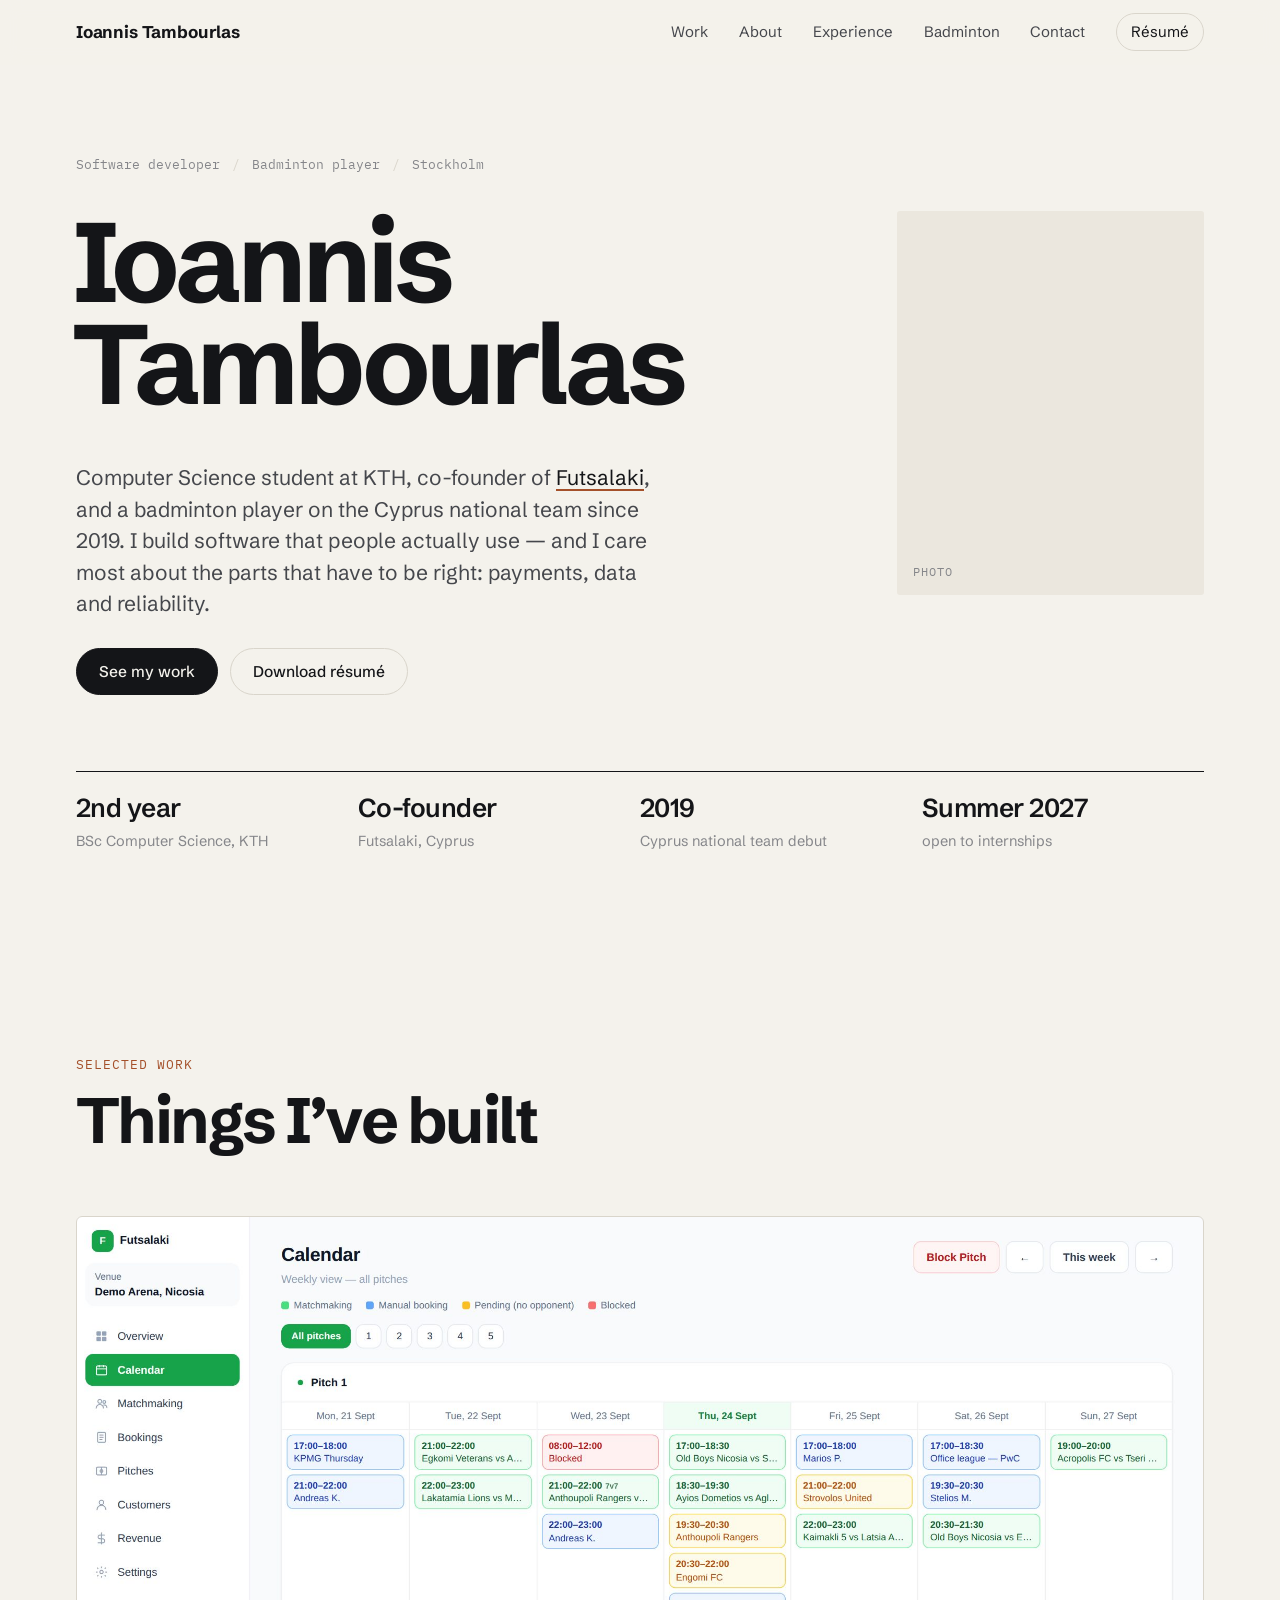
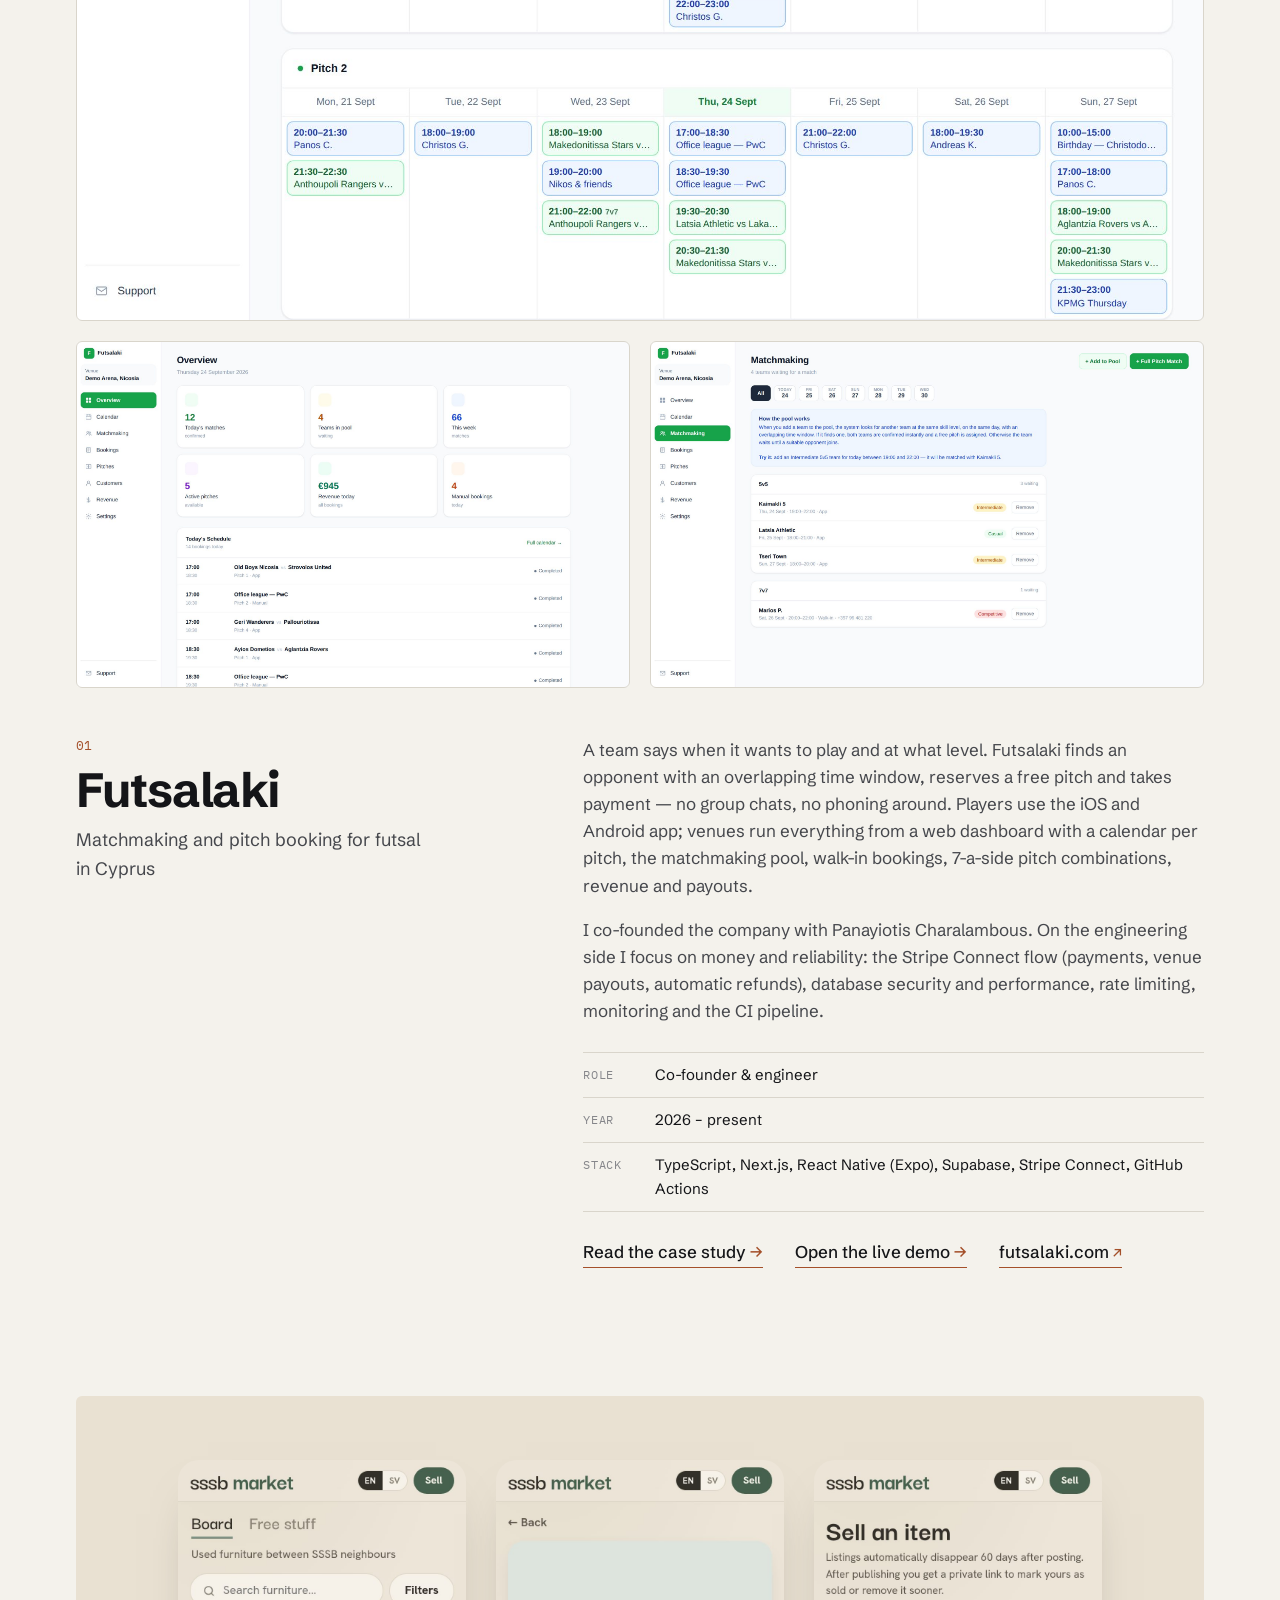
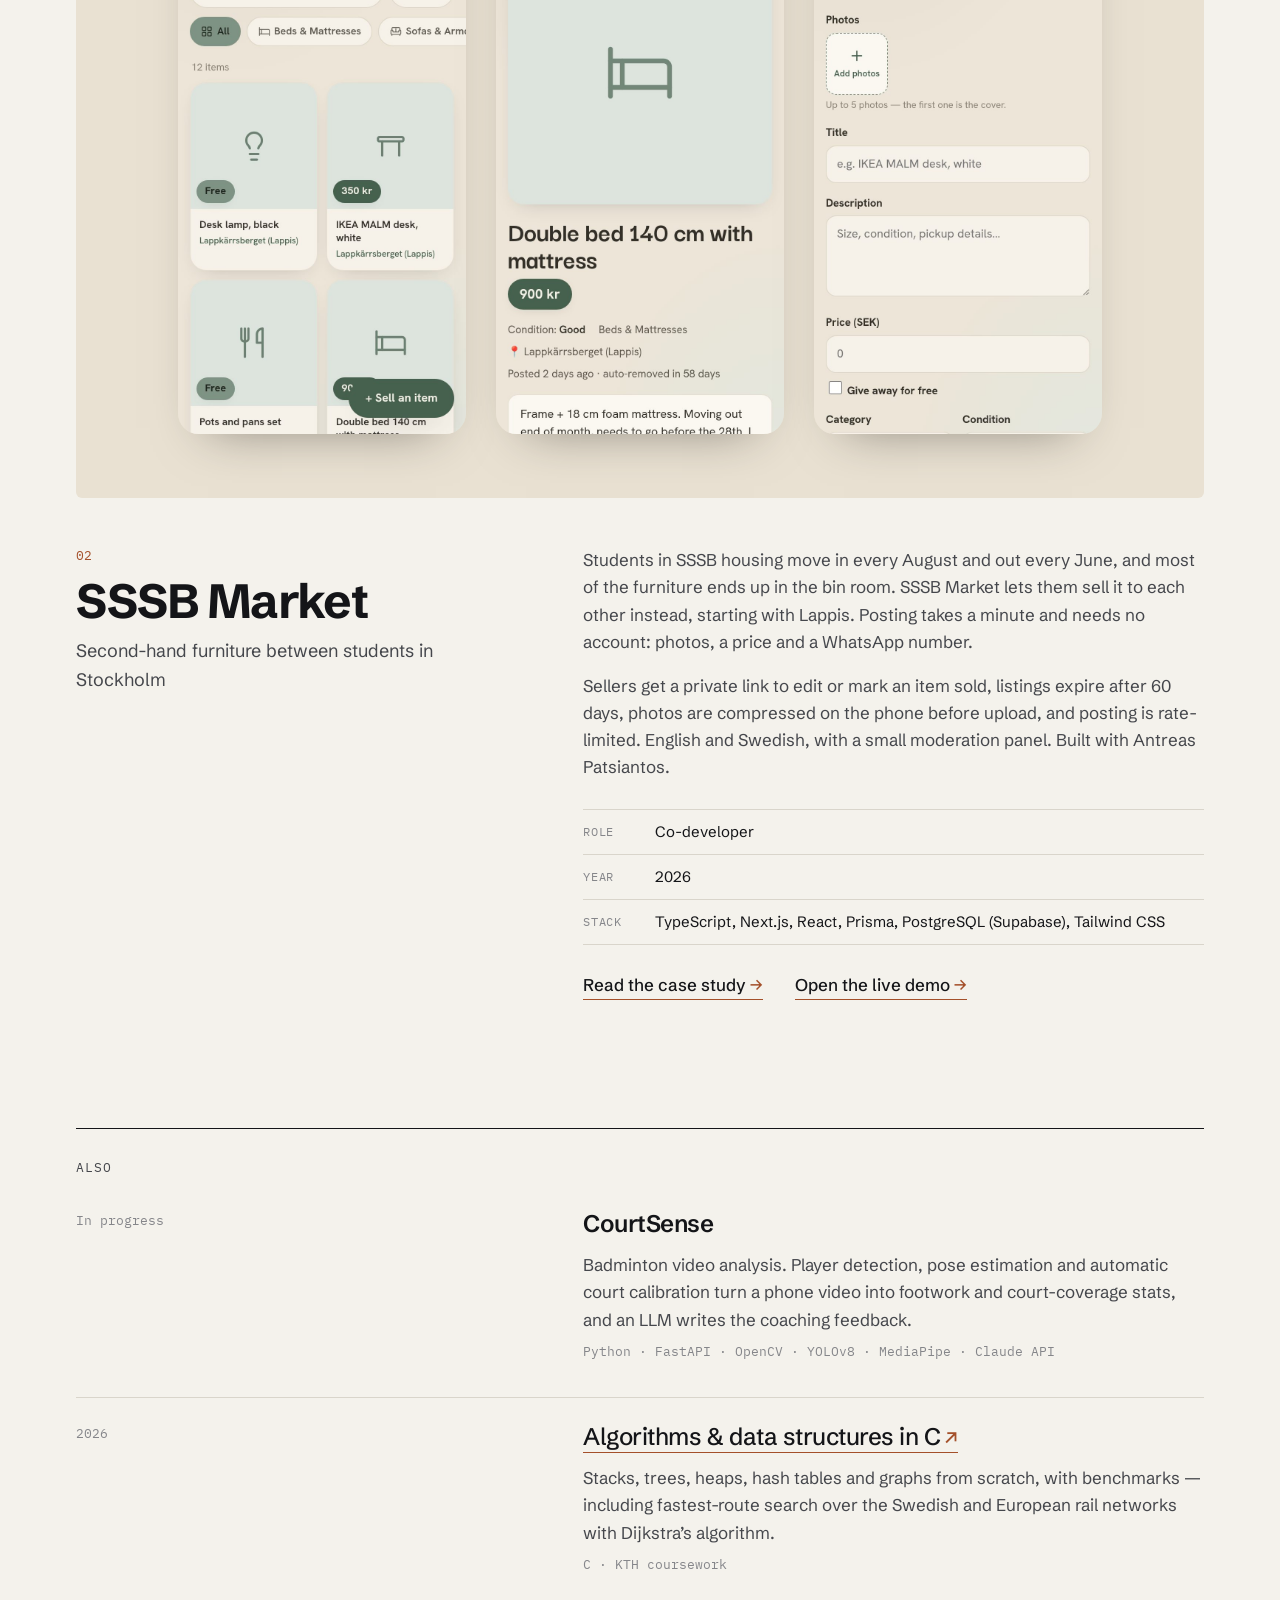
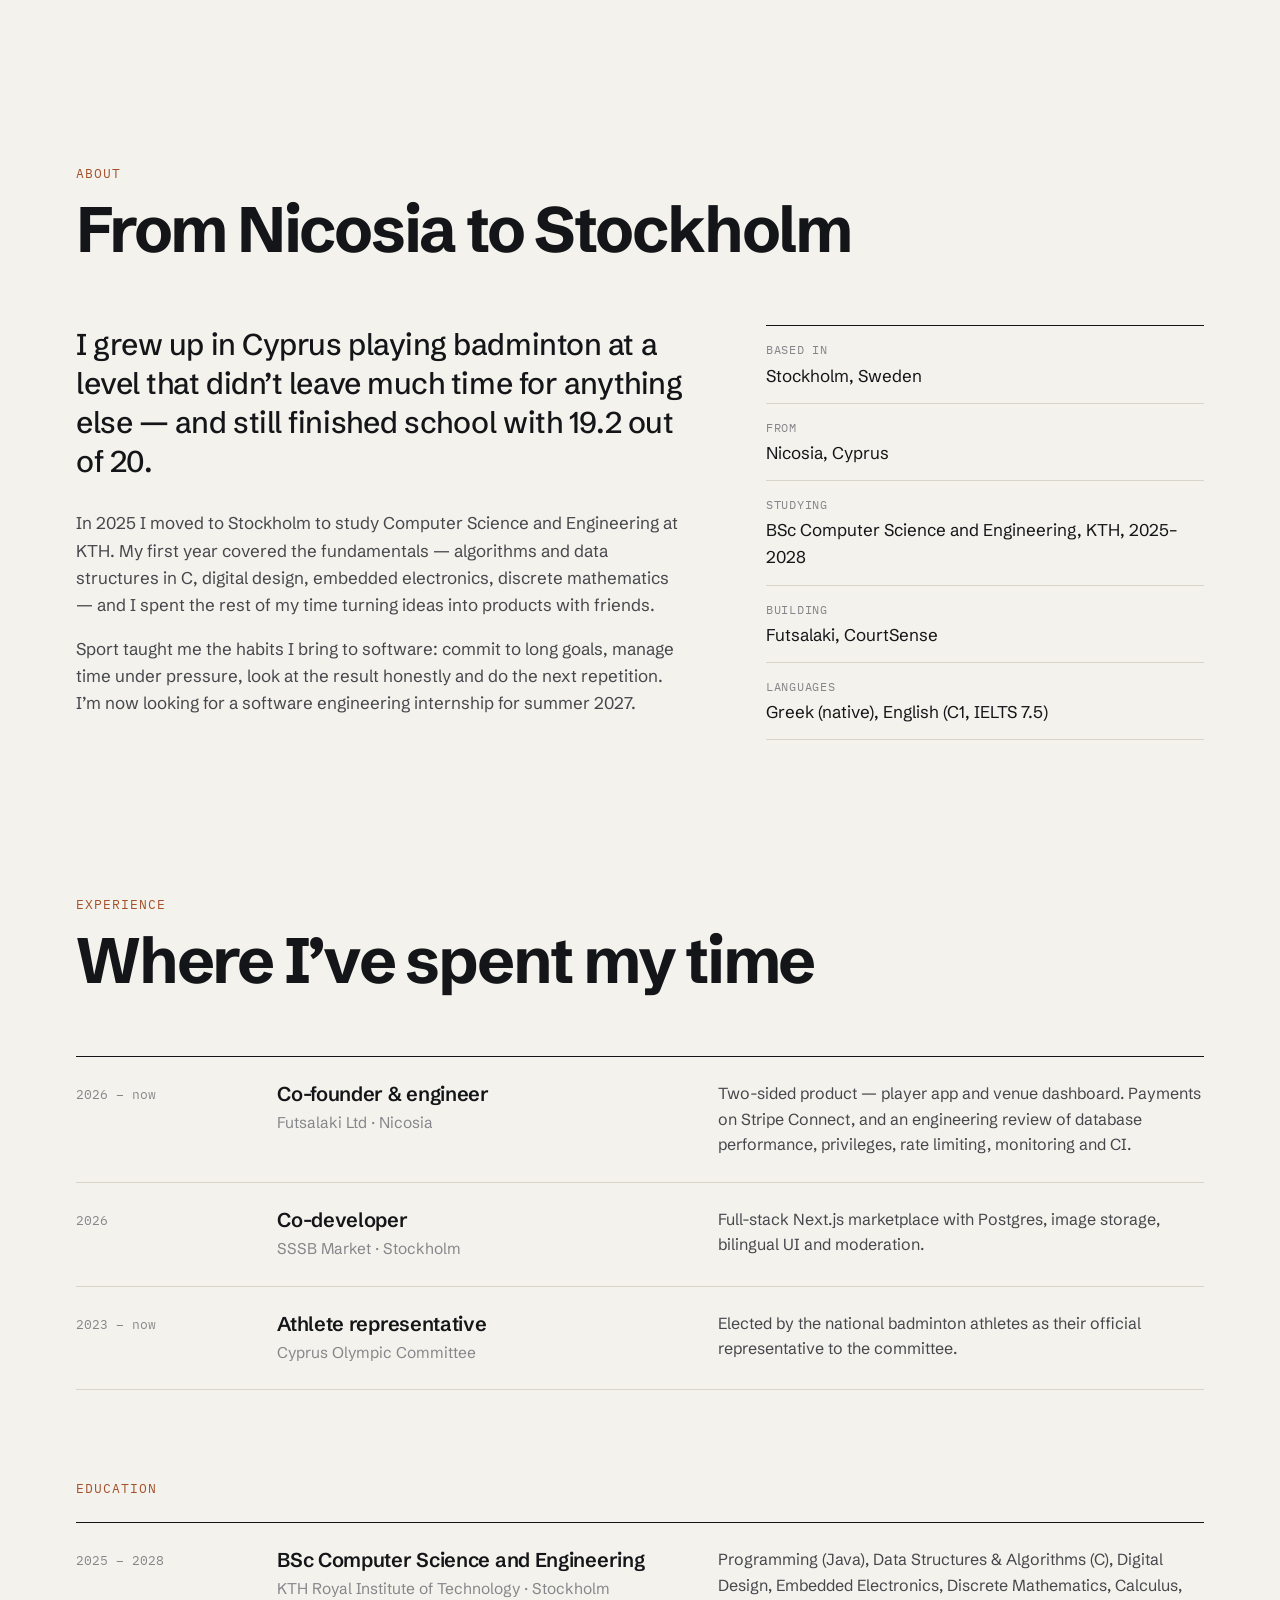
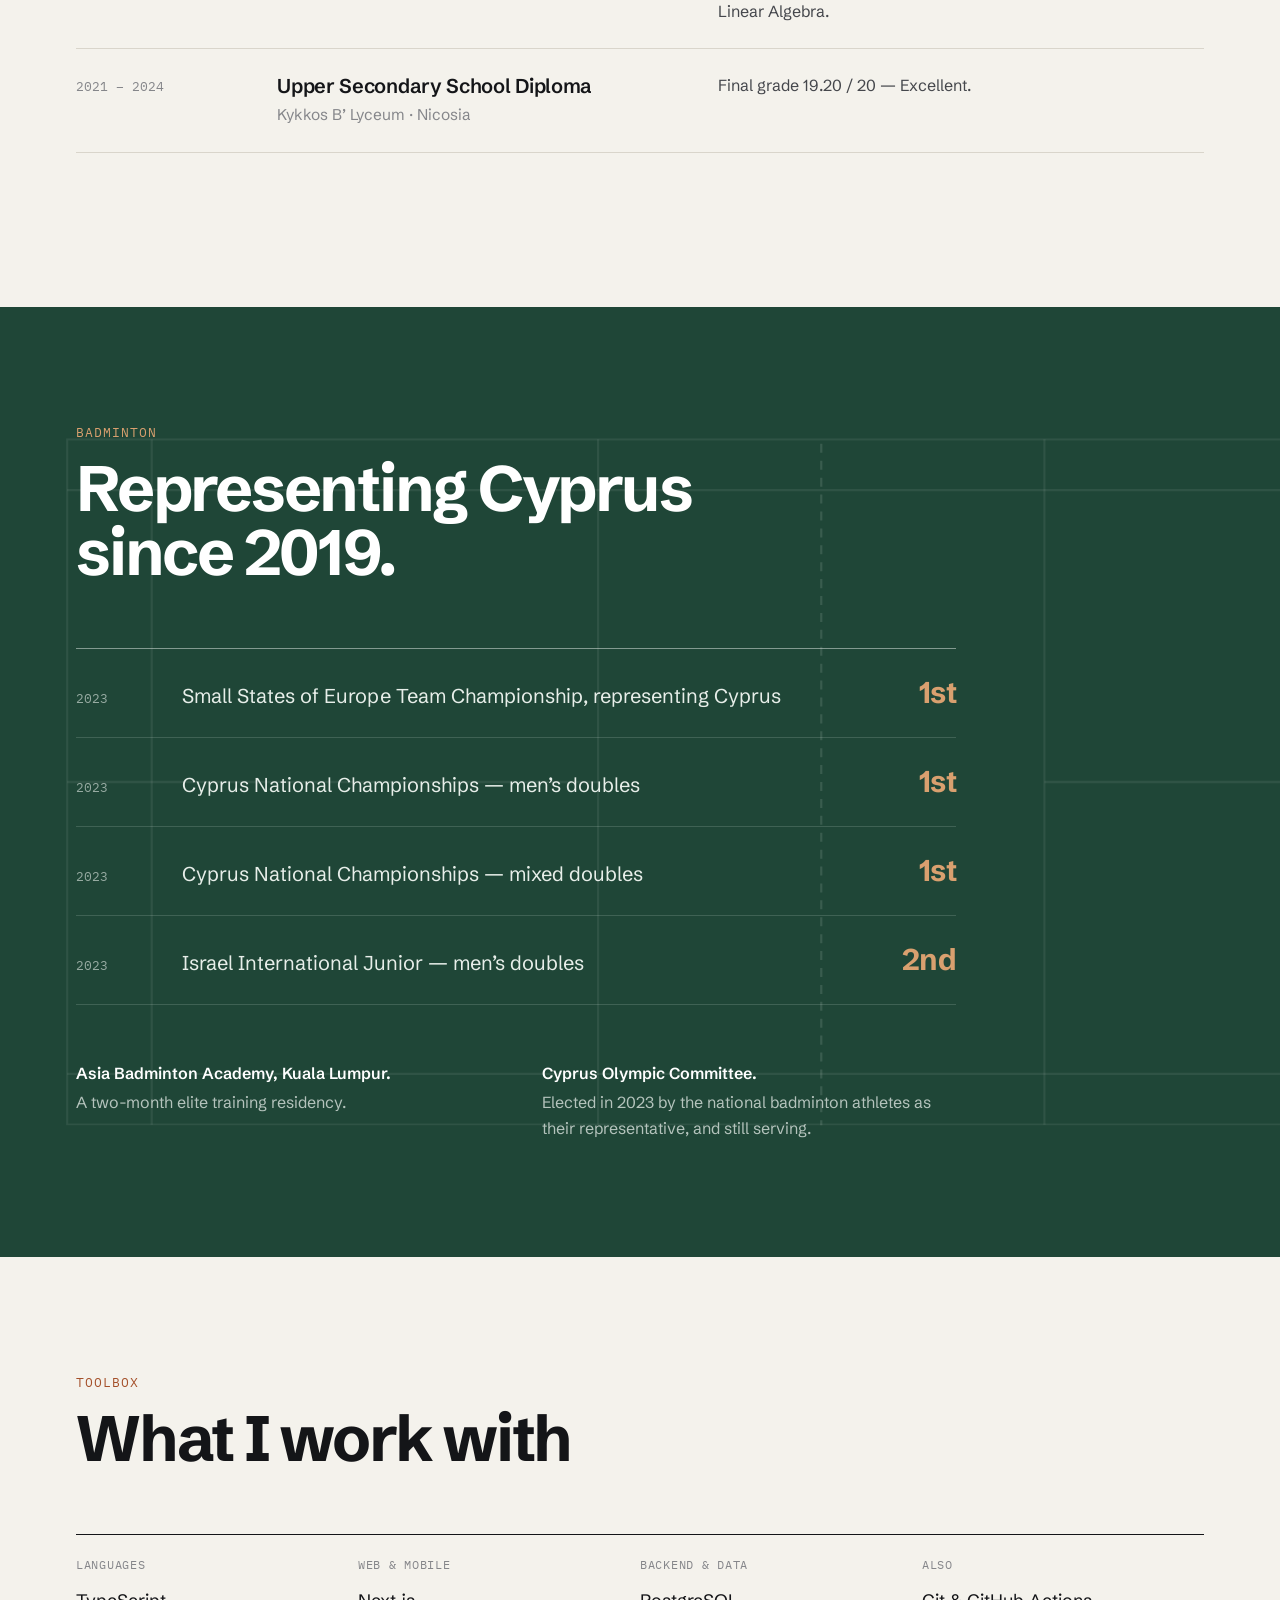
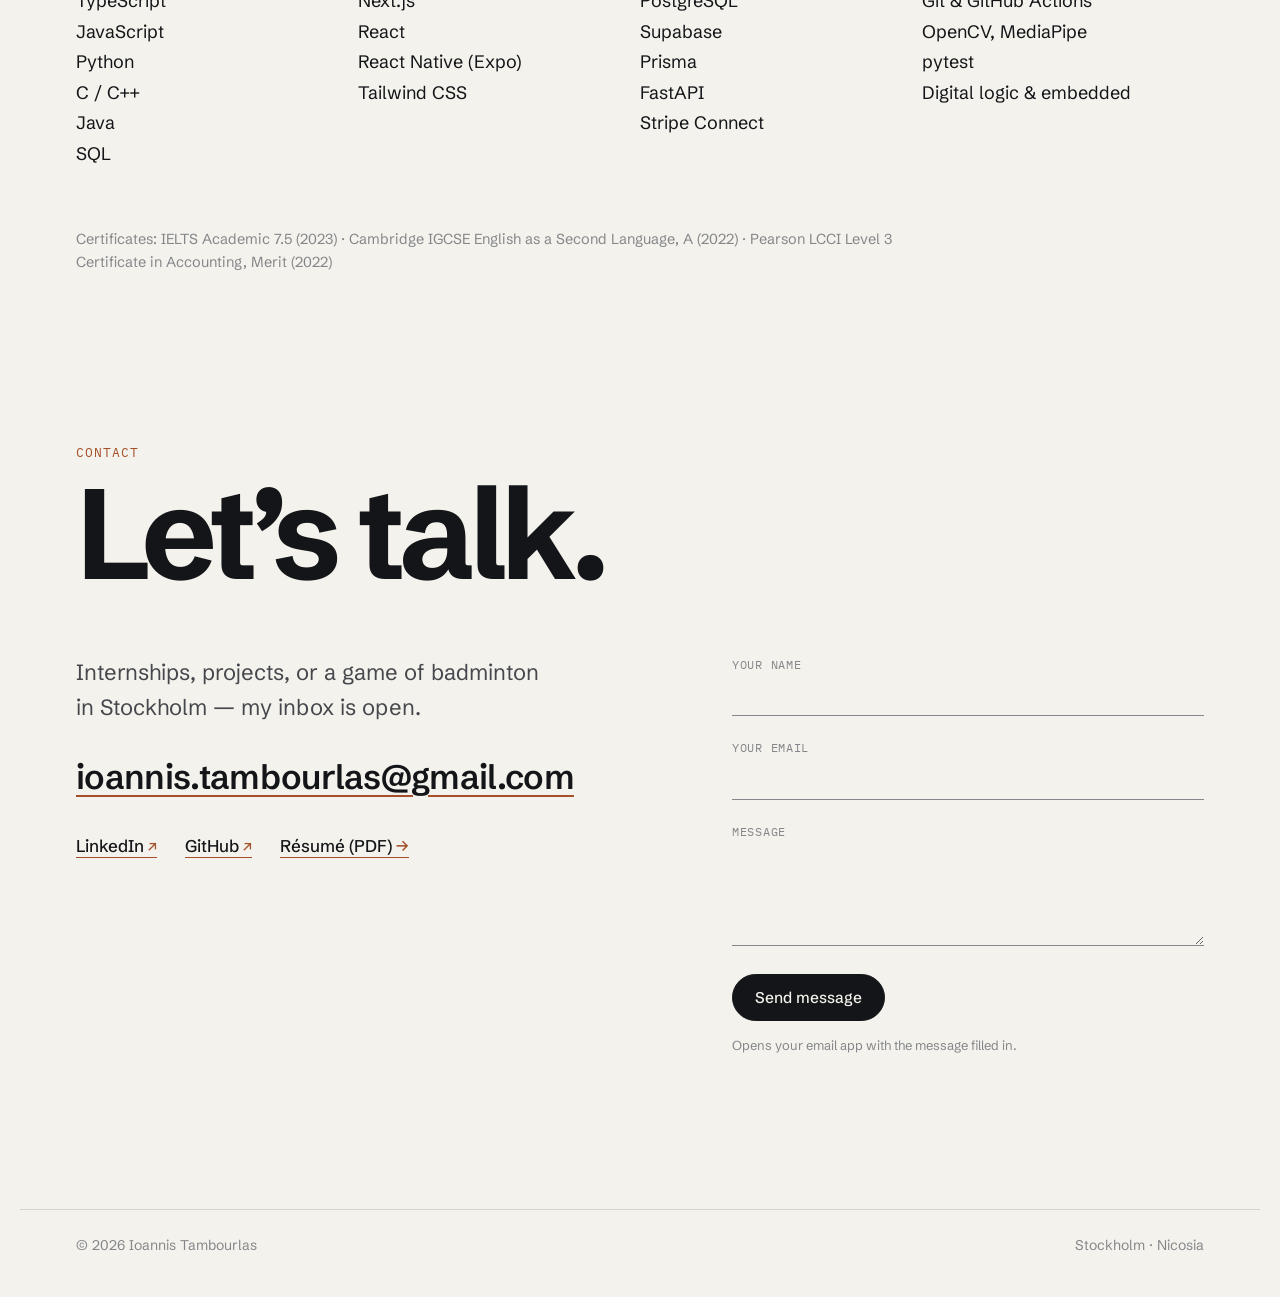
==== docs/index.html @ 412684e0 "Add case study pages for Futsalaki and SSSB Market Each project now has its own page: the problem, t" ====
<!doctype html>
<html lang="en">
<head>
  <meta charset="utf-8">
  <meta name="viewport" content="width=device-width, initial-scale=1">
  <title>Ioannis Tambourlas</title>
  <meta name="description" content="Ioannis Tambourlas — software developer, Computer Science student at KTH, co-founder of Futsalaki and badminton player for Cyprus.">
  <meta property="og:title" content="Ioannis Tambourlas">
  <meta property="og:description" content="Software developer at KTH, co-founder of Futsalaki, badminton player for Cyprus.">
  <meta property="og:type" content="profile">
  <meta property="og:image" content="assets/shots/futsalaki-calendar.jpg">
  <meta name="theme-color" content="#f4f2ec">
  <link rel="icon" href="assets/favicon.svg" type="image/svg+xml">
  <link rel="preconnect" href="https://fonts.googleapis.com">
  <link rel="preconnect" href="https://fonts.gstatic.com" crossorigin>
  <link href="https://fonts.googleapis.com/css2?family=Schibsted+Grotesk:ital,wght@0,400;0,500;0,600;0,700;0,800;1,400&family=IBM+Plex+Mono:wght@400;500&display=swap" rel="stylesheet">
  <link rel="stylesheet" href="styles.css">
</head>
<body>

<header class="nav">
  <div class="wrap nav__inner">
    <a class="nav__name" href="#top">Ioannis Tambourlas</a>
    <button class="nav__toggle" type="button" aria-expanded="false" aria-controls="menu">Menu</button>
    <nav class="nav__links" id="menu" aria-label="Main">
      <a href="#work">Work</a>
      <a href="#about">About</a>
      <a href="#experience">Experience</a>
      <a href="#badminton">Badminton</a>
      <a href="#contact">Contact</a>
      <a class="nav__cv" href="Ioannis-Tambourlas-CV.pdf" download>Résumé</a>
    </nav>
  </div>
</header>

<main id="top">

  <!-- ================= HERO ================= -->
  <section class="hero wrap">
    <p class="hero__kicker"><span>Software developer</span><span>Badminton player</span><span>Stockholm</span></p>

    <div class="hero__grid">
      <h1 class="hero__name">Ioannis<br>Tambourlas</h1>

      <!-- Photo: save your LinkedIn/CV headshot as docs/assets/portrait.jpg (4:5, ~900×1125). -->
      <figure class="portrait">
        <img src="assets/portrait.jpg" alt="Portrait of Ioannis Tambourlas" width="900" height="1125"
             onerror="this.parentNode.classList.add('portrait--empty'); this.remove();">
        <span class="portrait__empty" aria-hidden="true">Photo</span>
      </figure>

      <div class="hero__intro">
        <p>
          Computer Science student at KTH, co-founder of <a href="#futsalaki">Futsalaki</a>,
          and a badminton player on the Cyprus national team since 2019.
          I build software that people actually use &mdash; and I care most about the parts that have to be right:
          payments, data and reliability.
        </p>
        <p class="hero__cta">
          <a class="btn" href="#work">See my work</a>
          <a class="btn btn--ghost" href="Ioannis-Tambourlas-CV.pdf" download>Download résumé</a>
        </p>
      </div>
    </div>

    <ul class="hero__facts">
      <li><b>2nd year</b>BSc Computer Science, KTH</li>
      <li><b>Co-founder</b>Futsalaki, Cyprus</li>
      <li><b>2019</b>Cyprus national team debut</li>
      <li><b>Summer 2027</b>open to internships</li>
    </ul>
  </section>

  <!-- ================= WORK ================= -->
  <section class="section wrap" id="work">
    <div class="section__head">
      <p class="label">Selected work</p>
      <h2>Things I&rsquo;ve built</h2>
    </div>

    <!-- Futsalaki -->
    <article class="work" id="futsalaki">
      <a class="work__media" href="work/futsalaki/" aria-label="Read the Futsalaki case study">
        <img src="assets/shots/futsalaki-calendar.jpg" alt="Futsalaki venue dashboard — weekly calendar per pitch" width="2160" height="1350" loading="lazy">
      </a>
      <div class="work__strip">
        <a href="demos/futsalaki/#overview"><img src="assets/shots/futsalaki-overview.jpg" alt="Dashboard overview with today's schedule" width="2160" height="1350" loading="lazy"></a>
        <a href="demos/futsalaki/#matchmaking"><img src="assets/shots/futsalaki-matchmaking.jpg" alt="Matchmaking pool of teams waiting for an opponent" width="2160" height="1350" loading="lazy"></a>
      </div>

      <div class="work__body">
        <div class="work__title">
          <span class="work__num">01</span>
          <h3><a href="work/futsalaki/">Futsalaki</a></h3>
          <p class="work__sub">Matchmaking and pitch booking for futsal in Cyprus</p>
        </div>
        <div class="work__text">
          <p>
            A team says when it wants to play and at what level. Futsalaki finds an opponent with an overlapping time
            window, reserves a free pitch and takes payment &mdash; no group chats, no phoning around. Players use the
            iOS and Android app; venues run everything from a web dashboard with a calendar per pitch, the matchmaking
            pool, walk-in bookings, 7-a-side pitch combinations, revenue and payouts.
          </p>
          <p>
            I co-founded the company with Panayiotis Charalambous. On the engineering side I focus on money and
            reliability: the Stripe Connect flow (payments, venue payouts, automatic refunds), database security and
            performance, rate limiting, monitoring and the CI pipeline.
          </p>
          <dl class="work__meta">
            <dt>Role</dt><dd>Co-founder &amp; engineer</dd>
            <dt>Year</dt><dd>2026 &ndash; present</dd>
            <dt>Stack</dt><dd>TypeScript, Next.js, React Native (Expo), Supabase, Stripe Connect, GitHub Actions</dd>
          </dl>
          <p class="work__links">
            <a class="arrow" href="work/futsalaki/">Read the case study</a>
            <a class="arrow" href="demos/futsalaki/">Open the live demo</a>
            <a class="ext" href="https://futsalaki.com" rel="noopener">futsalaki.com</a>
          </p>
        </div>
      </div>
    </article>

    <!-- SSSB Market -->
    <article class="work" id="sssb-market">
      <a class="work__media work__media--phones" href="work/sssb-market/" aria-label="Read the SSSB Market case study">
        <img src="assets/shots/market-board.jpg" alt="SSSB Market board with categories and listings" width="780" height="1560" loading="lazy">
        <img src="assets/shots/market-listing.jpg" alt="A listing with price, condition and WhatsApp contact" width="780" height="1560" loading="lazy">
        <img src="assets/shots/market-sell.jpg" alt="The sell form" width="780" height="1560" loading="lazy">
      </a>

      <div class="work__body">
        <div class="work__title">
          <span class="work__num">02</span>
          <h3><a href="work/sssb-market/">SSSB Market</a></h3>
          <p class="work__sub">Second-hand furniture between students in Stockholm</p>
        </div>
        <div class="work__text">
          <p>
            Students in SSSB housing move in every August and out every June, and most of the furniture ends up in the
            bin room. SSSB Market lets them sell it to each other instead, starting with Lappis. Posting takes a minute
            and needs no account: photos, a price and a WhatsApp number.
          </p>
          <p>
            Sellers get a private link to edit or mark an item sold, listings expire after 60 days, photos are
            compressed on the phone before upload, and posting is rate-limited. English and Swedish, with a small
            moderation panel. Built with Antreas Patsiantos.
          </p>
          <dl class="work__meta">
            <dt>Role</dt><dd>Co-developer</dd>
            <dt>Year</dt><dd>2026</dd>
            <dt>Stack</dt><dd>TypeScript, Next.js, React, Prisma, PostgreSQL (Supabase), Tailwind CSS</dd>
          </dl>
          <p class="work__links">
            <a class="arrow" href="work/sssb-market/">Read the case study</a>
            <a class="arrow" href="demos/student-market/">Open the live demo</a>
          </p>
        </div>
      </div>
    </article>

    <!-- Other work -->
    <div class="more">
      <p class="label">Also</p>
      <ul class="more__list">
        <li>
          <span class="more__year">In progress</span>
          <div>
            <h3>CourtSense</h3>
            <p>Badminton video analysis. Player detection, pose estimation and automatic court calibration turn a phone
              video into footwork and court-coverage stats, and an LLM writes the coaching feedback.</p>
            <p class="more__stack">Python &middot; FastAPI &middot; OpenCV &middot; YOLOv8 &middot; MediaPipe &middot; Claude API</p>
          </div>
        </li>
        <li>
          <span class="more__year">2026</span>
          <div>
            <h3><a class="ext" href="https://github.com/ioannistambourlas/KTH-Data-Structure-and-Algorithms" rel="noopener">Algorithms &amp; data structures in C</a></h3>
            <p>Stacks, trees, heaps, hash tables and graphs from scratch, with benchmarks &mdash; including fastest-route
              search over the Swedish and European rail networks with Dijkstra&rsquo;s algorithm.</p>
            <p class="more__stack">C &middot; KTH coursework</p>
          </div>
        </li>
      </ul>
    </div>
  </section>

  <!-- ================= ABOUT ================= -->
  <section class="section wrap about" id="about">
    <div class="section__head">
      <p class="label">About</p>
      <h2>From Nicosia to Stockholm</h2>
    </div>
    <div class="about__grid">
      <div class="about__text">
        <p class="big">
          I grew up in Cyprus playing badminton at a level that didn&rsquo;t leave much time for anything else &mdash;
          and still finished school with 19.2 out of 20.
        </p>
        <p>
          In 2025 I moved to Stockholm to study Computer Science and Engineering at KTH. My first year covered the
          fundamentals &mdash; algorithms and data structures in C, digital design, embedded electronics, discrete
          mathematics &mdash; and I spent the rest of my time turning ideas into products with friends.
        </p>
        <p>
          Sport taught me the habits I bring to software: commit to long goals, manage time under pressure, look at
          the result honestly and do the next repetition. I&rsquo;m now looking for a software engineering internship
          for summer 2027.
        </p>
      </div>
      <dl class="about__facts">
        <dt>Based in</dt><dd>Stockholm, Sweden</dd>
        <dt>From</dt><dd>Nicosia, Cyprus</dd>
        <dt>Studying</dt><dd>BSc Computer Science and Engineering, KTH, 2025&ndash;2028</dd>
        <dt>Building</dt><dd>Futsalaki, CourtSense</dd>
        <dt>Languages</dt><dd>Greek (native), English (C1, IELTS 7.5)</dd>
      </dl>
    </div>
  </section>

  <!-- ================= EXPERIENCE ================= -->
  <section class="section wrap" id="experience">
    <div class="section__head">
      <p class="label">Experience</p>
      <h2>Where I&rsquo;ve spent my time</h2>
    </div>
    <ol class="rows">
      <li>
        <span class="rows__when">2026 &ndash; now</span>
        <div class="rows__what"><h3>Co-founder &amp; engineer</h3><p class="rows__org">Futsalaki Ltd &middot; Nicosia</p></div>
        <p class="rows__desc">Two-sided product &mdash; player app and venue dashboard. Payments on Stripe Connect, and an engineering review of database performance, privileges, rate limiting, monitoring and CI.</p>
      </li>
      <li>
        <span class="rows__when">2026</span>
        <div class="rows__what"><h3>Co-developer</h3><p class="rows__org">SSSB Market &middot; Stockholm</p></div>
        <p class="rows__desc">Full-stack Next.js marketplace with Postgres, image storage, bilingual UI and moderation.</p>
      </li>
      <li>
        <span class="rows__when">2023 &ndash; now</span>
        <div class="rows__what"><h3>Athlete representative</h3><p class="rows__org">Cyprus Olympic Committee</p></div>
        <p class="rows__desc">Elected by the national badminton athletes as their official representative to the committee.</p>
      </li>
    </ol>

    <div class="section__head section__head--sub">
      <p class="label">Education</p>
    </div>
    <ol class="rows">
      <li>
        <span class="rows__when">2025 &ndash; 2028</span>
        <div class="rows__what"><h3>BSc Computer Science and Engineering</h3><p class="rows__org">KTH Royal Institute of Technology &middot; Stockholm</p></div>
        <p class="rows__desc">Programming (Java), Data Structures &amp; Algorithms (C), Digital Design, Embedded Electronics, Discrete Mathematics, Calculus, Linear Algebra.</p>
      </li>
      <li>
        <span class="rows__when">2021 &ndash; 2024</span>
        <div class="rows__what"><h3>Upper Secondary School Diploma</h3><p class="rows__org">Kykkos B&rsquo; Lyceum &middot; Nicosia</p></div>
        <p class="rows__desc">Final grade 19.20 / 20 &mdash; Excellent.</p>
      </li>
    </ol>
  </section>

  <!-- ================= BADMINTON ================= -->
  <section class="court" id="badminton">
    <svg class="court__lines" viewBox="0 0 1340 610" aria-hidden="true">
      <rect x="1" y="1" width="1338" height="608"/>
      <line x1="1" y1="46" x2="1339" y2="46"/><line x1="1" y1="564" x2="1339" y2="564"/>
      <line x1="76" y1="1" x2="76" y2="609"/><line x1="1264" y1="1" x2="1264" y2="609"/>
      <line x1="472" y1="1" x2="472" y2="609"/><line x1="868" y1="1" x2="868" y2="609"/>
      <line x1="1" y1="305" x2="472" y2="305"/><line x1="868" y1="305" x2="1339" y2="305"/>
      <line class="net" x1="670" y1="-40" x2="670" y2="650"/>
    </svg>
    <div class="wrap court__inner">
      <div class="section__head">
        <p class="label">Badminton</p>
        <h2>Representing Cyprus<br>since 2019.</h2>
      </div>
      <ol class="results">
        <li><span>2023</span><p>Small States of Europe Team Championship, representing Cyprus</p><b>1st</b></li>
        <li><span>2023</span><p>Cyprus National Championships &mdash; men&rsquo;s doubles</p><b>1st</b></li>
        <li><span>2023</span><p>Cyprus National Championships &mdash; mixed doubles</p><b>1st</b></li>
        <li><span>2023</span><p>Israel International Junior &mdash; men&rsquo;s doubles</p><b>2nd</b></li>
      </ol>
      <div class="court__notes">
        <p><b>Asia Badminton Academy, Kuala Lumpur.</b> A two-month elite training residency.</p>
        <p><b>Cyprus Olympic Committee.</b> Elected in 2023 by the national badminton athletes as their representative, and still serving.</p>
      </div>
    </div>
  </section>

  <!-- ================= SKILLS ================= -->
  <section class="section wrap" id="skills">
    <div class="section__head">
      <p class="label">Toolbox</p>
      <h2>What I work with</h2>
    </div>
    <div class="tools">
      <div><h3>Languages</h3><p>TypeScript<br>JavaScript<br>Python<br>C / C++<br>Java<br>SQL</p></div>
      <div><h3>Web &amp; mobile</h3><p>Next.js<br>React<br>React Native (Expo)<br>Tailwind CSS</p></div>
      <div><h3>Backend &amp; data</h3><p>PostgreSQL<br>Supabase<br>Prisma<br>FastAPI<br>Stripe Connect</p></div>
      <div><h3>Also</h3><p>Git &amp; GitHub Actions<br>OpenCV, MediaPipe<br>pytest<br>Digital logic &amp; embedded</p></div>
    </div>
    <p class="certs">Certificates: IELTS Academic 7.5 (2023) &middot; Cambridge IGCSE English as a Second Language, A (2022) &middot; Pearson LCCI Level 3 Certificate in Accounting, Merit (2022)</p>
  </section>

  <!-- ================= CONTACT ================= -->
  <section class="section wrap contact" id="contact">
    <div class="section__head">
      <p class="label">Contact</p>
      <h2>Let&rsquo;s talk.</h2>
    </div>
    <div class="contact__grid">
      <div>
        <p class="contact__lead">Internships, projects, or a game of badminton in Stockholm &mdash; my inbox is open.</p>
        <p class="contact__mail"><a href="mailto:ioannis.tambourlas@gmail.com">ioannis.tambourlas@gmail.com</a></p>
        <ul class="contact__links">
          <li><a class="ext" href="https://www.linkedin.com/in/ioannis-tambourlas-84197b3ab/" rel="noopener">LinkedIn</a></li>
          <li><a class="ext" href="https://github.com/ioannistambourlas" rel="noopener">GitHub</a></li>
          <li><a class="arrow" href="Ioannis-Tambourlas-CV.pdf" download>Résumé (PDF)</a></li>
        </ul>
      </div>
      <form class="form" id="form" action="mailto:ioannis.tambourlas@gmail.com" method="get">
        <label>Your name<input name="name" autocomplete="name" required></label>
        <label>Your email<input name="email" type="email" autocomplete="email" required></label>
        <label>Message<textarea name="message" rows="4" required></textarea></label>
        <button class="btn" type="submit">Send message</button>
        <p class="form__note">Opens your email app with the message filled in.</p>
      </form>
    </div>
  </section>

</main>

<footer class="foot wrap">
  <span>&copy; <span id="y">2026</span> Ioannis Tambourlas</span>
  <span>Stockholm &middot; Nicosia</span>
</footer>

<script src="assets/site.js"></script>
<script>
  // Contact form → prefilled email
  document.getElementById('form').addEventListener('submit', function (e) {
    e.preventDefault();
    var f = e.target, name = f.elements.name.value.trim(), from = f.elements.email.value.trim(), msg = f.elements.message.value.trim();
    var subject = 'Hello from ' + (name || 'your website');
    var body = msg + '\n\n— ' + name + (from ? ' (' + from + ')' : '');
    location.href = 'mailto:ioannis.tambourlas@gmail.com?subject=' + encodeURIComponent(subject) + '&body=' + encodeURIComponent(body);
  });
</script>
</body>
</html>
---- docs/styles.css ----
/* Ioannis Tambourlas — portfolio
   Warm paper, graphite ink, Cypriot copper; badminton-court green for the sport. */

:root {
  --bg: #f4f2ec;
  --bg-2: #ebe7de;
  --ink: #141518;
  --ink-2: #45474c;
  --ink-3: #85868a;
  --rule: #d9d5cb;
  --copper: #a4502a;
  --court: #1f4637;
  --court-ink: #e7eee9;
  --court-line: rgb(231 238 233 / .075);
  --court-accent: #d9a06f;

  --sans: "Schibsted Grotesk", -apple-system, "Segoe UI", Helvetica, Arial, sans-serif;
  --mono: "IBM Plex Mono", ui-monospace, Menlo, monospace;

  --wrap: 1240px;
  --pad: clamp(16px, 4.5vw, 56px);
}

*, *::before, *::after { box-sizing: border-box; }
html { scroll-behavior: smooth; scroll-padding-top: 72px; -webkit-text-size-adjust: 100%; }
@media (prefers-reduced-motion: reduce) { html { scroll-behavior: auto; } }

body {
  margin: 0;
  background: var(--bg);
  color: var(--ink);
  font: 400 17px/1.6 var(--sans);
  -webkit-font-smoothing: antialiased;
  text-rendering: optimizeLegibility;
}
img { max-width: 100%; display: block; }
a { color: inherit; }
a:focus-visible, button:focus-visible, input:focus-visible, textarea:focus-visible { outline: 2px solid var(--copper); outline-offset: 3px; }
p { margin: 0 0 1em; }
h1, h2, h3 { margin: 0; }

.wrap { max-width: var(--wrap); margin: 0 auto; padding-left: var(--pad); padding-right: var(--pad); }

/* shared bits */
.label { font-family: var(--mono); font-size: 12.5px; letter-spacing: .08em; text-transform: uppercase; color: var(--copper); margin: 0 0 14px; }
.btn {
  display: inline-flex; align-items: center; gap: 10px;
  font: 500 15.5px var(--sans); text-decoration: none; cursor: pointer;
  background: var(--ink); color: var(--bg); border: 1px solid var(--ink);
  padding: 13px 22px; border-radius: 999px;
  transition: background .2s, color .2s, border-color .2s;
}
.btn:hover { background: var(--copper); border-color: var(--copper); color: #fff; }
.btn--ghost { background: transparent; color: var(--ink); border-color: var(--rule); }
.btn--ghost:hover { background: transparent; color: var(--copper); border-color: var(--copper); }
.arrow, .ext { font-weight: 500; text-decoration: none; background: linear-gradient(var(--copper), var(--copper)) 0 100% / 100% 1px no-repeat; padding-bottom: 2px; transition: background-size .25s, color .2s; }
.arrow::after { content: " \2192"; color: var(--copper); }
.ext::after { content: " \2197"; color: var(--copper); font-size: .88em; }
.arrow:hover, .ext:hover { color: var(--copper); }

/* ---------- nav ---------- */
.nav { position: sticky; top: 0; z-index: 20; background: color-mix(in srgb, var(--bg) 90%, transparent); backdrop-filter: blur(10px); -webkit-backdrop-filter: blur(10px); border-bottom: 1px solid transparent; transition: border-color .25s; }
.nav.is-scrolled { border-bottom-color: var(--rule); }
.nav__inner { display: flex; align-items: center; justify-content: space-between; height: 64px; }
.nav__name { font-weight: 700; font-size: 17px; letter-spacing: -0.01em; text-decoration: none; }
.nav__links { display: flex; align-items: center; gap: clamp(18px, 2.4vw, 34px); font-size: 15px; }
.nav__links a { text-decoration: none; color: var(--ink-2); transition: color .15s; }
.nav__links a:hover { color: var(--ink); }
.nav__cv { color: var(--ink) !important; border: 1px solid var(--rule); border-radius: 999px; padding: 6px 14px; transition: border-color .2s, color .2s !important; }
.nav__cv:hover { border-color: var(--copper); color: var(--copper) !important; }
.nav__toggle { display: none; background: none; border: 1px solid var(--rule); border-radius: 999px; padding: 6px 14px; font: 500 14px var(--sans); color: var(--ink); cursor: pointer; }

/* ---------- hero ---------- */
.hero { padding-top: clamp(40px, 7vw, 96px); padding-bottom: clamp(48px, 7vw, 88px); }
.hero__kicker { display: flex; flex-wrap: wrap; gap: 6px 0; font-family: var(--mono); font-size: 13px; color: var(--ink-3); margin-bottom: clamp(20px, 3vw, 36px); }
.hero__kicker span:not(:last-child)::after { content: "/"; margin: 0 12px; color: var(--rule); }
.hero__grid {
  display: grid;
  grid-template-columns: minmax(0, 1fr) clamp(220px, 24vw, 320px);
  grid-template-areas: "name photo" "intro photo";
  column-gap: clamp(24px, 5vw, 72px);
  align-items: start;
}
.hero__name {
  grid-area: name;
  font-weight: 700;
  font-size: clamp(54px, 8.8vw, 132px);
  line-height: .9;
  letter-spacing: -0.045em;
  margin-left: -0.04em;
}
.hero__intro { grid-area: intro; align-self: end; max-width: 34em; margin-top: clamp(28px, 4vw, 48px); }
.hero__intro > p:first-child { font-size: clamp(18px, 1.7vw, 21px); line-height: 1.5; color: var(--ink-2); }
.hero__intro a:not(.btn) { color: var(--ink); text-decoration-color: var(--copper); text-underline-offset: .2em; }
.hero__cta { display: flex; flex-wrap: wrap; gap: 12px; margin: 28px 0 0; }

.portrait { grid-area: photo; position: relative; margin: 0; aspect-ratio: 4 / 5; background: var(--bg-2); border-radius: 3px; overflow: hidden; }
.portrait img { position: absolute; inset: 0; width: 100%; height: 100%; object-fit: cover; }
.portrait__empty { position: absolute; inset: 0; display: none; align-items: flex-end; padding: 14px 16px; font-family: var(--mono); font-size: 12px; letter-spacing: .08em; text-transform: uppercase; color: var(--ink-3); }
.portrait--empty .portrait__empty { display: flex; }

.hero__facts { list-style: none; padding: 0; margin: clamp(48px, 6vw, 80px) 0 0; display: grid; grid-template-columns: repeat(4, minmax(0, 1fr)); border-top: 1px solid var(--ink); }
.hero__facts li { padding: 18px 20px 0 0; font-size: 14.5px; color: var(--ink-3); line-height: 1.4; }
.hero__facts b { display: block; font-size: clamp(20px, 2.1vw, 26px); font-weight: 600; letter-spacing: -0.02em; color: var(--ink); margin-bottom: 4px; }

/* ---------- sections ---------- */
.section { padding-top: clamp(72px, 9vw, 128px); padding-bottom: clamp(24px, 3vw, 40px); }
.section__head { margin-bottom: clamp(36px, 5vw, 64px); }
.section__head h2 { font-size: clamp(34px, 5vw, 64px); font-weight: 700; line-height: 1; letter-spacing: -0.035em; }
.section__head--sub { margin: clamp(56px, 7vw, 88px) 0 24px; }

/* ---------- work ---------- */
.work { margin-bottom: clamp(80px, 10vw, 136px); scroll-margin-top: 80px; }
.work__media { display: block; border-radius: 6px; overflow: hidden; background: var(--bg-2); outline: 1px solid var(--rule); outline-offset: -1px; }
.work__media img { width: 100%; height: auto; transition: transform .6s cubic-bezier(.2,.7,.2,1); }
.work__media:hover img { transform: scale(1.012); }
.work__strip { display: grid; grid-template-columns: 1fr 1fr; gap: clamp(10px, 1.6vw, 20px); margin-top: clamp(10px, 1.6vw, 20px); }
.work__strip a { display: block; border-radius: 6px; overflow: hidden; outline: 1px solid var(--rule); outline-offset: -1px; }
.work__strip img { width: 100%; height: auto; transition: transform .6s cubic-bezier(.2,.7,.2,1); }
.work__strip a:hover img { transform: scale(1.02); }

.work__media--phones { display: grid; grid-template-columns: repeat(3, minmax(0, 1fr)); gap: clamp(12px, 2.4vw, 36px); padding: clamp(20px, 5vw, 72px) clamp(20px, 8vw, 136px); background: #e9e1d2; outline: 0; text-decoration: none; }
.work__media--phones img { border-radius: clamp(10px, 1.6vw, 22px); box-shadow: 0 24px 48px -30px rgb(51 48 42 / .55); }
.work__media--phones:hover img { transform: translateY(-4px); }
.work__media--phones img:nth-child(2) { transition-delay: .05s; }
.work__media--phones img:nth-child(3) { transition-delay: .1s; }

.work__body { display: grid; grid-template-columns: minmax(0, 5fr) minmax(0, 7fr); gap: clamp(24px, 5vw, 80px); margin-top: clamp(28px, 4vw, 48px); }
.work__num { font-family: var(--mono); font-size: 13px; color: var(--copper); display: block; margin-bottom: 10px; }
.work__title h3 { font-size: clamp(32px, 4vw, 48px); font-weight: 700; letter-spacing: -0.03em; line-height: 1; }
.work__sub { font-size: 18px; color: var(--ink-2); margin: 12px 0 0; max-width: 20em; }
.work__text > p:not(.work__links) { color: var(--ink-2); }
.work__meta { display: grid; grid-template-columns: 72px minmax(0, 1fr); margin: 28px 0 0; border-top: 1px solid var(--rule); font-size: 15px; }
.work__meta dt, .work__meta dd { margin: 0; padding: 10px 0; border-bottom: 1px solid var(--rule); }
.work__meta dt { font-family: var(--mono); font-size: 12px; color: var(--ink-3); padding-top: 12px; text-transform: uppercase; letter-spacing: .06em; }
.work__meta dd { color: var(--ink); }
.work__links { display: flex; flex-wrap: wrap; gap: 10px 32px; margin: 26px 0 0; }

.more { border-top: 1px solid var(--ink); padding-top: 28px; }
.more__list { list-style: none; margin: 0; padding: 0; }
.more__list li { display: grid; grid-template-columns: minmax(0, 5fr) minmax(0, 7fr); gap: clamp(24px, 5vw, 80px); padding: 20px 0 28px; border-bottom: 1px solid var(--rule); }
.more__list li:last-child { border-bottom: 0; }
.more__year { font-family: var(--mono); font-size: 13px; color: var(--ink-3); padding-top: 6px; }
.more h3 { font-size: 24px; font-weight: 600; letter-spacing: -0.02em; margin-bottom: 8px; }
.more p { color: var(--ink-2); margin-bottom: 8px; }
.more__stack { font-family: var(--mono); font-size: 12.5px; color: var(--ink-3) !important; }

/* ---------- about ---------- */
.about__grid { display: grid; grid-template-columns: minmax(0, 7fr) minmax(0, 5fr); gap: clamp(32px, 6vw, 96px); }
.about__text .big { font-size: clamp(22px, 2.4vw, 30px); line-height: 1.3; letter-spacing: -0.015em; font-weight: 500; color: var(--ink); margin-bottom: 28px; }
.about__text p { color: var(--ink-2); max-width: 36em; }
.about__facts { margin: 0; align-self: start; border-top: 1px solid var(--ink); }
.about__facts dt { font-family: var(--mono); font-size: 12px; letter-spacing: .06em; text-transform: uppercase; color: var(--ink-3); padding-top: 14px; }
.about__facts dd { margin: 2px 0 0; padding-bottom: 14px; border-bottom: 1px solid var(--rule); }

/* ---------- experience / education rows ---------- */
.rows { list-style: none; margin: 0; padding: 0; border-top: 1px solid var(--ink); }
.rows li { display: grid; grid-template-columns: 150px minmax(0, 4fr) minmax(0, 5fr); gap: 12px clamp(20px, 4vw, 56px); padding: 24px 0; border-bottom: 1px solid var(--rule); transition: background .2s; }
.rows__when { font-family: var(--mono); font-size: 13px; color: var(--ink-3); padding-top: 4px; }
.rows h3 { font-size: 20px; font-weight: 600; letter-spacing: -0.015em; line-height: 1.3; }
.rows__org { color: var(--ink-3); font-size: 15.5px; margin: 4px 0 0; }
.rows__desc { color: var(--ink-2); margin: 0; font-size: 16px; }

/* ---------- badminton ---------- */
.court { position: relative; background: var(--court); color: var(--court-ink); overflow: hidden; margin-top: clamp(72px, 9vw, 128px); padding: clamp(72px, 9vw, 128px) 0; }
.court__lines { position: absolute; left: 50%; top: 50%; width: max(1400px, 118%); height: auto; transform: translate(-38%, -50%); fill: none; stroke: var(--court-line); stroke-width: 2; pointer-events: none; }
.court__lines .net { stroke: rgb(231 238 233 / .13); stroke-dasharray: 8 7; }
.court__inner { position: relative; }
.court .label { color: var(--court-accent); }
.court .section__head h2 { color: #fff; }
.results { list-style: none; margin: 0; padding: 0; border-top: 1px solid rgb(231 238 233 / .5); max-width: 880px; }
.results li { display: grid; grid-template-columns: 90px minmax(0, 1fr) auto; gap: 16px; align-items: baseline; padding: 20px 0; border-bottom: 1px solid rgb(231 238 233 / .16); }
.results span { font-family: var(--mono); font-size: 13px; color: rgb(231 238 233 / .6); }
.results p { margin: 0; font-size: clamp(17px, 1.6vw, 20px); }
.results b { font-size: clamp(22px, 2.4vw, 30px); font-weight: 700; letter-spacing: -0.02em; color: var(--court-accent); }
.court__notes { display: grid; grid-template-columns: 1fr 1fr; gap: clamp(20px, 4vw, 56px); margin-top: clamp(36px, 5vw, 56px); max-width: 880px; }
.court__notes p { margin: 0; color: rgb(231 238 233 / .75); font-size: 16px; }
.court__notes b { color: #fff; font-weight: 600; display: block; margin-bottom: 4px; }

/* ---------- toolbox ---------- */
.tools { display: grid; grid-template-columns: repeat(4, minmax(0, 1fr)); border-top: 1px solid var(--ink); }
.tools > div { padding: 20px 20px 8px 0; }
.tools h3 { font-family: var(--mono); font-weight: 400; font-size: 12px; letter-spacing: .06em; text-transform: uppercase; color: var(--ink-3); margin-bottom: 12px; }
.tools p { font-size: 18px; line-height: 1.7; }
.certs { margin-top: 32px; font-size: 14.5px; color: var(--ink-3); max-width: 60em; }

/* ---------- contact ---------- */
.contact .section__head h2 { font-size: clamp(56px, 10vw, 140px); line-height: .9; letter-spacing: -0.05em; }
.contact__grid { display: grid; grid-template-columns: minmax(0, 6fr) minmax(0, 5fr); gap: clamp(40px, 7vw, 112px); }
.contact__lead { font-size: clamp(19px, 1.8vw, 22px); color: var(--ink-2); max-width: 22em; }
.contact__mail { font-size: clamp(22px, 2.8vw, 34px); font-weight: 600; letter-spacing: -0.02em; margin: 24px 0 28px; overflow-wrap: anywhere; }
.contact__mail a { text-decoration: underline; text-decoration-color: var(--copper); text-decoration-thickness: 2px; text-underline-offset: .18em; }
.contact__mail a:hover { color: var(--copper); }
.contact__links { list-style: none; padding: 0; margin: 0; display: flex; flex-wrap: wrap; gap: 10px 28px; }

.form { display: grid; gap: 22px; }
.form label { display: grid; gap: 4px; font-family: var(--mono); font-size: 12px; letter-spacing: .06em; text-transform: uppercase; color: var(--ink-3); }
.form input, .form textarea {
  font: 400 17px var(--sans); color: var(--ink); background: transparent;
  border: 0; border-bottom: 1px solid var(--ink-3); border-radius: 0; padding: 8px 0; resize: vertical;
  transition: border-color .2s;
}
.form input:focus, .form textarea:focus { outline: 0; border-bottom-color: var(--copper); }
.form .btn { justify-self: start; margin-top: 6px; }
.form__note { font-size: 13px; color: var(--ink-3); margin: -8px 0 0; }

/* ---------- footer ---------- */
.foot { display: flex; justify-content: space-between; gap: 12px; flex-wrap: wrap; margin-top: clamp(72px, 9vw, 120px); padding-top: 24px; padding-bottom: 40px; font-size: 14px; color: var(--ink-3); border-top: 1px solid var(--rule); background-clip: content-box; }

/* ---------- reveal ---------- */
.reveal { opacity: 0; transform: translateY(18px); transition: opacity .7s ease, transform .7s cubic-bezier(.2,.7,.2,1); }
.reveal.is-in { opacity: 1; transform: none; }

/* ---------- responsive ---------- */
@media (max-width: 960px) {
  .hero__facts { grid-template-columns: repeat(2, minmax(0, 1fr)); row-gap: 20px; }
  .rows li { grid-template-columns: 120px minmax(0, 1fr); }
  .rows__desc { grid-column: 2; }
  .tools { grid-template-columns: repeat(2, minmax(0, 1fr)); }
}
@media (max-width: 760px) {
  body { font-size: 16px; }
  .nav__toggle { display: inline-block; }
  .nav__links { display: none; position: absolute; top: 64px; left: 0; right: 0; flex-direction: column; align-items: stretch; gap: 0; background: var(--bg); border-bottom: 1px solid var(--rule); padding: 8px var(--pad) 16px; }
  .nav__links.is-open { display: flex; }
  .nav__links a { padding: 12px 0; border-bottom: 1px solid var(--rule); font-size: 17px; }
  .nav__cv { border: 0 !important; border-radius: 0 !important; padding: 12px 0 !important; }
  .hero__grid { grid-template-columns: minmax(0, 1fr) 34%; grid-template-areas: "name name" "intro photo"; column-gap: 20px; }
  .hero__intro { margin-top: 28px; }
  .portrait { margin-top: 28px; align-self: start; }
  .work__body, .more__list li, .about__grid, .contact__grid { grid-template-columns: 1fr; }
  .work__media--phones { padding: 20px 16px; gap: 10px; }
  .court__notes { grid-template-columns: 1fr; }
  .results li { grid-template-columns: 56px minmax(0, 1fr) auto; }
}
@media (max-width: 520px) {
  .hero__grid { grid-template-areas: "name name" "photo photo" "intro intro"; grid-template-columns: 1fr; }
  .portrait { width: 56%; max-width: 220px; }
  .rows li { grid-template-columns: 1fr; gap: 6px; }
  .rows__desc { grid-column: 1; }
  .tools { grid-template-columns: 1fr 1fr; }
  .tools p { font-size: 16px; }
}

/* =================================================================
   Case-study pages (work/<project>/)
   ================================================================= */
.case-hero { padding-top: clamp(32px, 5vw, 64px); padding-bottom: clamp(32px, 4vw, 48px); }
.case-back { display: inline-block; font-size: 15px; color: var(--ink-3); text-decoration: none; margin-bottom: clamp(32px, 5vw, 56px); transition: color .15s; }
.case-back:hover { color: var(--copper); }
.case-hero h1 { font-weight: 700; font-size: clamp(52px, 9vw, 128px); line-height: .92; letter-spacing: -0.045em; margin-left: -0.03em; }
.case-hero__sub { font-size: clamp(20px, 2.2vw, 28px); line-height: 1.3; letter-spacing: -0.015em; color: var(--ink-2); max-width: 26em; margin: clamp(18px, 2.4vw, 28px) 0 0; }
.case-meta { display: grid; grid-template-columns: repeat(4, minmax(0, 1fr)); margin: clamp(40px, 5vw, 64px) 0 0; border-top: 1px solid var(--ink); }
.case-meta > div { padding: 16px 20px 0 0; }
.case-meta dt { font-family: var(--mono); font-size: 12px; letter-spacing: .06em; text-transform: uppercase; color: var(--ink-3); margin-bottom: 6px; }
.case-meta dd { margin: 0; font-size: 15.5px; line-height: 1.5; }
.case-meta a { text-decoration-color: var(--copper); text-underline-offset: .2em; }

.case-img { display: block; border-radius: 6px; overflow: hidden; outline: 1px solid var(--rule); outline-offset: -1px; background: var(--bg-2); }
.case-img img { width: 100%; height: auto; }
.case-cap { font-size: 14px; color: var(--ink-3); margin: 12px 0 0; }

.case-sec { display: grid; grid-template-columns: minmax(0, 4fr) minmax(0, 8fr); gap: clamp(20px, 5vw, 80px); padding-top: clamp(64px, 8vw, 112px); }
.case-sec > h2 { font-size: clamp(26px, 2.8vw, 36px); font-weight: 700; letter-spacing: -0.025em; line-height: 1.1; }
.case-sec > h2 .label { display: block; margin-bottom: 12px; font-weight: 400; letter-spacing: .08em; }
.case-sec__body > p { color: var(--ink-2); max-width: 38em; }
.case-sec__body > p.big { font-size: clamp(20px, 2vw, 25px); line-height: 1.4; color: var(--ink); letter-spacing: -0.01em; }

.split { display: grid; grid-template-columns: 1fr 1fr; gap: clamp(20px, 4vw, 48px); border-top: 1px solid var(--rule); margin-top: 12px; }
.split > div { padding-top: 20px; }
.split h3 { font-size: 19px; font-weight: 600; letter-spacing: -0.01em; margin-bottom: 8px; }
.split p, .split li { color: var(--ink-2); font-size: 16px; }
.split ul { margin: 0; padding: 0; list-style: none; }
.split li { padding: 6px 0 6px 18px; position: relative; border-bottom: 1px solid var(--rule); }
.split li:last-child { border-bottom: 0; }
.split li::before { content: ""; position: absolute; left: 0; top: 1.05em; width: 8px; height: 1px; background: var(--copper); }

.steps { list-style: none; margin: 0; padding: 0; counter-reset: step; border-top: 1px solid var(--ink); }
.steps li { counter-increment: step; display: grid; grid-template-columns: 64px minmax(0, 1fr); gap: 16px; padding: 20px 0; border-bottom: 1px solid var(--rule); }
.steps li::before { content: counter(step, decimal-leading-zero); font-family: var(--mono); font-size: 13px; color: var(--copper); padding-top: 3px; }
.steps b { display: block; font-weight: 600; font-size: 18px; letter-spacing: -0.01em; margin-bottom: 4px; }
.steps p { margin: 0; color: var(--ink-2); }

.tech { margin: 0; display: grid; grid-template-columns: minmax(0, 3fr) minmax(0, 7fr); border-top: 1px solid var(--ink); }
.tech dt, .tech dd { margin: 0; padding: 16px 0; border-bottom: 1px solid var(--rule); }
.tech dt { font-weight: 600; padding-right: 20px; }
.tech dd { color: var(--ink-2); }
.tech code { font-family: var(--mono); font-size: .88em; background: var(--bg-2); padding: 1px 5px; border-radius: 3px; color: var(--ink); }

.gallery { display: grid; grid-template-columns: 1fr 1fr; gap: clamp(12px, 2vw, 24px); margin-top: clamp(64px, 8vw, 112px); }
.gallery figure { margin: 0; }
.gallery--phones { grid-template-columns: repeat(4, minmax(0, 1fr)); padding: clamp(20px, 4vw, 56px); background: #e9e1d2; border-radius: 6px; }
.gallery--phones .case-img { outline: 0; border-radius: clamp(10px, 1.4vw, 20px); box-shadow: 0 24px 48px -30px rgb(51 48 42 / .55); background: transparent; }
.gallery--phones .case-cap { color: #7b7466; font-size: 13px; }

.case-cta { margin-top: clamp(72px, 9vw, 128px); padding: clamp(40px, 6vw, 72px) 0; border-top: 1px solid var(--ink); border-bottom: 1px solid var(--ink); display: flex; justify-content: space-between; align-items: center; gap: 24px; flex-wrap: wrap; }
.case-cta p { margin: 0; font-size: clamp(26px, 3.4vw, 44px); font-weight: 700; letter-spacing: -0.03em; line-height: 1.05; max-width: 16em; }
.case-cta p span { display: block; font-size: 17px; font-weight: 400; letter-spacing: 0; color: var(--ink-2); margin-top: 10px; line-height: 1.5; }
.case-cta__links { display: flex; flex-wrap: wrap; gap: 12px; }

.next { display: block; text-decoration: none; padding: clamp(48px, 7vw, 96px) 0 0; }
.next .label { color: var(--ink-3); }
.next strong { display: inline-block; font-size: clamp(44px, 7vw, 96px); font-weight: 700; letter-spacing: -0.045em; line-height: .95; transition: color .2s; }
.next strong::after { content: " \2192"; color: var(--copper); font-weight: 400; }
.next:hover strong { color: var(--copper); }

/* homepage: case-study link next to the demo link */
.work__title h3 a { text-decoration: none; }
.work__title h3 a:hover { color: var(--copper); }

@media (max-width: 860px) {
  .case-meta { grid-template-columns: 1fr 1fr; row-gap: 12px; }
  .case-sec { grid-template-columns: 1fr; }
  .gallery--phones { grid-template-columns: 1fr 1fr; }
}
@media (max-width: 560px) {
  .split, .gallery { grid-template-columns: 1fr; }
  .gallery--phones { grid-template-columns: 1fr 1fr; padding: 16px; }
  .tech { grid-template-columns: 1fr; }
  .tech dt { border-bottom: 0; padding-bottom: 2px; }
  .tech dd { padding-top: 0; }
  .steps li { grid-template-columns: 40px minmax(0, 1fr); }
}
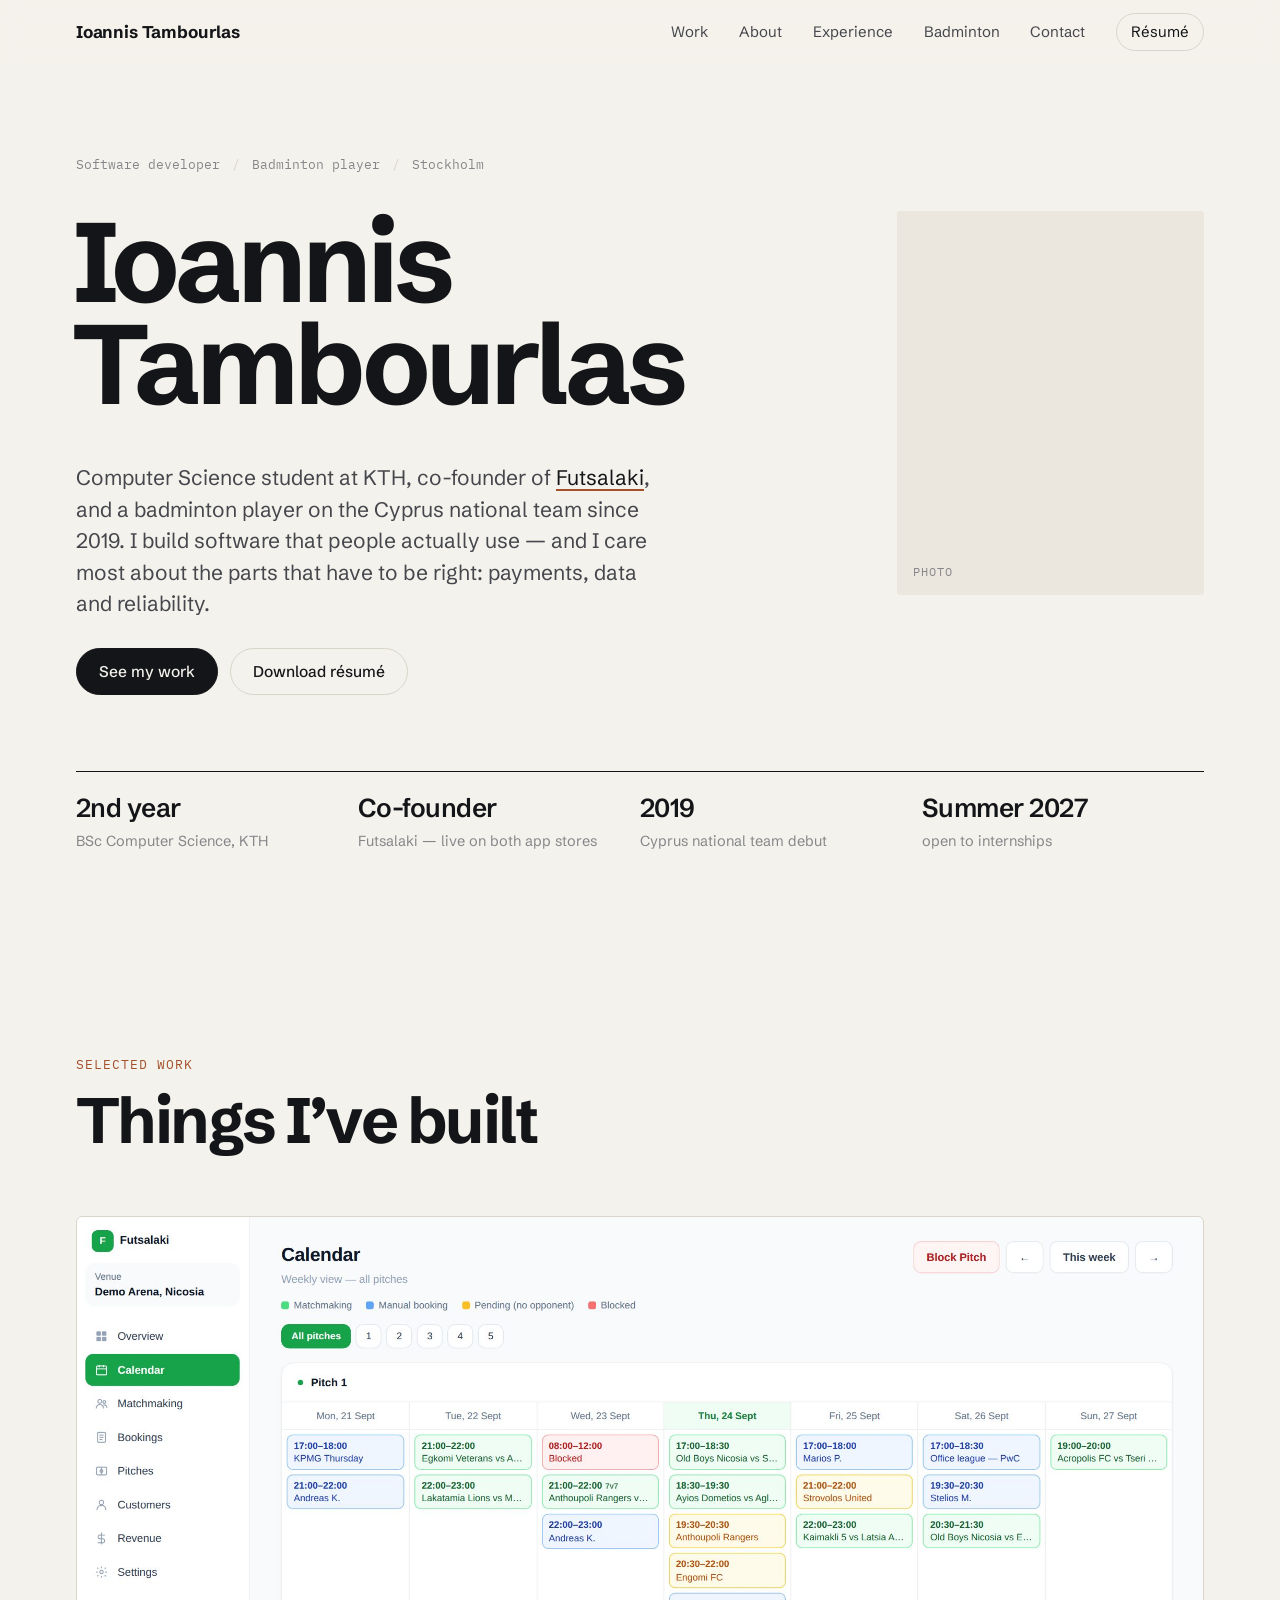
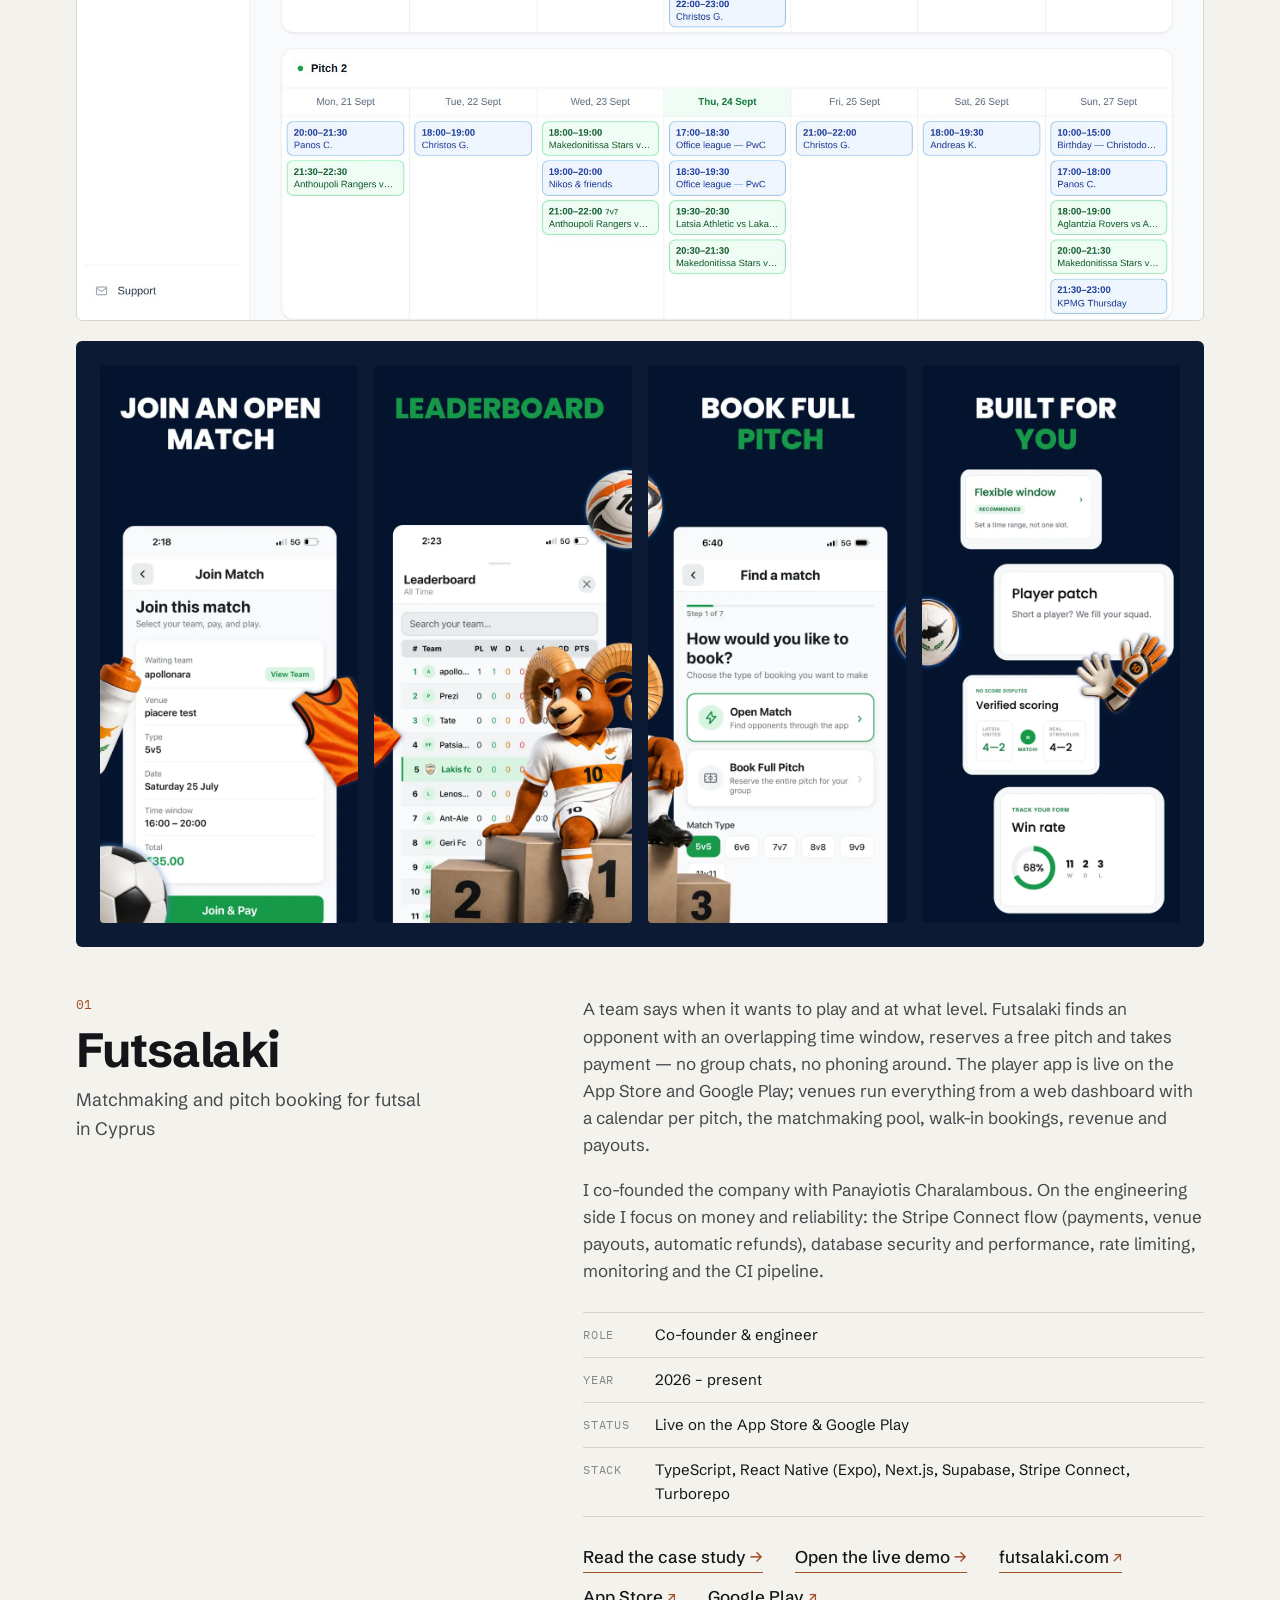
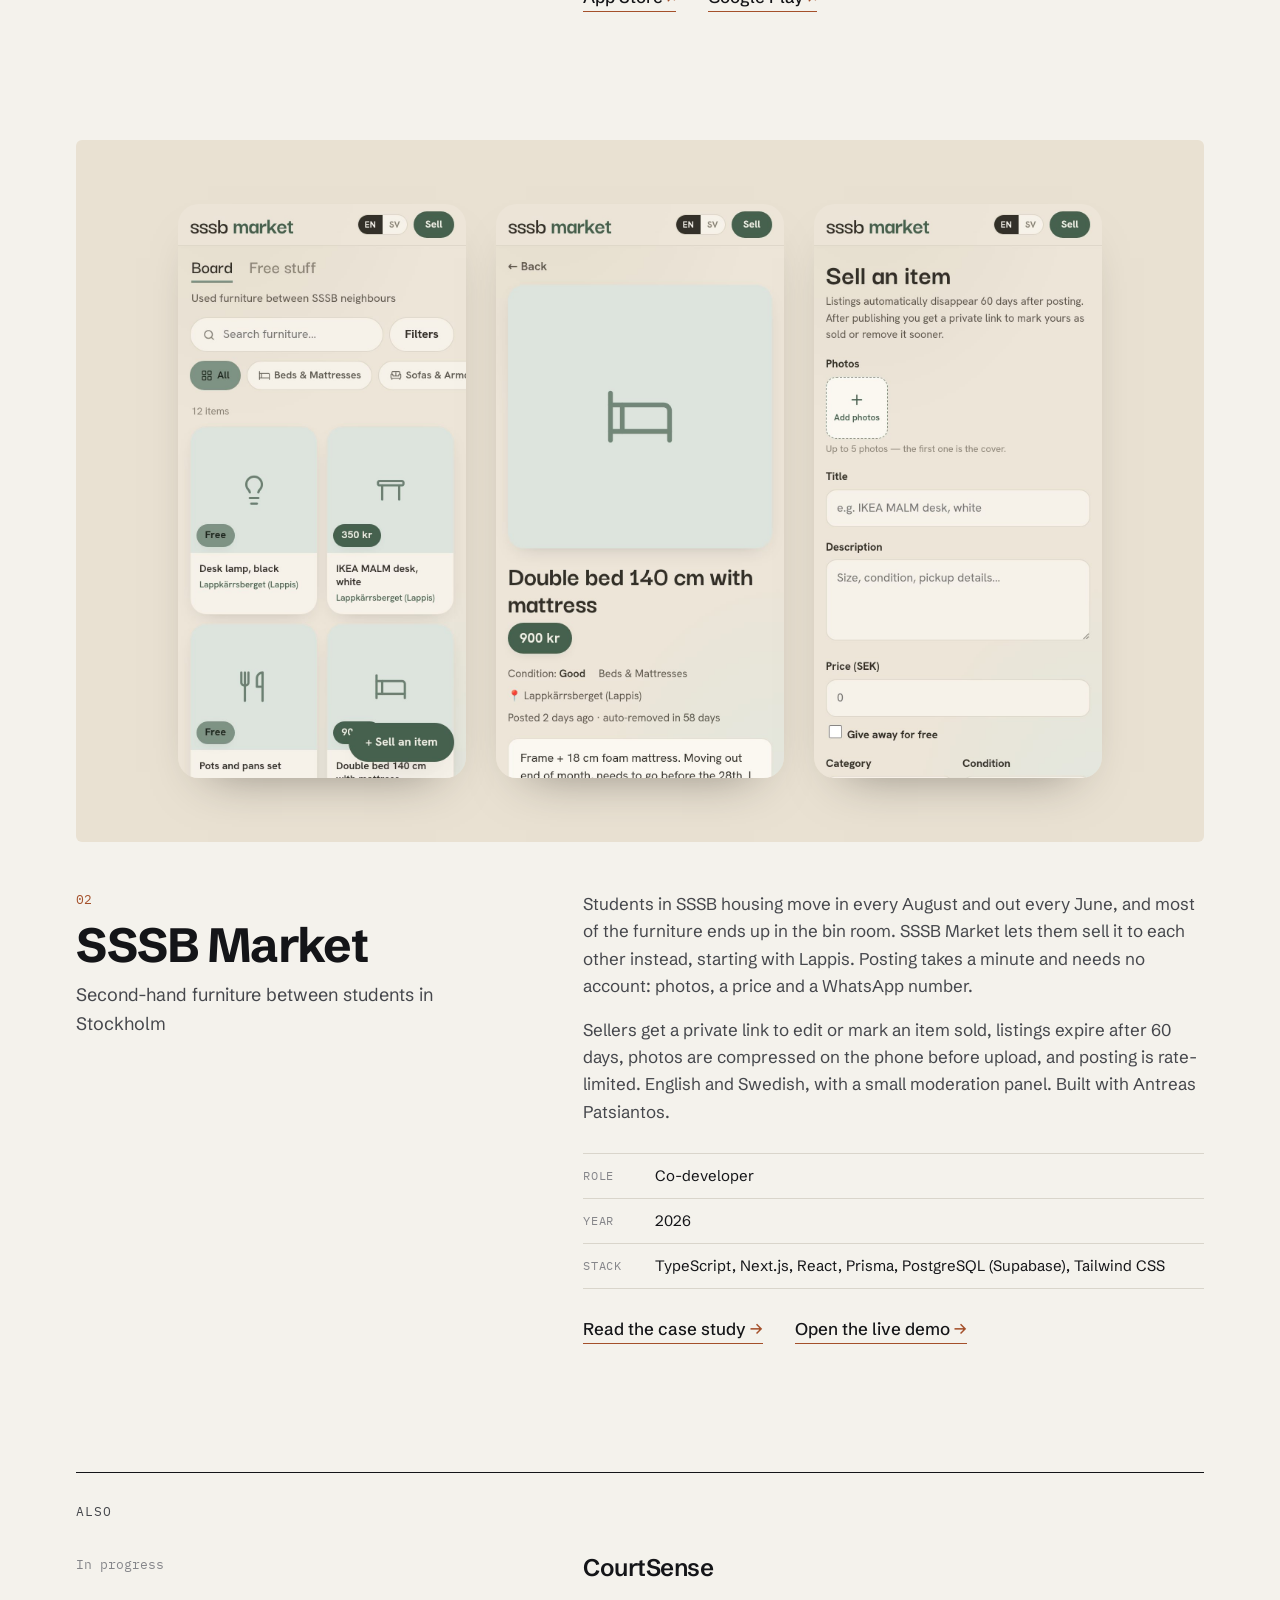
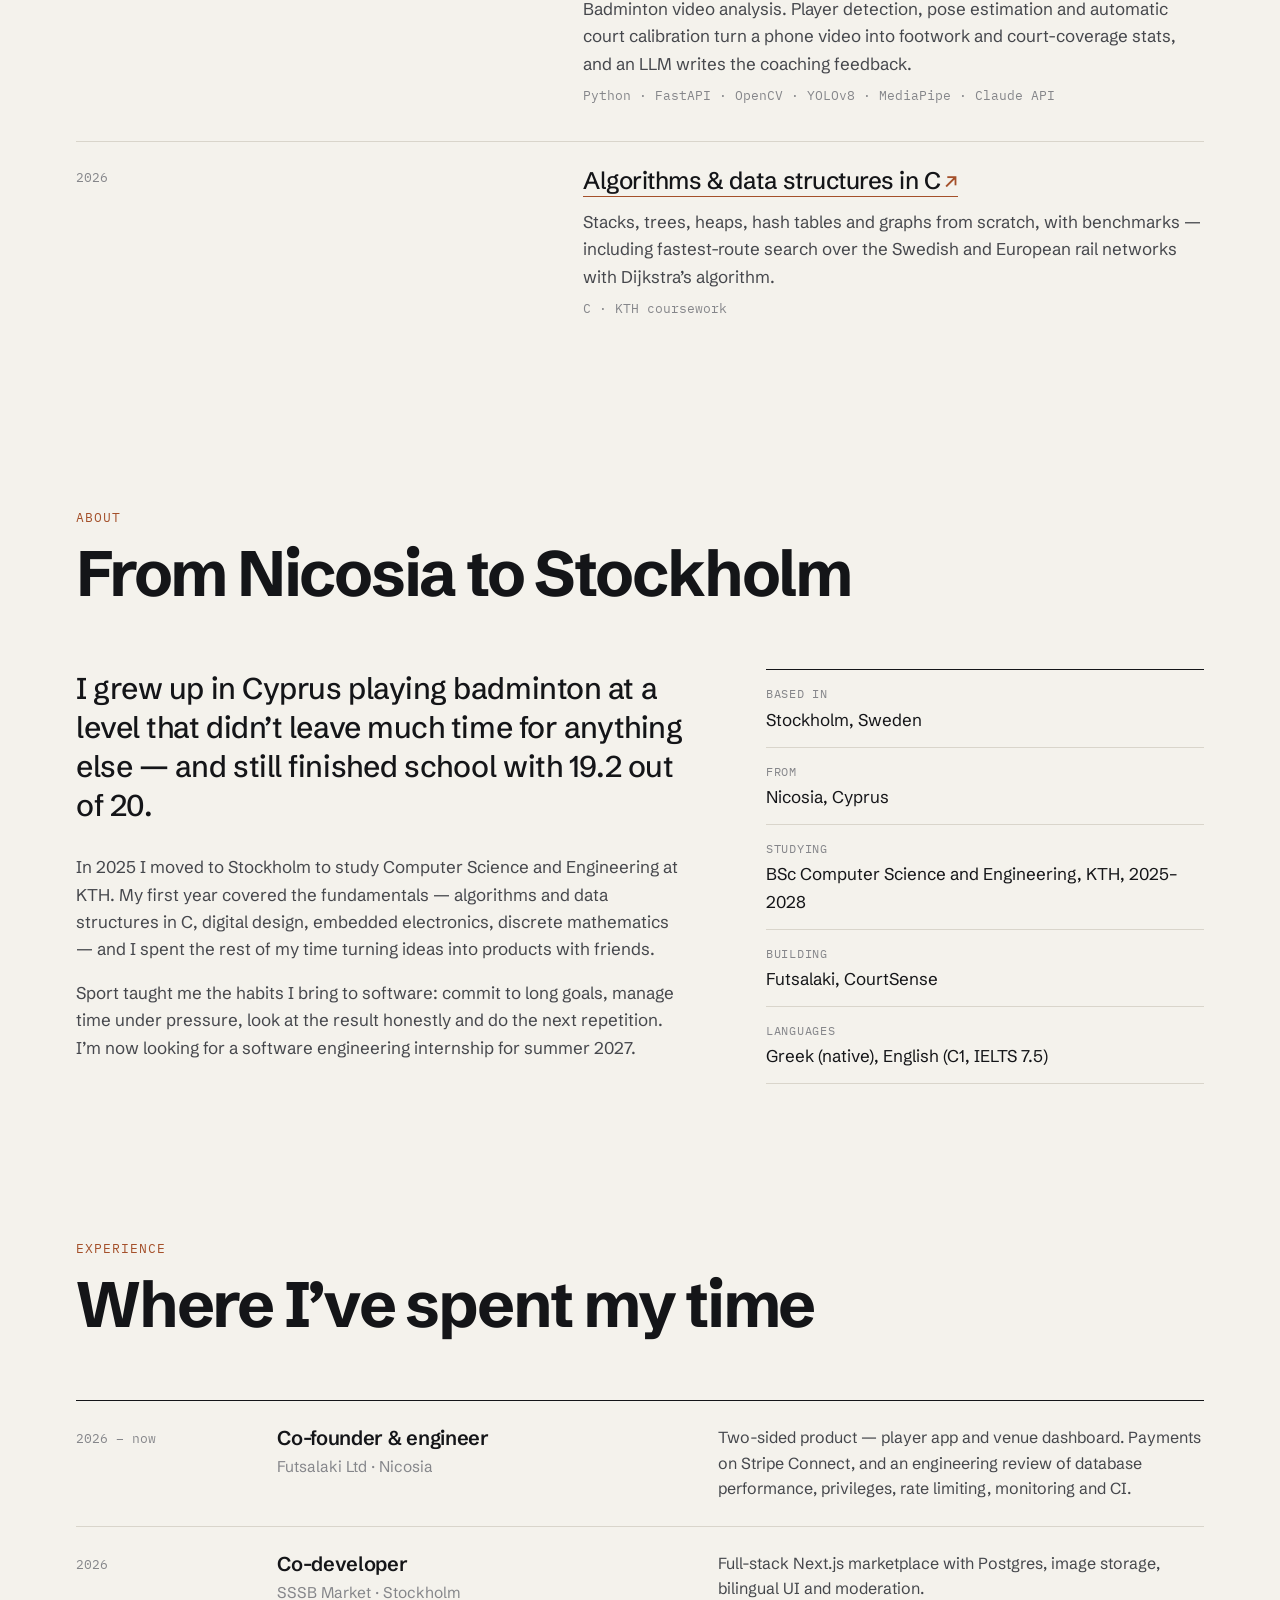
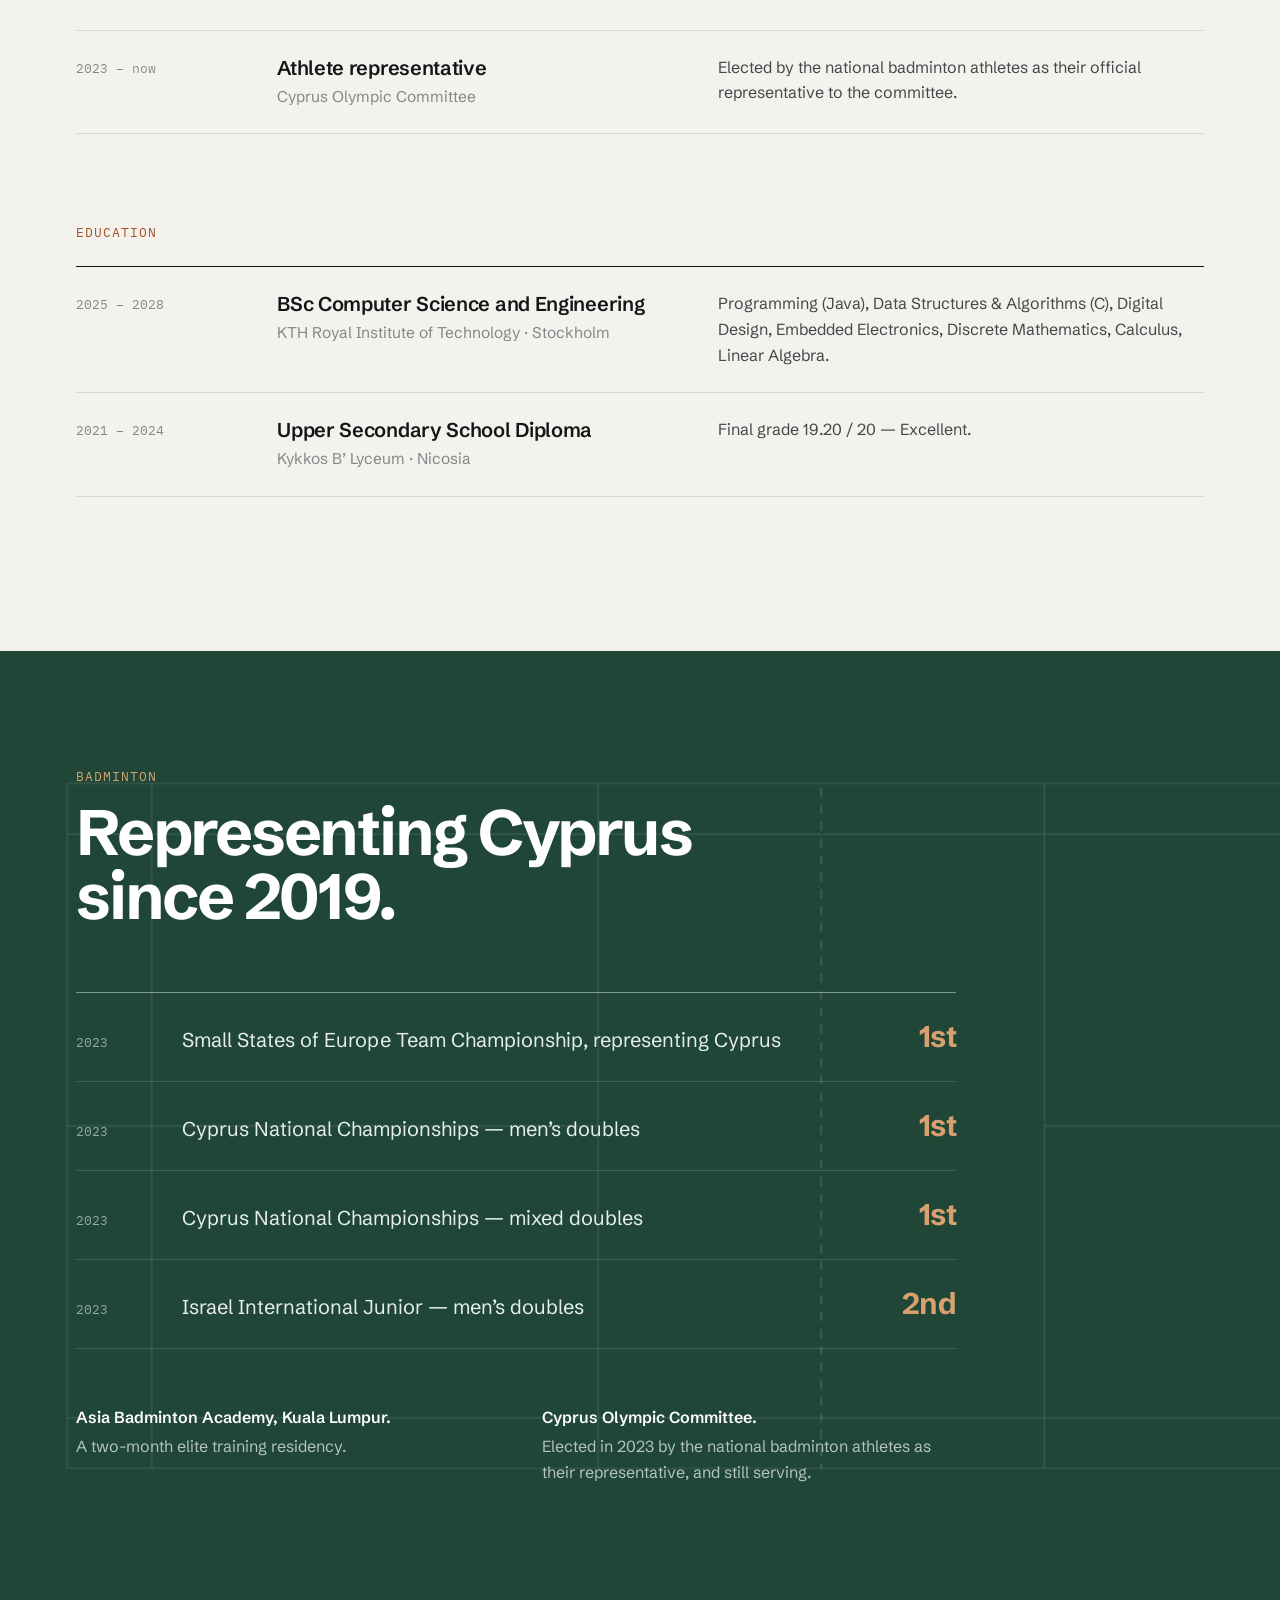
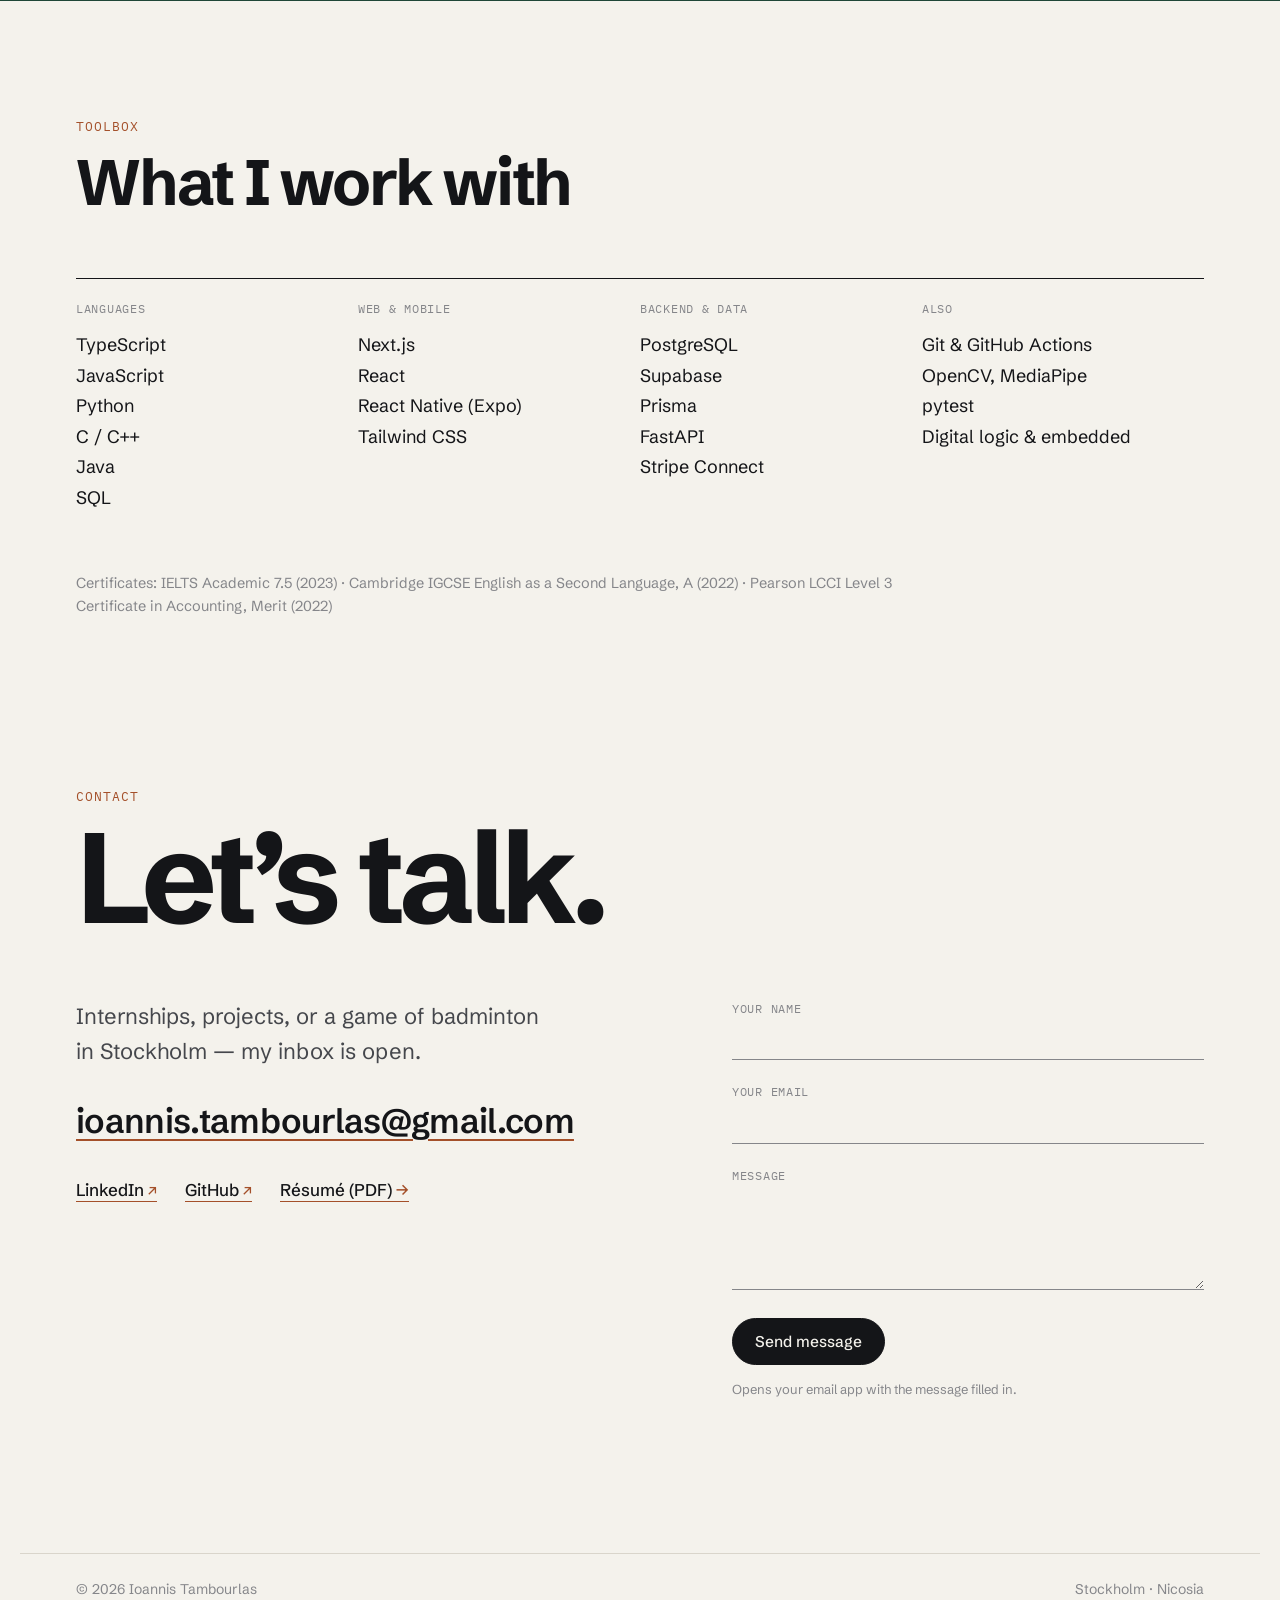
==== commit f696e852: "Show the Futsalaki player app and store availability Add the four App Store screens of the player ap" ====
--- a/docs/index.html
+++ b/docs/index.html
@@ -65,7 +65,7 @@
 
     <ul class="hero__facts">
       <li><b>2nd year</b>BSc Computer Science, KTH</li>
-      <li><b>Co-founder</b>Futsalaki, Cyprus</li>
+      <li><b>Co-founder</b>Futsalaki &mdash; live on both app stores</li>
       <li><b>2019</b>Cyprus national team debut</li>
       <li><b>Summer 2027</b>open to internships</li>
     </ul>
@@ -83,9 +83,11 @@
       <a class="work__media" href="work/futsalaki/" aria-label="Read the Futsalaki case study">
         <img src="assets/shots/futsalaki-calendar.jpg" alt="Futsalaki venue dashboard — weekly calendar per pitch" width="2160" height="1350" loading="lazy">
       </a>
-      <div class="work__strip">
-        <a href="demos/futsalaki/#overview"><img src="assets/shots/futsalaki-overview.jpg" alt="Dashboard overview with today's schedule" width="2160" height="1350" loading="lazy"></a>
-        <a href="demos/futsalaki/#matchmaking"><img src="assets/shots/futsalaki-matchmaking.jpg" alt="Matchmaking pool of teams waiting for an opponent" width="2160" height="1350" loading="lazy"></a>
+      <div class="appshots">
+        <img src="assets/shots/futsalaki-app-1.webp" alt="Futsalaki app: join an open match, pay and play" width="600" height="1298" loading="lazy">
+        <img src="assets/shots/futsalaki-app-2.webp" alt="Futsalaki app: league leaderboard" width="600" height="1298" loading="lazy">
+        <img src="assets/shots/futsalaki-app-3.webp" alt="Futsalaki app: book a full pitch or find a match, 5v5 to 11v11" width="600" height="1298" loading="lazy">
+        <img src="assets/shots/futsalaki-app-4.webp" alt="Futsalaki app: flexible time windows, player patch, verified scoring, win rate" width="600" height="1298" loading="lazy">
       </div>
 
       <div class="work__body">
@@ -97,9 +99,9 @@
         <div class="work__text">
           <p>
             A team says when it wants to play and at what level. Futsalaki finds an opponent with an overlapping time
-            window, reserves a free pitch and takes payment &mdash; no group chats, no phoning around. Players use the
-            iOS and Android app; venues run everything from a web dashboard with a calendar per pitch, the matchmaking
-            pool, walk-in bookings, 7-a-side pitch combinations, revenue and payouts.
+            window, reserves a free pitch and takes payment &mdash; no group chats, no phoning around. The player app is
+            live on the App Store and Google Play; venues run everything from a web dashboard with a calendar per pitch,
+            the matchmaking pool, walk-in bookings, revenue and payouts.
           </p>
           <p>
             I co-founded the company with Panayiotis Charalambous. On the engineering side I focus on money and
@@ -109,12 +111,15 @@
           <dl class="work__meta">
             <dt>Role</dt><dd>Co-founder &amp; engineer</dd>
             <dt>Year</dt><dd>2026 &ndash; present</dd>
-            <dt>Stack</dt><dd>TypeScript, Next.js, React Native (Expo), Supabase, Stripe Connect, GitHub Actions</dd>
+            <dt>Status</dt><dd>Live on the App Store &amp; Google Play</dd>
+            <dt>Stack</dt><dd>TypeScript, React Native (Expo), Next.js, Supabase, Stripe Connect, Turborepo</dd>
           </dl>
           <p class="work__links">
             <a class="arrow" href="work/futsalaki/">Read the case study</a>
             <a class="arrow" href="demos/futsalaki/">Open the live demo</a>
             <a class="ext" href="https://futsalaki.com" rel="noopener">futsalaki.com</a>
+            <a class="ext" href="https://apps.apple.com/us/app/futsalaki/id6781737625" rel="noopener">App Store</a>
+            <a class="ext" href="https://play.google.com/store/apps/details?id=com.futsalaki.app" rel="noopener">Google Play</a>
           </p>
         </div>
       </div>
--- a/docs/styles.css
+++ b/docs/styles.css
@@ -321,3 +321,10 @@
   .tech dd { padding-top: 0; }
   .steps li { grid-template-columns: 40px minmax(0, 1fr); }
 }
+
+/* Futsalaki player-app screens (App Store artwork) */
+.appshots { display: grid; grid-template-columns: repeat(4, minmax(0, 1fr)); gap: clamp(8px, 1.4vw, 16px); margin-top: clamp(10px, 1.6vw, 20px); padding: clamp(12px, 2vw, 24px); background: #0c1b33; border-radius: 6px; }
+.appshots img { width: 100%; height: auto; border-radius: 4px; }
+.gallery--app { display: block; margin-top: clamp(40px, 5vw, 64px); }
+.gallery--app .appshots { margin-top: 0; }
+@media (max-width: 560px) { .appshots { grid-template-columns: 1fr 1fr; } }
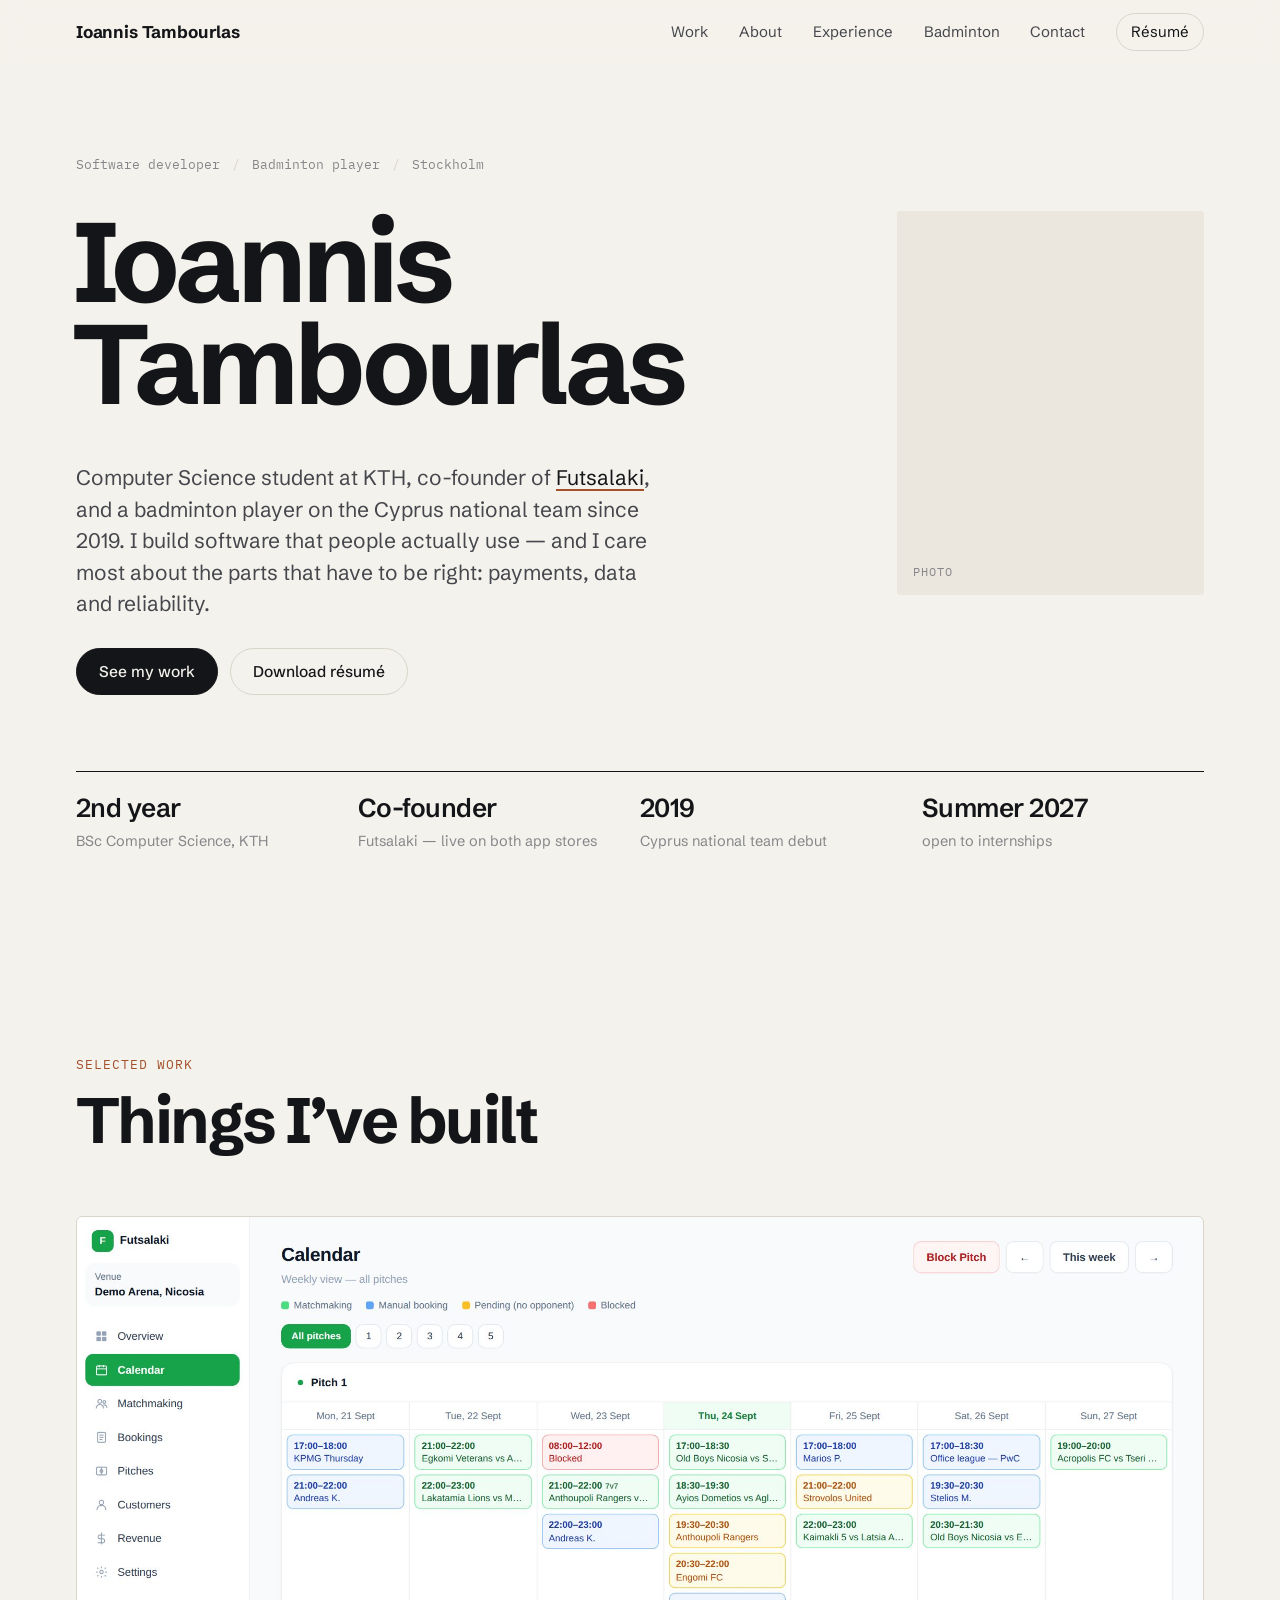
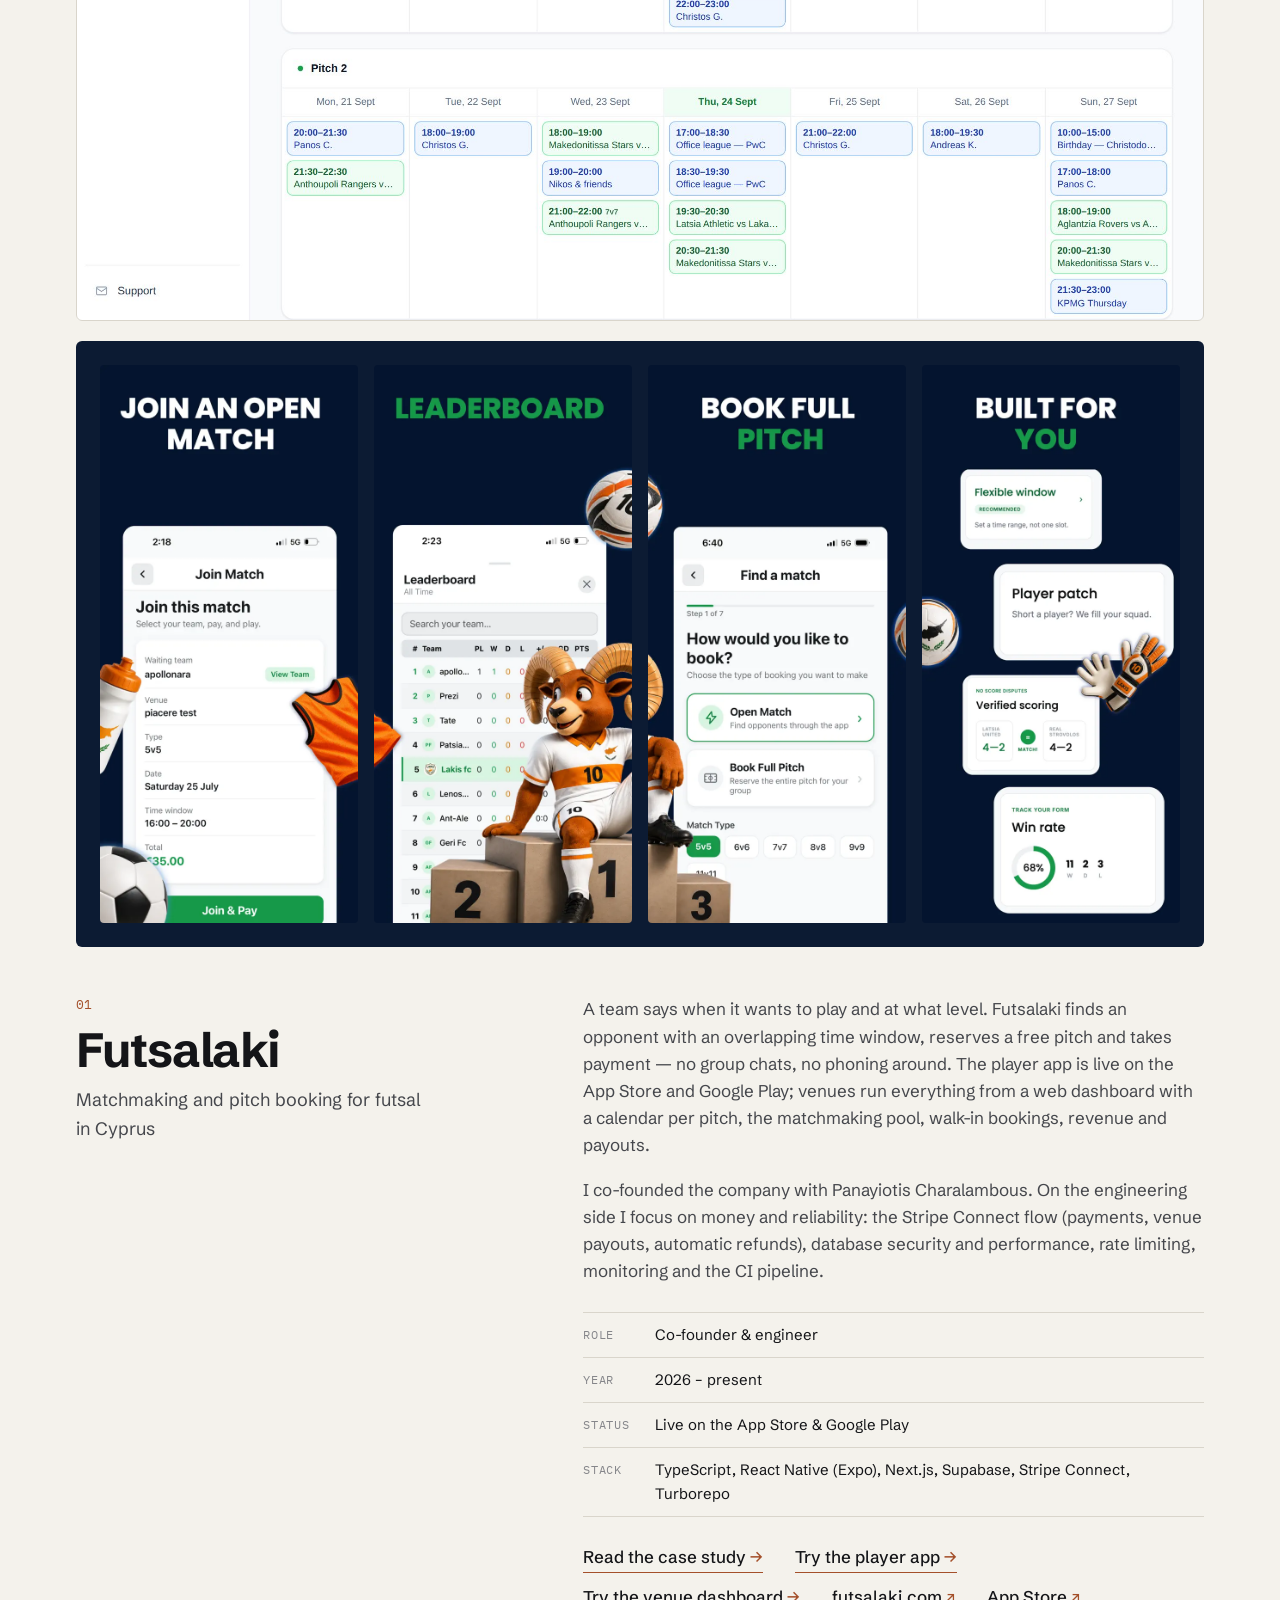
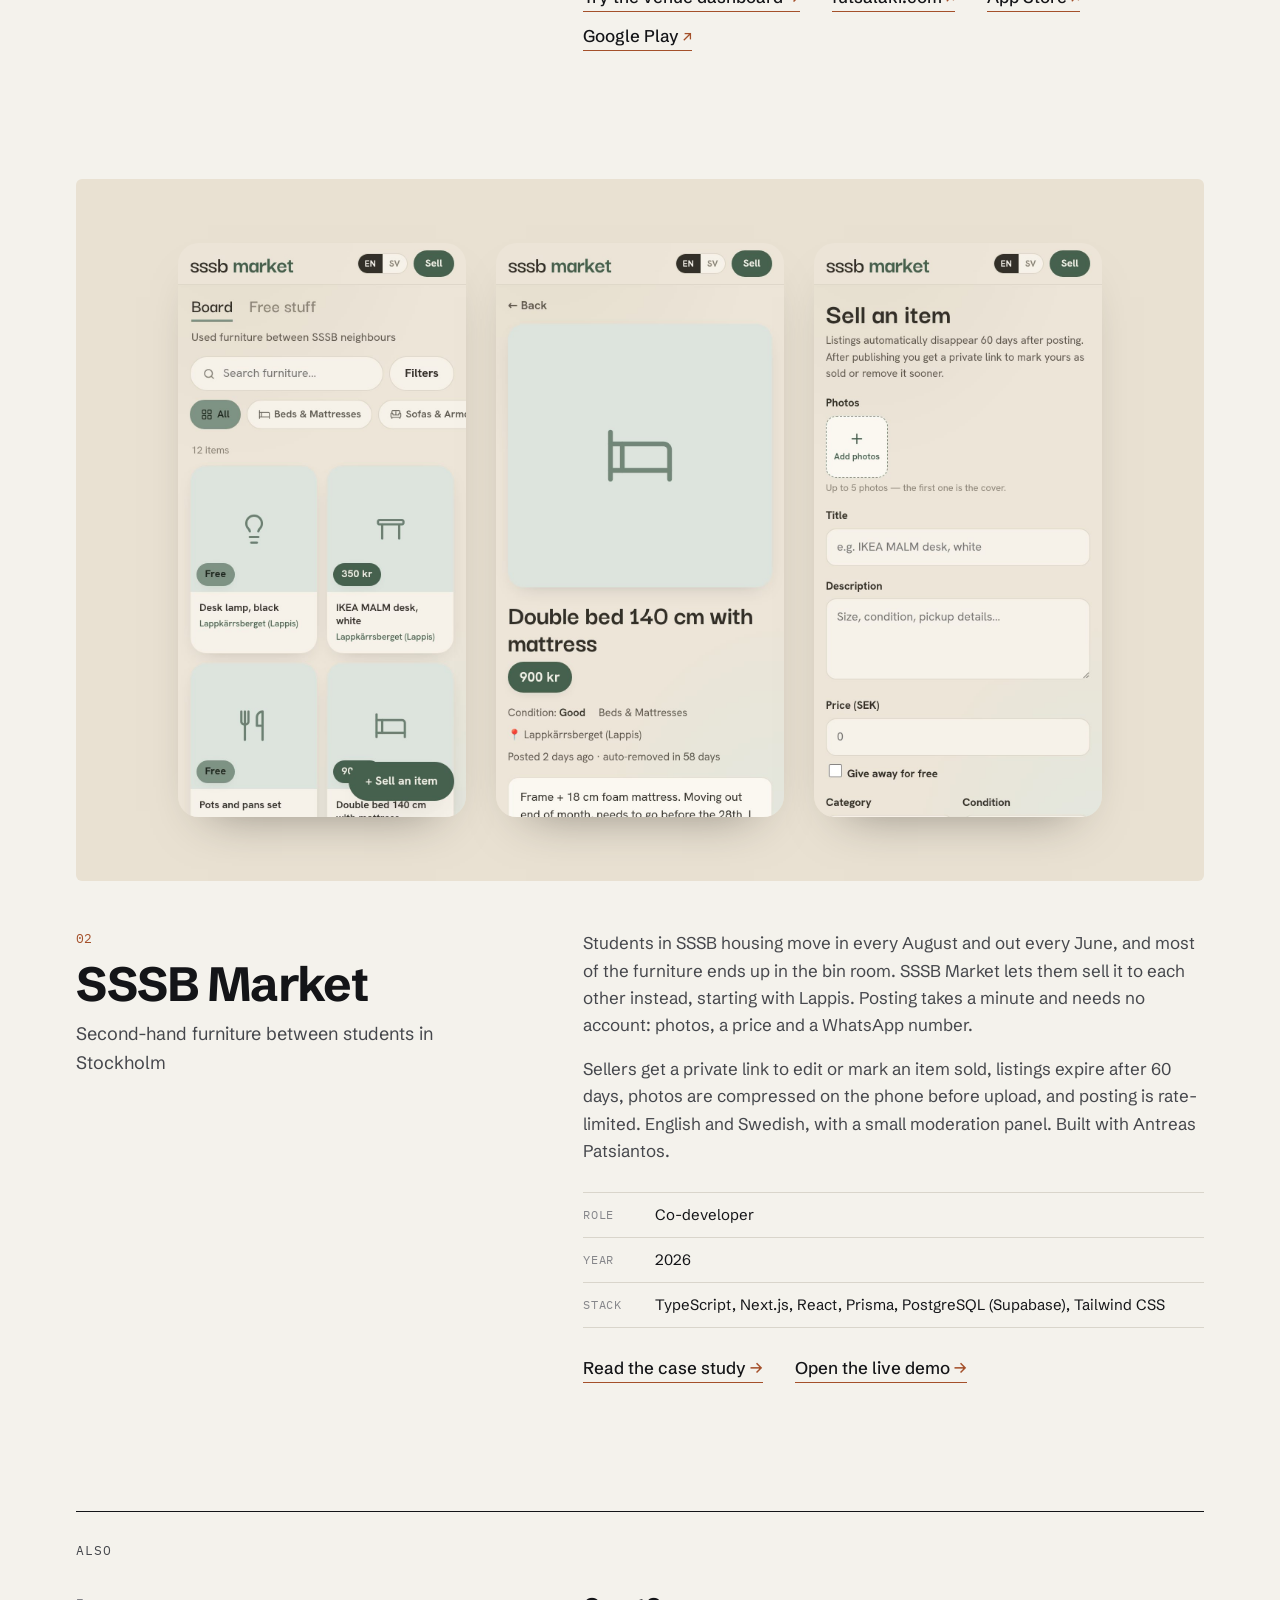
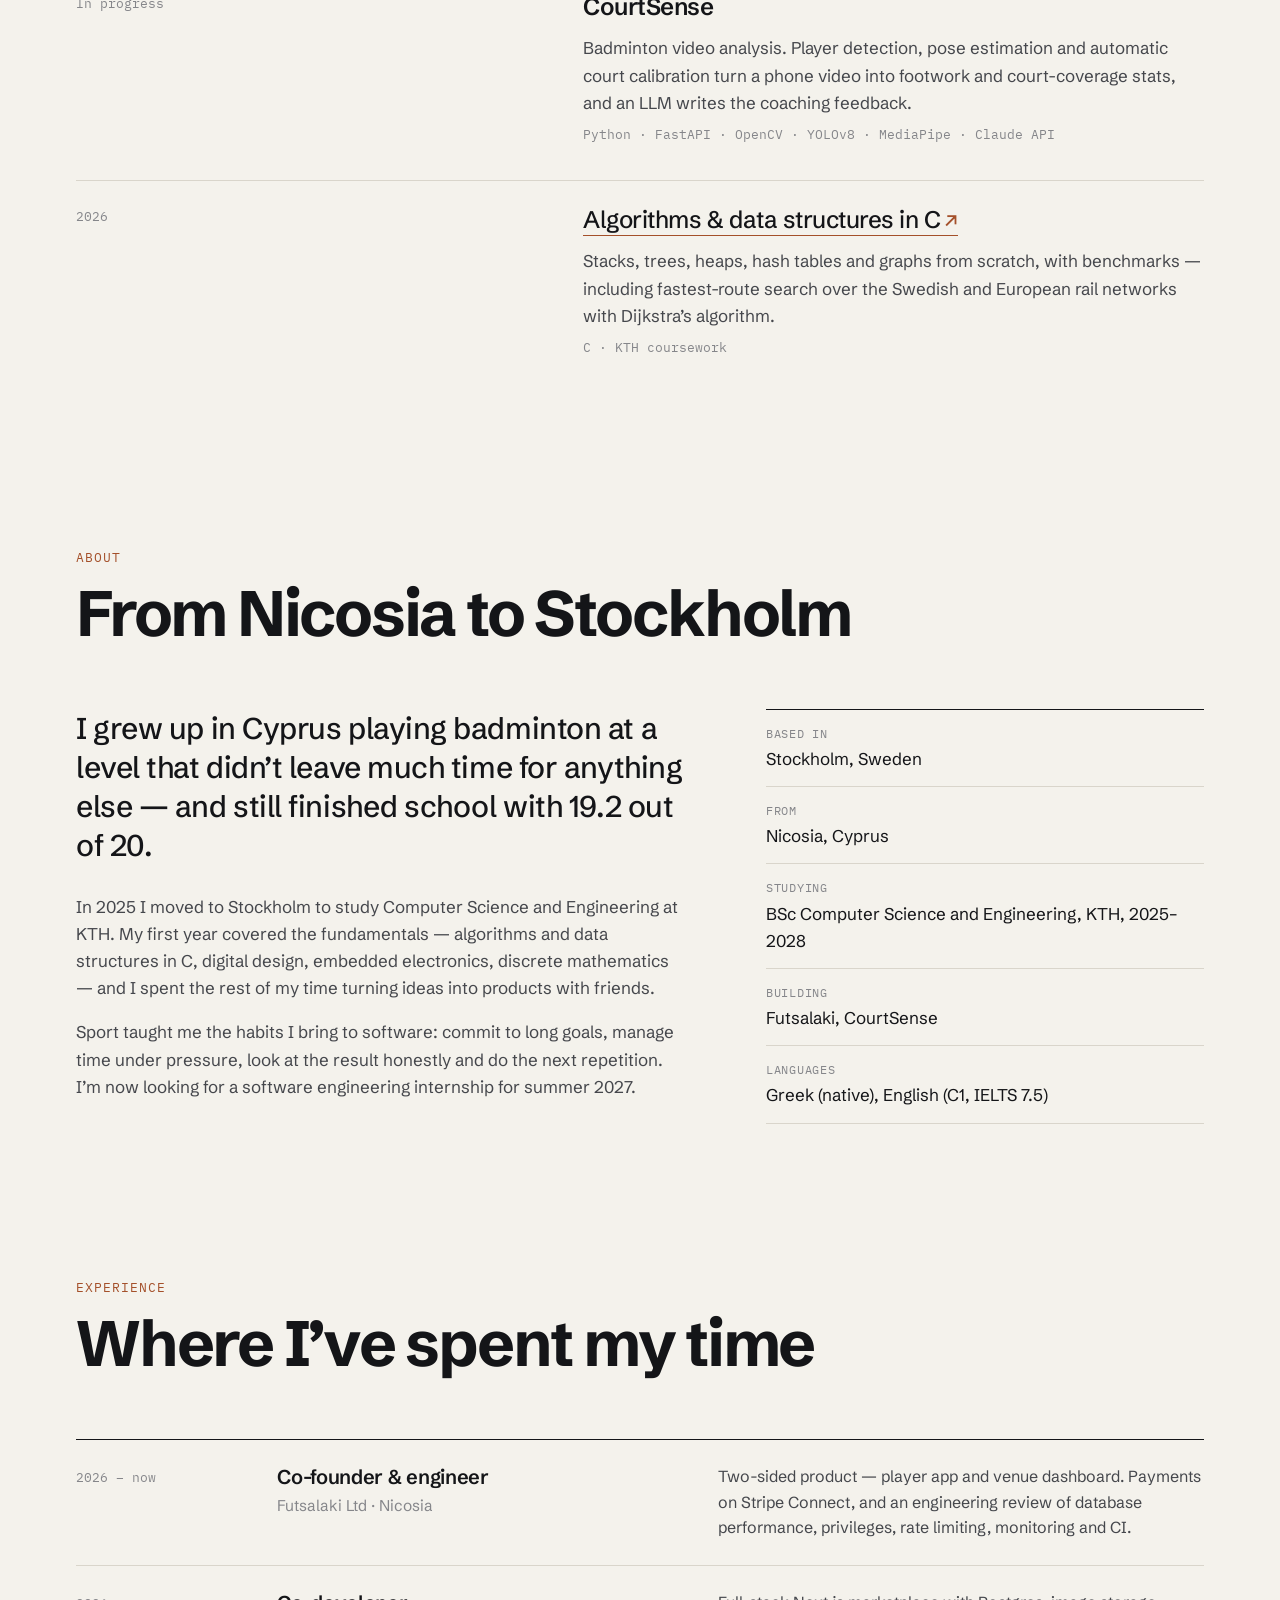
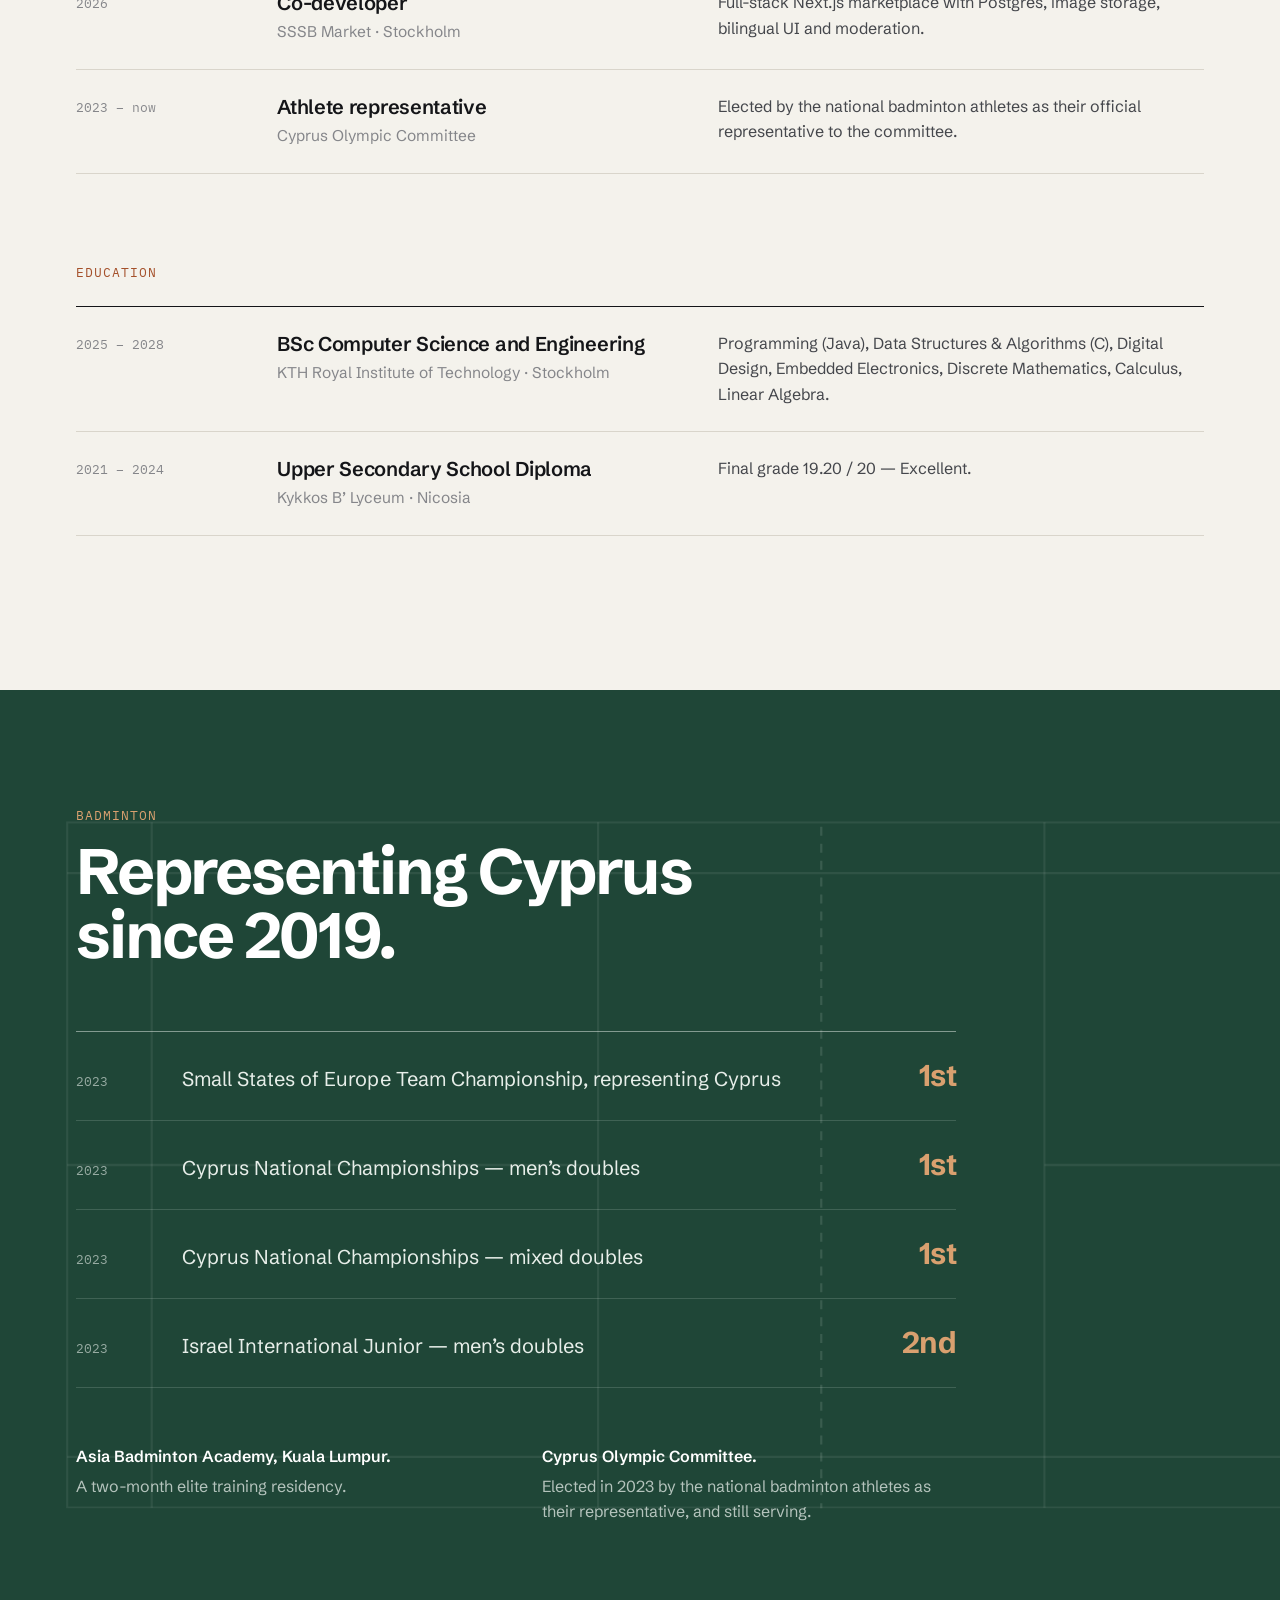
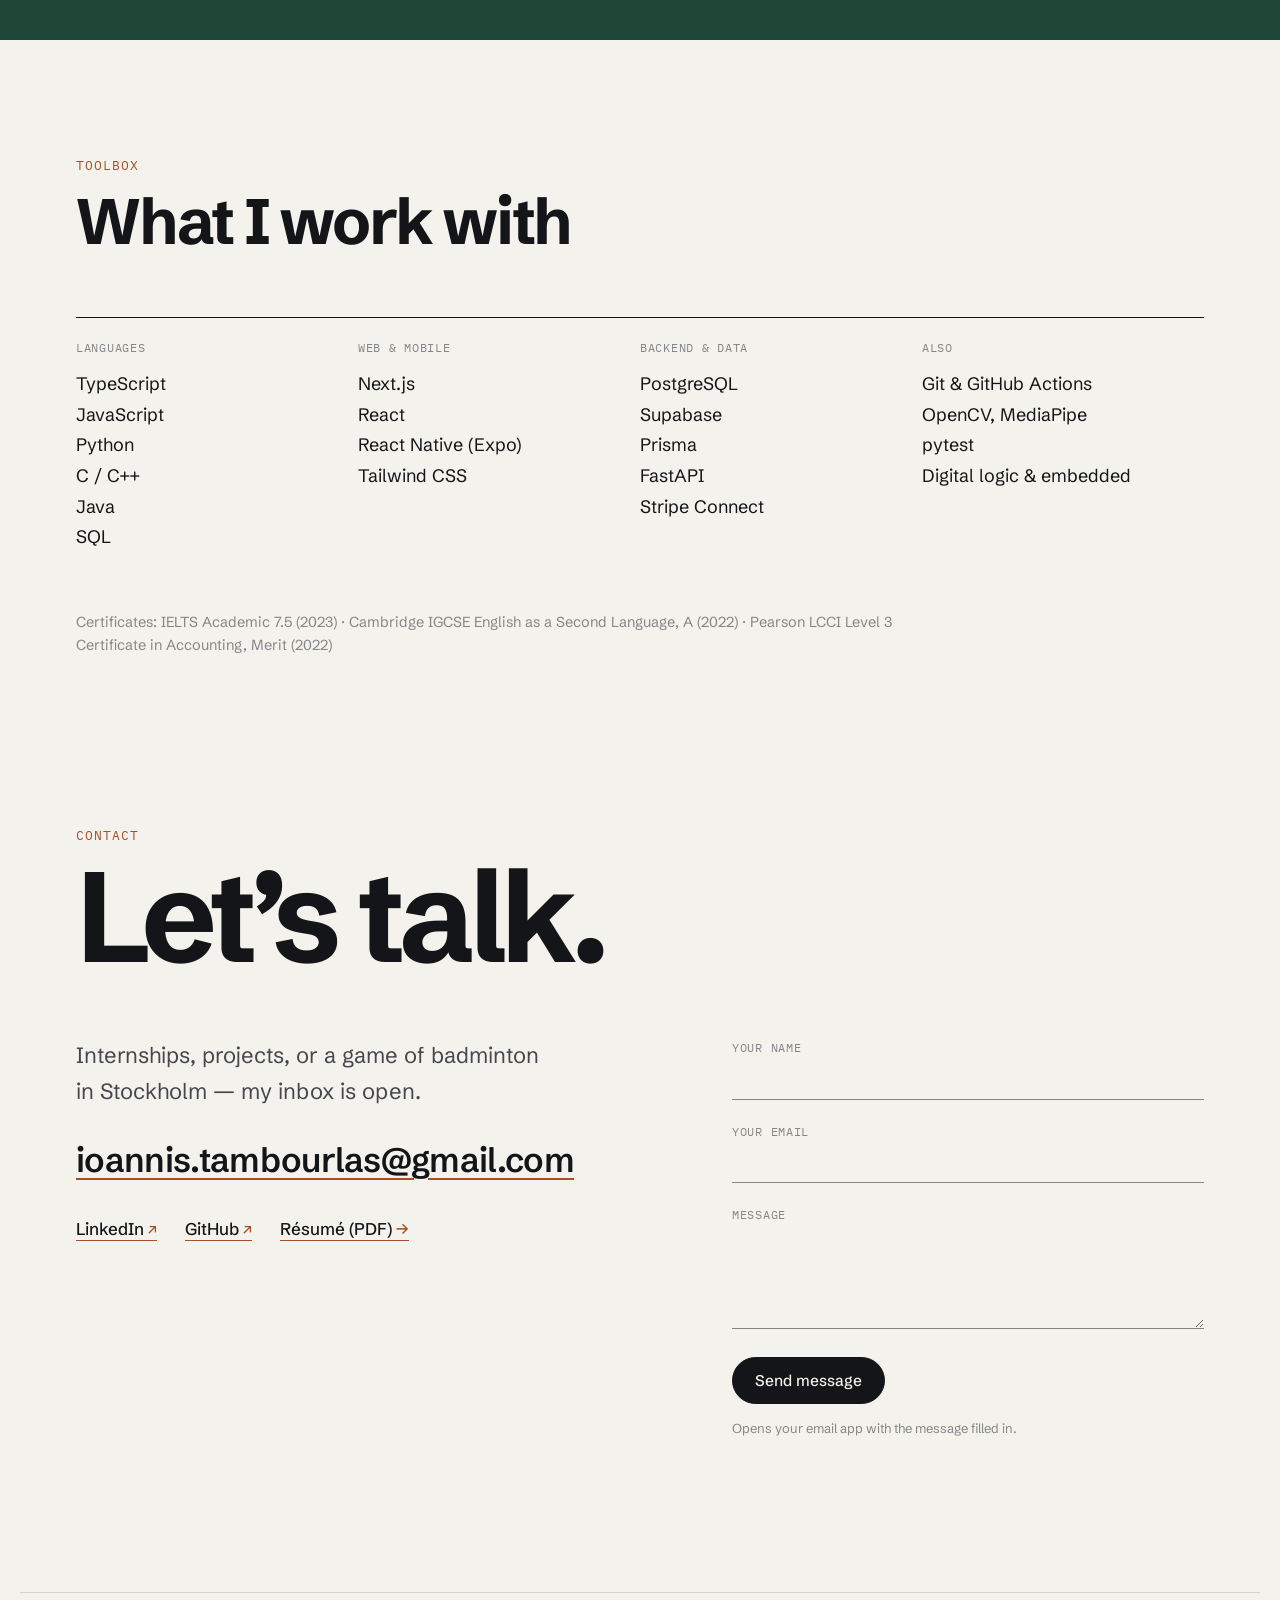
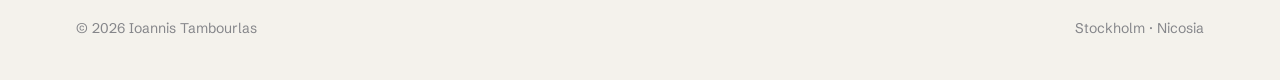
==== commit 09bf79ed: "Add an interactive demo of the Futsalaki player app Phone-framed demo recreated from the live app: o" ====
--- a/docs/index.html
+++ b/docs/index.html
@@ -83,12 +83,12 @@
       <a class="work__media" href="work/futsalaki/" aria-label="Read the Futsalaki case study">
         <img src="assets/shots/futsalaki-calendar.jpg" alt="Futsalaki venue dashboard — weekly calendar per pitch" width="2160" height="1350" loading="lazy">
       </a>
-      <div class="appshots">
+      <a class="appshots" href="demos/futsalaki-app/" aria-label="Try the Futsalaki player app demo">
         <img src="assets/shots/futsalaki-app-1.webp" alt="Futsalaki app: join an open match, pay and play" width="600" height="1298" loading="lazy">
         <img src="assets/shots/futsalaki-app-2.webp" alt="Futsalaki app: league leaderboard" width="600" height="1298" loading="lazy">
         <img src="assets/shots/futsalaki-app-3.webp" alt="Futsalaki app: book a full pitch or find a match, 5v5 to 11v11" width="600" height="1298" loading="lazy">
         <img src="assets/shots/futsalaki-app-4.webp" alt="Futsalaki app: flexible time windows, player patch, verified scoring, win rate" width="600" height="1298" loading="lazy">
-      </div>
+      </a>
 
       <div class="work__body">
         <div class="work__title">
@@ -116,7 +116,8 @@
           </dl>
           <p class="work__links">
             <a class="arrow" href="work/futsalaki/">Read the case study</a>
-            <a class="arrow" href="demos/futsalaki/">Open the live demo</a>
+            <a class="arrow" href="demos/futsalaki-app/">Try the player app</a>
+            <a class="arrow" href="demos/futsalaki/">Try the venue dashboard</a>
             <a class="ext" href="https://futsalaki.com" rel="noopener">futsalaki.com</a>
             <a class="ext" href="https://apps.apple.com/us/app/futsalaki/id6781737625" rel="noopener">App Store</a>
             <a class="ext" href="https://play.google.com/store/apps/details?id=com.futsalaki.app" rel="noopener">Google Play</a>
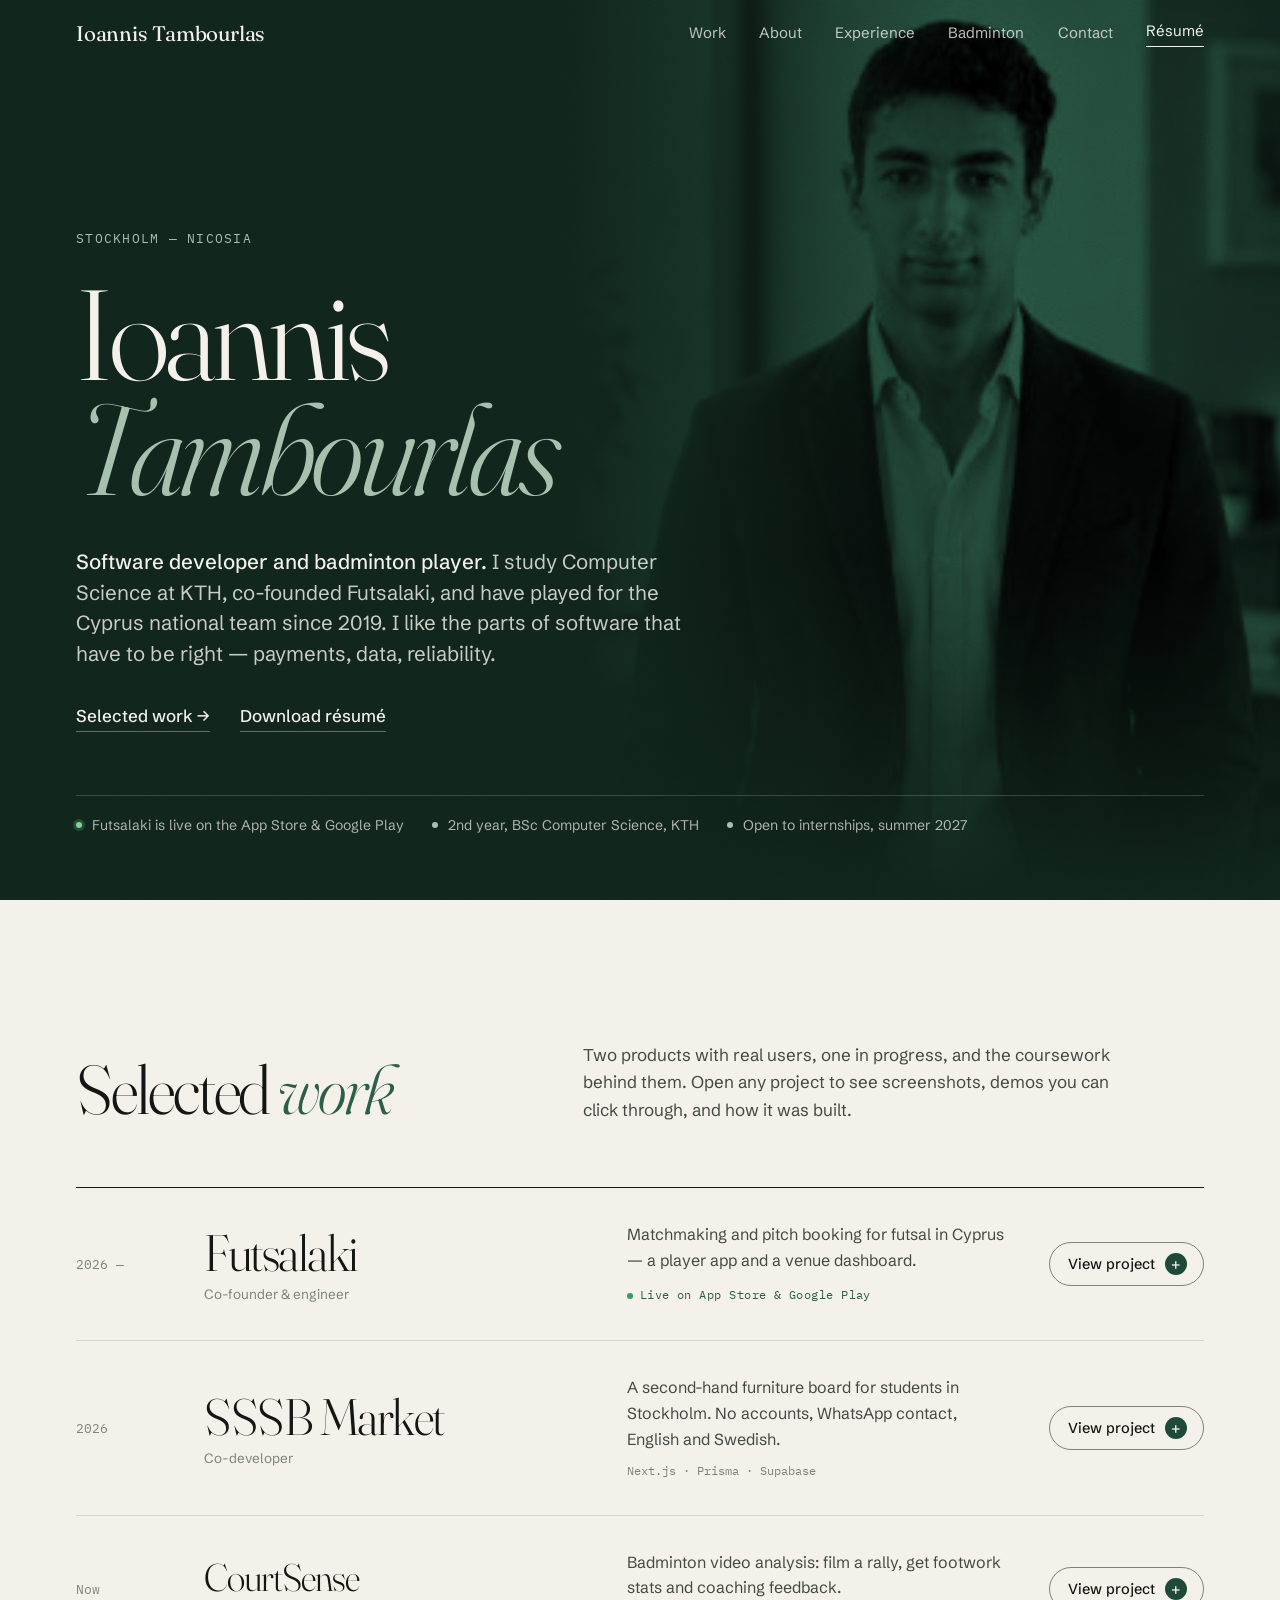
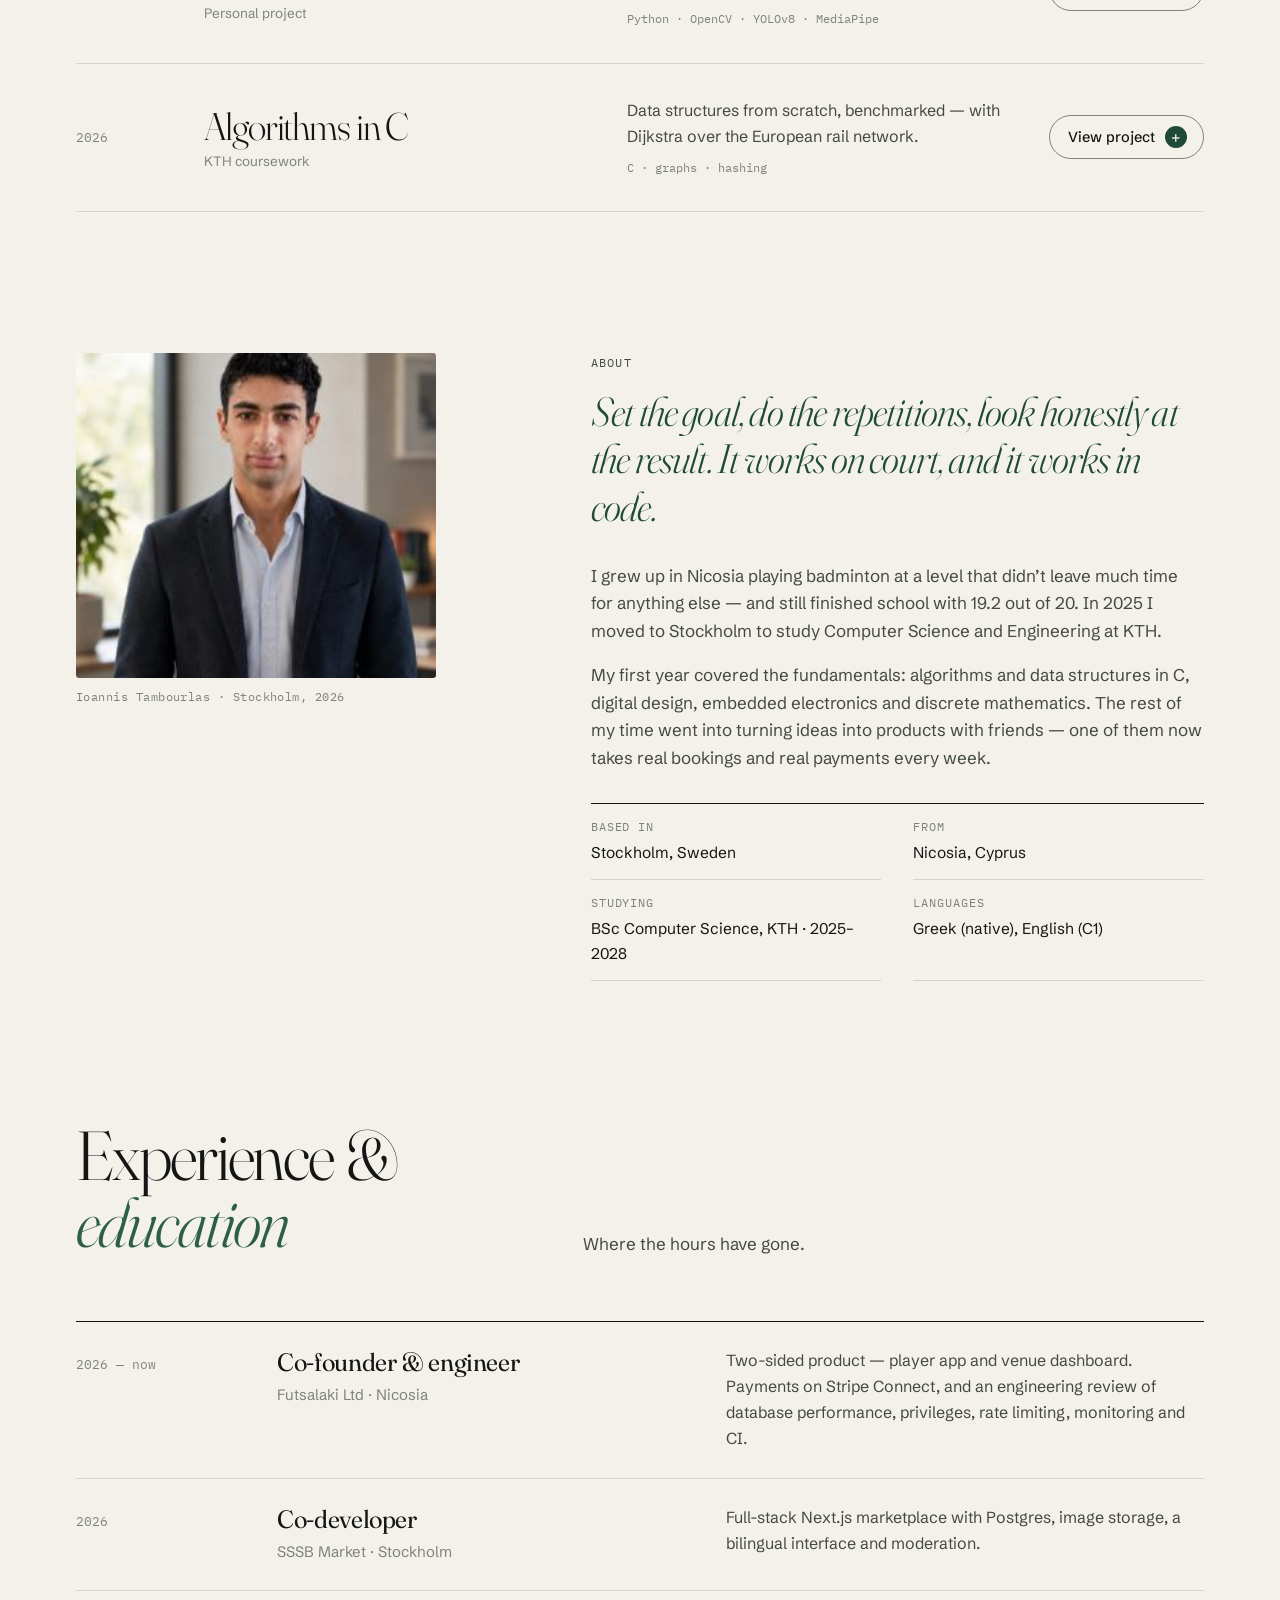
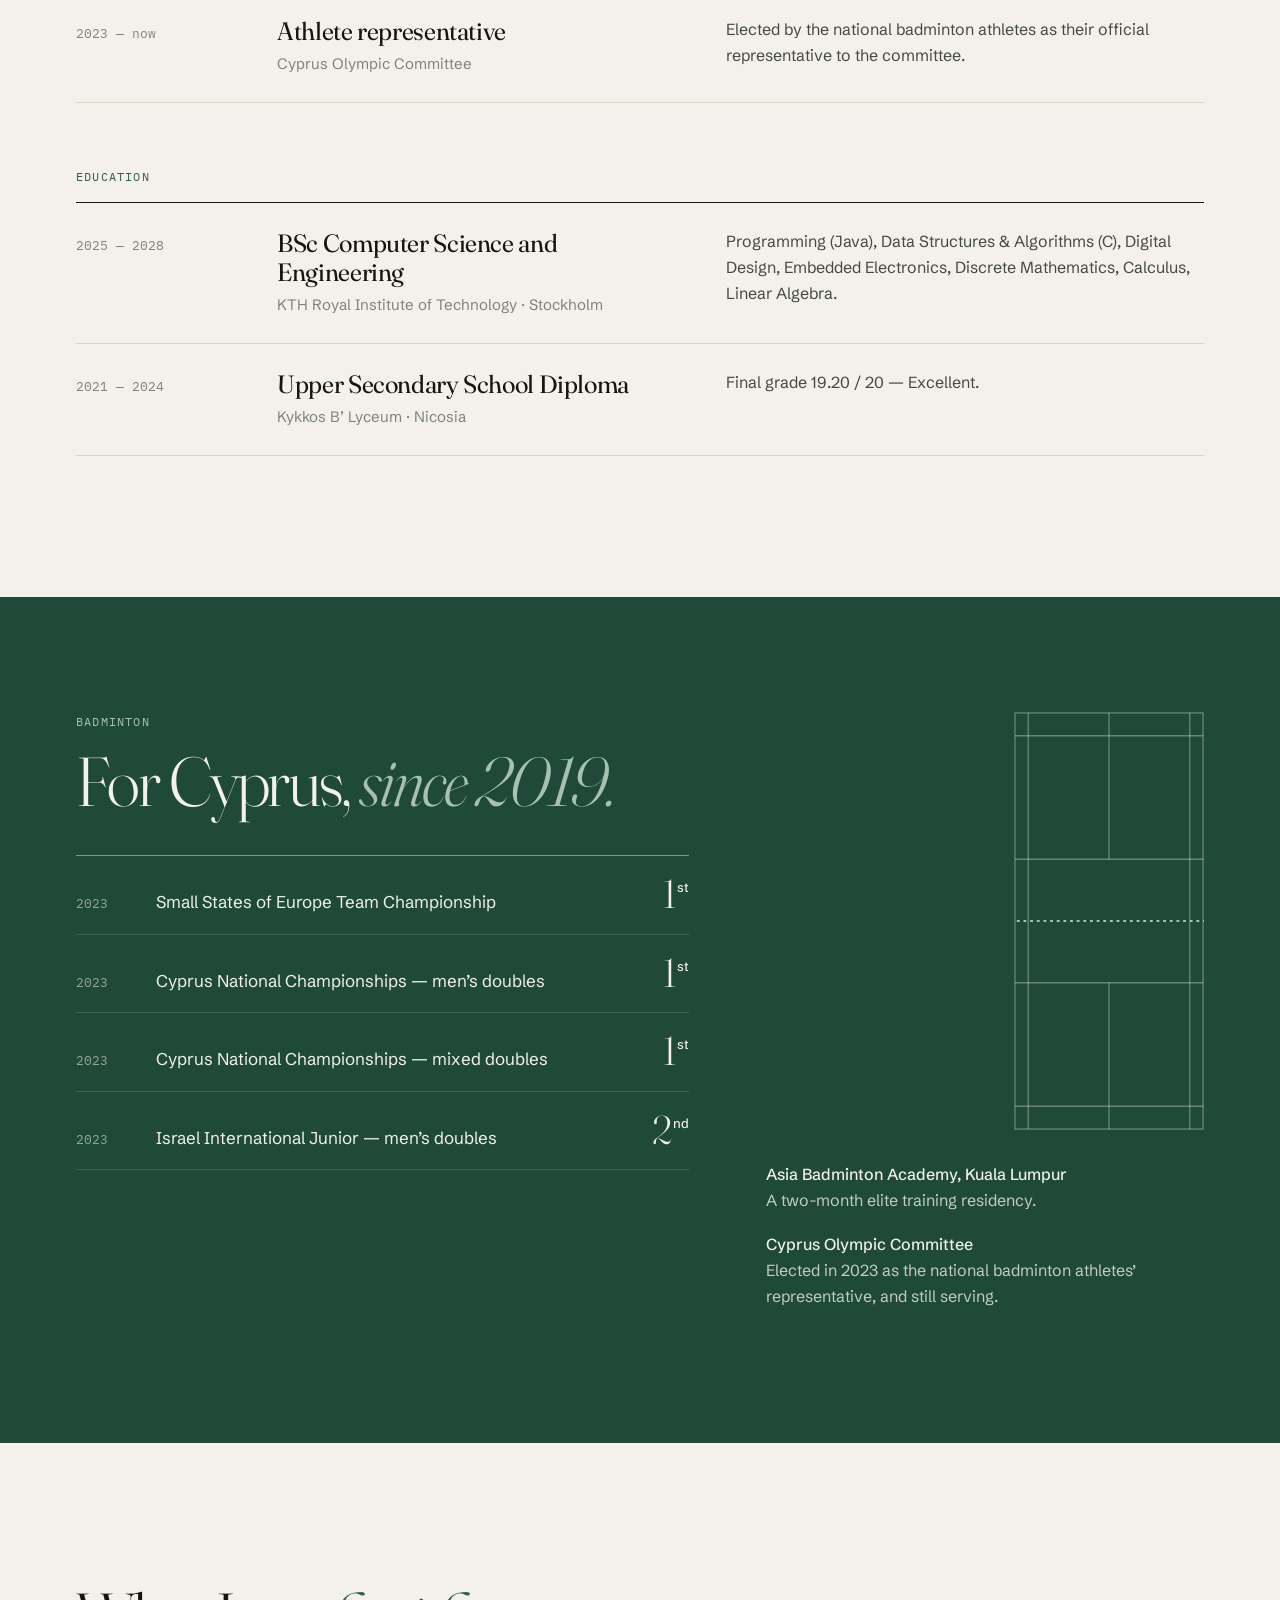
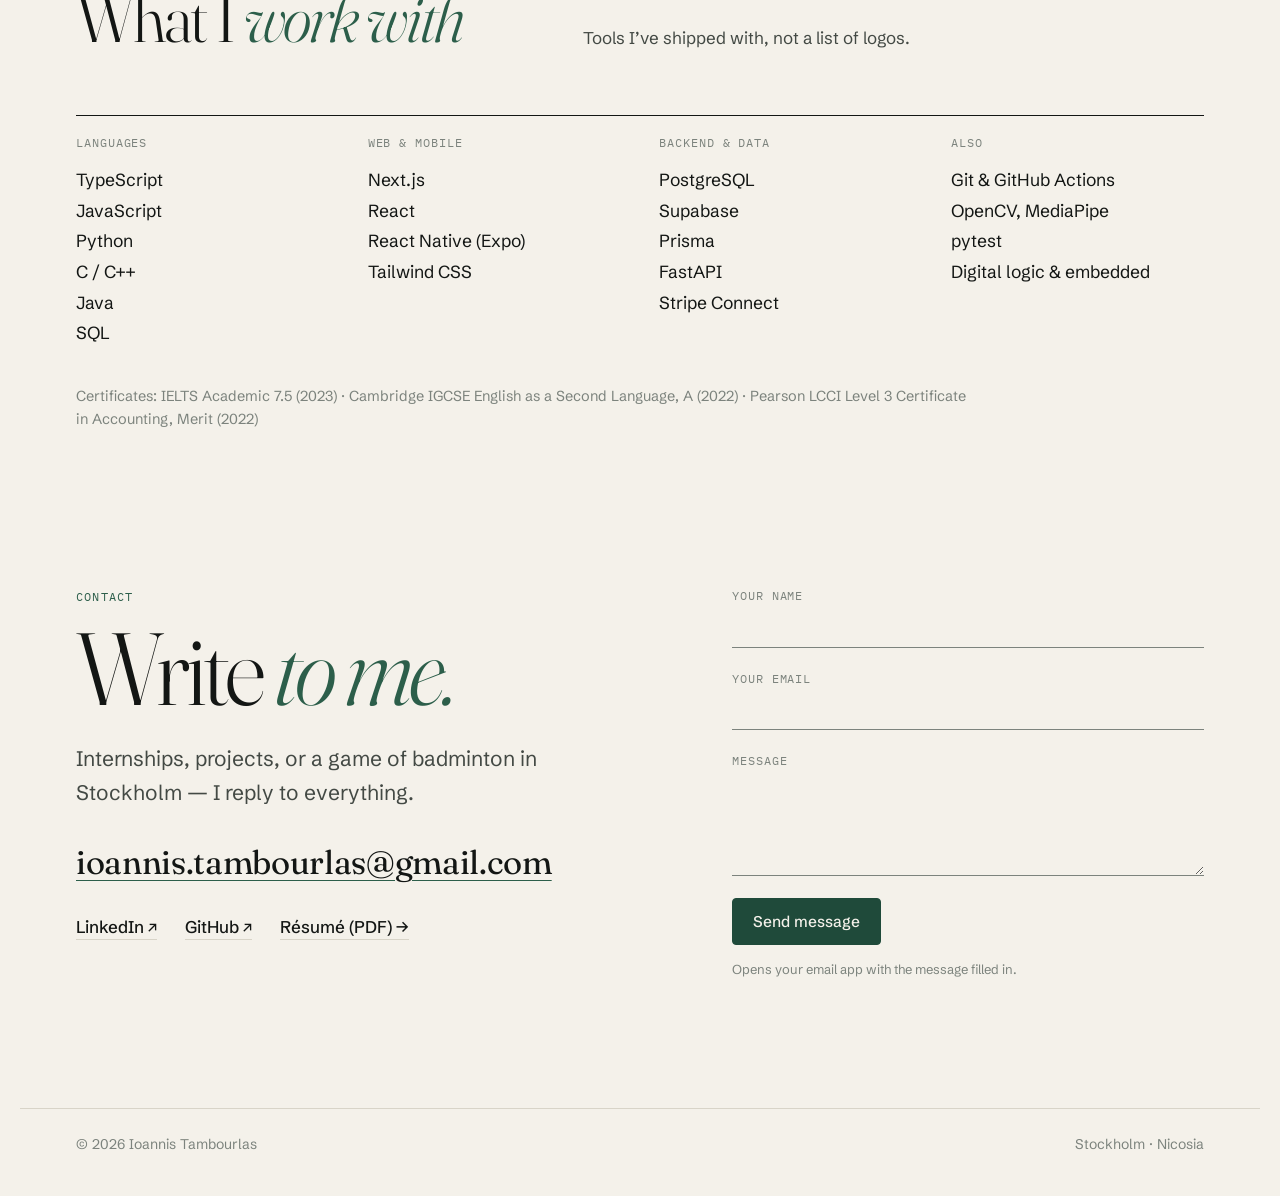
==== commit 388fd422: "Redesign the portfolio: green hero with photo, project drawer New look built around court green and " ====
--- a/docs/index.html
+++ b/docs/index.html
@@ -8,15 +8,15 @@
   <meta property="og:title" content="Ioannis Tambourlas">
   <meta property="og:description" content="Software developer at KTH, co-founder of Futsalaki, badminton player for Cyprus.">
   <meta property="og:type" content="profile">
-  <meta property="og:image" content="assets/shots/futsalaki-calendar.jpg">
-  <meta name="theme-color" content="#f4f2ec">
+  <meta property="og:image" content="assets/portrait.jpg">
+  <meta name="theme-color" content="#10241b">
   <link rel="icon" href="assets/favicon.svg" type="image/svg+xml">
   <link rel="preconnect" href="https://fonts.googleapis.com">
   <link rel="preconnect" href="https://fonts.gstatic.com" crossorigin>
-  <link href="https://fonts.googleapis.com/css2?family=Schibsted+Grotesk:ital,wght@0,400;0,500;0,600;0,700;0,800;1,400&family=IBM+Plex+Mono:wght@400;500&display=swap" rel="stylesheet">
+  <link href="https://fonts.googleapis.com/css2?family=Fraunces:ital,opsz,wght@0,9..144,300;0,9..144,400;1,9..144,300;1,9..144,400&family=Schibsted+Grotesk:wght@400;500;600&family=IBM+Plex+Mono:wght@400;500&display=swap" rel="stylesheet">
   <link rel="stylesheet" href="styles.css">
 </head>
-<body>
+<body class="home">
 
 <header class="nav">
   <div class="wrap nav__inner">
@@ -36,267 +36,179 @@
 <main id="top">
 
   <!-- ================= HERO ================= -->
-  <section class="hero wrap">
-    <p class="hero__kicker"><span>Software developer</span><span>Badminton player</span><span>Stockholm</span></p>
-
-    <div class="hero__grid">
-      <h1 class="hero__name">Ioannis<br>Tambourlas</h1>
-
-      <!-- Photo: save your LinkedIn/CV headshot as docs/assets/portrait.jpg (4:5, ~900×1125). -->
-      <figure class="portrait">
-        <img src="assets/portrait.jpg" alt="Portrait of Ioannis Tambourlas" width="900" height="1125"
-             onerror="this.parentNode.classList.add('portrait--empty'); this.remove();">
-        <span class="portrait__empty" aria-hidden="true">Photo</span>
-      </figure>
-
-      <div class="hero__intro">
-        <p>
-          Computer Science student at KTH, co-founder of <a href="#futsalaki">Futsalaki</a>,
-          and a badminton player on the Cyprus national team since 2019.
-          I build software that people actually use &mdash; and I care most about the parts that have to be right:
-          payments, data and reliability.
-        </p>
-        <p class="hero__cta">
-          <a class="btn" href="#work">See my work</a>
-          <a class="btn btn--ghost" href="Ioannis-Tambourlas-CV.pdf" download>Download résumé</a>
-        </p>
-      </div>
-    </div>
-
-    <ul class="hero__facts">
-      <li><b>2nd year</b>BSc Computer Science, KTH</li>
-      <li><b>Co-founder</b>Futsalaki &mdash; live on both app stores</li>
-      <li><b>2019</b>Cyprus national team debut</li>
-      <li><b>Summer 2027</b>open to internships</li>
-    </ul>
+  <section class="hero">
+    <div class="hero__photo" aria-hidden="true"><img src="assets/portrait.jpg" alt="" width="267" height="325"></div>
+    <div class="hero__grain" aria-hidden="true"></div>
+    <div class="wrap hero__inner">
+      <p class="hero__where">Stockholm &mdash; Nicosia</p>
+      <h1>Ioannis <em>Tambourlas</em></h1>
+      <p class="hero__lede">
+        <b>Software developer and badminton player.</b> I study Computer Science at KTH, co-founded
+        Futsalaki, and have played for the Cyprus national team since 2019. I like the parts of software
+        that have to be right &mdash; payments, data, reliability.
+      </p>
+      <p class="hero__actions">
+        <a class="arrow" href="#work">Selected work</a>
+        <a class="go" href="Ioannis-Tambourlas-CV.pdf" download>Download résumé</a>
+      </p>
+      <ul class="hero__now" aria-label="Right now">
+        <li>Futsalaki is live on the App Store &amp; Google Play</li>
+        <li>2nd year, BSc Computer Science, KTH</li>
+        <li>Open to internships, summer 2027</li>
+      </ul>
+    </div>
   </section>
 
   <!-- ================= WORK ================= -->
   <section class="section wrap" id="work">
-    <div class="section__head">
-      <p class="label">Selected work</p>
-      <h2>Things I&rsquo;ve built</h2>
-    </div>
-
-    <!-- Futsalaki -->
-    <article class="work" id="futsalaki">
-      <a class="work__media" href="work/futsalaki/" aria-label="Read the Futsalaki case study">
-        <img src="assets/shots/futsalaki-calendar.jpg" alt="Futsalaki venue dashboard — weekly calendar per pitch" width="2160" height="1350" loading="lazy">
-      </a>
-      <a class="appshots" href="demos/futsalaki-app/" aria-label="Try the Futsalaki player app demo">
-        <img src="assets/shots/futsalaki-app-1.webp" alt="Futsalaki app: join an open match, pay and play" width="600" height="1298" loading="lazy">
-        <img src="assets/shots/futsalaki-app-2.webp" alt="Futsalaki app: league leaderboard" width="600" height="1298" loading="lazy">
-        <img src="assets/shots/futsalaki-app-3.webp" alt="Futsalaki app: book a full pitch or find a match, 5v5 to 11v11" width="600" height="1298" loading="lazy">
-        <img src="assets/shots/futsalaki-app-4.webp" alt="Futsalaki app: flexible time windows, player patch, verified scoring, win rate" width="600" height="1298" loading="lazy">
-      </a>
-
-      <div class="work__body">
-        <div class="work__title">
-          <span class="work__num">01</span>
-          <h3><a href="work/futsalaki/">Futsalaki</a></h3>
-          <p class="work__sub">Matchmaking and pitch booking for futsal in Cyprus</p>
-        </div>
-        <div class="work__text">
-          <p>
-            A team says when it wants to play and at what level. Futsalaki finds an opponent with an overlapping time
-            window, reserves a free pitch and takes payment &mdash; no group chats, no phoning around. The player app is
-            live on the App Store and Google Play; venues run everything from a web dashboard with a calendar per pitch,
-            the matchmaking pool, walk-in bookings, revenue and payouts.
-          </p>
-          <p>
-            I co-founded the company with Panayiotis Charalambous. On the engineering side I focus on money and
-            reliability: the Stripe Connect flow (payments, venue payouts, automatic refunds), database security and
-            performance, rate limiting, monitoring and the CI pipeline.
-          </p>
-          <dl class="work__meta">
-            <dt>Role</dt><dd>Co-founder &amp; engineer</dd>
-            <dt>Year</dt><dd>2026 &ndash; present</dd>
-            <dt>Status</dt><dd>Live on the App Store &amp; Google Play</dd>
-            <dt>Stack</dt><dd>TypeScript, React Native (Expo), Next.js, Supabase, Stripe Connect, Turborepo</dd>
-          </dl>
-          <p class="work__links">
-            <a class="arrow" href="work/futsalaki/">Read the case study</a>
-            <a class="arrow" href="demos/futsalaki-app/">Try the player app</a>
-            <a class="arrow" href="demos/futsalaki/">Try the venue dashboard</a>
-            <a class="ext" href="https://futsalaki.com" rel="noopener">futsalaki.com</a>
-            <a class="ext" href="https://apps.apple.com/us/app/futsalaki/id6781737625" rel="noopener">App Store</a>
-            <a class="ext" href="https://play.google.com/store/apps/details?id=com.futsalaki.app" rel="noopener">Google Play</a>
-          </p>
-        </div>
-      </div>
-    </article>
-
-    <!-- SSSB Market -->
-    <article class="work" id="sssb-market">
-      <a class="work__media work__media--phones" href="work/sssb-market/" aria-label="Read the SSSB Market case study">
-        <img src="assets/shots/market-board.jpg" alt="SSSB Market board with categories and listings" width="780" height="1560" loading="lazy">
-        <img src="assets/shots/market-listing.jpg" alt="A listing with price, condition and WhatsApp contact" width="780" height="1560" loading="lazy">
-        <img src="assets/shots/market-sell.jpg" alt="The sell form" width="780" height="1560" loading="lazy">
-      </a>
-
-      <div class="work__body">
-        <div class="work__title">
-          <span class="work__num">02</span>
-          <h3><a href="work/sssb-market/">SSSB Market</a></h3>
-          <p class="work__sub">Second-hand furniture between students in Stockholm</p>
-        </div>
-        <div class="work__text">
-          <p>
-            Students in SSSB housing move in every August and out every June, and most of the furniture ends up in the
-            bin room. SSSB Market lets them sell it to each other instead, starting with Lappis. Posting takes a minute
-            and needs no account: photos, a price and a WhatsApp number.
-          </p>
-          <p>
-            Sellers get a private link to edit or mark an item sold, listings expire after 60 days, photos are
-            compressed on the phone before upload, and posting is rate-limited. English and Swedish, with a small
-            moderation panel. Built with Antreas Patsiantos.
-          </p>
-          <dl class="work__meta">
-            <dt>Role</dt><dd>Co-developer</dd>
-            <dt>Year</dt><dd>2026</dd>
-            <dt>Stack</dt><dd>TypeScript, Next.js, React, Prisma, PostgreSQL (Supabase), Tailwind CSS</dd>
-          </dl>
-          <p class="work__links">
-            <a class="arrow" href="work/sssb-market/">Read the case study</a>
-            <a class="arrow" href="demos/student-market/">Open the live demo</a>
-          </p>
-        </div>
-      </div>
-    </article>
-
-    <!-- Other work -->
-    <div class="more">
-      <p class="label">Also</p>
-      <ul class="more__list">
-        <li>
-          <span class="more__year">In progress</span>
-          <div>
-            <h3>CourtSense</h3>
-            <p>Badminton video analysis. Player detection, pose estimation and automatic court calibration turn a phone
-              video into footwork and court-coverage stats, and an LLM writes the coaching feedback.</p>
-            <p class="more__stack">Python &middot; FastAPI &middot; OpenCV &middot; YOLOv8 &middot; MediaPipe &middot; Claude API</p>
-          </div>
-        </li>
-        <li>
-          <span class="more__year">2026</span>
-          <div>
-            <h3><a class="ext" href="https://github.com/ioannistambourlas/KTH-Data-Structure-and-Algorithms" rel="noopener">Algorithms &amp; data structures in C</a></h3>
-            <p>Stacks, trees, heaps, hash tables and graphs from scratch, with benchmarks &mdash; including fastest-route
-              search over the Swedish and European rail networks with Dijkstra&rsquo;s algorithm.</p>
-            <p class="more__stack">C &middot; KTH coursework</p>
-          </div>
-        </li>
-      </ul>
-    </div>
+    <div class="head">
+      <h2>Selected <em>work</em></h2>
+      <p>Two products with real users, one in progress, and the coursework behind them. Open any project to see screenshots, demos you can click through, and how it was built.</p>
+    </div>
+
+    <ol class="index">
+      <li class="proj" data-project="futsalaki" data-peek="assets/shots/futsalaki-app-3.webp" data-peek-tall>
+        <div class="proj__row">
+          <span class="proj__year">2026 &mdash;</span>
+          <h3 class="proj__name">Futsalaki<small>Co-founder &amp; engineer</small></h3>
+          <p class="proj__what">Matchmaking and pitch booking for futsal in Cyprus &mdash; a player app and a venue dashboard.
+            <span class="proj__status">Live on App Store &amp; Google Play</span></p>
+          <a class="proj__open" href="work/futsalaki/" data-open="futsalaki"><span>View project</span><i aria-hidden="true">+</i></a>
+        </div>
+      </li>
+      <li class="proj" data-project="sssb" data-peek="assets/shots/market-board.jpg" data-peek-tall>
+        <div class="proj__row">
+          <span class="proj__year">2026</span>
+          <h3 class="proj__name">SSSB Market<small>Co-developer</small></h3>
+          <p class="proj__what">A second-hand furniture board for students in Stockholm. No accounts, WhatsApp contact, English and Swedish.
+            <span class="tags">Next.js &middot; Prisma &middot; Supabase</span></p>
+          <a class="proj__open" href="work/sssb-market/" data-open="sssb"><span>View project</span><i aria-hidden="true">+</i></a>
+        </div>
+      </li>
+      <li class="proj proj--quiet" data-project="courtsense">
+        <div class="proj__row">
+          <span class="proj__year">Now</span>
+          <h3 class="proj__name">CourtSense<small>Personal project</small></h3>
+          <p class="proj__what">Badminton video analysis: film a rally, get footwork stats and coaching feedback.
+            <span class="tags">Python &middot; OpenCV &middot; YOLOv8 &middot; MediaPipe</span></p>
+          <button class="proj__open" type="button" data-open="courtsense"><span>View project</span><i aria-hidden="true">+</i></button>
+        </div>
+      </li>
+      <li class="proj proj--quiet" data-project="algorithms">
+        <div class="proj__row">
+          <span class="proj__year">2026</span>
+          <h3 class="proj__name">Algorithms in C<small>KTH coursework</small></h3>
+          <p class="proj__what">Data structures from scratch, benchmarked &mdash; with Dijkstra over the European rail network.
+            <span class="tags">C &middot; graphs &middot; hashing</span></p>
+          <button class="proj__open" type="button" data-open="algorithms"><span>View project</span><i aria-hidden="true">+</i></button>
+        </div>
+      </li>
+    </ol>
   </section>
 
   <!-- ================= ABOUT ================= -->
-  <section class="section wrap about" id="about">
-    <div class="section__head">
-      <p class="label">About</p>
-      <h2>From Nicosia to Stockholm</h2>
-    </div>
-    <div class="about__grid">
+  <section class="section wrap" id="about">
+    <div class="about">
+      <figure class="about__photo">
+        <img src="assets/portrait.jpg" alt="Ioannis Tambourlas" width="267" height="325" loading="lazy">
+        <figcaption>Ioannis Tambourlas &middot; Stockholm, 2026</figcaption>
+      </figure>
       <div class="about__text">
-        <p class="big">
-          I grew up in Cyprus playing badminton at a level that didn&rsquo;t leave much time for anything else &mdash;
-          and still finished school with 19.2 out of 20.
+        <p class="label">About</p>
+        <blockquote>Set the goal, do the repetitions, look honestly at the result. It works on court, and it works in code.</blockquote>
+        <p>
+          I grew up in Nicosia playing badminton at a level that didn&rsquo;t leave much time for anything else &mdash;
+          and still finished school with 19.2 out of 20. In 2025 I moved to Stockholm to study Computer Science and
+          Engineering at KTH.
         </p>
         <p>
-          In 2025 I moved to Stockholm to study Computer Science and Engineering at KTH. My first year covered the
-          fundamentals &mdash; algorithms and data structures in C, digital design, embedded electronics, discrete
-          mathematics &mdash; and I spent the rest of my time turning ideas into products with friends.
+          My first year covered the fundamentals: algorithms and data structures in C, digital design, embedded
+          electronics and discrete mathematics. The rest of my time went into turning ideas into products with friends
+          &mdash; one of them now takes real bookings and real payments every week.
         </p>
-        <p>
-          Sport taught me the habits I bring to software: commit to long goals, manage time under pressure, look at
-          the result honestly and do the next repetition. I&rsquo;m now looking for a software engineering internship
-          for summer 2027.
-        </p>
+        <dl class="facts">
+          <div><dt>Based in</dt><dd>Stockholm, Sweden</dd></div>
+          <div><dt>From</dt><dd>Nicosia, Cyprus</dd></div>
+          <div><dt>Studying</dt><dd>BSc Computer Science, KTH &middot; 2025&ndash;2028</dd></div>
+          <div><dt>Languages</dt><dd>Greek (native), English (C1)</dd></div>
+        </dl>
       </div>
-      <dl class="about__facts">
-        <dt>Based in</dt><dd>Stockholm, Sweden</dd>
-        <dt>From</dt><dd>Nicosia, Cyprus</dd>
-        <dt>Studying</dt><dd>BSc Computer Science and Engineering, KTH, 2025&ndash;2028</dd>
-        <dt>Building</dt><dd>Futsalaki, CourtSense</dd>
-        <dt>Languages</dt><dd>Greek (native), English (C1, IELTS 7.5)</dd>
-      </dl>
     </div>
   </section>
 
   <!-- ================= EXPERIENCE ================= -->
   <section class="section wrap" id="experience">
-    <div class="section__head">
-      <p class="label">Experience</p>
-      <h2>Where I&rsquo;ve spent my time</h2>
-    </div>
-    <ol class="rows">
-      <li>
-        <span class="rows__when">2026 &ndash; now</span>
-        <div class="rows__what"><h3>Co-founder &amp; engineer</h3><p class="rows__org">Futsalaki Ltd &middot; Nicosia</p></div>
-        <p class="rows__desc">Two-sided product &mdash; player app and venue dashboard. Payments on Stripe Connect, and an engineering review of database performance, privileges, rate limiting, monitoring and CI.</p>
-      </li>
-      <li>
-        <span class="rows__when">2026</span>
-        <div class="rows__what"><h3>Co-developer</h3><p class="rows__org">SSSB Market &middot; Stockholm</p></div>
-        <p class="rows__desc">Full-stack Next.js marketplace with Postgres, image storage, bilingual UI and moderation.</p>
-      </li>
-      <li>
-        <span class="rows__when">2023 &ndash; now</span>
-        <div class="rows__what"><h3>Athlete representative</h3><p class="rows__org">Cyprus Olympic Committee</p></div>
-        <p class="rows__desc">Elected by the national badminton athletes as their official representative to the committee.</p>
+    <div class="head">
+      <h2>Experience &amp; <em>education</em></h2>
+      <p>Where the hours have gone.</p>
+    </div>
+    <ol class="tl">
+      <li>
+        <span class="tl__when">2026 &mdash; now</span>
+        <div><h3>Co-founder &amp; engineer</h3><p class="tl__org">Futsalaki Ltd &middot; Nicosia</p></div>
+        <p class="tl__desc">Two-sided product &mdash; player app and venue dashboard. Payments on Stripe Connect, and an engineering review of database performance, privileges, rate limiting, monitoring and CI.</p>
+      </li>
+      <li>
+        <span class="tl__when">2026</span>
+        <div><h3>Co-developer</h3><p class="tl__org">SSSB Market &middot; Stockholm</p></div>
+        <p class="tl__desc">Full-stack Next.js marketplace with Postgres, image storage, a bilingual interface and moderation.</p>
+      </li>
+      <li>
+        <span class="tl__when">2023 &mdash; now</span>
+        <div><h3>Athlete representative</h3><p class="tl__org">Cyprus Olympic Committee</p></div>
+        <p class="tl__desc">Elected by the national badminton athletes as their official representative to the committee.</p>
       </li>
     </ol>
-
-    <div class="section__head section__head--sub">
-      <p class="label">Education</p>
-    </div>
-    <ol class="rows">
-      <li>
-        <span class="rows__when">2025 &ndash; 2028</span>
-        <div class="rows__what"><h3>BSc Computer Science and Engineering</h3><p class="rows__org">KTH Royal Institute of Technology &middot; Stockholm</p></div>
-        <p class="rows__desc">Programming (Java), Data Structures &amp; Algorithms (C), Digital Design, Embedded Electronics, Discrete Mathematics, Calculus, Linear Algebra.</p>
-      </li>
-      <li>
-        <span class="rows__when">2021 &ndash; 2024</span>
-        <div class="rows__what"><h3>Upper Secondary School Diploma</h3><p class="rows__org">Kykkos B&rsquo; Lyceum &middot; Nicosia</p></div>
-        <p class="rows__desc">Final grade 19.20 / 20 &mdash; Excellent.</p>
+    <p class="sub-head">Education</p>
+    <ol class="tl">
+      <li>
+        <span class="tl__when">2025 &mdash; 2028</span>
+        <div><h3>BSc Computer Science and Engineering</h3><p class="tl__org">KTH Royal Institute of Technology &middot; Stockholm</p></div>
+        <p class="tl__desc">Programming (Java), Data Structures &amp; Algorithms (C), Digital Design, Embedded Electronics, Discrete Mathematics, Calculus, Linear Algebra.</p>
+      </li>
+      <li>
+        <span class="tl__when">2021 &mdash; 2024</span>
+        <div><h3>Upper Secondary School Diploma</h3><p class="tl__org">Kykkos B&rsquo; Lyceum &middot; Nicosia</p></div>
+        <p class="tl__desc">Final grade 19.20 / 20 &mdash; Excellent.</p>
       </li>
     </ol>
   </section>
 
   <!-- ================= BADMINTON ================= -->
   <section class="court" id="badminton">
-    <svg class="court__lines" viewBox="0 0 1340 610" aria-hidden="true">
-      <rect x="1" y="1" width="1338" height="608"/>
-      <line x1="1" y1="46" x2="1339" y2="46"/><line x1="1" y1="564" x2="1339" y2="564"/>
-      <line x1="76" y1="1" x2="76" y2="609"/><line x1="1264" y1="1" x2="1264" y2="609"/>
-      <line x1="472" y1="1" x2="472" y2="609"/><line x1="868" y1="1" x2="868" y2="609"/>
-      <line x1="1" y1="305" x2="472" y2="305"/><line x1="868" y1="305" x2="1339" y2="305"/>
-      <line class="net" x1="670" y1="-40" x2="670" y2="650"/>
-    </svg>
     <div class="wrap court__inner">
-      <div class="section__head">
+      <div>
         <p class="label">Badminton</p>
-        <h2>Representing Cyprus<br>since 2019.</h2>
+        <h2>For Cyprus, <em>since 2019.</em></h2>
+        <ol class="board">
+          <li><span>2023</span><p>Small States of Europe Team Championship</p><b>1<sup>st</sup></b></li>
+          <li><span>2023</span><p>Cyprus National Championships &mdash; men&rsquo;s doubles</p><b>1<sup>st</sup></b></li>
+          <li><span>2023</span><p>Cyprus National Championships &mdash; mixed doubles</p><b>1<sup>st</sup></b></li>
+          <li><span>2023</span><p>Israel International Junior &mdash; men&rsquo;s doubles</p><b>2<sup>nd</sup></b></li>
+        </ol>
       </div>
-      <ol class="results">
-        <li><span>2023</span><p>Small States of Europe Team Championship, representing Cyprus</p><b>1st</b></li>
-        <li><span>2023</span><p>Cyprus National Championships &mdash; men&rsquo;s doubles</p><b>1st</b></li>
-        <li><span>2023</span><p>Cyprus National Championships &mdash; mixed doubles</p><b>1st</b></li>
-        <li><span>2023</span><p>Israel International Junior &mdash; men&rsquo;s doubles</p><b>2nd</b></li>
-      </ol>
-      <div class="court__notes">
-        <p><b>Asia Badminton Academy, Kuala Lumpur.</b> A two-month elite training residency.</p>
-        <p><b>Cyprus Olympic Committee.</b> Elected in 2023 by the national badminton athletes as their representative, and still serving.</p>
+      <div class="court__side">
+        <svg class="court__svg" viewBox="0 0 200 440" aria-hidden="true">
+          <rect x="1" y="1" width="198" height="438"/>
+          <line x1="15" y1="1" x2="15" y2="439"/><line x1="185" y1="1" x2="185" y2="439"/>
+          <line x1="1" y1="25" x2="199" y2="25"/><line x1="1" y1="415" x2="199" y2="415"/>
+          <line x1="1" y1="155" x2="199" y2="155"/><line x1="1" y1="285" x2="199" y2="285"/>
+          <line x1="100" y1="1" x2="100" y2="155"/><line x1="100" y1="285" x2="100" y2="439"/>
+          <line class="net" x1="-4" y1="220" x2="204" y2="220"/>
+        </svg>
+        <div class="court__notes">
+          <p><b>Asia Badminton Academy, Kuala Lumpur</b>A two-month elite training residency.</p>
+          <p><b>Cyprus Olympic Committee</b>Elected in 2023 as the national badminton athletes&rsquo; representative, and still serving.</p>
+        </div>
       </div>
     </div>
   </section>
 
-  <!-- ================= SKILLS ================= -->
+  <!-- ================= TOOLBOX ================= -->
   <section class="section wrap" id="skills">
-    <div class="section__head">
-      <p class="label">Toolbox</p>
-      <h2>What I work with</h2>
+    <div class="head">
+      <h2>What I <em>work with</em></h2>
+      <p>Tools I&rsquo;ve shipped with, not a list of logos.</p>
     </div>
     <div class="tools">
       <div><h3>Languages</h3><p>TypeScript<br>JavaScript<br>Python<br>C / C++<br>Java<br>SQL</p></div>
@@ -308,14 +220,12 @@
   </section>
 
   <!-- ================= CONTACT ================= -->
-  <section class="section wrap contact" id="contact">
-    <div class="section__head">
-      <p class="label">Contact</p>
-      <h2>Let&rsquo;s talk.</h2>
-    </div>
-    <div class="contact__grid">
+  <section class="section wrap" id="contact">
+    <div class="contact">
       <div>
-        <p class="contact__lead">Internships, projects, or a game of badminton in Stockholm &mdash; my inbox is open.</p>
+        <p class="label">Contact</p>
+        <h2>Write <em>to me.</em></h2>
+        <p class="contact__lead">Internships, projects, or a game of badminton in Stockholm &mdash; I reply to everything.</p>
         <p class="contact__mail"><a href="mailto:ioannis.tambourlas@gmail.com">ioannis.tambourlas@gmail.com</a></p>
         <ul class="contact__links">
           <li><a class="ext" href="https://www.linkedin.com/in/ioannis-tambourlas-84197b3ab/" rel="noopener">LinkedIn</a></li>
@@ -340,15 +250,147 @@
   <span>Stockholm &middot; Nicosia</span>
 </footer>
 
+<!-- floating preview + project drawer -->
+<div class="peek" id="peek" aria-hidden="true"><img alt=""></div>
+<div class="drawer-bg" id="drawerBg"></div>
+<aside class="drawer" id="drawer" role="dialog" aria-modal="true" aria-labelledby="drawerTitle" hidden>
+  <div class="drawer__bar"><span id="drawerKicker">Project</span><button class="drawer__close" type="button" id="drawerClose">Close</button></div>
+  <div class="drawer__body" id="drawerBody"></div>
+</aside>
+
+<template id="tpl-futsalaki">
+  <h3 id="drawerTitle">Futsalaki</h3>
+  <p class="drawer__sub">Matchmaking and pitch booking for futsal in Cyprus &mdash; from &ldquo;anyone free on Thursday?&rdquo; to a confirmed, paid game.</p>
+  <dl class="drawer__meta"><div><dt>Role</dt><dd>Co-founder &amp; engineer</dd></div><div><dt>Year</dt><dd>2026 &mdash; present</dd></div><div><dt>Status</dt><dd>Live on both app stores</dd></div></dl>
+  <div class="drawer__actions">
+    <a class="btn" href="demos/futsalaki-app/">Try the player app</a>
+    <a class="btn btn--ghost" href="demos/futsalaki/">Try the venue dashboard</a>
+    <a class="btn btn--ghost" href="work/futsalaki/">Read the case study</a>
+  </div>
+  <div class="shots-row shots-row--navy">
+    <img src="assets/shots/futsalaki-app-1.webp" alt="Join an open match" loading="lazy">
+    <img src="assets/shots/futsalaki-app-2.webp" alt="Leaderboard" loading="lazy">
+    <img src="assets/shots/futsalaki-app-3.webp" alt="Book a full pitch" loading="lazy">
+    <img src="assets/shots/futsalaki-app-4.webp" alt="Flexible windows, player patch, verified scoring" loading="lazy">
+  </div>
+  <div class="shots-wide">
+    <img src="assets/shots/futsalaki-calendar.jpg" alt="Venue dashboard calendar" loading="lazy">
+    <img src="assets/shots/futsalaki-matchmaking.jpg" alt="Venue dashboard matchmaking pool" loading="lazy">
+  </div>
+  <div class="drawer__text">
+    <p>A team says when it wants to play and at what level. Futsalaki finds an opponent with an overlapping time window, reserves a free pitch and takes payment. Players use the iOS and Android app; venues run everything from a web dashboard &mdash; calendar per pitch, the matchmaking pool, walk-ins, revenue and payouts.</p>
+    <p>On the engineering side I focus on money and reliability: the Stripe Connect flow (payments, venue payouts, automatic refunds), database security and performance, rate limiting, monitoring and CI.</p>
+    <p class="tags" style="font-family:var(--mono);font-size:12.5px;color:var(--ink-3)">TypeScript &middot; React Native (Expo) &middot; Next.js &middot; Supabase &middot; Stripe Connect &middot; Turborepo</p>
+  </div>
+  <p class="drawer__links">
+    <a class="ext" href="https://futsalaki.com" rel="noopener">futsalaki.com</a>
+    <a class="ext" href="https://apps.apple.com/us/app/futsalaki/id6781737625" rel="noopener">App Store</a>
+    <a class="ext" href="https://play.google.com/store/apps/details?id=com.futsalaki.app" rel="noopener">Google Play</a>
+  </p>
+</template>
+
+<template id="tpl-sssb">
+  <h3 id="drawerTitle">SSSB Market</h3>
+  <p class="drawer__sub">A second-hand furniture board for students in Stockholm. Post in a minute, no account, and the buyer messages you on WhatsApp.</p>
+  <dl class="drawer__meta"><div><dt>Role</dt><dd>Co-developer</dd></div><div><dt>Year</dt><dd>2026</dd></div><div><dt>Team</dt><dd>With Antreas Patsiantos</dd></div></dl>
+  <div class="drawer__actions">
+    <a class="btn" href="demos/student-market/">Try the demo</a>
+    <a class="btn btn--ghost" href="work/sssb-market/">Read the case study</a>
+  </div>
+  <div class="shots-row shots-row--oat">
+    <img src="assets/shots/market-board.jpg" alt="The board" loading="lazy">
+    <img src="assets/shots/market-listing.jpg" alt="A listing" loading="lazy">
+    <img src="assets/shots/market-sell.jpg" alt="Selling" loading="lazy">
+    <img src="assets/shots/market-manage.jpg" alt="The private manage link" loading="lazy">
+  </div>
+  <div class="drawer__text">
+    <p>Every June students in SSSB housing move out and good furniture ends up in the bin room. SSSB Market lets them sell it to each other instead, starting with Lappis. Posting needs no sign-up: photos, a price and a WhatsApp number.</p>
+    <p>Each listing gets a secret manage link, photos are compressed in the browser before upload, posting is rate-limited per IP with a honeypot for bots, and listings expire after 60 days. English and Swedish throughout.</p>
+    <p style="font-family:var(--mono);font-size:12.5px;color:var(--ink-3)">TypeScript &middot; Next.js 16 &middot; React 19 &middot; Prisma &middot; Supabase &middot; Tailwind CSS</p>
+  </div>
+</template>
+
+<template id="tpl-courtsense">
+  <h3 id="drawerTitle">CourtSense</h3>
+  <p class="drawer__sub">Film a rally on your phone and get footwork and court-coverage statistics, plus written feedback in the voice of a coach. The tool I wanted as a player.</p>
+  <dl class="drawer__meta"><div><dt>Role</dt><dd>Solo</dd></div><div><dt>Status</dt><dd>In progress</dd></div><div><dt>Stack</dt><dd>Python, FastAPI</dd></div></dl>
+  <ol class="pipeline">
+    <li>Video in<small>phone, any angle</small></li>
+    <li>Player detection<small>YOLOv8</small></li>
+    <li>Pose estimation<small>MediaPipe</small></li>
+    <li>Court calibration<small>automatic</small></li>
+    <li>Rally &amp; footwork statistics<small>NumPy</small></li>
+    <li>Coaching feedback<small>Claude API</small></li>
+  </ol>
+  <div class="drawer__text">
+    <p>The court is detected and calibrated automatically, so player positions map onto real court coordinates whatever the camera angle; if calibration fails it falls back to technique-only analysis. Shuttlecock tracking and shot classification are next.</p>
+    <p>A demo will go here when it&rsquo;s ready.</p>
+  </div>
+</template>
+
+<template id="tpl-algorithms">
+  <h3 id="drawerTitle">Algorithms in C</h3>
+  <p class="drawer__sub">The KTH data structures and algorithms course, done properly: everything from scratch, everything measured.</p>
+  <dl class="drawer__meta"><div><dt>Where</dt><dd>KTH, Stockholm</dd></div><div><dt>Year</dt><dd>2026</dd></div><div><dt>Language</dt><dd>C</dd></div></dl>
+  <div class="drawer__text">
+    <p>Static and dynamic stacks, a reverse-Polish calculator, binary search trees with breadth-first traversal, priority queues as arrays, trees and heaps, hash tables with direct addressing, chaining and linear probing over every Swedish postcode, and graphs.</p>
+    <p>The graph work finds the fastest train route between stations in Sweden and across Europe with Dijkstra&rsquo;s algorithm, benchmarked against depth-first search with a fixed depth limit and with dynamic pruning.</p>
+  </div>
+  <p class="drawer__links"><a class="ext" href="https://github.com/ioannistambourlas/KTH-Data-Structure-and-Algorithms" rel="noopener">Source on GitHub</a></p>
+</template>
+
 <script src="assets/site.js"></script>
 <script>
+  // Floating preview on hover (desktop)
+  (function () {
+    var peek = document.getElementById('peek'), img = peek.querySelector('img');
+    if (window.matchMedia('(hover: none)').matches) return;
+    document.querySelectorAll('.proj[data-peek]').forEach(function (row) {
+      row.addEventListener('mouseenter', function () {
+        img.src = row.dataset.peek; peek.classList.toggle('peek--tall', row.hasAttribute('data-peek-tall')); peek.classList.add('is-on');
+      });
+      row.addEventListener('mouseleave', function () { peek.classList.remove('is-on'); });
+      row.addEventListener('mousemove', function (e) { peek.style.left = (e.clientX + 170) + 'px'; peek.style.top = e.clientY + 'px'; });
+    });
+  })();
+
+  // Project drawer
+  (function () {
+    var drawer = document.getElementById('drawer'), bg = document.getElementById('drawerBg'), body = document.getElementById('drawerBody'), kicker = document.getElementById('drawerKicker'), last;
+    var KICK = { futsalaki: 'Project 1 of 4', sssb: 'Project 2 of 4', courtsense: 'Project 3 of 4', algorithms: 'Project 4 of 4' };
+    function open(id, from) {
+      var tpl = document.getElementById('tpl-' + id); if (!tpl) return false;
+      last = from; body.innerHTML = ''; body.appendChild(tpl.content.cloneNode(true)); body.scrollTop = 0; kicker.textContent = KICK[id];
+      drawer.hidden = false; requestAnimationFrame(function () { drawer.classList.add('is-open'); bg.classList.add('is-open'); });
+      document.body.classList.add('is-locked'); document.getElementById('drawerClose').focus();
+      try { history.replaceState(null, '', '#' + id); } catch (e) {}
+      return true;
+    }
+    function close() {
+      drawer.classList.remove('is-open'); bg.classList.remove('is-open'); document.body.classList.remove('is-locked');
+      setTimeout(function () { drawer.hidden = true; }, 500);
+      try { history.replaceState(null, '', '#work'); } catch (e) {}
+      if (last) last.focus();
+    }
+    document.querySelectorAll('[data-open]').forEach(function (b) {
+      b.addEventListener('click', function (e) { if (open(b.dataset.open, b)) e.preventDefault(); });
+    });
+    document.querySelectorAll('.proj').forEach(function (row) {
+      row.addEventListener('click', function (e) { if (e.target.closest('a,button')) return; var b = row.querySelector('[data-open]'); if (b) b.click(); });
+      row.style.cursor = 'pointer';
+    });
+    document.getElementById('drawerClose').addEventListener('click', close);
+    bg.addEventListener('click', close);
+    document.addEventListener('keydown', function (e) { if (e.key === 'Escape' && drawer.classList.contains('is-open')) close(); });
+    var h = location.hash.slice(1); if (document.getElementById('tpl-' + h)) open(h);
+  })();
+
   // Contact form → prefilled email
   document.getElementById('form').addEventListener('submit', function (e) {
     e.preventDefault();
     var f = e.target, name = f.elements.name.value.trim(), from = f.elements.email.value.trim(), msg = f.elements.message.value.trim();
-    var subject = 'Hello from ' + (name || 'your website');
     var body = msg + '\n\n— ' + name + (from ? ' (' + from + ')' : '');
-    location.href = 'mailto:ioannis.tambourlas@gmail.com?subject=' + encodeURIComponent(subject) + '&body=' + encodeURIComponent(body);
+    location.href = 'mailto:ioannis.tambourlas@gmail.com?subject=' + encodeURIComponent('Hello from ' + (name || 'your website')) + '&body=' + encodeURIComponent(body);
   });
 </script>
 </body>
--- a/docs/styles.css
+++ b/docs/styles.css
@@ -1,330 +1,335 @@
 /* Ioannis Tambourlas — portfolio
-   Warm paper, graphite ink, Cypriot copper; badminton-court green for the sport. */
+   Court green and ivory. Serif display, grotesk text. */
 
 :root {
-  --bg: #f4f2ec;
-  --bg-2: #ebe7de;
-  --ink: #141518;
-  --ink-2: #45474c;
-  --ink-3: #85868a;
-  --rule: #d9d5cb;
-  --copper: #a4502a;
-  --court: #1f4637;
-  --court-ink: #e7eee9;
-  --court-line: rgb(231 238 233 / .075);
-  --court-accent: #d9a06f;
-
+  --ivory: #f4f1ea;
+  --ivory-2: #ebe7dc;
+  --ink: #131614;
+  --ink-2: #434944;
+  --ink-3: #7c837d;
+  --rule: #d8d4c8;
+  --green: #1f4a3a;
+  --green-deep: #10241b;
+  --green-mid: #2c5e4a;
+  --sage: #a8c1af;
+  --feather: #e8efe7;
+
+  --serif: "Fraunces", "Iowan Old Style", Georgia, serif;
   --sans: "Schibsted Grotesk", -apple-system, "Segoe UI", Helvetica, Arial, sans-serif;
   --mono: "IBM Plex Mono", ui-monospace, Menlo, monospace;
 
   --wrap: 1240px;
-  --pad: clamp(16px, 4.5vw, 56px);
+  --pad: clamp(18px, 4.5vw, 56px);
 }
 
 *, *::before, *::after { box-sizing: border-box; }
 html { scroll-behavior: smooth; scroll-padding-top: 72px; -webkit-text-size-adjust: 100%; }
 @media (prefers-reduced-motion: reduce) { html { scroll-behavior: auto; } }
-
-body {
-  margin: 0;
-  background: var(--bg);
-  color: var(--ink);
-  font: 400 17px/1.6 var(--sans);
-  -webkit-font-smoothing: antialiased;
-  text-rendering: optimizeLegibility;
-}
+body { margin: 0; background: var(--ivory); color: var(--ink); font: 400 17px/1.62 var(--sans); -webkit-font-smoothing: antialiased; text-rendering: optimizeLegibility; }
+body.is-locked { overflow: hidden; }
 img { max-width: 100%; display: block; }
 a { color: inherit; }
-a:focus-visible, button:focus-visible, input:focus-visible, textarea:focus-visible { outline: 2px solid var(--copper); outline-offset: 3px; }
+a:focus-visible, button:focus-visible, input:focus-visible, textarea:focus-visible { outline: 2px solid var(--green-mid); outline-offset: 3px; }
 p { margin: 0 0 1em; }
-h1, h2, h3 { margin: 0; }
-
+h1, h2, h3 { margin: 0; font-weight: 400; }
 .wrap { max-width: var(--wrap); margin: 0 auto; padding-left: var(--pad); padding-right: var(--pad); }
-
-/* shared bits */
-.label { font-family: var(--mono); font-size: 12.5px; letter-spacing: .08em; text-transform: uppercase; color: var(--copper); margin: 0 0 14px; }
+.muted { color: var(--ink-3); }
+
+/* ---------- small shared pieces ---------- */
+.label { font-family: var(--mono); font-size: 12px; letter-spacing: .1em; text-transform: uppercase; color: var(--green-mid); margin: 0 0 16px; }
+.arrow, .ext, .go {
+  font-weight: 500; text-decoration: none; color: inherit;
+  background: linear-gradient(currentColor, currentColor) 0 100% / 0 1px no-repeat, linear-gradient(var(--rule), var(--rule)) 0 100% / 100% 1px no-repeat;
+  padding-bottom: 3px; transition: background-size .35s cubic-bezier(.2,.7,.2,1);
+}
+.arrow:hover, .ext:hover, .go:hover { background-size: 100% 1px, 100% 1px; }
+.arrow::after { content: " \2192"; }
+.ext::after { content: " \2197"; font-size: .9em; }
 .btn {
-  display: inline-flex; align-items: center; gap: 10px;
-  font: 500 15.5px var(--sans); text-decoration: none; cursor: pointer;
-  background: var(--ink); color: var(--bg); border: 1px solid var(--ink);
-  padding: 13px 22px; border-radius: 999px;
+  display: inline-flex; align-items: center; gap: 10px; cursor: pointer;
+  font: 500 15.5px var(--sans); text-decoration: none; color: var(--ivory);
+  background: var(--green); border: 1px solid var(--green); border-radius: 4px; padding: 13px 20px;
   transition: background .2s, color .2s, border-color .2s;
 }
-.btn:hover { background: var(--copper); border-color: var(--copper); color: #fff; }
-.btn--ghost { background: transparent; color: var(--ink); border-color: var(--rule); }
-.btn--ghost:hover { background: transparent; color: var(--copper); border-color: var(--copper); }
-.arrow, .ext { font-weight: 500; text-decoration: none; background: linear-gradient(var(--copper), var(--copper)) 0 100% / 100% 1px no-repeat; padding-bottom: 2px; transition: background-size .25s, color .2s; }
-.arrow::after { content: " \2192"; color: var(--copper); }
-.ext::after { content: " \2197"; color: var(--copper); font-size: .88em; }
-.arrow:hover, .ext:hover { color: var(--copper); }
+.btn:hover { background: var(--green-deep); border-color: var(--green-deep); }
+.btn--ghost { background: transparent; color: var(--ink); border-color: var(--ink-3); }
+.btn--ghost:hover { background: var(--ink); color: var(--ivory); border-color: var(--ink); }
 
 /* ---------- nav ---------- */
-.nav { position: sticky; top: 0; z-index: 20; background: color-mix(in srgb, var(--bg) 90%, transparent); backdrop-filter: blur(10px); -webkit-backdrop-filter: blur(10px); border-bottom: 1px solid transparent; transition: border-color .25s; }
+.nav { position: sticky; top: 0; z-index: 30; background: color-mix(in srgb, var(--ivory) 92%, transparent); backdrop-filter: blur(12px); -webkit-backdrop-filter: blur(12px); border-bottom: 1px solid transparent; transition: background .3s, border-color .3s, color .3s; }
 .nav.is-scrolled { border-bottom-color: var(--rule); }
-.nav__inner { display: flex; align-items: center; justify-content: space-between; height: 64px; }
-.nav__name { font-weight: 700; font-size: 17px; letter-spacing: -0.01em; text-decoration: none; }
-.nav__links { display: flex; align-items: center; gap: clamp(18px, 2.4vw, 34px); font-size: 15px; }
-.nav__links a { text-decoration: none; color: var(--ink-2); transition: color .15s; }
-.nav__links a:hover { color: var(--ink); }
-.nav__cv { color: var(--ink) !important; border: 1px solid var(--rule); border-radius: 999px; padding: 6px 14px; transition: border-color .2s, color .2s !important; }
-.nav__cv:hover { border-color: var(--copper); color: var(--copper) !important; }
-.nav__toggle { display: none; background: none; border: 1px solid var(--rule); border-radius: 999px; padding: 6px 14px; font: 500 14px var(--sans); color: var(--ink); cursor: pointer; }
+.nav__inner { display: flex; align-items: center; justify-content: space-between; height: 66px; }
+.nav__name { font-family: var(--serif); font-size: 21px; letter-spacing: -.01em; text-decoration: none; font-variation-settings: "opsz" 40; }
+.nav__links { display: flex; align-items: center; gap: clamp(18px, 2.6vw, 36px); font-size: 15px; }
+.nav__links a { text-decoration: none; opacity: .78; transition: opacity .15s; }
+.nav__links a:hover { opacity: 1; }
+.nav__cv { opacity: 1 !important; border-bottom: 1px solid currentColor; padding-bottom: 2px; }
+.nav__toggle { display: none; background: none; border: 0; font: 500 15px var(--sans); color: inherit; cursor: pointer; padding: 8px 0; }
+
+/* homepage: nav floats over the green hero until you scroll */
+.home .nav { position: fixed; left: 0; right: 0; background: transparent; color: var(--ivory); backdrop-filter: none; -webkit-backdrop-filter: none; }
+.home .nav.is-scrolled { background: color-mix(in srgb, var(--ivory) 92%, transparent); color: var(--ink); backdrop-filter: blur(12px); -webkit-backdrop-filter: blur(12px); }
 
 /* ---------- hero ---------- */
-.hero { padding-top: clamp(40px, 7vw, 96px); padding-bottom: clamp(48px, 7vw, 88px); }
-.hero__kicker { display: flex; flex-wrap: wrap; gap: 6px 0; font-family: var(--mono); font-size: 13px; color: var(--ink-3); margin-bottom: clamp(20px, 3vw, 36px); }
-.hero__kicker span:not(:last-child)::after { content: "/"; margin: 0 12px; color: var(--rule); }
-.hero__grid {
-  display: grid;
-  grid-template-columns: minmax(0, 1fr) clamp(220px, 24vw, 320px);
-  grid-template-areas: "name photo" "intro photo";
-  column-gap: clamp(24px, 5vw, 72px);
-  align-items: start;
-}
-.hero__name {
-  grid-area: name;
-  font-weight: 700;
-  font-size: clamp(54px, 8.8vw, 132px);
-  line-height: .9;
-  letter-spacing: -0.045em;
-  margin-left: -0.04em;
-}
-.hero__intro { grid-area: intro; align-self: end; max-width: 34em; margin-top: clamp(28px, 4vw, 48px); }
-.hero__intro > p:first-child { font-size: clamp(18px, 1.7vw, 21px); line-height: 1.5; color: var(--ink-2); }
-.hero__intro a:not(.btn) { color: var(--ink); text-decoration-color: var(--copper); text-underline-offset: .2em; }
-.hero__cta { display: flex; flex-wrap: wrap; gap: 12px; margin: 28px 0 0; }
-
-.portrait { grid-area: photo; position: relative; margin: 0; aspect-ratio: 4 / 5; background: var(--bg-2); border-radius: 3px; overflow: hidden; }
-.portrait img { position: absolute; inset: 0; width: 100%; height: 100%; object-fit: cover; }
-.portrait__empty { position: absolute; inset: 0; display: none; align-items: flex-end; padding: 14px 16px; font-family: var(--mono); font-size: 12px; letter-spacing: .08em; text-transform: uppercase; color: var(--ink-3); }
-.portrait--empty .portrait__empty { display: flex; }
-
-.hero__facts { list-style: none; padding: 0; margin: clamp(48px, 6vw, 80px) 0 0; display: grid; grid-template-columns: repeat(4, minmax(0, 1fr)); border-top: 1px solid var(--ink); }
-.hero__facts li { padding: 18px 20px 0 0; font-size: 14.5px; color: var(--ink-3); line-height: 1.4; }
-.hero__facts b { display: block; font-size: clamp(20px, 2.1vw, 26px); font-weight: 600; letter-spacing: -0.02em; color: var(--ink); margin-bottom: 4px; }
+.hero { position: relative; min-height: 100svh; background: var(--green-deep); color: var(--ivory); overflow: hidden; display: flex; align-items: flex-end; }
+.hero__photo { position: absolute; top: 0; right: 0; bottom: 0; width: min(56%, 820px); }
+.hero__photo img { width: 100%; height: 100%; object-fit: cover; object-position: 50% 18%; filter: grayscale(1) contrast(1.08) brightness(1.02); }
+.hero__photo::before { content: ""; position: absolute; inset: 0; background: var(--green-mid); mix-blend-mode: multiply; z-index: 1; }
+.hero__photo::after { content: ""; position: absolute; inset: 0; z-index: 2;
+  background: linear-gradient(90deg, var(--green-deep) 0%, rgb(16 36 27 / .75) 22%, rgb(16 36 27 / 0) 55%), linear-gradient(0deg, var(--green-deep) 0%, rgb(16 36 27 / 0) 38%); }
+.hero__grain { position: absolute; inset: 0; z-index: 3; opacity: .22; pointer-events: none; mix-blend-mode: overlay;
+  background-image: url("data:image/svg+xml,%3Csvg xmlns='http://www.w3.org/2000/svg' width='160' height='160'%3E%3Cfilter id='n'%3E%3CfeTurbulence type='fractalNoise' baseFrequency='.9' numOctaves='2' stitchTiles='stitch'/%3E%3C/filter%3E%3Crect width='100%25' height='100%25' filter='url(%23n)'/%3E%3C/svg%3E"); }
+.hero__inner { position: relative; z-index: 4; width: 100%; padding-top: 130px; padding-bottom: clamp(40px, 7vh, 84px); }
+.hero__where { font-family: var(--mono); font-size: 12.5px; letter-spacing: .1em; text-transform: uppercase; color: var(--sage); margin-bottom: 28px; }
+.hero h1 { font-family: var(--serif); font-weight: 300; font-size: clamp(58px, 10vw, 150px); line-height: .9; letter-spacing: -.035em; font-variation-settings: "opsz" 144; max-width: 9ch; }
+.hero h1 em { font-style: italic; font-weight: 300; color: var(--sage); }
+.hero__lede { font-size: clamp(18px, 1.6vw, 21px); line-height: 1.5; color: rgb(244 241 234 / .82); max-width: 30em; margin: clamp(26px, 3.4vw, 40px) 0 0; }
+.hero__lede b { color: var(--ivory); font-weight: 500; }
+.hero__actions { display: flex; flex-wrap: wrap; gap: 14px 30px; margin-top: 32px; }
+.hero__actions a { color: var(--ivory); }
+.hero__actions .arrow, .hero__actions .go { background-image: linear-gradient(currentColor, currentColor), linear-gradient(rgb(244 241 234 / .35), rgb(244 241 234 / .35)); }
+.hero__now { display: flex; flex-wrap: wrap; gap: 8px 28px; margin: clamp(40px, 7vh, 72px) 0 0; padding: 18px 0 0; border-top: 1px solid rgb(244 241 234 / .18); list-style: none; font-size: 14px; color: rgb(244 241 234 / .7); }
+.hero__now li::before { content: ""; display: inline-block; width: 6px; height: 6px; border-radius: 50%; background: var(--sage); margin-right: 10px; vertical-align: 2px; }
+.hero__now li:first-child::before { background: #7fd39c; box-shadow: 0 0 0 3px rgb(127 211 156 / .2); }
 
 /* ---------- sections ---------- */
-.section { padding-top: clamp(72px, 9vw, 128px); padding-bottom: clamp(24px, 3vw, 40px); }
-.section__head { margin-bottom: clamp(36px, 5vw, 64px); }
-.section__head h2 { font-size: clamp(34px, 5vw, 64px); font-weight: 700; line-height: 1; letter-spacing: -0.035em; }
-.section__head--sub { margin: clamp(56px, 7vw, 88px) 0 24px; }
-
-/* ---------- work ---------- */
-.work { margin-bottom: clamp(80px, 10vw, 136px); scroll-margin-top: 80px; }
-.work__media { display: block; border-radius: 6px; overflow: hidden; background: var(--bg-2); outline: 1px solid var(--rule); outline-offset: -1px; }
-.work__media img { width: 100%; height: auto; transition: transform .6s cubic-bezier(.2,.7,.2,1); }
-.work__media:hover img { transform: scale(1.012); }
-.work__strip { display: grid; grid-template-columns: 1fr 1fr; gap: clamp(10px, 1.6vw, 20px); margin-top: clamp(10px, 1.6vw, 20px); }
-.work__strip a { display: block; border-radius: 6px; overflow: hidden; outline: 1px solid var(--rule); outline-offset: -1px; }
-.work__strip img { width: 100%; height: auto; transition: transform .6s cubic-bezier(.2,.7,.2,1); }
-.work__strip a:hover img { transform: scale(1.02); }
-
-.work__media--phones { display: grid; grid-template-columns: repeat(3, minmax(0, 1fr)); gap: clamp(12px, 2.4vw, 36px); padding: clamp(20px, 5vw, 72px) clamp(20px, 8vw, 136px); background: #e9e1d2; outline: 0; text-decoration: none; }
-.work__media--phones img { border-radius: clamp(10px, 1.6vw, 22px); box-shadow: 0 24px 48px -30px rgb(51 48 42 / .55); }
-.work__media--phones:hover img { transform: translateY(-4px); }
-.work__media--phones img:nth-child(2) { transition-delay: .05s; }
-.work__media--phones img:nth-child(3) { transition-delay: .1s; }
-
-.work__body { display: grid; grid-template-columns: minmax(0, 5fr) minmax(0, 7fr); gap: clamp(24px, 5vw, 80px); margin-top: clamp(28px, 4vw, 48px); }
-.work__num { font-family: var(--mono); font-size: 13px; color: var(--copper); display: block; margin-bottom: 10px; }
-.work__title h3 { font-size: clamp(32px, 4vw, 48px); font-weight: 700; letter-spacing: -0.03em; line-height: 1; }
-.work__sub { font-size: 18px; color: var(--ink-2); margin: 12px 0 0; max-width: 20em; }
-.work__text > p:not(.work__links) { color: var(--ink-2); }
-.work__meta { display: grid; grid-template-columns: 72px minmax(0, 1fr); margin: 28px 0 0; border-top: 1px solid var(--rule); font-size: 15px; }
-.work__meta dt, .work__meta dd { margin: 0; padding: 10px 0; border-bottom: 1px solid var(--rule); }
-.work__meta dt { font-family: var(--mono); font-size: 12px; color: var(--ink-3); padding-top: 12px; text-transform: uppercase; letter-spacing: .06em; }
-.work__meta dd { color: var(--ink); }
-.work__links { display: flex; flex-wrap: wrap; gap: 10px 32px; margin: 26px 0 0; }
-
-.more { border-top: 1px solid var(--ink); padding-top: 28px; }
-.more__list { list-style: none; margin: 0; padding: 0; }
-.more__list li { display: grid; grid-template-columns: minmax(0, 5fr) minmax(0, 7fr); gap: clamp(24px, 5vw, 80px); padding: 20px 0 28px; border-bottom: 1px solid var(--rule); }
-.more__list li:last-child { border-bottom: 0; }
-.more__year { font-family: var(--mono); font-size: 13px; color: var(--ink-3); padding-top: 6px; }
-.more h3 { font-size: 24px; font-weight: 600; letter-spacing: -0.02em; margin-bottom: 8px; }
-.more p { color: var(--ink-2); margin-bottom: 8px; }
-.more__stack { font-family: var(--mono); font-size: 12.5px; color: var(--ink-3) !important; }
+.section { padding-top: clamp(84px, 11vw, 150px); }
+.head { display: grid; grid-template-columns: minmax(0, 5fr) minmax(0, 7fr); gap: clamp(20px, 5vw, 80px); align-items: end; margin-bottom: clamp(36px, 5vw, 64px); }
+.head h2 { font-family: var(--serif); font-weight: 300; font-size: clamp(40px, 5.4vw, 76px); line-height: .98; letter-spacing: -.03em; font-variation-settings: "opsz" 144; }
+.head h2 em { font-style: italic; color: var(--green-mid); }
+.head p { color: var(--ink-2); max-width: 32em; margin: 0; }
+
+/* ---------- work index ---------- */
+.index { list-style: none; margin: 0; padding: 0; border-top: 1px solid var(--ink); }
+.proj { border-bottom: 1px solid var(--rule); }
+.proj__row { display: grid; grid-template-columns: 90px minmax(0, 5fr) minmax(0, 5fr) auto; gap: clamp(14px, 3vw, 40px); align-items: center; padding: clamp(22px, 3vw, 34px) 0; position: relative; }
+.proj__year { font-family: var(--mono); font-size: 12.5px; color: var(--ink-3); }
+.proj__name { font-family: var(--serif); font-weight: 300; font-size: clamp(32px, 4vw, 56px); line-height: 1; letter-spacing: -.03em; font-variation-settings: "opsz" 144; transition: transform .45s cubic-bezier(.2,.7,.2,1), color .3s; }
+.proj__name small { display: block; font-family: var(--sans); font-size: 13.5px; letter-spacing: 0; color: var(--ink-3); margin-top: 10px; font-weight: 400; }
+.proj__what { color: var(--ink-2); font-size: 16px; margin: 0; }
+.proj__what .tags { display: block; font-family: var(--mono); font-size: 12px; color: var(--ink-3); margin-top: 8px; }
+.proj__open {
+  justify-self: end; display: inline-flex; align-items: center; gap: 10px; white-space: nowrap; cursor: pointer;
+  font: 500 14.5px var(--sans); color: var(--ink); background: transparent; border: 1px solid var(--ink-3); border-radius: 999px; padding: 10px 16px 10px 18px; text-decoration: none;
+  transition: background .25s, color .25s, border-color .25s;
+}
+.proj__open i { width: 22px; height: 22px; border-radius: 50%; background: var(--green); color: var(--ivory); display: grid; place-items: center; font-style: normal; font-size: 15px; line-height: 1; transition: transform .35s cubic-bezier(.2,.7,.2,1); }
+.proj__open:hover, .proj:hover .proj__open { background: var(--green); color: var(--ivory); border-color: var(--green); }
+.proj__open:hover i, .proj:hover .proj__open i { background: var(--ivory); color: var(--green); transform: rotate(90deg); }
+.proj:hover .proj__name { transform: translateX(10px); color: var(--green); }
+.proj__status { display: inline-flex; align-items: center; gap: 7px; font-family: var(--mono); font-size: 11.5px; color: var(--green-mid); letter-spacing: .04em; margin-top: 12px; }
+.proj__status::before { content: ""; width: 6px; height: 6px; border-radius: 50%; background: #2f9e5e; }
+.proj--quiet .proj__name { font-size: clamp(26px, 3vw, 40px); }
+
+/* floating preview that follows the cursor (desktop only) */
+.peek { position: fixed; left: 0; top: 0; z-index: 25; width: 340px; pointer-events: none; opacity: 0; transform: translate(-50%, -50%) scale(.92) rotate(-2deg); transition: opacity .25s, transform .35s cubic-bezier(.2,.7,.2,1); border-radius: 6px; overflow: hidden; box-shadow: 0 30px 60px -30px rgb(16 36 27 / .55); background: var(--ivory-2); }
+.peek.is-on { opacity: 1; transform: translate(-50%, -50%) scale(1) rotate(-2deg); }
+.peek img { width: 100%; height: auto; }
+.peek--tall { width: 220px; }
+@media (hover: none), (max-width: 900px) { .peek { display: none; } }
+
+/* ---------- project drawer ---------- */
+.drawer-bg { position: fixed; inset: 0; z-index: 40; background: rgb(16 36 27 / .5); opacity: 0; pointer-events: none; transition: opacity .35s; }
+.drawer-bg.is-open { opacity: 1; pointer-events: auto; }
+.drawer { position: fixed; top: 0; right: 0; bottom: 0; z-index: 41; width: min(880px, 100%); background: var(--ivory); transform: translateX(100%); transition: transform .5s cubic-bezier(.2,.8,.2,1), box-shadow .5s; display: flex; flex-direction: column; }
+.drawer.is-open { transform: none; box-shadow: -30px 0 80px -40px rgb(0 0 0 / .5); }
+.drawer__bar { flex: none; display: flex; justify-content: space-between; align-items: center; padding: 16px clamp(20px, 4vw, 44px); border-bottom: 1px solid var(--rule); }
+.drawer__bar span { font-family: var(--mono); font-size: 12px; letter-spacing: .1em; text-transform: uppercase; color: var(--ink-3); }
+.drawer__close { background: none; border: 1px solid var(--ink-3); border-radius: 999px; padding: 7px 14px; font: 500 14px var(--sans); cursor: pointer; color: var(--ink); }
+.drawer__close:hover { background: var(--ink); color: var(--ivory); border-color: var(--ink); }
+.drawer__body { flex: 1; overflow-y: auto; padding: clamp(28px, 4vw, 48px) clamp(20px, 4vw, 44px) 56px; }
+.drawer h3 { font-family: var(--serif); font-weight: 300; font-size: clamp(44px, 6vw, 80px); line-height: .95; letter-spacing: -.035em; font-variation-settings: "opsz" 144; }
+.drawer__sub { font-size: 19px; color: var(--ink-2); margin: 14px 0 26px; max-width: 30em; }
+.drawer__meta { display: grid; grid-template-columns: repeat(3, minmax(0, 1fr)); gap: 16px; border-top: 1px solid var(--ink); padding-top: 14px; margin-bottom: 28px; }
+.drawer__meta dt { font-family: var(--mono); font-size: 11.5px; letter-spacing: .08em; text-transform: uppercase; color: var(--ink-3); }
+.drawer__meta dd { margin: 4px 0 0; font-size: 15px; }
+.drawer__actions { display: flex; flex-wrap: wrap; gap: 10px; margin-bottom: 36px; }
+.drawer__text p { color: var(--ink-2); max-width: 40em; }
+.drawer__links { display: flex; flex-wrap: wrap; gap: 10px 26px; margin: 22px 0 0; }
+.shots-wide { display: grid; gap: 12px; margin: 8px 0 32px; }
+.shots-wide img { border-radius: 6px; outline: 1px solid var(--rule); outline-offset: -1px; }
+.shots-row { display: grid; grid-template-columns: repeat(4, minmax(0, 1fr)); gap: 10px; padding: 14px; border-radius: 6px; margin: 0 0 12px; }
+.shots-row--navy { background: #0c1b33; }
+.shots-row--oat { background: #e9e1d2; }
+.shots-row img { border-radius: 8px; }
+.pipeline { list-style: none; padding: 0; margin: 8px 0 28px; border-top: 1px solid var(--ink); counter-reset: p; }
+.pipeline li { counter-increment: p; display: grid; grid-template-columns: 44px 1fr auto; gap: 12px; padding: 14px 0; border-bottom: 1px solid var(--rule); align-items: baseline; }
+.pipeline li::before { content: counter(p, decimal-leading-zero); font-family: var(--mono); font-size: 12px; color: var(--green-mid); }
+.pipeline small { font-family: var(--mono); font-size: 12px; color: var(--ink-3); }
 
 /* ---------- about ---------- */
-.about__grid { display: grid; grid-template-columns: minmax(0, 7fr) minmax(0, 5fr); gap: clamp(32px, 6vw, 96px); }
-.about__text .big { font-size: clamp(22px, 2.4vw, 30px); line-height: 1.3; letter-spacing: -0.015em; font-weight: 500; color: var(--ink); margin-bottom: 28px; }
+.about { display: grid; grid-template-columns: minmax(0, 5fr) minmax(0, 7fr); gap: clamp(32px, 6vw, 96px); }
+.about__photo { position: relative; margin: 0; align-self: start; }
+.about__photo img { width: 100%; max-width: 360px; aspect-ratio: 4 / 5; object-fit: cover; object-position: 50% 20%; border-radius: 3px; filter: saturate(.9); }
+.about__photo figcaption { font-family: var(--mono); font-size: 11.5px; color: var(--ink-3); margin-top: 10px; letter-spacing: .04em; }
+.about blockquote { margin: 0 0 32px; font-family: var(--serif); font-weight: 300; font-style: italic; font-size: clamp(28px, 3.2vw, 42px); line-height: 1.15; letter-spacing: -.02em; color: var(--green); font-variation-settings: "opsz" 144; }
 .about__text p { color: var(--ink-2); max-width: 36em; }
-.about__facts { margin: 0; align-self: start; border-top: 1px solid var(--ink); }
-.about__facts dt { font-family: var(--mono); font-size: 12px; letter-spacing: .06em; text-transform: uppercase; color: var(--ink-3); padding-top: 14px; }
-.about__facts dd { margin: 2px 0 0; padding-bottom: 14px; border-bottom: 1px solid var(--rule); }
-
-/* ---------- experience / education rows ---------- */
-.rows { list-style: none; margin: 0; padding: 0; border-top: 1px solid var(--ink); }
-.rows li { display: grid; grid-template-columns: 150px minmax(0, 4fr) minmax(0, 5fr); gap: 12px clamp(20px, 4vw, 56px); padding: 24px 0; border-bottom: 1px solid var(--rule); transition: background .2s; }
-.rows__when { font-family: var(--mono); font-size: 13px; color: var(--ink-3); padding-top: 4px; }
-.rows h3 { font-size: 20px; font-weight: 600; letter-spacing: -0.015em; line-height: 1.3; }
-.rows__org { color: var(--ink-3); font-size: 15.5px; margin: 4px 0 0; }
-.rows__desc { color: var(--ink-2); margin: 0; font-size: 16px; }
+.facts { display: grid; grid-template-columns: repeat(2, minmax(0, 1fr)); gap: 0 32px; margin: 32px 0 0; border-top: 1px solid var(--ink); }
+.facts div { padding: 14px 0; border-bottom: 1px solid var(--rule); }
+.facts dt { font-family: var(--mono); font-size: 11.5px; letter-spacing: .08em; text-transform: uppercase; color: var(--ink-3); }
+.facts dd { margin: 3px 0 0; font-size: 15.5px; }
+
+/* ---------- timeline ---------- */
+.tl { list-style: none; margin: 0; padding: 0; border-top: 1px solid var(--ink); }
+.tl li { display: grid; grid-template-columns: 150px minmax(0, 5fr) minmax(0, 6fr); gap: 10px clamp(18px, 4vw, 56px); padding: 26px 0; border-bottom: 1px solid var(--rule); }
+.tl__when { font-family: var(--mono); font-size: 12.5px; color: var(--ink-3); padding-top: 6px; }
+.tl h3 { font-family: var(--serif); font-weight: 400; font-size: 25px; line-height: 1.15; letter-spacing: -.015em; font-variation-settings: "opsz" 72; }
+.tl__org { color: var(--ink-3); font-size: 15px; margin: 6px 0 0; }
+.tl__desc { color: var(--ink-2); margin: 0; font-size: 16px; }
+.sub-head { font-family: var(--mono); font-size: 12px; letter-spacing: .1em; text-transform: uppercase; color: var(--green-mid); margin: 64px 0 16px; }
 
 /* ---------- badminton ---------- */
-.court { position: relative; background: var(--court); color: var(--court-ink); overflow: hidden; margin-top: clamp(72px, 9vw, 128px); padding: clamp(72px, 9vw, 128px) 0; }
-.court__lines { position: absolute; left: 50%; top: 50%; width: max(1400px, 118%); height: auto; transform: translate(-38%, -50%); fill: none; stroke: var(--court-line); stroke-width: 2; pointer-events: none; }
-.court__lines .net { stroke: rgb(231 238 233 / .13); stroke-dasharray: 8 7; }
-.court__inner { position: relative; }
-.court .label { color: var(--court-accent); }
-.court .section__head h2 { color: #fff; }
-.results { list-style: none; margin: 0; padding: 0; border-top: 1px solid rgb(231 238 233 / .5); max-width: 880px; }
-.results li { display: grid; grid-template-columns: 90px minmax(0, 1fr) auto; gap: 16px; align-items: baseline; padding: 20px 0; border-bottom: 1px solid rgb(231 238 233 / .16); }
-.results span { font-family: var(--mono); font-size: 13px; color: rgb(231 238 233 / .6); }
-.results p { margin: 0; font-size: clamp(17px, 1.6vw, 20px); }
-.results b { font-size: clamp(22px, 2.4vw, 30px); font-weight: 700; letter-spacing: -0.02em; color: var(--court-accent); }
-.court__notes { display: grid; grid-template-columns: 1fr 1fr; gap: clamp(20px, 4vw, 56px); margin-top: clamp(36px, 5vw, 56px); max-width: 880px; }
-.court__notes p { margin: 0; color: rgb(231 238 233 / .75); font-size: 16px; }
-.court__notes b { color: #fff; font-weight: 600; display: block; margin-bottom: 4px; }
+.court { margin-top: clamp(84px, 11vw, 150px); background: var(--green); color: var(--ivory); position: relative; overflow: hidden; }
+.court__inner { display: grid; grid-template-columns: minmax(0, 7fr) minmax(0, 5fr); gap: clamp(32px, 6vw, 96px); padding-top: clamp(72px, 9vw, 120px); padding-bottom: clamp(72px, 9vw, 120px); position: relative; }
+.court .label { color: var(--sage); }
+.court h2 { font-family: var(--serif); font-weight: 300; font-size: clamp(40px, 5.4vw, 76px); line-height: .98; letter-spacing: -.03em; font-variation-settings: "opsz" 144; margin-bottom: 40px; }
+.court h2 em { font-style: italic; color: var(--sage); }
+.board { list-style: none; margin: 0; padding: 0; border-top: 1px solid rgb(244 241 234 / .45); }
+.board li { display: grid; grid-template-columns: 64px minmax(0, 1fr) 80px; gap: 16px; align-items: baseline; padding: 18px 0; border-bottom: 1px solid rgb(244 241 234 / .14); }
+.board span { font-family: var(--mono); font-size: 12.5px; color: rgb(244 241 234 / .55); }
+.board p { margin: 0; font-size: 17px; }
+.board b { font-family: var(--serif); font-weight: 300; font-size: 40px; line-height: 1; text-align: right; font-variation-settings: "opsz" 144; }
+.board b sup { font-family: var(--sans); font-size: 13px; font-weight: 500; vertical-align: 16px; margin-left: 1px; }
+.court__side { align-self: end; }
+.court__svg { width: 100%; max-width: 190px; margin: 0 0 32px auto; display: block; fill: none; stroke: rgb(244 241 234 / .35); stroke-width: 1.4; }
+.court__svg .net { stroke: var(--sage); stroke-width: 2; stroke-dasharray: 3 4; }
+.court__svg .shuttle { fill: var(--ivory); stroke: none; }
+.court__notes p { color: rgb(244 241 234 / .78); font-size: 16px; margin-bottom: 18px; }
+.court__notes b { color: var(--ivory); font-weight: 500; display: block; }
 
 /* ---------- toolbox ---------- */
-.tools { display: grid; grid-template-columns: repeat(4, minmax(0, 1fr)); border-top: 1px solid var(--ink); }
-.tools > div { padding: 20px 20px 8px 0; }
-.tools h3 { font-family: var(--mono); font-weight: 400; font-size: 12px; letter-spacing: .06em; text-transform: uppercase; color: var(--ink-3); margin-bottom: 12px; }
-.tools p { font-size: 18px; line-height: 1.7; }
-.certs { margin-top: 32px; font-size: 14.5px; color: var(--ink-3); max-width: 60em; }
+.tools { display: grid; grid-template-columns: repeat(4, minmax(0, 1fr)); gap: 0 clamp(16px, 3vw, 40px); border-top: 1px solid var(--ink); }
+.tools > div { padding-top: 18px; }
+.tools h3 { font-family: var(--mono); font-size: 11.5px; letter-spacing: .08em; text-transform: uppercase; color: var(--ink-3); margin-bottom: 12px; }
+.tools p { font-size: 17.5px; line-height: 1.75; margin: 0; }
+.certs { margin-top: 36px; font-size: 14.5px; color: var(--ink-3); max-width: 62em; }
 
 /* ---------- contact ---------- */
-.contact .section__head h2 { font-size: clamp(56px, 10vw, 140px); line-height: .9; letter-spacing: -0.05em; }
-.contact__grid { display: grid; grid-template-columns: minmax(0, 6fr) minmax(0, 5fr); gap: clamp(40px, 7vw, 112px); }
-.contact__lead { font-size: clamp(19px, 1.8vw, 22px); color: var(--ink-2); max-width: 22em; }
-.contact__mail { font-size: clamp(22px, 2.8vw, 34px); font-weight: 600; letter-spacing: -0.02em; margin: 24px 0 28px; overflow-wrap: anywhere; }
-.contact__mail a { text-decoration: underline; text-decoration-color: var(--copper); text-decoration-thickness: 2px; text-underline-offset: .18em; }
-.contact__mail a:hover { color: var(--copper); }
+.contact { display: grid; grid-template-columns: minmax(0, 6fr) minmax(0, 5fr); gap: clamp(40px, 7vw, 112px); }
+.contact h2 { font-family: var(--serif); font-weight: 300; font-size: clamp(52px, 8vw, 120px); line-height: .9; letter-spacing: -.04em; font-variation-settings: "opsz" 144; }
+.contact h2 em { font-style: italic; color: var(--green-mid); }
+.contact__lead { font-size: clamp(18px, 1.7vw, 21px); color: var(--ink-2); max-width: 24em; margin: 26px 0 26px; }
+.contact__mail { font-family: var(--serif); font-size: clamp(22px, 2.6vw, 34px); letter-spacing: -.01em; margin-bottom: 24px; overflow-wrap: anywhere; }
+.contact__mail a { text-decoration: underline; text-decoration-thickness: 1px; text-underline-offset: .18em; text-decoration-color: var(--green-mid); }
 .contact__links { list-style: none; padding: 0; margin: 0; display: flex; flex-wrap: wrap; gap: 10px 28px; }
-
-.form { display: grid; gap: 22px; }
-.form label { display: grid; gap: 4px; font-family: var(--mono); font-size: 12px; letter-spacing: .06em; text-transform: uppercase; color: var(--ink-3); }
-.form input, .form textarea {
-  font: 400 17px var(--sans); color: var(--ink); background: transparent;
-  border: 0; border-bottom: 1px solid var(--ink-3); border-radius: 0; padding: 8px 0; resize: vertical;
-  transition: border-color .2s;
-}
-.form input:focus, .form textarea:focus { outline: 0; border-bottom-color: var(--copper); }
-.form .btn { justify-self: start; margin-top: 6px; }
+.form { display: grid; gap: 22px; align-self: end; }
+.form label { display: grid; gap: 4px; font-family: var(--mono); font-size: 11.5px; letter-spacing: .08em; text-transform: uppercase; color: var(--ink-3); }
+.form input, .form textarea { font: 400 17px var(--sans); color: var(--ink); background: transparent; border: 0; border-bottom: 1px solid var(--ink-3); border-radius: 0; padding: 8px 0; resize: vertical; }
+.form input:focus, .form textarea:focus { outline: 0; border-bottom-color: var(--green); }
+.form .btn { justify-self: start; }
 .form__note { font-size: 13px; color: var(--ink-3); margin: -8px 0 0; }
 
 /* ---------- footer ---------- */
-.foot { display: flex; justify-content: space-between; gap: 12px; flex-wrap: wrap; margin-top: clamp(72px, 9vw, 120px); padding-top: 24px; padding-bottom: 40px; font-size: 14px; color: var(--ink-3); border-top: 1px solid var(--rule); background-clip: content-box; }
+.foot { display: flex; justify-content: space-between; gap: 12px; flex-wrap: wrap; margin-top: clamp(84px, 10vw, 140px); padding-top: 24px; padding-bottom: 40px; font-size: 14px; color: var(--ink-3); border-top: 1px solid var(--rule); background-clip: content-box; }
 
 /* ---------- reveal ---------- */
-.reveal { opacity: 0; transform: translateY(18px); transition: opacity .7s ease, transform .7s cubic-bezier(.2,.7,.2,1); }
+.reveal { opacity: 0; transform: translateY(20px); transition: opacity .8s ease, transform .8s cubic-bezier(.2,.7,.2,1); }
 .reveal.is-in { opacity: 1; transform: none; }
-
-/* ---------- responsive ---------- */
-@media (max-width: 960px) {
-  .hero__facts { grid-template-columns: repeat(2, minmax(0, 1fr)); row-gap: 20px; }
-  .rows li { grid-template-columns: 120px minmax(0, 1fr); }
-  .rows__desc { grid-column: 2; }
-  .tools { grid-template-columns: repeat(2, minmax(0, 1fr)); }
-}
-@media (max-width: 760px) {
-  body { font-size: 16px; }
-  .nav__toggle { display: inline-block; }
-  .nav__links { display: none; position: absolute; top: 64px; left: 0; right: 0; flex-direction: column; align-items: stretch; gap: 0; background: var(--bg); border-bottom: 1px solid var(--rule); padding: 8px var(--pad) 16px; }
-  .nav__links.is-open { display: flex; }
-  .nav__links a { padding: 12px 0; border-bottom: 1px solid var(--rule); font-size: 17px; }
-  .nav__cv { border: 0 !important; border-radius: 0 !important; padding: 12px 0 !important; }
-  .hero__grid { grid-template-columns: minmax(0, 1fr) 34%; grid-template-areas: "name name" "intro photo"; column-gap: 20px; }
-  .hero__intro { margin-top: 28px; }
-  .portrait { margin-top: 28px; align-self: start; }
-  .work__body, .more__list li, .about__grid, .contact__grid { grid-template-columns: 1fr; }
-  .work__media--phones { padding: 20px 16px; gap: 10px; }
-  .court__notes { grid-template-columns: 1fr; }
-  .results li { grid-template-columns: 56px minmax(0, 1fr) auto; }
-}
-@media (max-width: 520px) {
-  .hero__grid { grid-template-areas: "name name" "photo photo" "intro intro"; grid-template-columns: 1fr; }
-  .portrait { width: 56%; max-width: 220px; }
-  .rows li { grid-template-columns: 1fr; gap: 6px; }
-  .rows__desc { grid-column: 1; }
-  .tools { grid-template-columns: 1fr 1fr; }
-  .tools p { font-size: 16px; }
-}
 
 /* =================================================================
    Case-study pages (work/<project>/)
    ================================================================= */
-.case-hero { padding-top: clamp(32px, 5vw, 64px); padding-bottom: clamp(32px, 4vw, 48px); }
-.case-back { display: inline-block; font-size: 15px; color: var(--ink-3); text-decoration: none; margin-bottom: clamp(32px, 5vw, 56px); transition: color .15s; }
-.case-back:hover { color: var(--copper); }
-.case-hero h1 { font-weight: 700; font-size: clamp(52px, 9vw, 128px); line-height: .92; letter-spacing: -0.045em; margin-left: -0.03em; }
-.case-hero__sub { font-size: clamp(20px, 2.2vw, 28px); line-height: 1.3; letter-spacing: -0.015em; color: var(--ink-2); max-width: 26em; margin: clamp(18px, 2.4vw, 28px) 0 0; }
+.case-hero { padding-top: clamp(28px, 5vw, 60px); padding-bottom: clamp(32px, 4vw, 48px); }
+.case-back { display: inline-block; font-size: 15px; color: var(--ink-3); text-decoration: none; margin-bottom: clamp(32px, 5vw, 56px); }
+.case-back:hover { color: var(--green); }
+.case-hero h1 { font-family: var(--serif); font-weight: 300; font-size: clamp(56px, 9.5vw, 136px); line-height: .9; letter-spacing: -.04em; font-variation-settings: "opsz" 144; }
+.case-hero__sub { font-size: clamp(19px, 2vw, 25px); line-height: 1.35; color: var(--ink-2); max-width: 28em; margin: clamp(18px, 2.4vw, 28px) 0 0; }
 .case-meta { display: grid; grid-template-columns: repeat(4, minmax(0, 1fr)); margin: clamp(40px, 5vw, 64px) 0 0; border-top: 1px solid var(--ink); }
 .case-meta > div { padding: 16px 20px 0 0; }
-.case-meta dt { font-family: var(--mono); font-size: 12px; letter-spacing: .06em; text-transform: uppercase; color: var(--ink-3); margin-bottom: 6px; }
+.case-meta dt { font-family: var(--mono); font-size: 11.5px; letter-spacing: .08em; text-transform: uppercase; color: var(--ink-3); margin-bottom: 6px; }
 .case-meta dd { margin: 0; font-size: 15.5px; line-height: 1.5; }
-.case-meta a { text-decoration-color: var(--copper); text-underline-offset: .2em; }
-
-.case-img { display: block; border-radius: 6px; overflow: hidden; outline: 1px solid var(--rule); outline-offset: -1px; background: var(--bg-2); }
+.case-meta a { text-decoration-color: var(--green-mid); text-underline-offset: .2em; }
+.case-img { display: block; border-radius: 6px; overflow: hidden; outline: 1px solid var(--rule); outline-offset: -1px; background: var(--ivory-2); }
 .case-img img { width: 100%; height: auto; }
 .case-cap { font-size: 14px; color: var(--ink-3); margin: 12px 0 0; }
-
+.case-cap a { color: var(--green); }
 .case-sec { display: grid; grid-template-columns: minmax(0, 4fr) minmax(0, 8fr); gap: clamp(20px, 5vw, 80px); padding-top: clamp(64px, 8vw, 112px); }
-.case-sec > h2 { font-size: clamp(26px, 2.8vw, 36px); font-weight: 700; letter-spacing: -0.025em; line-height: 1.1; }
-.case-sec > h2 .label { display: block; margin-bottom: 12px; font-weight: 400; letter-spacing: .08em; }
+.case-sec > h2 { font-family: var(--serif); font-weight: 300; font-size: clamp(30px, 3.2vw, 44px); letter-spacing: -.025em; line-height: 1.05; font-variation-settings: "opsz" 144; }
+.case-sec > h2 .label { display: block; margin-bottom: 14px; font-weight: 400; }
 .case-sec__body > p { color: var(--ink-2); max-width: 38em; }
-.case-sec__body > p.big { font-size: clamp(20px, 2vw, 25px); line-height: 1.4; color: var(--ink); letter-spacing: -0.01em; }
-
+.case-sec__body > p.big { font-family: var(--serif); font-weight: 300; font-size: clamp(22px, 2.2vw, 28px); line-height: 1.35; color: var(--ink); letter-spacing: -.01em; font-variation-settings: "opsz" 72; }
 .split { display: grid; grid-template-columns: 1fr 1fr; gap: clamp(20px, 4vw, 48px); border-top: 1px solid var(--rule); margin-top: 12px; }
 .split > div { padding-top: 20px; }
-.split h3 { font-size: 19px; font-weight: 600; letter-spacing: -0.01em; margin-bottom: 8px; }
+.split h3 { font-family: var(--serif); font-size: 22px; font-weight: 400; margin-bottom: 8px; }
 .split p, .split li { color: var(--ink-2); font-size: 16px; }
 .split ul { margin: 0; padding: 0; list-style: none; }
-.split li { padding: 6px 0 6px 18px; position: relative; border-bottom: 1px solid var(--rule); }
+.split li { padding: 7px 0 7px 18px; position: relative; border-bottom: 1px solid var(--rule); }
 .split li:last-child { border-bottom: 0; }
-.split li::before { content: ""; position: absolute; left: 0; top: 1.05em; width: 8px; height: 1px; background: var(--copper); }
-
+.split li::before { content: ""; position: absolute; left: 0; top: 1.1em; width: 8px; height: 1px; background: var(--green-mid); }
 .steps { list-style: none; margin: 0; padding: 0; counter-reset: step; border-top: 1px solid var(--ink); }
 .steps li { counter-increment: step; display: grid; grid-template-columns: 64px minmax(0, 1fr); gap: 16px; padding: 20px 0; border-bottom: 1px solid var(--rule); }
-.steps li::before { content: counter(step, decimal-leading-zero); font-family: var(--mono); font-size: 13px; color: var(--copper); padding-top: 3px; }
-.steps b { display: block; font-weight: 600; font-size: 18px; letter-spacing: -0.01em; margin-bottom: 4px; }
+.steps li::before { content: counter(step, decimal-leading-zero); font-family: var(--mono); font-size: 13px; color: var(--green-mid); padding-top: 4px; }
+.steps b { display: block; font-family: var(--serif); font-weight: 400; font-size: 21px; margin-bottom: 4px; }
 .steps p { margin: 0; color: var(--ink-2); }
-
 .tech { margin: 0; display: grid; grid-template-columns: minmax(0, 3fr) minmax(0, 7fr); border-top: 1px solid var(--ink); }
 .tech dt, .tech dd { margin: 0; padding: 16px 0; border-bottom: 1px solid var(--rule); }
 .tech dt { font-weight: 600; padding-right: 20px; }
 .tech dd { color: var(--ink-2); }
-.tech code { font-family: var(--mono); font-size: .88em; background: var(--bg-2); padding: 1px 5px; border-radius: 3px; color: var(--ink); }
-
+.tech code { font-family: var(--mono); font-size: .86em; background: var(--ivory-2); padding: 1px 5px; border-radius: 3px; color: var(--ink); }
 .gallery { display: grid; grid-template-columns: 1fr 1fr; gap: clamp(12px, 2vw, 24px); margin-top: clamp(64px, 8vw, 112px); }
 .gallery figure { margin: 0; }
 .gallery--phones { grid-template-columns: repeat(4, minmax(0, 1fr)); padding: clamp(20px, 4vw, 56px); background: #e9e1d2; border-radius: 6px; }
 .gallery--phones .case-img { outline: 0; border-radius: clamp(10px, 1.4vw, 20px); box-shadow: 0 24px 48px -30px rgb(51 48 42 / .55); background: transparent; }
 .gallery--phones .case-cap { color: #7b7466; font-size: 13px; }
-
+.gallery--app { display: block; margin-top: clamp(40px, 5vw, 64px); }
+.appshots { display: grid; grid-template-columns: repeat(4, minmax(0, 1fr)); gap: clamp(8px, 1.4vw, 16px); padding: clamp(12px, 2vw, 24px); background: #0c1b33; border-radius: 6px; }
+.appshots img { width: 100%; height: auto; border-radius: 4px; }
 .case-cta { margin-top: clamp(72px, 9vw, 128px); padding: clamp(40px, 6vw, 72px) 0; border-top: 1px solid var(--ink); border-bottom: 1px solid var(--ink); display: flex; justify-content: space-between; align-items: center; gap: 24px; flex-wrap: wrap; }
-.case-cta p { margin: 0; font-size: clamp(26px, 3.4vw, 44px); font-weight: 700; letter-spacing: -0.03em; line-height: 1.05; max-width: 16em; }
-.case-cta p span { display: block; font-size: 17px; font-weight: 400; letter-spacing: 0; color: var(--ink-2); margin-top: 10px; line-height: 1.5; }
+.case-cta p { margin: 0; font-family: var(--serif); font-weight: 300; font-size: clamp(30px, 3.8vw, 52px); letter-spacing: -.03em; line-height: 1.05; max-width: 14em; font-variation-settings: "opsz" 144; }
+.case-cta p span { display: block; font-family: var(--sans); font-size: 17px; letter-spacing: 0; color: var(--ink-2); margin-top: 12px; line-height: 1.5; }
 .case-cta__links { display: flex; flex-wrap: wrap; gap: 12px; }
-
 .next { display: block; text-decoration: none; padding: clamp(48px, 7vw, 96px) 0 0; }
 .next .label { color: var(--ink-3); }
-.next strong { display: inline-block; font-size: clamp(44px, 7vw, 96px); font-weight: 700; letter-spacing: -0.045em; line-height: .95; transition: color .2s; }
-.next strong::after { content: " \2192"; color: var(--copper); font-weight: 400; }
-.next:hover strong { color: var(--copper); }
-
-/* homepage: case-study link next to the demo link */
-.work__title h3 a { text-decoration: none; }
-.work__title h3 a:hover { color: var(--copper); }
-
-@media (max-width: 860px) {
+.next strong { display: inline-block; font-family: var(--serif); font-weight: 300; font-size: clamp(48px, 8vw, 112px); letter-spacing: -.04em; line-height: .95; transition: color .2s, transform .45s cubic-bezier(.2,.7,.2,1); font-variation-settings: "opsz" 144; }
+.next strong::after { content: " \2192"; color: var(--green-mid); }
+.next:hover strong { color: var(--green); transform: translateX(10px); }
+
+/* ---------- responsive ---------- */
+@media (max-width: 960px) {
+  .proj__row { grid-template-columns: 70px minmax(0, 1fr) auto; }
+  .proj__what { grid-column: 2 / -1; grid-row: 2; }
+  .tl li { grid-template-columns: 120px minmax(0, 1fr); }
+  .tl__desc { grid-column: 2; }
+  .tools { grid-template-columns: repeat(2, minmax(0, 1fr)); row-gap: 20px; }
+  .court__inner { grid-template-columns: 1fr; }
+  .court__svg { margin: 0 0 24px; max-width: 280px; }
+}
+@media (max-width: 760px) {
+  body { font-size: 16px; }
+  .nav__toggle { display: inline-block; }
+  .nav__links { display: none; position: absolute; top: 66px; left: 0; right: 0; flex-direction: column; align-items: stretch; gap: 0; background: var(--ivory); color: var(--ink); border-bottom: 1px solid var(--rule); padding: 8px var(--pad) 16px; }
+  .nav__links.is-open { display: flex; }
+  .nav__links a { padding: 13px 0; border-bottom: 1px solid var(--rule); font-size: 17px; opacity: 1; }
+  .nav__cv { border-bottom: 1px solid var(--rule) !important; padding-bottom: 13px !important; }
+  .hero { align-items: flex-end; }
+  .hero__photo { width: 100%; height: 72%; bottom: auto; }
+  .hero__photo::after { background: linear-gradient(0deg, var(--green-deep) 6%, rgb(16 36 27 / .6) 40%, rgb(16 36 27 / .1) 75%), linear-gradient(90deg, rgb(16 36 27 / .5), transparent 70%); }
+  .hero__inner { padding-top: 46svh; }
+  .head, .about, .contact { grid-template-columns: 1fr; }
+  .about__photo img { max-width: 260px; }
+  .facts { grid-template-columns: 1fr; }
+  .proj__row { grid-template-columns: minmax(0, 1fr) auto; row-gap: 12px; }
+  .proj__year { grid-column: 1 / -1; }
+  .proj__what { grid-column: 1 / -1; grid-row: auto; }
+  .proj__open { grid-row: 2; grid-column: 2; align-self: start; }
+  .proj__open span { display: none; }
+  .proj__open { padding: 8px; }
+  .drawer__meta { grid-template-columns: 1fr 1fr; }
+  .shots-row { grid-template-columns: 1fr 1fr; }
   .case-meta { grid-template-columns: 1fr 1fr; row-gap: 12px; }
   .case-sec { grid-template-columns: 1fr; }
   .gallery--phones { grid-template-columns: 1fr 1fr; }
 }
 @media (max-width: 560px) {
+  .tl li { grid-template-columns: 1fr; gap: 6px; }
+  .tl__desc { grid-column: 1; }
+  .board li { grid-template-columns: 48px minmax(0, 1fr) 60px; }
+  .board b { font-size: 32px; }
   .split, .gallery { grid-template-columns: 1fr; }
   .gallery--phones { grid-template-columns: 1fr 1fr; padding: 16px; }
+  .appshots { grid-template-columns: 1fr 1fr; }
   .tech { grid-template-columns: 1fr; }
   .tech dt { border-bottom: 0; padding-bottom: 2px; }
   .tech dd { padding-top: 0; }
   .steps li { grid-template-columns: 40px minmax(0, 1fr); }
 }
-
-/* Futsalaki player-app screens (App Store artwork) */
-.appshots { display: grid; grid-template-columns: repeat(4, minmax(0, 1fr)); gap: clamp(8px, 1.4vw, 16px); margin-top: clamp(10px, 1.6vw, 20px); padding: clamp(12px, 2vw, 24px); background: #0c1b33; border-radius: 6px; }
-.appshots img { width: 100%; height: auto; border-radius: 4px; }
-.gallery--app { display: block; margin-top: clamp(40px, 5vw, 64px); }
-.gallery--app .appshots { margin-top: 0; }
-@media (max-width: 560px) { .appshots { grid-template-columns: 1fr 1fr; } }
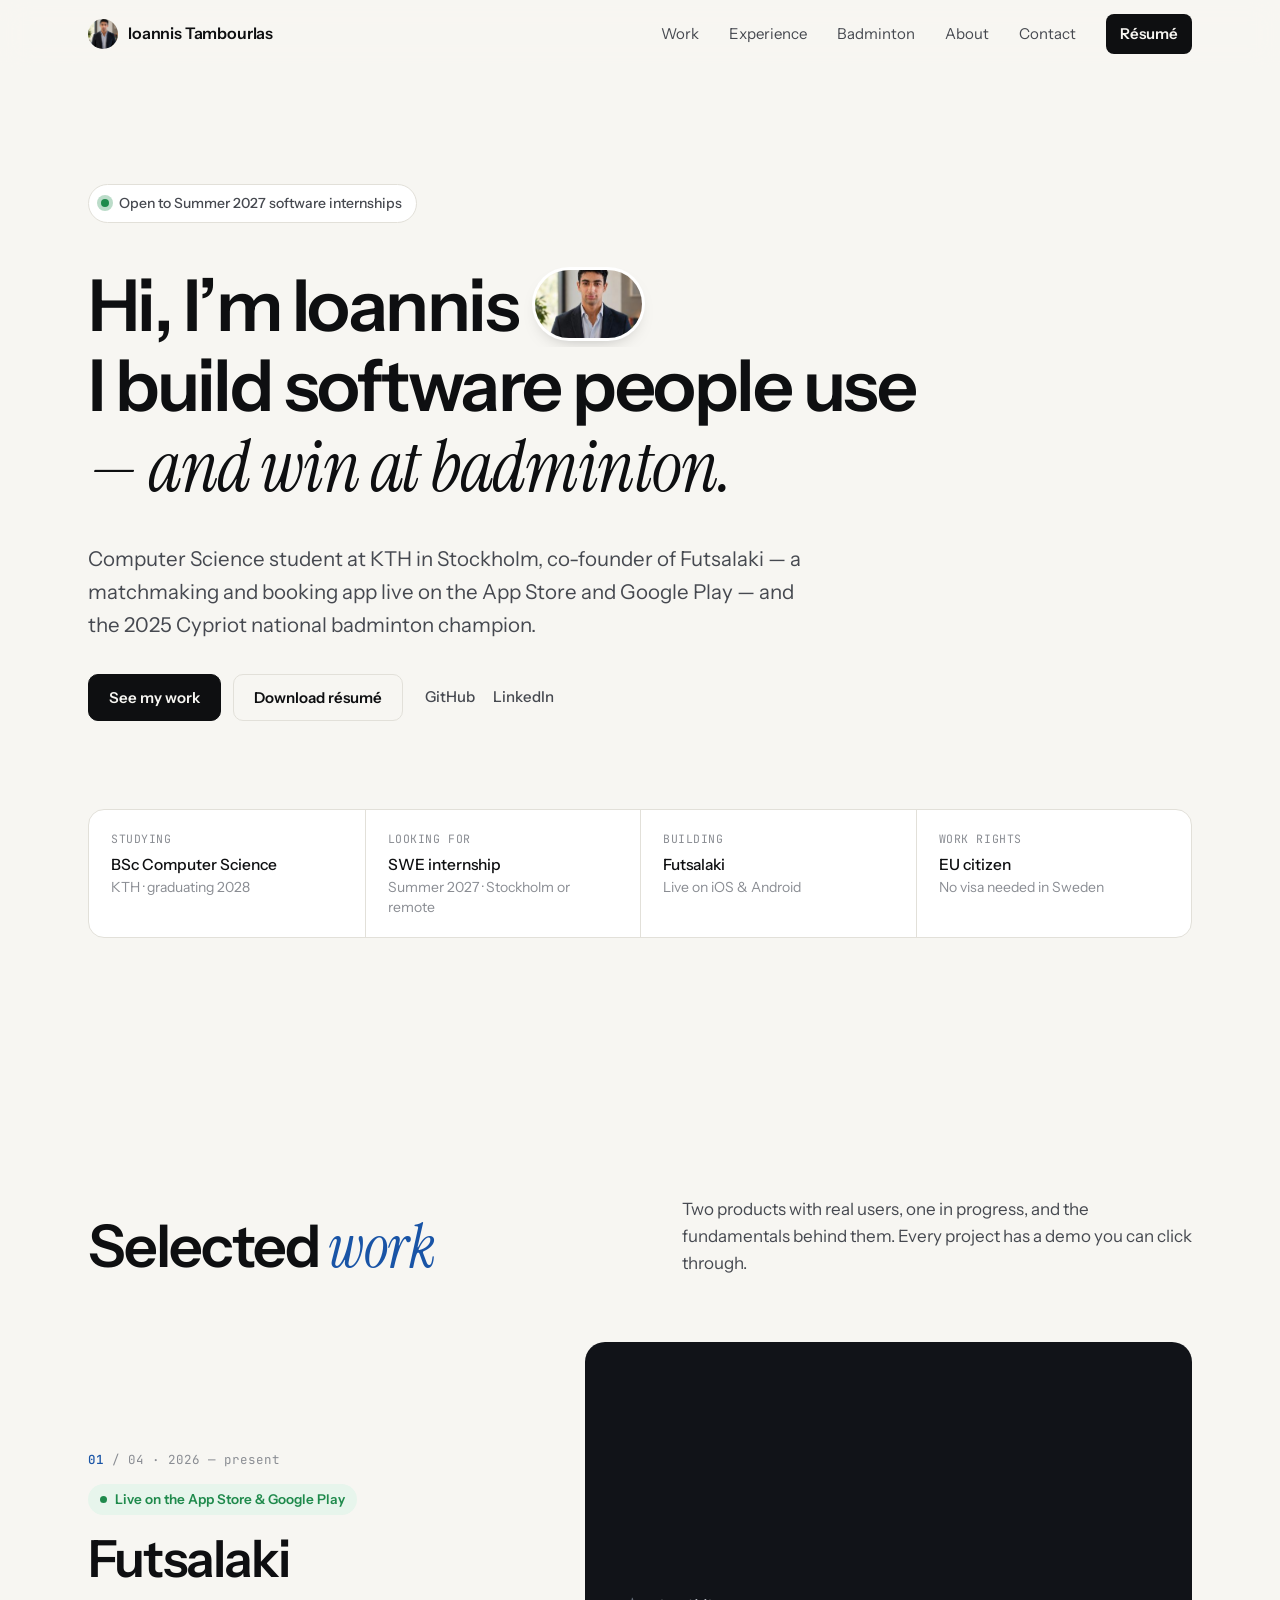
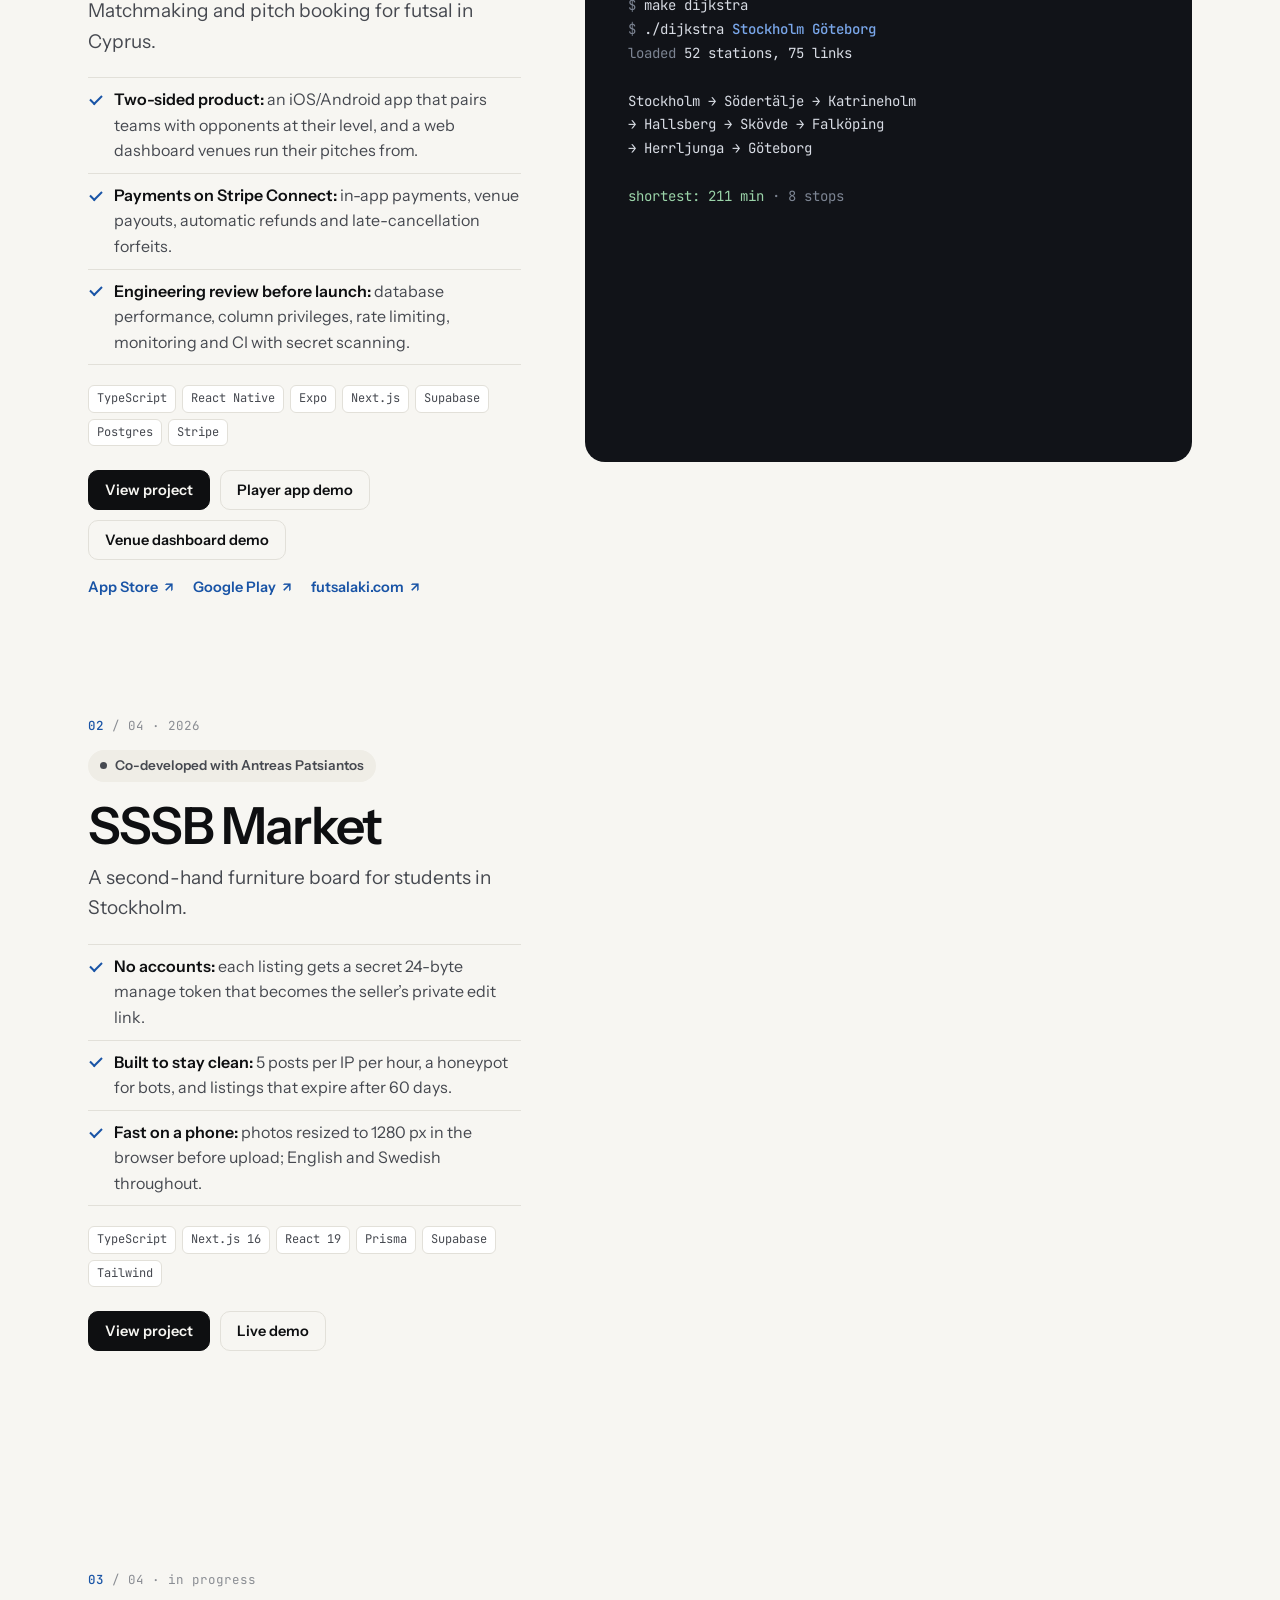
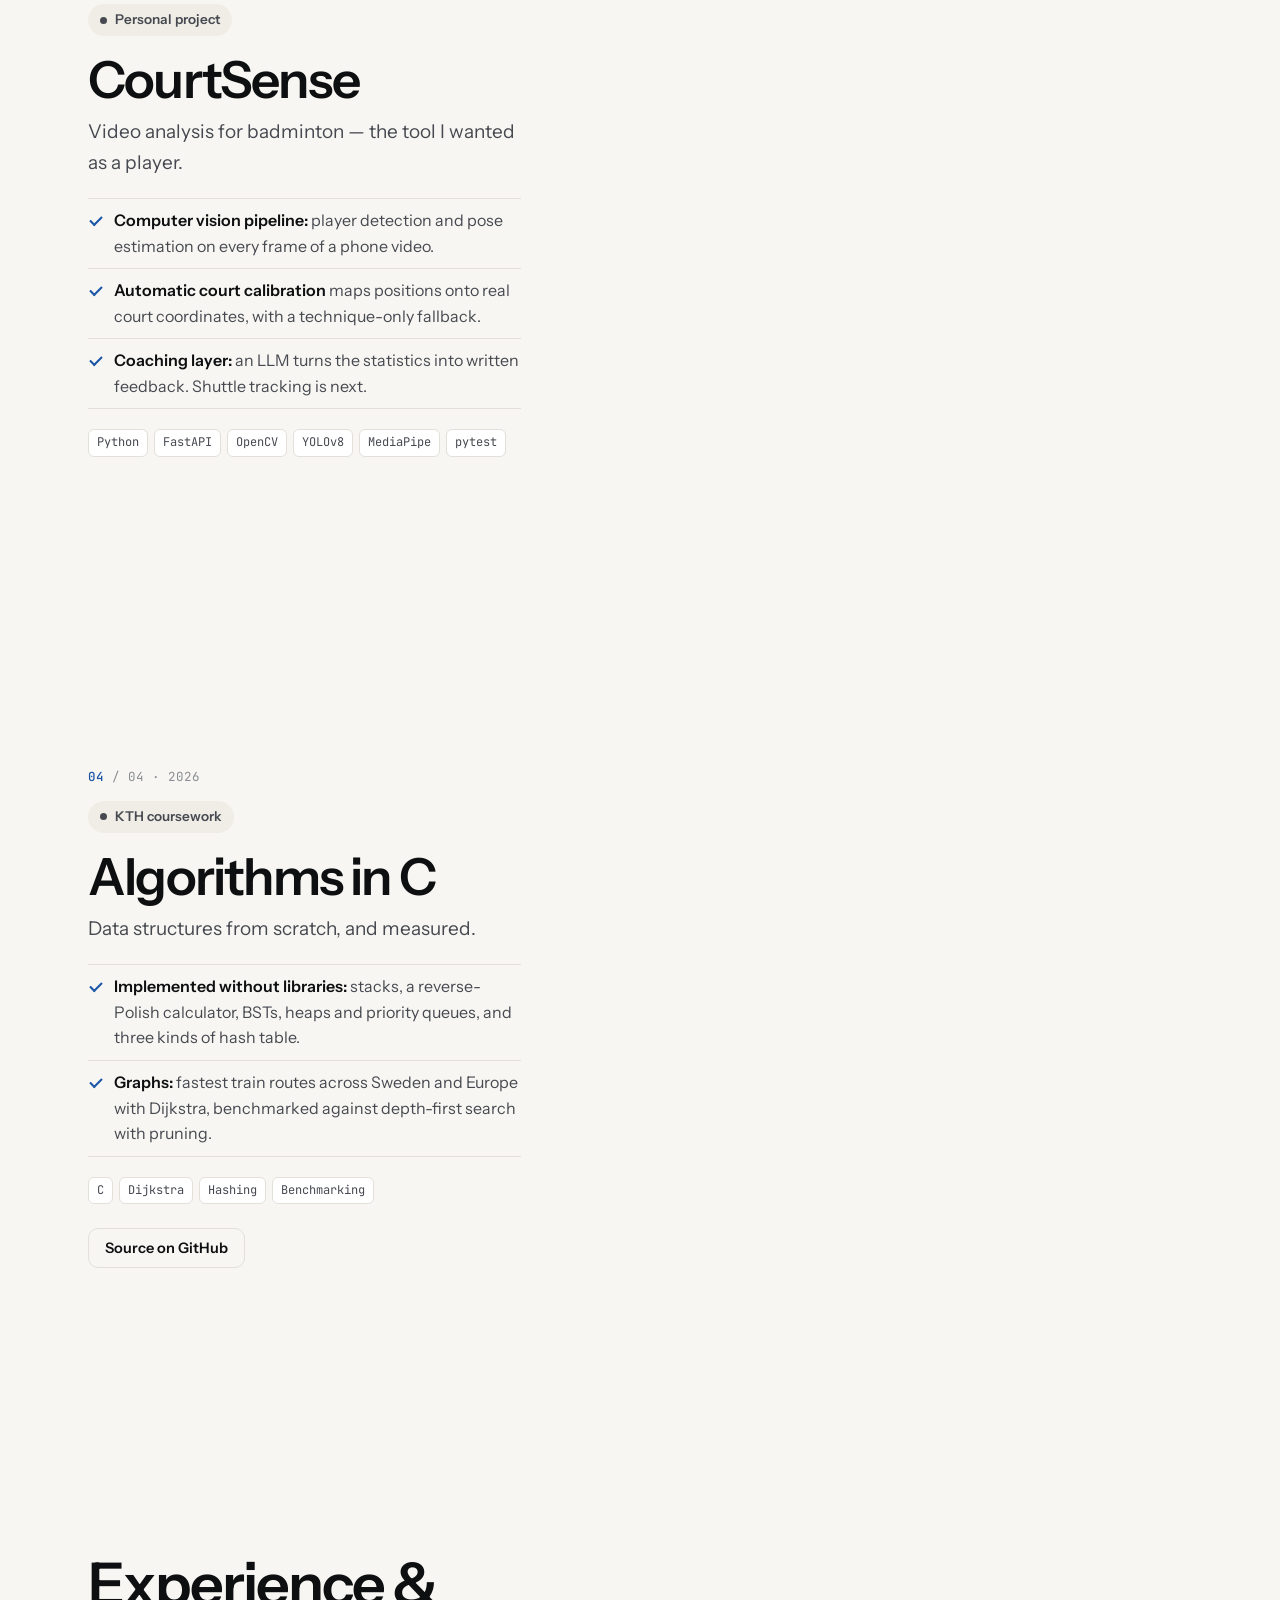
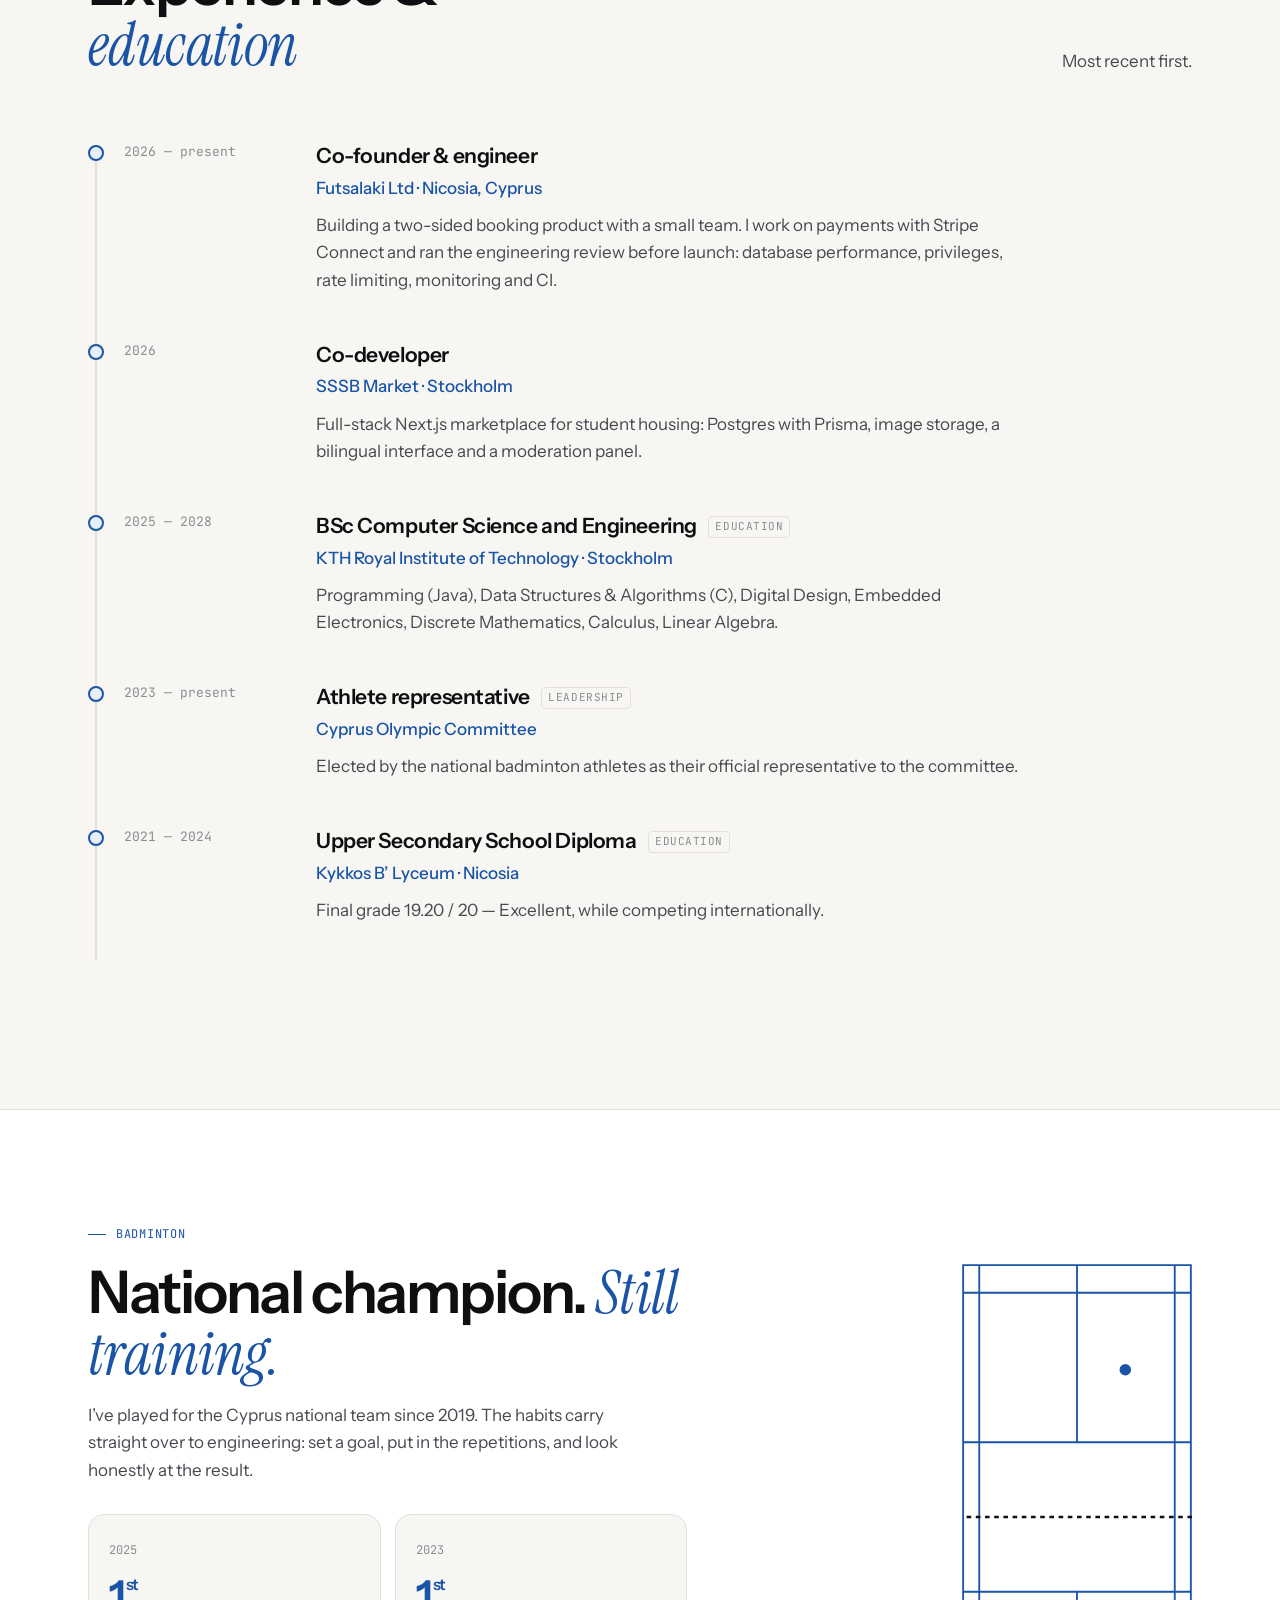
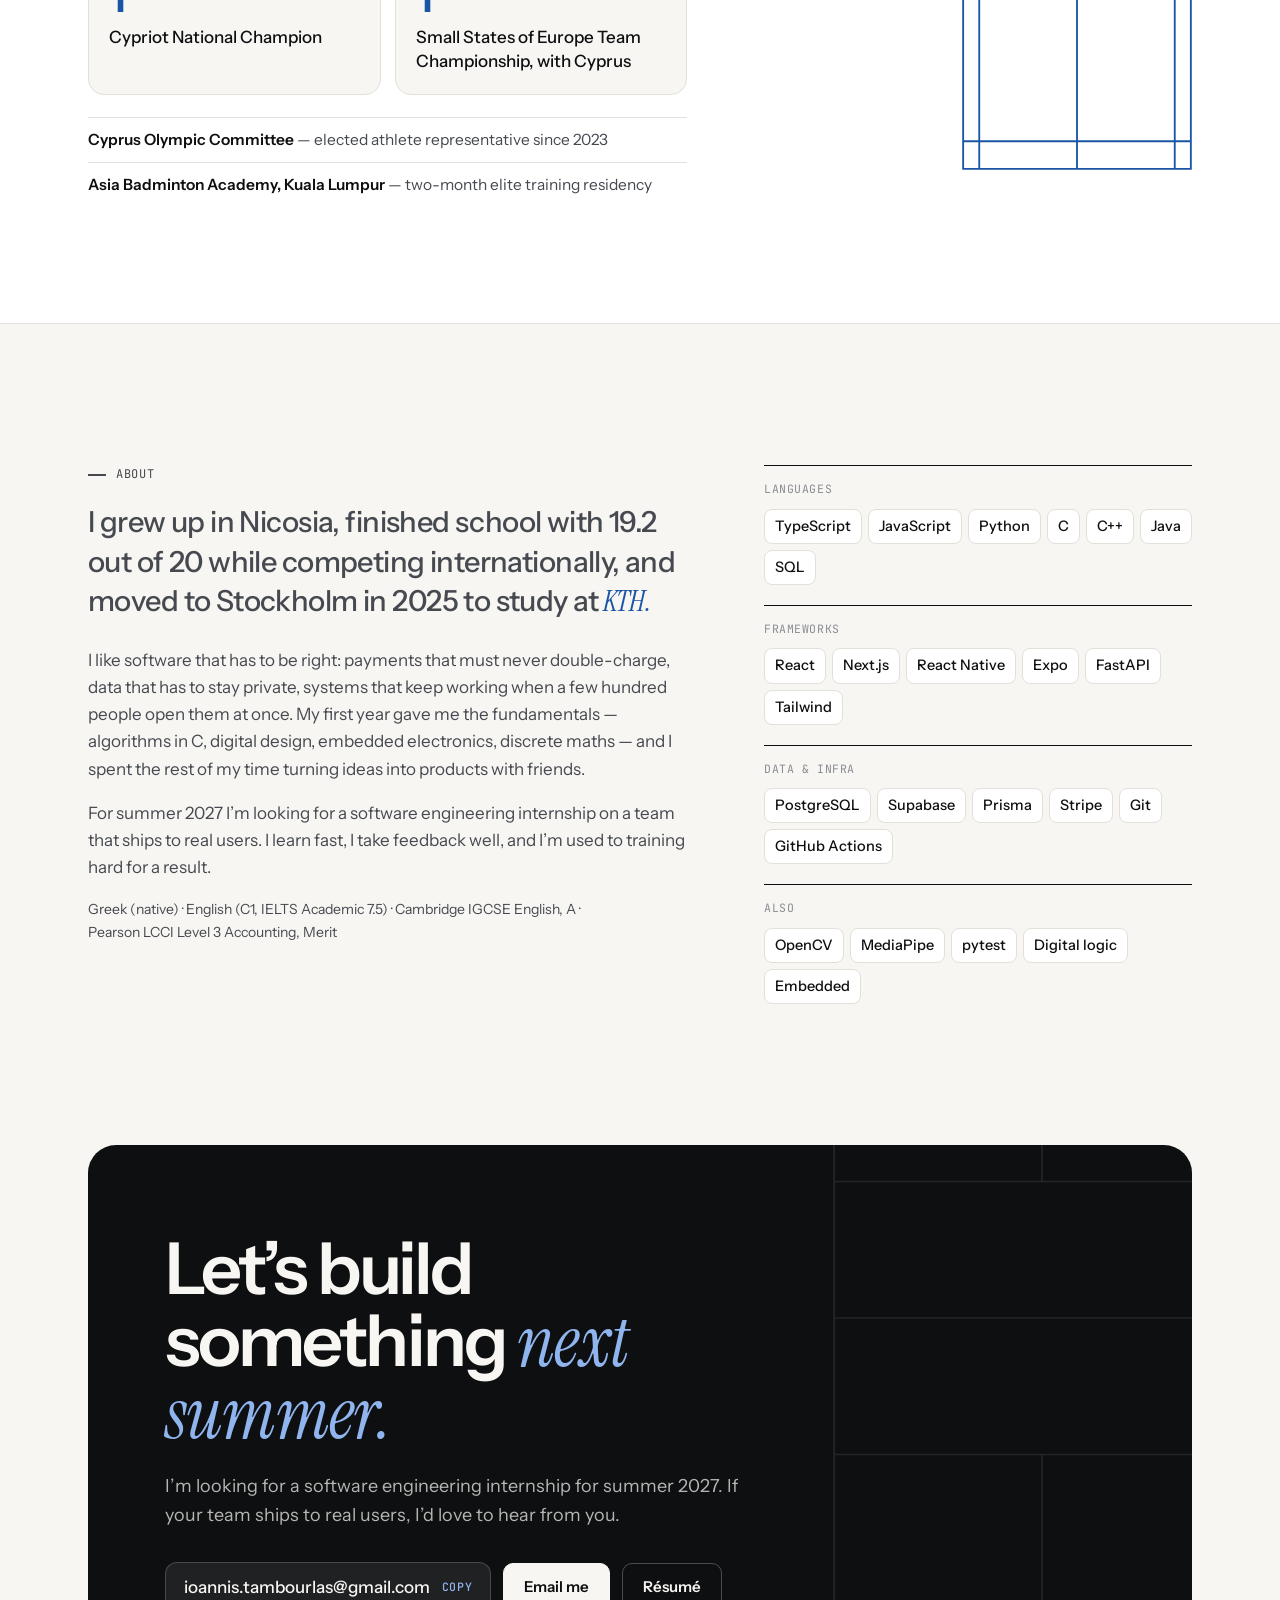
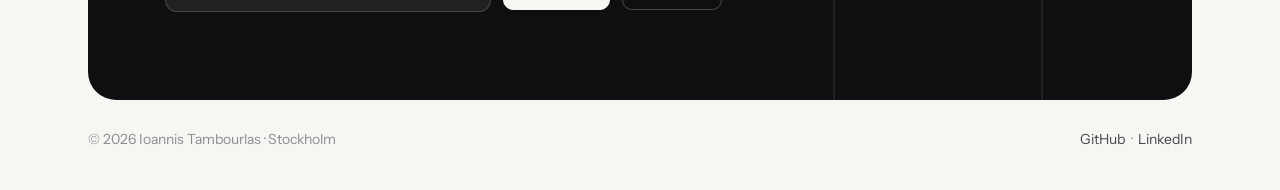
==== commit 42c0a1ce: "Redesign portfolio from scratch for internship applications Light layout with scroll-driven project " ====
--- a/docs/index.html
+++ b/docs/index.html
@@ -3,30 +3,33 @@
 <head>
   <meta charset="utf-8">
   <meta name="viewport" content="width=device-width, initial-scale=1">
-  <title>Ioannis Tambourlas</title>
-  <meta name="description" content="Ioannis Tambourlas — software developer, Computer Science student at KTH, co-founder of Futsalaki and badminton player for Cyprus.">
-  <meta property="og:title" content="Ioannis Tambourlas">
-  <meta property="og:description" content="Software developer at KTH, co-founder of Futsalaki, badminton player for Cyprus.">
+  <title>Ioannis Tambourlas — Software developer</title>
+  <meta name="description" content="Ioannis Tambourlas — Computer Science student at KTH, co-founder of Futsalaki (live on the App Store and Google Play), 2025 Cypriot national badminton champion. Looking for a software engineering internship, summer 2027.">
+  <meta property="og:title" content="Ioannis Tambourlas — Software developer">
+  <meta property="og:description" content="CS at KTH · co-founder of Futsalaki · open to summer 2027 internships.">
   <meta property="og:type" content="profile">
-  <meta property="og:image" content="assets/portrait.jpg">
-  <meta name="theme-color" content="#10241b">
+  <meta property="og:image" content="assets/shots/futsalaki-calendar.jpg">
+  <meta name="theme-color" content="#f7f6f2">
   <link rel="icon" href="assets/favicon.svg" type="image/svg+xml">
   <link rel="preconnect" href="https://fonts.googleapis.com">
   <link rel="preconnect" href="https://fonts.gstatic.com" crossorigin>
-  <link href="https://fonts.googleapis.com/css2?family=Fraunces:ital,opsz,wght@0,9..144,300;0,9..144,400;1,9..144,300;1,9..144,400&family=Schibsted+Grotesk:wght@400;500;600&family=IBM+Plex+Mono:wght@400;500&display=swap" rel="stylesheet">
+  <link href="https://fonts.googleapis.com/css2?family=Instrument+Sans:wght@400;500;600&family=Instrument+Serif:ital@1&family=JetBrains+Mono:wght@400;500&display=swap" rel="stylesheet">
   <link rel="stylesheet" href="styles.css">
+  <script>document.documentElement.classList.add('js');</script>
 </head>
-<body class="home">
+<body>
+
+<div class="progress" id="progress" aria-hidden="true"></div>
 
 <header class="nav">
   <div class="wrap nav__inner">
-    <a class="nav__name" href="#top">Ioannis Tambourlas</a>
+    <a class="nav__name" href="#top"><img src="assets/portrait.jpg" alt="" width="30" height="30">Ioannis Tambourlas</a>
     <button class="nav__toggle" type="button" aria-expanded="false" aria-controls="menu">Menu</button>
     <nav class="nav__links" id="menu" aria-label="Main">
       <a href="#work">Work</a>
-      <a href="#about">About</a>
       <a href="#experience">Experience</a>
       <a href="#badminton">Badminton</a>
+      <a href="#about">About</a>
       <a href="#contact">Contact</a>
       <a class="nav__cv" href="Ioannis-Tambourlas-CV.pdf" download>Résumé</a>
     </nav>
@@ -36,362 +39,261 @@
 <main id="top">
 
   <!-- ================= HERO ================= -->
-  <section class="hero">
-    <div class="hero__photo" aria-hidden="true"><img src="assets/portrait.jpg" alt="" width="267" height="325"></div>
-    <div class="hero__grain" aria-hidden="true"></div>
-    <div class="wrap hero__inner">
-      <p class="hero__where">Stockholm &mdash; Nicosia</p>
-      <h1>Ioannis <em>Tambourlas</em></h1>
-      <p class="hero__lede">
-        <b>Software developer and badminton player.</b> I study Computer Science at KTH, co-founded
-        Futsalaki, and have played for the Cyprus national team since 2019. I like the parts of software
-        that have to be right &mdash; payments, data, reliability.
-      </p>
-      <p class="hero__actions">
-        <a class="arrow" href="#work">Selected work</a>
-        <a class="go" href="Ioannis-Tambourlas-CV.pdf" download>Download résumé</a>
-      </p>
-      <ul class="hero__now" aria-label="Right now">
-        <li>Futsalaki is live on the App Store &amp; Google Play</li>
-        <li>2nd year, BSc Computer Science, KTH</li>
-        <li>Open to internships, summer 2027</li>
-      </ul>
-    </div>
+  <section class="hero wrap">
+    <p class="status fade" style="--d:.05s"><i aria-hidden="true"></i>Open to Summer 2027 software internships</p>
+    <h1>
+      <span class="line"><span style="--d:.1s">Hi, I&rsquo;m Ioannis <span class="face"><img src="assets/portrait.jpg" alt="Ioannis Tambourlas" width="267" height="325"></span></span></span>
+      <span class="line"><span style="--d:.22s">I build software people use</span></span>
+      <span class="line"><span style="--d:.34s"><span class="serif">&mdash; and win at badminton.</span></span></span>
+    </h1>
+    <p class="hero__lede fade" style="--d:.55s">
+      Computer Science student at KTH in Stockholm, co-founder of Futsalaki &mdash; a matchmaking and booking app live on
+      the App Store and Google Play &mdash; and the 2025 Cypriot national badminton champion.
+    </p>
+    <div class="hero__cta fade" style="--d:.65s">
+      <a class="btn" href="#work">See my work</a>
+      <a class="btn btn--line" href="Ioannis-Tambourlas-CV.pdf" download>Download résumé</a>
+      <span class="hero__social">
+        <a href="https://github.com/ioannistambourlas" rel="noopener">GitHub</a>
+        <a href="https://www.linkedin.com/in/ioannis-tambourlas-84197b3ab/" rel="noopener">LinkedIn</a>
+      </span>
+    </div>
+
+    <dl class="glance fade" style="--d:.8s">
+      <div><dt>Studying</dt><dd>BSc Computer Science<small>KTH &middot; graduating 2028</small></dd></div>
+      <div><dt>Looking for</dt><dd>SWE internship<small>Summer 2027 &middot; Stockholm or remote</small></dd></div>
+      <div><dt>Building</dt><dd>Futsalaki<small>Live on iOS &amp; Android</small></dd></div>
+      <div><dt>Work rights</dt><dd>EU citizen<small>No visa needed in Sweden</small></dd></div>
+    </dl>
   </section>
 
   <!-- ================= WORK ================= -->
   <section class="section wrap" id="work">
-    <div class="head">
-      <h2>Selected <em>work</em></h2>
-      <p>Two products with real users, one in progress, and the coursework behind them. Open any project to see screenshots, demos you can click through, and how it was built.</p>
-    </div>
-
-    <ol class="index">
-      <li class="proj" data-project="futsalaki" data-peek="assets/shots/futsalaki-app-3.webp" data-peek-tall>
-        <div class="proj__row">
-          <span class="proj__year">2026 &mdash;</span>
-          <h3 class="proj__name">Futsalaki<small>Co-founder &amp; engineer</small></h3>
-          <p class="proj__what">Matchmaking and pitch booking for futsal in Cyprus &mdash; a player app and a venue dashboard.
-            <span class="proj__status">Live on App Store &amp; Google Play</span></p>
-          <a class="proj__open" href="work/futsalaki/" data-open="futsalaki"><span>View project</span><i aria-hidden="true">+</i></a>
+    <div class="shead rv">
+      <h2>Selected <span class="serif">work</span></h2>
+      <p>Two products with real users, one in progress, and the fundamentals behind them. Every project has a demo you can click through.</p>
+    </div>
+
+    <div class="work">
+      <div class="work__stage" id="stage" aria-hidden="true"></div>
+
+      <div class="work__list">
+
+        <article class="pj" data-i="0" id="futsalaki">
+          <div class="pj__media">
+            <div class="frame frame--fut">
+              <span class="frame__tag">Venue dashboard + player app</span>
+              <img class="dash" src="assets/shots/futsalaki-calendar.jpg" alt="Futsalaki venue dashboard calendar" loading="lazy">
+              <img class="phone phone2" src="assets/shots/futsalaki-app-1.webp" alt="Futsalaki app: join an open match" loading="lazy">
+              <img class="phone" src="assets/shots/futsalaki-app-3.webp" alt="Futsalaki app: book a full pitch" loading="lazy">
+            </div>
+          </div>
+          <p class="pj__num"><b>01</b> / 04 &middot; 2026 &mdash; present</p>
+          <span class="pj__badge">Live on the App Store &amp; Google Play</span>
+          <h3>Futsalaki</h3>
+          <p class="pj__tag">Matchmaking and pitch booking for futsal in Cyprus.</p>
+          <ul>
+            <li><b>Two-sided product:</b> an iOS/Android app that pairs teams with opponents at their level, and a web dashboard venues run their pitches from.</li>
+            <li><b>Payments on Stripe Connect:</b> in-app payments, venue payouts, automatic refunds and late-cancellation forfeits.</li>
+            <li><b>Engineering review before launch:</b> database performance, column privileges, rate limiting, monitoring and CI with secret scanning.</li>
+          </ul>
+          <p class="stack"><span>TypeScript</span><span>React Native</span><span>Expo</span><span>Next.js</span><span>Supabase</span><span>Postgres</span><span>Stripe</span></p>
+          <div class="pj__cta">
+            <a class="btn btn--sm" href="work/futsalaki/">View project</a>
+            <a class="btn btn--sm btn--line" href="demos/futsalaki-app/">Player app demo</a>
+            <a class="btn btn--sm btn--line" href="demos/futsalaki/">Venue dashboard demo</a>
+          </div>
+          <p class="pj__links">
+            <a class="link link--ext" href="https://apps.apple.com/us/app/futsalaki/id6781737625" rel="noopener">App Store</a>
+            <a class="link link--ext" href="https://play.google.com/store/apps/details?id=com.futsalaki.app" rel="noopener">Google Play</a>
+            <a class="link link--ext" href="https://futsalaki.com" rel="noopener">futsalaki.com</a>
+          </p>
+        </article>
+
+        <article class="pj" data-i="1" id="sssb-market">
+          <div class="pj__media">
+            <div class="frame frame--sssb">
+              <img src="assets/shots/market-board.jpg" alt="SSSB Market board" loading="lazy">
+              <img src="assets/shots/market-listing.jpg" alt="A listing" loading="lazy">
+              <img src="assets/shots/market-sell.jpg" alt="The sell form" loading="lazy">
+            </div>
+          </div>
+          <p class="pj__num"><b>02</b> / 04 &middot; 2026</p>
+          <span class="pj__badge pj__badge--muted">Co-developed with Antreas Patsiantos</span>
+          <h3>SSSB Market</h3>
+          <p class="pj__tag">A second-hand furniture board for students in Stockholm.</p>
+          <ul>
+            <li><b>No accounts:</b> each listing gets a secret 24-byte manage token that becomes the seller&rsquo;s private edit link.</li>
+            <li><b>Built to stay clean:</b> 5 posts per IP per hour, a honeypot for bots, and listings that expire after 60 days.</li>
+            <li><b>Fast on a phone:</b> photos resized to 1280&nbsp;px in the browser before upload; English and Swedish throughout.</li>
+          </ul>
+          <p class="stack"><span>TypeScript</span><span>Next.js 16</span><span>React 19</span><span>Prisma</span><span>Supabase</span><span>Tailwind</span></p>
+          <div class="pj__cta">
+            <a class="btn btn--sm" href="work/sssb-market/">View project</a>
+            <a class="btn btn--sm btn--line" href="demos/student-market/">Live demo</a>
+          </div>
+        </article>
+
+        <article class="pj" data-i="2" id="courtsense">
+          <div class="pj__media">
+            <div class="frame frame--court">
+              <ol class="pipe">
+                <li>Rally video<small>phone</small></li>
+                <li>Player detection<small>YOLOv8</small></li>
+                <li>Pose estimation<small>MediaPipe</small></li>
+                <li>Court calibration<small>automatic</small></li>
+                <li>Footwork &amp; coverage stats<small>NumPy</small></li>
+                <li>Coaching feedback<small>LLM</small></li>
+              </ol>
+            </div>
+          </div>
+          <p class="pj__num"><b>03</b> / 04 &middot; in progress</p>
+          <span class="pj__badge pj__badge--muted">Personal project</span>
+          <h3>CourtSense</h3>
+          <p class="pj__tag">Video analysis for badminton &mdash; the tool I wanted as a player.</p>
+          <ul>
+            <li><b>Computer vision pipeline:</b> player detection and pose estimation on every frame of a phone video.</li>
+            <li><b>Automatic court calibration</b> maps positions onto real court coordinates, with a technique-only fallback.</li>
+            <li><b>Coaching layer:</b> an LLM turns the statistics into written feedback. Shuttle tracking is next.</li>
+          </ul>
+          <p class="stack"><span>Python</span><span>FastAPI</span><span>OpenCV</span><span>YOLOv8</span><span>MediaPipe</span><span>pytest</span></p>
+        </article>
+
+        <article class="pj" data-i="3" id="algorithms">
+          <div class="pj__media">
+            <div class="frame frame--algo">
+              <div><i>$</i> make dijkstra</div>
+              <div><i>$</i> ./dijkstra <b>Stockholm</b> <b>Göteborg</b></div>
+              <div><i>loaded</i> 52 stations, 75 links</div>
+              <div>&nbsp;</div>
+              <div>Stockholm &rarr; Södertälje &rarr; Katrineholm</div>
+              <div>&rarr; Hallsberg &rarr; Skövde &rarr; Falköping</div>
+              <div>&rarr; Herrljunga &rarr; Göteborg</div>
+              <div>&nbsp;</div>
+              <div><em>shortest: 211 min</em> <i>&middot; 8 stops</i></div>
+            </div>
+          </div>
+          <p class="pj__num"><b>04</b> / 04 &middot; 2026</p>
+          <span class="pj__badge pj__badge--muted">KTH coursework</span>
+          <h3>Algorithms in C</h3>
+          <p class="pj__tag">Data structures from scratch, and measured.</p>
+          <ul>
+            <li><b>Implemented without libraries:</b> stacks, a reverse-Polish calculator, BSTs, heaps and priority queues, and three kinds of hash table.</li>
+            <li><b>Graphs:</b> fastest train routes across Sweden and Europe with Dijkstra, benchmarked against depth-first search with pruning.</li>
+          </ul>
+          <p class="stack"><span>C</span><span>Dijkstra</span><span>Hashing</span><span>Benchmarking</span></p>
+          <div class="pj__cta">
+            <a class="btn btn--sm btn--line" href="https://github.com/ioannistambourlas/KTH-Data-Structure-and-Algorithms" rel="noopener">Source on GitHub</a>
+          </div>
+        </article>
+
+      </div>
+    </div>
+  </section>
+
+  <!-- ================= EXPERIENCE ================= -->
+  <section class="section wrap" id="experience">
+    <div class="shead rv">
+      <h2>Experience &amp; <span class="serif">education</span></h2>
+      <p>Most recent first.</p>
+    </div>
+    <ol class="tl" id="timeline">
+      <li class="rv">
+        <span class="tl__when">2026 &mdash; present</span>
+        <div><h3>Co-founder &amp; engineer</h3><p class="tl__org">Futsalaki Ltd &middot; Nicosia, Cyprus</p>
+        <p>Building a two-sided booking product with a small team. I work on payments with Stripe Connect and ran the engineering review before launch: database performance, privileges, rate limiting, monitoring and CI.</p></div>
+      </li>
+      <li class="rv">
+        <span class="tl__when">2026</span>
+        <div><h3>Co-developer</h3><p class="tl__org">SSSB Market &middot; Stockholm</p>
+        <p>Full-stack Next.js marketplace for student housing: Postgres with Prisma, image storage, a bilingual interface and a moderation panel.</p></div>
+      </li>
+      <li class="rv">
+        <span class="tl__when">2025 &mdash; 2028</span>
+        <div><h3>BSc Computer Science and Engineering <span class="tl__kind">Education</span></h3><p class="tl__org">KTH Royal Institute of Technology &middot; Stockholm</p>
+        <p>Programming (Java), Data Structures &amp; Algorithms (C), Digital Design, Embedded Electronics, Discrete Mathematics, Calculus, Linear Algebra.</p></div>
+      </li>
+      <li class="rv">
+        <span class="tl__when">2023 &mdash; present</span>
+        <div><h3>Athlete representative <span class="tl__kind">Leadership</span></h3><p class="tl__org">Cyprus Olympic Committee</p>
+        <p>Elected by the national badminton athletes as their official representative to the committee.</p></div>
+      </li>
+      <li class="rv">
+        <span class="tl__when">2021 &mdash; 2024</span>
+        <div><h3>Upper Secondary School Diploma <span class="tl__kind">Education</span></h3><p class="tl__org">Kykkos B&rsquo; Lyceum &middot; Nicosia</p>
+        <p>Final grade 19.20 / 20 &mdash; Excellent, while competing internationally.</p></div>
+      </li>
+    </ol>
+  </section>
+
+  <!-- ================= BADMINTON ================= -->
+  <section class="sport" id="badminton">
+    <div class="wrap sport__inner">
+      <div>
+        <p class="eyebrow rv">Badminton</p>
+        <h2 class="rv">National champion. <span class="serif">Still training.</span></h2>
+        <p class="sport__lede rv">I&rsquo;ve played for the Cyprus national team since 2019. The habits carry straight over to engineering: set a goal, put in the repetitions, and look honestly at the result.</p>
+        <div class="medals">
+          <div class="medal rv" style="--d:.05s"><span class="medal__year">2025</span><b>1<sup>st</sup></b><p>Cypriot National Champion</p></div>
+          <div class="medal rv" style="--d:.15s"><span class="medal__year">2023</span><b>1<sup>st</sup></b><p>Small States of Europe Team Championship, with Cyprus</p></div>
         </div>
-      </li>
-      <li class="proj" data-project="sssb" data-peek="assets/shots/market-board.jpg" data-peek-tall>
-        <div class="proj__row">
-          <span class="proj__year">2026</span>
-          <h3 class="proj__name">SSSB Market<small>Co-developer</small></h3>
-          <p class="proj__what">A second-hand furniture board for students in Stockholm. No accounts, WhatsApp contact, English and Swedish.
-            <span class="tags">Next.js &middot; Prisma &middot; Supabase</span></p>
-          <a class="proj__open" href="work/sssb-market/" data-open="sssb"><span>View project</span><i aria-hidden="true">+</i></a>
-        </div>
-      </li>
-      <li class="proj proj--quiet" data-project="courtsense">
-        <div class="proj__row">
-          <span class="proj__year">Now</span>
-          <h3 class="proj__name">CourtSense<small>Personal project</small></h3>
-          <p class="proj__what">Badminton video analysis: film a rally, get footwork stats and coaching feedback.
-            <span class="tags">Python &middot; OpenCV &middot; YOLOv8 &middot; MediaPipe</span></p>
-          <button class="proj__open" type="button" data-open="courtsense"><span>View project</span><i aria-hidden="true">+</i></button>
-        </div>
-      </li>
-      <li class="proj proj--quiet" data-project="algorithms">
-        <div class="proj__row">
-          <span class="proj__year">2026</span>
-          <h3 class="proj__name">Algorithms in C<small>KTH coursework</small></h3>
-          <p class="proj__what">Data structures from scratch, benchmarked &mdash; with Dijkstra over the European rail network.
-            <span class="tags">C &middot; graphs &middot; hashing</span></p>
-          <button class="proj__open" type="button" data-open="algorithms"><span>View project</span><i aria-hidden="true">+</i></button>
-        </div>
-      </li>
-    </ol>
-  </section>
-
-  <!-- ================= ABOUT ================= -->
+        <ul class="sport__more rv">
+          <li><b>Cyprus Olympic Committee</b> &mdash; elected athlete representative since 2023</li>
+          <li><b>Asia Badminton Academy, Kuala Lumpur</b> &mdash; two-month elite training residency</li>
+        </ul>
+      </div>
+      <svg class="courtdraw" id="court" viewBox="0 0 200 440" aria-hidden="true">
+        <rect class="draw" x="1" y="1" width="198" height="438"/>
+        <line class="draw" x1="15" y1="1" x2="15" y2="439"/><line class="draw" x1="185" y1="1" x2="185" y2="439"/>
+        <line class="draw" x1="1" y1="25" x2="199" y2="25"/><line class="draw" x1="1" y1="415" x2="199" y2="415"/>
+        <line class="draw" x1="1" y1="155" x2="199" y2="155"/><line class="draw" x1="1" y1="285" x2="199" y2="285"/>
+        <line class="draw" x1="100" y1="1" x2="100" y2="155"/><line class="draw" x1="100" y1="285" x2="100" y2="439"/>
+        <line class="net" x1="-4" y1="220" x2="204" y2="220"/>
+        <circle class="dot" cx="142" cy="92" r="5"/>
+      </svg>
+    </div>
+  </section>
+
+  <!-- ================= ABOUT + SKILLS ================= -->
   <section class="section wrap" id="about">
     <div class="about">
-      <figure class="about__photo">
-        <img src="assets/portrait.jpg" alt="Ioannis Tambourlas" width="267" height="325" loading="lazy">
-        <figcaption>Ioannis Tambourlas &middot; Stockholm, 2026</figcaption>
-      </figure>
       <div class="about__text">
-        <p class="label">About</p>
-        <blockquote>Set the goal, do the repetitions, look honestly at the result. It works on court, and it works in code.</blockquote>
-        <p>
-          I grew up in Nicosia playing badminton at a level that didn&rsquo;t leave much time for anything else &mdash;
-          and still finished school with 19.2 out of 20. In 2025 I moved to Stockholm to study Computer Science and
-          Engineering at KTH.
-        </p>
-        <p>
-          My first year covered the fundamentals: algorithms and data structures in C, digital design, embedded
-          electronics and discrete mathematics. The rest of my time went into turning ideas into products with friends
-          &mdash; one of them now takes real bookings and real payments every week.
-        </p>
-        <dl class="facts">
-          <div><dt>Based in</dt><dd>Stockholm, Sweden</dd></div>
-          <div><dt>From</dt><dd>Nicosia, Cyprus</dd></div>
-          <div><dt>Studying</dt><dd>BSc Computer Science, KTH &middot; 2025&ndash;2028</dd></div>
-          <div><dt>Languages</dt><dd>Greek (native), English (C1)</dd></div>
-        </dl>
-      </div>
-    </div>
-  </section>
-
-  <!-- ================= EXPERIENCE ================= -->
-  <section class="section wrap" id="experience">
-    <div class="head">
-      <h2>Experience &amp; <em>education</em></h2>
-      <p>Where the hours have gone.</p>
-    </div>
-    <ol class="tl">
-      <li>
-        <span class="tl__when">2026 &mdash; now</span>
-        <div><h3>Co-founder &amp; engineer</h3><p class="tl__org">Futsalaki Ltd &middot; Nicosia</p></div>
-        <p class="tl__desc">Two-sided product &mdash; player app and venue dashboard. Payments on Stripe Connect, and an engineering review of database performance, privileges, rate limiting, monitoring and CI.</p>
-      </li>
-      <li>
-        <span class="tl__when">2026</span>
-        <div><h3>Co-developer</h3><p class="tl__org">SSSB Market &middot; Stockholm</p></div>
-        <p class="tl__desc">Full-stack Next.js marketplace with Postgres, image storage, a bilingual interface and moderation.</p>
-      </li>
-      <li>
-        <span class="tl__when">2023 &mdash; now</span>
-        <div><h3>Athlete representative</h3><p class="tl__org">Cyprus Olympic Committee</p></div>
-        <p class="tl__desc">Elected by the national badminton athletes as their official representative to the committee.</p>
-      </li>
-    </ol>
-    <p class="sub-head">Education</p>
-    <ol class="tl">
-      <li>
-        <span class="tl__when">2025 &mdash; 2028</span>
-        <div><h3>BSc Computer Science and Engineering</h3><p class="tl__org">KTH Royal Institute of Technology &middot; Stockholm</p></div>
-        <p class="tl__desc">Programming (Java), Data Structures &amp; Algorithms (C), Digital Design, Embedded Electronics, Discrete Mathematics, Calculus, Linear Algebra.</p>
-      </li>
-      <li>
-        <span class="tl__when">2021 &mdash; 2024</span>
-        <div><h3>Upper Secondary School Diploma</h3><p class="tl__org">Kykkos B&rsquo; Lyceum &middot; Nicosia</p></div>
-        <p class="tl__desc">Final grade 19.20 / 20 &mdash; Excellent.</p>
-      </li>
-    </ol>
-  </section>
-
-  <!-- ================= BADMINTON ================= -->
-  <section class="court" id="badminton">
-    <div class="wrap court__inner">
-      <div>
-        <p class="label">Badminton</p>
-        <h2>For Cyprus, <em>since 2019.</em></h2>
-        <ol class="board">
-          <li><span>2023</span><p>Small States of Europe Team Championship</p><b>1<sup>st</sup></b></li>
-          <li><span>2023</span><p>Cyprus National Championships &mdash; men&rsquo;s doubles</p><b>1<sup>st</sup></b></li>
-          <li><span>2023</span><p>Cyprus National Championships &mdash; mixed doubles</p><b>1<sup>st</sup></b></li>
-          <li><span>2023</span><p>Israel International Junior &mdash; men&rsquo;s doubles</p><b>2<sup>nd</sup></b></li>
-        </ol>
-      </div>
-      <div class="court__side">
-        <svg class="court__svg" viewBox="0 0 200 440" aria-hidden="true">
-          <rect x="1" y="1" width="198" height="438"/>
-          <line x1="15" y1="1" x2="15" y2="439"/><line x1="185" y1="1" x2="185" y2="439"/>
-          <line x1="1" y1="25" x2="199" y2="25"/><line x1="1" y1="415" x2="199" y2="415"/>
-          <line x1="1" y1="155" x2="199" y2="155"/><line x1="1" y1="285" x2="199" y2="285"/>
-          <line x1="100" y1="1" x2="100" y2="155"/><line x1="100" y1="285" x2="100" y2="439"/>
-          <line class="net" x1="-4" y1="220" x2="204" y2="220"/>
-        </svg>
-        <div class="court__notes">
-          <p><b>Asia Badminton Academy, Kuala Lumpur</b>A two-month elite training residency.</p>
-          <p><b>Cyprus Olympic Committee</b>Elected in 2023 as the national badminton athletes&rsquo; representative, and still serving.</p>
-        </div>
-      </div>
-    </div>
-  </section>
-
-  <!-- ================= TOOLBOX ================= -->
-  <section class="section wrap" id="skills">
-    <div class="head">
-      <h2>What I <em>work with</em></h2>
-      <p>Tools I&rsquo;ve shipped with, not a list of logos.</p>
-    </div>
-    <div class="tools">
-      <div><h3>Languages</h3><p>TypeScript<br>JavaScript<br>Python<br>C / C++<br>Java<br>SQL</p></div>
-      <div><h3>Web &amp; mobile</h3><p>Next.js<br>React<br>React Native (Expo)<br>Tailwind CSS</p></div>
-      <div><h3>Backend &amp; data</h3><p>PostgreSQL<br>Supabase<br>Prisma<br>FastAPI<br>Stripe Connect</p></div>
-      <div><h3>Also</h3><p>Git &amp; GitHub Actions<br>OpenCV, MediaPipe<br>pytest<br>Digital logic &amp; embedded</p></div>
-    </div>
-    <p class="certs">Certificates: IELTS Academic 7.5 (2023) &middot; Cambridge IGCSE English as a Second Language, A (2022) &middot; Pearson LCCI Level 3 Certificate in Accounting, Merit (2022)</p>
+        <p class="eyebrow rv">About</p>
+        <p class="big rv">I grew up in Nicosia, finished school with 19.2 out of 20 while competing internationally, and moved to Stockholm in 2025 to study at <span class="serif">KTH.</span></p>
+        <p class="rv">I like software that has to be right: payments that must never double-charge, data that has to stay private, systems that keep working when a few hundred people open them at once. My first year gave me the fundamentals &mdash; algorithms in C, digital design, embedded electronics, discrete maths &mdash; and I spent the rest of my time turning ideas into products with friends.</p>
+        <p class="rv">For summer 2027 I&rsquo;m looking for a software engineering internship on a team that ships to real users. I learn fast, I take feedback well, and I&rsquo;m used to training hard for a result.</p>
+        <p class="certs rv">Greek (native) &middot; English (C1, IELTS Academic 7.5) &middot; Cambridge IGCSE English, A &middot; Pearson LCCI Level 3 Accounting, Merit</p>
+      </div>
+      <div class="skills">
+        <div class="rv"><h3>Languages</h3><p><span>TypeScript</span><span>JavaScript</span><span>Python</span><span>C</span><span>C++</span><span>Java</span><span>SQL</span></p></div>
+        <div class="rv"><h3>Frameworks</h3><p><span>React</span><span>Next.js</span><span>React Native</span><span>Expo</span><span>FastAPI</span><span>Tailwind</span></p></div>
+        <div class="rv"><h3>Data &amp; infra</h3><p><span>PostgreSQL</span><span>Supabase</span><span>Prisma</span><span>Stripe</span><span>Git</span><span>GitHub Actions</span></p></div>
+        <div class="rv"><h3>Also</h3><p><span>OpenCV</span><span>MediaPipe</span><span>pytest</span><span>Digital logic</span><span>Embedded</span></p></div>
+      </div>
+    </div>
   </section>
 
   <!-- ================= CONTACT ================= -->
-  <section class="section wrap" id="contact">
-    <div class="contact">
-      <div>
-        <p class="label">Contact</p>
-        <h2>Write <em>to me.</em></h2>
-        <p class="contact__lead">Internships, projects, or a game of badminton in Stockholm &mdash; I reply to everything.</p>
-        <p class="contact__mail"><a href="mailto:ioannis.tambourlas@gmail.com">ioannis.tambourlas@gmail.com</a></p>
-        <ul class="contact__links">
-          <li><a class="ext" href="https://www.linkedin.com/in/ioannis-tambourlas-84197b3ab/" rel="noopener">LinkedIn</a></li>
-          <li><a class="ext" href="https://github.com/ioannistambourlas" rel="noopener">GitHub</a></li>
-          <li><a class="arrow" href="Ioannis-Tambourlas-CV.pdf" download>Résumé (PDF)</a></li>
-        </ul>
-      </div>
-      <form class="form" id="form" action="mailto:ioannis.tambourlas@gmail.com" method="get">
-        <label>Your name<input name="name" autocomplete="name" required></label>
-        <label>Your email<input name="email" type="email" autocomplete="email" required></label>
-        <label>Message<textarea name="message" rows="4" required></textarea></label>
-        <button class="btn" type="submit">Send message</button>
-        <p class="form__note">Opens your email app with the message filled in.</p>
-      </form>
+  <section class="wrap" id="contact">
+    <div class="cta rv">
+      <svg class="bg" viewBox="0 0 200 440" aria-hidden="true"><rect x="1" y="1" width="198" height="438"/><line x1="1" y1="155" x2="199" y2="155"/><line x1="1" y1="285" x2="199" y2="285"/><line x1="100" y1="1" x2="100" y2="155"/><line x1="100" y1="285" x2="100" y2="439"/><line x1="1" y1="220" x2="199" y2="220"/></svg>
+      <h2>Let&rsquo;s build something <span class="serif">next summer.</span></h2>
+      <p>I&rsquo;m looking for a software engineering internship for summer 2027. If your team ships to real users, I&rsquo;d love to hear from you.</p>
+      <div class="cta__row">
+        <button class="copy" type="button" id="copy" data-email="ioannis.tambourlas@gmail.com">ioannis.tambourlas@gmail.com <small id="copyLabel">Copy</small></button>
+        <a class="btn" href="mailto:ioannis.tambourlas@gmail.com?subject=Summer%202027%20internship">Email me</a>
+        <a class="btn btn--line" href="Ioannis-Tambourlas-CV.pdf" download>Résumé</a>
+      </div>
     </div>
   </section>
 
 </main>
 
 <footer class="foot wrap">
-  <span>&copy; <span id="y">2026</span> Ioannis Tambourlas</span>
-  <span>Stockholm &middot; Nicosia</span>
+  <span>&copy; <span id="y">2026</span> Ioannis Tambourlas &middot; Stockholm</span>
+  <span><a href="https://github.com/ioannistambourlas" rel="noopener">GitHub</a> &nbsp;&middot;&nbsp; <a href="https://www.linkedin.com/in/ioannis-tambourlas-84197b3ab/" rel="noopener">LinkedIn</a></span>
 </footer>
 
-<!-- floating preview + project drawer -->
-<div class="peek" id="peek" aria-hidden="true"><img alt=""></div>
-<div class="drawer-bg" id="drawerBg"></div>
-<aside class="drawer" id="drawer" role="dialog" aria-modal="true" aria-labelledby="drawerTitle" hidden>
-  <div class="drawer__bar"><span id="drawerKicker">Project</span><button class="drawer__close" type="button" id="drawerClose">Close</button></div>
-  <div class="drawer__body" id="drawerBody"></div>
-</aside>
-
-<template id="tpl-futsalaki">
-  <h3 id="drawerTitle">Futsalaki</h3>
-  <p class="drawer__sub">Matchmaking and pitch booking for futsal in Cyprus &mdash; from &ldquo;anyone free on Thursday?&rdquo; to a confirmed, paid game.</p>
-  <dl class="drawer__meta"><div><dt>Role</dt><dd>Co-founder &amp; engineer</dd></div><div><dt>Year</dt><dd>2026 &mdash; present</dd></div><div><dt>Status</dt><dd>Live on both app stores</dd></div></dl>
-  <div class="drawer__actions">
-    <a class="btn" href="demos/futsalaki-app/">Try the player app</a>
-    <a class="btn btn--ghost" href="demos/futsalaki/">Try the venue dashboard</a>
-    <a class="btn btn--ghost" href="work/futsalaki/">Read the case study</a>
-  </div>
-  <div class="shots-row shots-row--navy">
-    <img src="assets/shots/futsalaki-app-1.webp" alt="Join an open match" loading="lazy">
-    <img src="assets/shots/futsalaki-app-2.webp" alt="Leaderboard" loading="lazy">
-    <img src="assets/shots/futsalaki-app-3.webp" alt="Book a full pitch" loading="lazy">
-    <img src="assets/shots/futsalaki-app-4.webp" alt="Flexible windows, player patch, verified scoring" loading="lazy">
-  </div>
-  <div class="shots-wide">
-    <img src="assets/shots/futsalaki-calendar.jpg" alt="Venue dashboard calendar" loading="lazy">
-    <img src="assets/shots/futsalaki-matchmaking.jpg" alt="Venue dashboard matchmaking pool" loading="lazy">
-  </div>
-  <div class="drawer__text">
-    <p>A team says when it wants to play and at what level. Futsalaki finds an opponent with an overlapping time window, reserves a free pitch and takes payment. Players use the iOS and Android app; venues run everything from a web dashboard &mdash; calendar per pitch, the matchmaking pool, walk-ins, revenue and payouts.</p>
-    <p>On the engineering side I focus on money and reliability: the Stripe Connect flow (payments, venue payouts, automatic refunds), database security and performance, rate limiting, monitoring and CI.</p>
-    <p class="tags" style="font-family:var(--mono);font-size:12.5px;color:var(--ink-3)">TypeScript &middot; React Native (Expo) &middot; Next.js &middot; Supabase &middot; Stripe Connect &middot; Turborepo</p>
-  </div>
-  <p class="drawer__links">
-    <a class="ext" href="https://futsalaki.com" rel="noopener">futsalaki.com</a>
-    <a class="ext" href="https://apps.apple.com/us/app/futsalaki/id6781737625" rel="noopener">App Store</a>
-    <a class="ext" href="https://play.google.com/store/apps/details?id=com.futsalaki.app" rel="noopener">Google Play</a>
-  </p>
-</template>
-
-<template id="tpl-sssb">
-  <h3 id="drawerTitle">SSSB Market</h3>
-  <p class="drawer__sub">A second-hand furniture board for students in Stockholm. Post in a minute, no account, and the buyer messages you on WhatsApp.</p>
-  <dl class="drawer__meta"><div><dt>Role</dt><dd>Co-developer</dd></div><div><dt>Year</dt><dd>2026</dd></div><div><dt>Team</dt><dd>With Antreas Patsiantos</dd></div></dl>
-  <div class="drawer__actions">
-    <a class="btn" href="demos/student-market/">Try the demo</a>
-    <a class="btn btn--ghost" href="work/sssb-market/">Read the case study</a>
-  </div>
-  <div class="shots-row shots-row--oat">
-    <img src="assets/shots/market-board.jpg" alt="The board" loading="lazy">
-    <img src="assets/shots/market-listing.jpg" alt="A listing" loading="lazy">
-    <img src="assets/shots/market-sell.jpg" alt="Selling" loading="lazy">
-    <img src="assets/shots/market-manage.jpg" alt="The private manage link" loading="lazy">
-  </div>
-  <div class="drawer__text">
-    <p>Every June students in SSSB housing move out and good furniture ends up in the bin room. SSSB Market lets them sell it to each other instead, starting with Lappis. Posting needs no sign-up: photos, a price and a WhatsApp number.</p>
-    <p>Each listing gets a secret manage link, photos are compressed in the browser before upload, posting is rate-limited per IP with a honeypot for bots, and listings expire after 60 days. English and Swedish throughout.</p>
-    <p style="font-family:var(--mono);font-size:12.5px;color:var(--ink-3)">TypeScript &middot; Next.js 16 &middot; React 19 &middot; Prisma &middot; Supabase &middot; Tailwind CSS</p>
-  </div>
-</template>
-
-<template id="tpl-courtsense">
-  <h3 id="drawerTitle">CourtSense</h3>
-  <p class="drawer__sub">Film a rally on your phone and get footwork and court-coverage statistics, plus written feedback in the voice of a coach. The tool I wanted as a player.</p>
-  <dl class="drawer__meta"><div><dt>Role</dt><dd>Solo</dd></div><div><dt>Status</dt><dd>In progress</dd></div><div><dt>Stack</dt><dd>Python, FastAPI</dd></div></dl>
-  <ol class="pipeline">
-    <li>Video in<small>phone, any angle</small></li>
-    <li>Player detection<small>YOLOv8</small></li>
-    <li>Pose estimation<small>MediaPipe</small></li>
-    <li>Court calibration<small>automatic</small></li>
-    <li>Rally &amp; footwork statistics<small>NumPy</small></li>
-    <li>Coaching feedback<small>Claude API</small></li>
-  </ol>
-  <div class="drawer__text">
-    <p>The court is detected and calibrated automatically, so player positions map onto real court coordinates whatever the camera angle; if calibration fails it falls back to technique-only analysis. Shuttlecock tracking and shot classification are next.</p>
-    <p>A demo will go here when it&rsquo;s ready.</p>
-  </div>
-</template>
-
-<template id="tpl-algorithms">
-  <h3 id="drawerTitle">Algorithms in C</h3>
-  <p class="drawer__sub">The KTH data structures and algorithms course, done properly: everything from scratch, everything measured.</p>
-  <dl class="drawer__meta"><div><dt>Where</dt><dd>KTH, Stockholm</dd></div><div><dt>Year</dt><dd>2026</dd></div><div><dt>Language</dt><dd>C</dd></div></dl>
-  <div class="drawer__text">
-    <p>Static and dynamic stacks, a reverse-Polish calculator, binary search trees with breadth-first traversal, priority queues as arrays, trees and heaps, hash tables with direct addressing, chaining and linear probing over every Swedish postcode, and graphs.</p>
-    <p>The graph work finds the fastest train route between stations in Sweden and across Europe with Dijkstra&rsquo;s algorithm, benchmarked against depth-first search with a fixed depth limit and with dynamic pruning.</p>
-  </div>
-  <p class="drawer__links"><a class="ext" href="https://github.com/ioannistambourlas/KTH-Data-Structure-and-Algorithms" rel="noopener">Source on GitHub</a></p>
-</template>
-
 <script src="assets/site.js"></script>
-<script>
-  // Floating preview on hover (desktop)
-  (function () {
-    var peek = document.getElementById('peek'), img = peek.querySelector('img');
-    if (window.matchMedia('(hover: none)').matches) return;
-    document.querySelectorAll('.proj[data-peek]').forEach(function (row) {
-      row.addEventListener('mouseenter', function () {
-        img.src = row.dataset.peek; peek.classList.toggle('peek--tall', row.hasAttribute('data-peek-tall')); peek.classList.add('is-on');
-      });
-      row.addEventListener('mouseleave', function () { peek.classList.remove('is-on'); });
-      row.addEventListener('mousemove', function (e) { peek.style.left = (e.clientX + 170) + 'px'; peek.style.top = e.clientY + 'px'; });
-    });
-  })();
-
-  // Project drawer
-  (function () {
-    var drawer = document.getElementById('drawer'), bg = document.getElementById('drawerBg'), body = document.getElementById('drawerBody'), kicker = document.getElementById('drawerKicker'), last;
-    var KICK = { futsalaki: 'Project 1 of 4', sssb: 'Project 2 of 4', courtsense: 'Project 3 of 4', algorithms: 'Project 4 of 4' };
-    function open(id, from) {
-      var tpl = document.getElementById('tpl-' + id); if (!tpl) return false;
-      last = from; body.innerHTML = ''; body.appendChild(tpl.content.cloneNode(true)); body.scrollTop = 0; kicker.textContent = KICK[id];
-      drawer.hidden = false; requestAnimationFrame(function () { drawer.classList.add('is-open'); bg.classList.add('is-open'); });
-      document.body.classList.add('is-locked'); document.getElementById('drawerClose').focus();
-      try { history.replaceState(null, '', '#' + id); } catch (e) {}
-      return true;
-    }
-    function close() {
-      drawer.classList.remove('is-open'); bg.classList.remove('is-open'); document.body.classList.remove('is-locked');
-      setTimeout(function () { drawer.hidden = true; }, 500);
-      try { history.replaceState(null, '', '#work'); } catch (e) {}
-      if (last) last.focus();
-    }
-    document.querySelectorAll('[data-open]').forEach(function (b) {
-      b.addEventListener('click', function (e) { if (open(b.dataset.open, b)) e.preventDefault(); });
-    });
-    document.querySelectorAll('.proj').forEach(function (row) {
-      row.addEventListener('click', function (e) { if (e.target.closest('a,button')) return; var b = row.querySelector('[data-open]'); if (b) b.click(); });
-      row.style.cursor = 'pointer';
-    });
-    document.getElementById('drawerClose').addEventListener('click', close);
-    bg.addEventListener('click', close);
-    document.addEventListener('keydown', function (e) { if (e.key === 'Escape' && drawer.classList.contains('is-open')) close(); });
-    var h = location.hash.slice(1); if (document.getElementById('tpl-' + h)) open(h);
-  })();
-
-  // Contact form → prefilled email
-  document.getElementById('form').addEventListener('submit', function (e) {
-    e.preventDefault();
-    var f = e.target, name = f.elements.name.value.trim(), from = f.elements.email.value.trim(), msg = f.elements.message.value.trim();
-    var body = msg + '\n\n— ' + name + (from ? ' (' + from + ')' : '');
-    location.href = 'mailto:ioannis.tambourlas@gmail.com?subject=' + encodeURIComponent('Hello from ' + (name || 'your website')) + '&body=' + encodeURIComponent(body);
-  });
-</script>
 </body>
 </html>
--- a/docs/styles.css
+++ b/docs/styles.css
@@ -1,335 +1,339 @@
 /* Ioannis Tambourlas — portfolio
-   Court green and ivory. Serif display, grotesk text. */
+   Paper white, ink, and KTH blue. Motion on scroll, nothing loud. */
 
 :root {
-  --ivory: #f4f1ea;
-  --ivory-2: #ebe7dc;
-  --ink: #131614;
-  --ink-2: #434944;
-  --ink-3: #7c837d;
-  --rule: #d8d4c8;
-  --green: #1f4a3a;
-  --green-deep: #10241b;
-  --green-mid: #2c5e4a;
-  --sage: #a8c1af;
-  --feather: #e8efe7;
-
-  --serif: "Fraunces", "Iowan Old Style", Georgia, serif;
-  --sans: "Schibsted Grotesk", -apple-system, "Segoe UI", Helvetica, Arial, sans-serif;
-  --mono: "IBM Plex Mono", ui-monospace, Menlo, monospace;
-
-  --wrap: 1240px;
-  --pad: clamp(18px, 4.5vw, 56px);
+  --paper: #f7f6f2;
+  --paper-2: #efede6;
+  --white: #ffffff;
+  --ink: #0e0f11;
+  --ink-2: #464950;
+  --ink-3: #8a8d93;
+  --rule: #e2e0d9;
+  --blue: #1954a6;
+  --blue-deep: #0f3a78;
+  --blue-soft: #e7eef9;
+  --green: #1f8a4c;
+
+  --sans: "Instrument Sans", -apple-system, "Segoe UI", Helvetica, Arial, sans-serif;
+  --serif: "Instrument Serif", Georgia, serif;
+  --mono: "JetBrains Mono", ui-monospace, Menlo, monospace;
+
+  --wrap: 1200px;
+  --pad: clamp(18px, 4.5vw, 48px);
+  --ease: cubic-bezier(.2, .7, .2, 1);
 }
 
 *, *::before, *::after { box-sizing: border-box; }
-html { scroll-behavior: smooth; scroll-padding-top: 72px; -webkit-text-size-adjust: 100%; }
-@media (prefers-reduced-motion: reduce) { html { scroll-behavior: auto; } }
-body { margin: 0; background: var(--ivory); color: var(--ink); font: 400 17px/1.62 var(--sans); -webkit-font-smoothing: antialiased; text-rendering: optimizeLegibility; }
-body.is-locked { overflow: hidden; }
+html { scroll-behavior: smooth; scroll-padding-top: 76px; -webkit-text-size-adjust: 100%; }
+body { margin: 0; background: var(--paper); color: var(--ink); font: 400 17px/1.6 var(--sans); -webkit-font-smoothing: antialiased; text-rendering: optimizeLegibility; }
 img { max-width: 100%; display: block; }
 a { color: inherit; }
-a:focus-visible, button:focus-visible, input:focus-visible, textarea:focus-visible { outline: 2px solid var(--green-mid); outline-offset: 3px; }
 p { margin: 0 0 1em; }
-h1, h2, h3 { margin: 0; font-weight: 400; }
+h1, h2, h3, h4 { margin: 0; font-weight: 600; }
+button { font: inherit; }
+a:focus-visible, button:focus-visible, input:focus-visible, textarea:focus-visible { outline: 2px solid var(--blue); outline-offset: 3px; border-radius: 4px; }
 .wrap { max-width: var(--wrap); margin: 0 auto; padding-left: var(--pad); padding-right: var(--pad); }
-.muted { color: var(--ink-3); }
-
-/* ---------- small shared pieces ---------- */
-.label { font-family: var(--mono); font-size: 12px; letter-spacing: .1em; text-transform: uppercase; color: var(--green-mid); margin: 0 0 16px; }
-.arrow, .ext, .go {
-  font-weight: 500; text-decoration: none; color: inherit;
-  background: linear-gradient(currentColor, currentColor) 0 100% / 0 1px no-repeat, linear-gradient(var(--rule), var(--rule)) 0 100% / 100% 1px no-repeat;
-  padding-bottom: 3px; transition: background-size .35s cubic-bezier(.2,.7,.2,1);
-}
-.arrow:hover, .ext:hover, .go:hover { background-size: 100% 1px, 100% 1px; }
-.arrow::after { content: " \2192"; }
-.ext::after { content: " \2197"; font-size: .9em; }
-.btn {
-  display: inline-flex; align-items: center; gap: 10px; cursor: pointer;
-  font: 500 15.5px var(--sans); text-decoration: none; color: var(--ivory);
-  background: var(--green); border: 1px solid var(--green); border-radius: 4px; padding: 13px 20px;
-  transition: background .2s, color .2s, border-color .2s;
-}
-.btn:hover { background: var(--green-deep); border-color: var(--green-deep); }
-.btn--ghost { background: transparent; color: var(--ink); border-color: var(--ink-3); }
-.btn--ghost:hover { background: var(--ink); color: var(--ivory); border-color: var(--ink); }
-
-/* ---------- nav ---------- */
-.nav { position: sticky; top: 0; z-index: 30; background: color-mix(in srgb, var(--ivory) 92%, transparent); backdrop-filter: blur(12px); -webkit-backdrop-filter: blur(12px); border-bottom: 1px solid transparent; transition: background .3s, border-color .3s, color .3s; }
+.serif { font-family: var(--serif); font-weight: 400; font-style: italic; letter-spacing: -.01em; }
+.eyebrow { font-family: var(--mono); font-size: 12px; letter-spacing: .06em; text-transform: uppercase; color: var(--blue); margin: 0 0 18px; display: flex; align-items: center; gap: 10px; }
+.eyebrow::before { content: ""; width: 18px; height: 1.5px; background: currentColor; }
+
+/* ---------- buttons & links ---------- */
+.btn { display: inline-flex; align-items: center; gap: 10px; font: 600 15px var(--sans); text-decoration: none; cursor: pointer; border-radius: 10px; padding: 13px 20px; border: 1.5px solid var(--ink); background: var(--ink); color: var(--paper); transition: transform .25s var(--ease), background .2s, color .2s, border-color .2s; }
+.btn:hover { transform: translateY(-2px); background: var(--blue); border-color: var(--blue); }
+.btn--line { background: transparent; color: var(--ink); border-color: var(--rule); }
+.btn--line:hover { background: var(--white); color: var(--ink); border-color: var(--ink); }
+.btn--sm { padding: 10px 16px; font-size: 14.5px; }
+.btn svg { width: 16px; height: 16px; }
+.link { font-weight: 600; text-decoration: none; color: var(--blue); display: inline-flex; align-items: center; gap: 6px; }
+.link:hover { text-decoration: underline; text-underline-offset: .2em; }
+.link--ext::after { content: "\2197"; font-size: .9em; }
+.link--go::after { content: "\2192"; transition: transform .25s var(--ease); }
+.link--go:hover::after { transform: translateX(3px); }
+
+/* ---------- scroll progress + nav ---------- */
+.progress { position: fixed; top: 0; left: 0; height: 2px; width: 100%; background: var(--blue); transform-origin: 0 50%; transform: scaleX(0); z-index: 60; }
+.nav { position: sticky; top: 0; z-index: 50; background: color-mix(in srgb, var(--paper) 88%, transparent); backdrop-filter: blur(14px); -webkit-backdrop-filter: blur(14px); border-bottom: 1px solid transparent; transition: border-color .3s; }
 .nav.is-scrolled { border-bottom-color: var(--rule); }
-.nav__inner { display: flex; align-items: center; justify-content: space-between; height: 66px; }
-.nav__name { font-family: var(--serif); font-size: 21px; letter-spacing: -.01em; text-decoration: none; font-variation-settings: "opsz" 40; }
-.nav__links { display: flex; align-items: center; gap: clamp(18px, 2.6vw, 36px); font-size: 15px; }
-.nav__links a { text-decoration: none; opacity: .78; transition: opacity .15s; }
-.nav__links a:hover { opacity: 1; }
-.nav__cv { opacity: 1 !important; border-bottom: 1px solid currentColor; padding-bottom: 2px; }
-.nav__toggle { display: none; background: none; border: 0; font: 500 15px var(--sans); color: inherit; cursor: pointer; padding: 8px 0; }
-
-/* homepage: nav floats over the green hero until you scroll */
-.home .nav { position: fixed; left: 0; right: 0; background: transparent; color: var(--ivory); backdrop-filter: none; -webkit-backdrop-filter: none; }
-.home .nav.is-scrolled { background: color-mix(in srgb, var(--ivory) 92%, transparent); color: var(--ink); backdrop-filter: blur(12px); -webkit-backdrop-filter: blur(12px); }
+.nav__inner { height: 68px; display: flex; align-items: center; justify-content: space-between; }
+.nav__name { display: flex; align-items: center; gap: 10px; font-weight: 600; font-size: 16px; text-decoration: none; letter-spacing: -.01em; }
+.nav__name img { width: 30px; height: 30px; border-radius: 50%; object-fit: cover; object-position: 50% 20%; }
+.nav__links { display: flex; align-items: center; gap: clamp(16px, 2.4vw, 30px); font-size: 15px; }
+.nav__links a { text-decoration: none; color: var(--ink-2); transition: color .15s; }
+.nav__links a:hover { color: var(--ink); }
+.nav__cv { color: var(--paper) !important; background: var(--ink); padding: 8px 14px; border-radius: 8px; font-weight: 600; }
+.nav__cv:hover { background: var(--blue); }
+.nav__toggle { display: none; background: none; border: 1.5px solid var(--rule); border-radius: 8px; padding: 7px 12px; font: 600 14px var(--sans); color: var(--ink); cursor: pointer; }
 
 /* ---------- hero ---------- */
-.hero { position: relative; min-height: 100svh; background: var(--green-deep); color: var(--ivory); overflow: hidden; display: flex; align-items: flex-end; }
-.hero__photo { position: absolute; top: 0; right: 0; bottom: 0; width: min(56%, 820px); }
-.hero__photo img { width: 100%; height: 100%; object-fit: cover; object-position: 50% 18%; filter: grayscale(1) contrast(1.08) brightness(1.02); }
-.hero__photo::before { content: ""; position: absolute; inset: 0; background: var(--green-mid); mix-blend-mode: multiply; z-index: 1; }
-.hero__photo::after { content: ""; position: absolute; inset: 0; z-index: 2;
-  background: linear-gradient(90deg, var(--green-deep) 0%, rgb(16 36 27 / .75) 22%, rgb(16 36 27 / 0) 55%), linear-gradient(0deg, var(--green-deep) 0%, rgb(16 36 27 / 0) 38%); }
-.hero__grain { position: absolute; inset: 0; z-index: 3; opacity: .22; pointer-events: none; mix-blend-mode: overlay;
-  background-image: url("data:image/svg+xml,%3Csvg xmlns='http://www.w3.org/2000/svg' width='160' height='160'%3E%3Cfilter id='n'%3E%3CfeTurbulence type='fractalNoise' baseFrequency='.9' numOctaves='2' stitchTiles='stitch'/%3E%3C/filter%3E%3Crect width='100%25' height='100%25' filter='url(%23n)'/%3E%3C/svg%3E"); }
-.hero__inner { position: relative; z-index: 4; width: 100%; padding-top: 130px; padding-bottom: clamp(40px, 7vh, 84px); }
-.hero__where { font-family: var(--mono); font-size: 12.5px; letter-spacing: .1em; text-transform: uppercase; color: var(--sage); margin-bottom: 28px; }
-.hero h1 { font-family: var(--serif); font-weight: 300; font-size: clamp(58px, 10vw, 150px); line-height: .9; letter-spacing: -.035em; font-variation-settings: "opsz" 144; max-width: 9ch; }
-.hero h1 em { font-style: italic; font-weight: 300; color: var(--sage); }
-.hero__lede { font-size: clamp(18px, 1.6vw, 21px); line-height: 1.5; color: rgb(244 241 234 / .82); max-width: 30em; margin: clamp(26px, 3.4vw, 40px) 0 0; }
-.hero__lede b { color: var(--ivory); font-weight: 500; }
-.hero__actions { display: flex; flex-wrap: wrap; gap: 14px 30px; margin-top: 32px; }
-.hero__actions a { color: var(--ivory); }
-.hero__actions .arrow, .hero__actions .go { background-image: linear-gradient(currentColor, currentColor), linear-gradient(rgb(244 241 234 / .35), rgb(244 241 234 / .35)); }
-.hero__now { display: flex; flex-wrap: wrap; gap: 8px 28px; margin: clamp(40px, 7vh, 72px) 0 0; padding: 18px 0 0; border-top: 1px solid rgb(244 241 234 / .18); list-style: none; font-size: 14px; color: rgb(244 241 234 / .7); }
-.hero__now li::before { content: ""; display: inline-block; width: 6px; height: 6px; border-radius: 50%; background: var(--sage); margin-right: 10px; vertical-align: 2px; }
-.hero__now li:first-child::before { background: #7fd39c; box-shadow: 0 0 0 3px rgb(127 211 156 / .2); }
-
-/* ---------- sections ---------- */
-.section { padding-top: clamp(84px, 11vw, 150px); }
-.head { display: grid; grid-template-columns: minmax(0, 5fr) minmax(0, 7fr); gap: clamp(20px, 5vw, 80px); align-items: end; margin-bottom: clamp(36px, 5vw, 64px); }
-.head h2 { font-family: var(--serif); font-weight: 300; font-size: clamp(40px, 5.4vw, 76px); line-height: .98; letter-spacing: -.03em; font-variation-settings: "opsz" 144; }
-.head h2 em { font-style: italic; color: var(--green-mid); }
-.head p { color: var(--ink-2); max-width: 32em; margin: 0; }
-
-/* ---------- work index ---------- */
-.index { list-style: none; margin: 0; padding: 0; border-top: 1px solid var(--ink); }
-.proj { border-bottom: 1px solid var(--rule); }
-.proj__row { display: grid; grid-template-columns: 90px minmax(0, 5fr) minmax(0, 5fr) auto; gap: clamp(14px, 3vw, 40px); align-items: center; padding: clamp(22px, 3vw, 34px) 0; position: relative; }
-.proj__year { font-family: var(--mono); font-size: 12.5px; color: var(--ink-3); }
-.proj__name { font-family: var(--serif); font-weight: 300; font-size: clamp(32px, 4vw, 56px); line-height: 1; letter-spacing: -.03em; font-variation-settings: "opsz" 144; transition: transform .45s cubic-bezier(.2,.7,.2,1), color .3s; }
-.proj__name small { display: block; font-family: var(--sans); font-size: 13.5px; letter-spacing: 0; color: var(--ink-3); margin-top: 10px; font-weight: 400; }
-.proj__what { color: var(--ink-2); font-size: 16px; margin: 0; }
-.proj__what .tags { display: block; font-family: var(--mono); font-size: 12px; color: var(--ink-3); margin-top: 8px; }
-.proj__open {
-  justify-self: end; display: inline-flex; align-items: center; gap: 10px; white-space: nowrap; cursor: pointer;
-  font: 500 14.5px var(--sans); color: var(--ink); background: transparent; border: 1px solid var(--ink-3); border-radius: 999px; padding: 10px 16px 10px 18px; text-decoration: none;
-  transition: background .25s, color .25s, border-color .25s;
-}
-.proj__open i { width: 22px; height: 22px; border-radius: 50%; background: var(--green); color: var(--ivory); display: grid; place-items: center; font-style: normal; font-size: 15px; line-height: 1; transition: transform .35s cubic-bezier(.2,.7,.2,1); }
-.proj__open:hover, .proj:hover .proj__open { background: var(--green); color: var(--ivory); border-color: var(--green); }
-.proj__open:hover i, .proj:hover .proj__open i { background: var(--ivory); color: var(--green); transform: rotate(90deg); }
-.proj:hover .proj__name { transform: translateX(10px); color: var(--green); }
-.proj__status { display: inline-flex; align-items: center; gap: 7px; font-family: var(--mono); font-size: 11.5px; color: var(--green-mid); letter-spacing: .04em; margin-top: 12px; }
-.proj__status::before { content: ""; width: 6px; height: 6px; border-radius: 50%; background: #2f9e5e; }
-.proj--quiet .proj__name { font-size: clamp(26px, 3vw, 40px); }
-
-/* floating preview that follows the cursor (desktop only) */
-.peek { position: fixed; left: 0; top: 0; z-index: 25; width: 340px; pointer-events: none; opacity: 0; transform: translate(-50%, -50%) scale(.92) rotate(-2deg); transition: opacity .25s, transform .35s cubic-bezier(.2,.7,.2,1); border-radius: 6px; overflow: hidden; box-shadow: 0 30px 60px -30px rgb(16 36 27 / .55); background: var(--ivory-2); }
-.peek.is-on { opacity: 1; transform: translate(-50%, -50%) scale(1) rotate(-2deg); }
-.peek img { width: 100%; height: auto; }
-.peek--tall { width: 220px; }
-@media (hover: none), (max-width: 900px) { .peek { display: none; } }
-
-/* ---------- project drawer ---------- */
-.drawer-bg { position: fixed; inset: 0; z-index: 40; background: rgb(16 36 27 / .5); opacity: 0; pointer-events: none; transition: opacity .35s; }
-.drawer-bg.is-open { opacity: 1; pointer-events: auto; }
-.drawer { position: fixed; top: 0; right: 0; bottom: 0; z-index: 41; width: min(880px, 100%); background: var(--ivory); transform: translateX(100%); transition: transform .5s cubic-bezier(.2,.8,.2,1), box-shadow .5s; display: flex; flex-direction: column; }
-.drawer.is-open { transform: none; box-shadow: -30px 0 80px -40px rgb(0 0 0 / .5); }
-.drawer__bar { flex: none; display: flex; justify-content: space-between; align-items: center; padding: 16px clamp(20px, 4vw, 44px); border-bottom: 1px solid var(--rule); }
-.drawer__bar span { font-family: var(--mono); font-size: 12px; letter-spacing: .1em; text-transform: uppercase; color: var(--ink-3); }
-.drawer__close { background: none; border: 1px solid var(--ink-3); border-radius: 999px; padding: 7px 14px; font: 500 14px var(--sans); cursor: pointer; color: var(--ink); }
-.drawer__close:hover { background: var(--ink); color: var(--ivory); border-color: var(--ink); }
-.drawer__body { flex: 1; overflow-y: auto; padding: clamp(28px, 4vw, 48px) clamp(20px, 4vw, 44px) 56px; }
-.drawer h3 { font-family: var(--serif); font-weight: 300; font-size: clamp(44px, 6vw, 80px); line-height: .95; letter-spacing: -.035em; font-variation-settings: "opsz" 144; }
-.drawer__sub { font-size: 19px; color: var(--ink-2); margin: 14px 0 26px; max-width: 30em; }
-.drawer__meta { display: grid; grid-template-columns: repeat(3, minmax(0, 1fr)); gap: 16px; border-top: 1px solid var(--ink); padding-top: 14px; margin-bottom: 28px; }
-.drawer__meta dt { font-family: var(--mono); font-size: 11.5px; letter-spacing: .08em; text-transform: uppercase; color: var(--ink-3); }
-.drawer__meta dd { margin: 4px 0 0; font-size: 15px; }
-.drawer__actions { display: flex; flex-wrap: wrap; gap: 10px; margin-bottom: 36px; }
-.drawer__text p { color: var(--ink-2); max-width: 40em; }
-.drawer__links { display: flex; flex-wrap: wrap; gap: 10px 26px; margin: 22px 0 0; }
-.shots-wide { display: grid; gap: 12px; margin: 8px 0 32px; }
-.shots-wide img { border-radius: 6px; outline: 1px solid var(--rule); outline-offset: -1px; }
-.shots-row { display: grid; grid-template-columns: repeat(4, minmax(0, 1fr)); gap: 10px; padding: 14px; border-radius: 6px; margin: 0 0 12px; }
-.shots-row--navy { background: #0c1b33; }
-.shots-row--oat { background: #e9e1d2; }
-.shots-row img { border-radius: 8px; }
-.pipeline { list-style: none; padding: 0; margin: 8px 0 28px; border-top: 1px solid var(--ink); counter-reset: p; }
-.pipeline li { counter-increment: p; display: grid; grid-template-columns: 44px 1fr auto; gap: 12px; padding: 14px 0; border-bottom: 1px solid var(--rule); align-items: baseline; }
-.pipeline li::before { content: counter(p, decimal-leading-zero); font-family: var(--mono); font-size: 12px; color: var(--green-mid); }
-.pipeline small { font-family: var(--mono); font-size: 12px; color: var(--ink-3); }
+.hero { padding-top: clamp(56px, 9vw, 120px); padding-bottom: clamp(56px, 8vw, 100px); }
+.status { display: inline-flex; align-items: center; gap: 10px; background: var(--white); border: 1px solid var(--rule); border-radius: 999px; padding: 7px 14px 7px 12px; font-size: 14px; font-weight: 500; color: var(--ink-2); margin-bottom: clamp(28px, 4vw, 44px); }
+.status i { width: 8px; height: 8px; border-radius: 50%; background: var(--green); position: relative; }
+.status i::after { content: ""; position: absolute; inset: -4px; border-radius: 50%; background: var(--green); opacity: .3; animation: ping 2s var(--ease) infinite; }
+@keyframes ping { 0% { transform: scale(.6); opacity: .45; } 100% { transform: scale(2); opacity: 0; } }
+.hero h1 { font-weight: 600; font-size: clamp(34px, 5.6vw, 76px); line-height: 1.06; letter-spacing: -.035em; }
+.hero h1 .serif { font-weight: 400; letter-spacing: -.02em; }
+.hero h1 .line { display: block; overflow: hidden; padding-bottom: .06em; }
+.hero h1 .line > span { display: inline-block; }
+.face { display: inline-block; width: 1.5em; height: .95em; border-radius: 999px; overflow: hidden; vertical-align: -.1em; margin: 0 .08em; box-shadow: 0 0 0 3px var(--white), 0 8px 20px -10px rgb(0 0 0 / .4); }
+.face img { width: 100%; height: 100%; object-fit: cover; object-position: 50% 18%; }
+.hero__lede { font-size: clamp(18px, 1.6vw, 21px); color: var(--ink-2); max-width: 36em; margin: clamp(24px, 3vw, 34px) 0 0; }
+.hero__cta { display: flex; flex-wrap: wrap; gap: 12px; margin-top: 32px; align-items: center; }
+.hero__social { display: flex; gap: 18px; margin-left: 10px; font-size: 15px; }
+.hero__social a { color: var(--ink-2); text-decoration: none; font-weight: 500; }
+.hero__social a:hover { color: var(--blue); }
+
+.glance { display: grid; grid-template-columns: repeat(4, minmax(0, 1fr)); gap: 0; margin-top: clamp(56px, 7vw, 88px); background: var(--white); border: 1px solid var(--rule); border-radius: 16px; overflow: hidden; }
+.glance div { padding: 20px 22px; border-left: 1px solid var(--rule); }
+.glance div:first-child { border-left: 0; }
+.glance dt { font-family: var(--mono); font-size: 11.5px; letter-spacing: .05em; text-transform: uppercase; color: var(--ink-3); margin-bottom: 6px; }
+.glance dd { margin: 0; font-weight: 500; font-size: 15.5px; line-height: 1.45; }
+.glance dd small { display: block; color: var(--ink-3); font-weight: 400; font-size: 14px; }
+
+/* ---------- section head ---------- */
+.section { padding-top: clamp(88px, 11vw, 150px); }
+.shead { display: flex; justify-content: space-between; align-items: flex-end; gap: 24px; flex-wrap: wrap; margin-bottom: clamp(36px, 5vw, 64px); }
+.shead h2 { font-size: clamp(34px, 4.6vw, 60px); line-height: 1.02; letter-spacing: -.035em; max-width: 14ch; }
+.shead h2 .serif { font-weight: 400; color: var(--blue); }
+.shead p { color: var(--ink-2); max-width: 30em; margin: 0; }
+
+/* ---------- work: sticky scrollytelling ---------- */
+.work { display: grid; grid-template-columns: minmax(0, 5fr) minmax(0, 7fr); gap: clamp(28px, 5vw, 72px); }
+.work__stage { position: sticky; top: 96px; height: calc(100vh - 128px); max-height: 720px; order: 2; }
+.work__list { order: 1; }
+.frame { position: absolute; inset: 0; border-radius: 20px; overflow: hidden; opacity: 0; transform: scale(.96) translateY(14px); transition: opacity .6s var(--ease), transform .8s var(--ease); pointer-events: none; }
+.frame.is-active { opacity: 1; transform: none; pointer-events: auto; }
+.frame--fut { background: linear-gradient(160deg, #e8f3ec, #d8ebdf); }
+.frame--fut .dash { position: absolute; left: 5%; top: 12%; width: 78%; border-radius: 10px; box-shadow: 0 30px 60px -30px rgb(10 40 25 / .45); }
+.frame--fut .phone { position: absolute; right: 5%; top: 22%; width: 24%; border-radius: 14px; box-shadow: 0 30px 60px -20px rgb(10 30 50 / .55); }
+.frame--fut .phone2 { right: 26%; top: 34%; width: 20%; transform: rotate(-5deg); }
+.frame--sssb { background: #e9e1d2; display: grid; grid-template-columns: repeat(3, 1fr); gap: 4%; align-items: center; padding: 8% 7%; }
+.frame--sssb img { border-radius: 16px; box-shadow: 0 24px 44px -26px rgb(51 48 42 / .6); }
+.frame--sssb img:nth-child(2) { transform: translateY(-6%); }
+.frame--court { background: #0f1b2d; color: #dbe4f0; display: flex; flex-direction: column; justify-content: center; padding: 8%; }
+.pipe { list-style: none; margin: 0; padding: 0; display: grid; gap: 10px; counter-reset: s; }
+.pipe li { counter-increment: s; display: flex; align-items: center; gap: 14px; background: rgb(255 255 255 / .05); border: 1px solid rgb(255 255 255 / .1); border-radius: 12px; padding: 12px 16px; font-weight: 500; }
+.pipe li::before { content: counter(s, decimal-leading-zero); font-family: var(--mono); font-size: 12px; color: #7aa7ea; }
+.pipe li small { margin-left: auto; font-family: var(--mono); font-size: 12px; color: #8ba0bd; }
+.frame--algo { background: #111318; color: #d8dce4; font-family: var(--mono); font-size: 14px; line-height: 1.7; padding: 7%; display: flex; flex-direction: column; justify-content: center; }
+.frame--algo b { color: #7aa7ea; font-weight: 500; }
+.frame--algo i { color: #7c8492; font-style: normal; }
+.frame--algo em { color: #9ad3a8; font-style: normal; }
+.frame__tag { position: absolute; left: 20px; top: 18px; z-index: 2; font-family: var(--mono); font-size: 11.5px; letter-spacing: .05em; text-transform: uppercase; background: rgb(255 255 255 / .85); color: var(--ink); padding: 5px 10px; border-radius: 999px; }
+
+.pj { min-height: 88vh; display: flex; flex-direction: column; justify-content: center; padding: 24px 0; }
+.pj:first-child { min-height: 70vh; justify-content: flex-start; padding-top: 12vh; }
+.pj__num { font-family: var(--mono); font-size: 12.5px; color: var(--ink-3); margin-bottom: 14px; }
+.pj__num b { color: var(--blue); font-weight: 500; }
+.pj h3 { font-size: clamp(34px, 4vw, 52px); letter-spacing: -.035em; line-height: 1; }
+.pj__tag { font-size: 19px; color: var(--ink-2); margin: 12px 0 20px; }
+.pj__badge { display: inline-flex; align-items: center; gap: 8px; font-size: 13.5px; font-weight: 600; color: var(--green); background: #e7f5ec; border-radius: 999px; padding: 5px 12px; margin-bottom: 18px; align-self: flex-start; }
+.pj__badge::before { content: ""; width: 7px; height: 7px; border-radius: 50%; background: currentColor; }
+.pj__badge--muted { color: var(--ink-2); background: var(--paper-2); }
+.pj ul { list-style: none; margin: 0 0 20px; padding: 0; }
+.pj li { position: relative; padding: 9px 0 9px 26px; border-top: 1px solid var(--rule); color: var(--ink-2); font-size: 16px; }
+.pj li:last-child { border-bottom: 1px solid var(--rule); }
+.pj li::before { content: ""; position: absolute; left: 2px; top: 1.05em; width: 12px; height: 7px; border-left: 2px solid var(--blue); border-bottom: 2px solid var(--blue); transform: rotate(-45deg); }
+.pj li b { color: var(--ink); font-weight: 600; }
+.stack { display: flex; flex-wrap: wrap; gap: 6px; margin-bottom: 24px; }
+.stack span { font-family: var(--mono); font-size: 12px; background: var(--white); border: 1px solid var(--rule); border-radius: 6px; padding: 3px 8px; color: var(--ink-2); }
+.pj__cta { display: flex; flex-wrap: wrap; gap: 10px; align-items: center; }
+.pj__links { display: flex; flex-wrap: wrap; gap: 8px 20px; margin-top: 16px; font-size: 14.5px; }
+.pj__media { display: none; }
+
+/* ---------- experience timeline ---------- */
+.tl { position: relative; list-style: none; margin: 0; padding: 0 0 0 36px; }
+.tl::before { content: ""; position: absolute; left: 7px; top: 8px; bottom: 8px; width: 2px; background: var(--rule); }
+.tl::after { content: ""; position: absolute; left: 7px; top: 8px; width: 2px; height: var(--fill, 0px); max-height: calc(100% - 16px); background: var(--blue); }
+.tl li { position: relative; display: grid; grid-template-columns: 160px minmax(0, 1fr); gap: 8px 32px; padding: 0 0 44px; }
+.tl li::before { content: ""; position: absolute; left: -36px; top: 6px; width: 16px; height: 16px; border-radius: 50%; background: var(--paper); border: 2px solid var(--rule); transition: border-color .4s, background .4s; }
+.tl li.is-in::before { border-color: var(--blue); background: var(--blue-soft); }
+.tl__when { font-family: var(--mono); font-size: 13px; color: var(--ink-3); padding-top: 3px; }
+.tl h3 { font-size: 21px; letter-spacing: -.02em; }
+.tl__org { color: var(--blue); font-weight: 500; margin: 2px 0 10px; }
+.tl p:last-child { color: var(--ink-2); margin: 0; max-width: 42em; }
+.tl__kind { display: inline-block; font-family: var(--mono); font-size: 11px; letter-spacing: .05em; text-transform: uppercase; color: var(--ink-3); border: 1px solid var(--rule); border-radius: 4px; padding: 1px 6px; margin-left: 8px; vertical-align: 3px; font-weight: 400; }
+
+/* ---------- badminton ---------- */
+.sport { margin-top: clamp(88px, 11vw, 150px); background: var(--white); border-top: 1px solid var(--rule); border-bottom: 1px solid var(--rule); }
+.sport__inner { display: grid; grid-template-columns: minmax(0, 7fr) minmax(0, 5fr); gap: clamp(32px, 6vw, 90px); align-items: center; padding-top: clamp(72px, 9vw, 120px); padding-bottom: clamp(72px, 9vw, 120px); }
+.sport h2 { font-size: clamp(34px, 4.6vw, 60px); line-height: 1.02; letter-spacing: -.035em; margin-bottom: 18px; }
+.sport h2 .serif { color: var(--blue); }
+.sport__lede { color: var(--ink-2); max-width: 32em; }
+.medals { display: grid; grid-template-columns: 1fr 1fr; gap: 14px; margin: 30px 0 22px; }
+.medal { border: 1px solid var(--rule); border-radius: 16px; padding: 20px; background: var(--paper); }
+.medal__year { font-family: var(--mono); font-size: 12px; color: var(--ink-3); }
+.medal b { display: block; font-size: 44px; font-weight: 600; letter-spacing: -.04em; line-height: 1; margin: 12px 0 8px; color: var(--blue); }
+.medal b sup { font-size: 16px; vertical-align: 22px; margin-left: 2px; }
+.medal p { margin: 0; font-weight: 500; line-height: 1.4; }
+.sport__more { list-style: none; margin: 0; padding: 0; color: var(--ink-2); font-size: 15.5px; }
+.sport__more li { padding: 10px 0; border-top: 1px solid var(--rule); }
+.sport__more b { color: var(--ink); font-weight: 600; }
+.courtdraw { width: 100%; max-width: 230px; margin-left: auto; display: block; fill: none; stroke: var(--blue); stroke-width: 1.6; }
+.courtdraw .net { stroke: var(--ink); stroke-width: 2.2; stroke-dasharray: 4 4; }
+.courtdraw .draw { stroke-dasharray: var(--len, 1200); stroke-dashoffset: var(--len, 1200); transition: stroke-dashoffset 2.2s var(--ease); }
+.courtdraw.is-in .draw { stroke-dashoffset: 0; }
+.courtdraw .dot { fill: var(--blue); stroke: none; opacity: 0; transition: opacity .6s 1.6s; }
+.courtdraw.is-in .dot { opacity: 1; }
 
 /* ---------- about ---------- */
-.about { display: grid; grid-template-columns: minmax(0, 5fr) minmax(0, 7fr); gap: clamp(32px, 6vw, 96px); }
-.about__photo { position: relative; margin: 0; align-self: start; }
-.about__photo img { width: 100%; max-width: 360px; aspect-ratio: 4 / 5; object-fit: cover; object-position: 50% 20%; border-radius: 3px; filter: saturate(.9); }
-.about__photo figcaption { font-family: var(--mono); font-size: 11.5px; color: var(--ink-3); margin-top: 10px; letter-spacing: .04em; }
-.about blockquote { margin: 0 0 32px; font-family: var(--serif); font-weight: 300; font-style: italic; font-size: clamp(28px, 3.2vw, 42px); line-height: 1.15; letter-spacing: -.02em; color: var(--green); font-variation-settings: "opsz" 144; }
-.about__text p { color: var(--ink-2); max-width: 36em; }
-.facts { display: grid; grid-template-columns: repeat(2, minmax(0, 1fr)); gap: 0 32px; margin: 32px 0 0; border-top: 1px solid var(--ink); }
-.facts div { padding: 14px 0; border-bottom: 1px solid var(--rule); }
-.facts dt { font-family: var(--mono); font-size: 11.5px; letter-spacing: .08em; text-transform: uppercase; color: var(--ink-3); }
-.facts dd { margin: 3px 0 0; font-size: 15.5px; }
-
-/* ---------- timeline ---------- */
-.tl { list-style: none; margin: 0; padding: 0; border-top: 1px solid var(--ink); }
-.tl li { display: grid; grid-template-columns: 150px minmax(0, 5fr) minmax(0, 6fr); gap: 10px clamp(18px, 4vw, 56px); padding: 26px 0; border-bottom: 1px solid var(--rule); }
-.tl__when { font-family: var(--mono); font-size: 12.5px; color: var(--ink-3); padding-top: 6px; }
-.tl h3 { font-family: var(--serif); font-weight: 400; font-size: 25px; line-height: 1.15; letter-spacing: -.015em; font-variation-settings: "opsz" 72; }
-.tl__org { color: var(--ink-3); font-size: 15px; margin: 6px 0 0; }
-.tl__desc { color: var(--ink-2); margin: 0; font-size: 16px; }
-.sub-head { font-family: var(--mono); font-size: 12px; letter-spacing: .1em; text-transform: uppercase; color: var(--green-mid); margin: 64px 0 16px; }
-
-/* ---------- badminton ---------- */
-.court { margin-top: clamp(84px, 11vw, 150px); background: var(--green); color: var(--ivory); position: relative; overflow: hidden; }
-.court__inner { display: grid; grid-template-columns: minmax(0, 7fr) minmax(0, 5fr); gap: clamp(32px, 6vw, 96px); padding-top: clamp(72px, 9vw, 120px); padding-bottom: clamp(72px, 9vw, 120px); position: relative; }
-.court .label { color: var(--sage); }
-.court h2 { font-family: var(--serif); font-weight: 300; font-size: clamp(40px, 5.4vw, 76px); line-height: .98; letter-spacing: -.03em; font-variation-settings: "opsz" 144; margin-bottom: 40px; }
-.court h2 em { font-style: italic; color: var(--sage); }
-.board { list-style: none; margin: 0; padding: 0; border-top: 1px solid rgb(244 241 234 / .45); }
-.board li { display: grid; grid-template-columns: 64px minmax(0, 1fr) 80px; gap: 16px; align-items: baseline; padding: 18px 0; border-bottom: 1px solid rgb(244 241 234 / .14); }
-.board span { font-family: var(--mono); font-size: 12.5px; color: rgb(244 241 234 / .55); }
-.board p { margin: 0; font-size: 17px; }
-.board b { font-family: var(--serif); font-weight: 300; font-size: 40px; line-height: 1; text-align: right; font-variation-settings: "opsz" 144; }
-.board b sup { font-family: var(--sans); font-size: 13px; font-weight: 500; vertical-align: 16px; margin-left: 1px; }
-.court__side { align-self: end; }
-.court__svg { width: 100%; max-width: 190px; margin: 0 0 32px auto; display: block; fill: none; stroke: rgb(244 241 234 / .35); stroke-width: 1.4; }
-.court__svg .net { stroke: var(--sage); stroke-width: 2; stroke-dasharray: 3 4; }
-.court__svg .shuttle { fill: var(--ivory); stroke: none; }
-.court__notes p { color: rgb(244 241 234 / .78); font-size: 16px; margin-bottom: 18px; }
-.court__notes b { color: var(--ivory); font-weight: 500; display: block; }
-
-/* ---------- toolbox ---------- */
-.tools { display: grid; grid-template-columns: repeat(4, minmax(0, 1fr)); gap: 0 clamp(16px, 3vw, 40px); border-top: 1px solid var(--ink); }
-.tools > div { padding-top: 18px; }
-.tools h3 { font-family: var(--mono); font-size: 11.5px; letter-spacing: .08em; text-transform: uppercase; color: var(--ink-3); margin-bottom: 12px; }
-.tools p { font-size: 17.5px; line-height: 1.75; margin: 0; }
-.certs { margin-top: 36px; font-size: 14.5px; color: var(--ink-3); max-width: 62em; }
+.about { display: grid; grid-template-columns: minmax(0, 7fr) minmax(0, 5fr); gap: clamp(32px, 6vw, 90px); }
+.about__text .big { font-size: clamp(22px, 2.3vw, 29px); line-height: 1.35; letter-spacing: -.02em; font-weight: 500; margin-bottom: 26px; }
+.about__text .big .serif { color: var(--blue); }
+.about__text p { color: var(--ink-2); max-width: 38em; }
+.skills { display: grid; gap: 20px; align-content: start; }
+.skills div { border-top: 1px solid var(--ink); padding-top: 14px; }
+.skills h3 { font-family: var(--mono); font-size: 11.5px; letter-spacing: .05em; text-transform: uppercase; color: var(--ink-3); font-weight: 400; margin-bottom: 10px; }
+.skills p { display: flex; flex-wrap: wrap; gap: 6px; margin: 0; }
+.skills span { background: var(--white); border: 1px solid var(--rule); border-radius: 8px; padding: 5px 10px; font-size: 14.5px; font-weight: 500; }
+.certs { font-size: 14px; color: var(--ink-3); margin-top: 8px; }
 
 /* ---------- contact ---------- */
-.contact { display: grid; grid-template-columns: minmax(0, 6fr) minmax(0, 5fr); gap: clamp(40px, 7vw, 112px); }
-.contact h2 { font-family: var(--serif); font-weight: 300; font-size: clamp(52px, 8vw, 120px); line-height: .9; letter-spacing: -.04em; font-variation-settings: "opsz" 144; }
-.contact h2 em { font-style: italic; color: var(--green-mid); }
-.contact__lead { font-size: clamp(18px, 1.7vw, 21px); color: var(--ink-2); max-width: 24em; margin: 26px 0 26px; }
-.contact__mail { font-family: var(--serif); font-size: clamp(22px, 2.6vw, 34px); letter-spacing: -.01em; margin-bottom: 24px; overflow-wrap: anywhere; }
-.contact__mail a { text-decoration: underline; text-decoration-thickness: 1px; text-underline-offset: .18em; text-decoration-color: var(--green-mid); }
-.contact__links { list-style: none; padding: 0; margin: 0; display: flex; flex-wrap: wrap; gap: 10px 28px; }
-.form { display: grid; gap: 22px; align-self: end; }
-.form label { display: grid; gap: 4px; font-family: var(--mono); font-size: 11.5px; letter-spacing: .08em; text-transform: uppercase; color: var(--ink-3); }
-.form input, .form textarea { font: 400 17px var(--sans); color: var(--ink); background: transparent; border: 0; border-bottom: 1px solid var(--ink-3); border-radius: 0; padding: 8px 0; resize: vertical; }
-.form input:focus, .form textarea:focus { outline: 0; border-bottom-color: var(--green); }
-.form .btn { justify-self: start; }
-.form__note { font-size: 13px; color: var(--ink-3); margin: -8px 0 0; }
-
-/* ---------- footer ---------- */
-.foot { display: flex; justify-content: space-between; gap: 12px; flex-wrap: wrap; margin-top: clamp(84px, 10vw, 140px); padding-top: 24px; padding-bottom: 40px; font-size: 14px; color: var(--ink-3); border-top: 1px solid var(--rule); background-clip: content-box; }
-
-/* ---------- reveal ---------- */
-.reveal { opacity: 0; transform: translateY(20px); transition: opacity .8s ease, transform .8s cubic-bezier(.2,.7,.2,1); }
-.reveal.is-in { opacity: 1; transform: none; }
+.cta { margin-top: clamp(88px, 11vw, 150px); background: var(--ink); color: var(--paper); border-radius: 28px; padding: clamp(40px, 7vw, 88px) clamp(24px, 6vw, 80px); position: relative; overflow: hidden; }
+.cta h2 { font-size: clamp(36px, 5.6vw, 76px); line-height: 1; letter-spacing: -.04em; max-width: 13ch; }
+.cta h2 .serif { color: #8fb4ee; }
+.cta p { color: rgb(247 246 242 / .72); max-width: 32em; margin: 22px 0 32px; font-size: 18px; }
+.cta__row { display: flex; flex-wrap: wrap; gap: 12px; align-items: center; }
+.copy { display: inline-flex; align-items: center; gap: 12px; background: rgb(255 255 255 / .08); border: 1px solid rgb(255 255 255 / .18); color: var(--paper); border-radius: 12px; padding: 14px 18px; font: 500 17px var(--sans); cursor: pointer; transition: background .2s; }
+.copy:hover { background: rgb(255 255 255 / .14); }
+.copy small { font-family: var(--mono); font-size: 11.5px; letter-spacing: .05em; text-transform: uppercase; color: #8fb4ee; }
+.cta .btn { background: var(--paper); color: var(--ink); border-color: var(--paper); }
+.cta .btn:hover { background: #8fb4ee; border-color: #8fb4ee; }
+.cta .btn--line { background: transparent; color: var(--paper); border-color: rgb(255 255 255 / .25); }
+.cta .btn--line:hover { background: rgb(255 255 255 / .08); color: var(--paper); border-color: var(--paper); }
+.cta svg.bg { position: absolute; right: -60px; bottom: -80px; width: 420px; opacity: .09; fill: none; stroke: #fff; stroke-width: .8; pointer-events: none; }
+
+.foot { display: flex; justify-content: space-between; gap: 12px; flex-wrap: wrap; padding-top: 28px; padding-bottom: 40px; font-size: 14px; color: var(--ink-3); }
+.foot a { color: var(--ink-2); text-decoration: none; }
+.foot a:hover { color: var(--blue); }
+
+/* ---------- motion ---------- */
+.js .rv { opacity: 0; transform: translateY(26px); transition: opacity .9s var(--ease), transform .9s var(--ease); transition-delay: var(--d, 0s); }
+.js .rv.is-in { opacity: 1; transform: none; }
+.js .hero h1 .line > span { transform: translateY(105%); transition: transform 1s var(--ease); transition-delay: var(--d, 0s); }
+.js.is-loaded .hero h1 .line > span { transform: none; }
+.js .hero .fade { opacity: 0; transform: translateY(12px); transition: opacity .8s var(--ease), transform .8s var(--ease); transition-delay: var(--d, 0s); }
+.js.is-loaded .hero .fade { opacity: 1; transform: none; }
+@media (prefers-reduced-motion: reduce) {
+  html { scroll-behavior: auto; }
+  .js .rv, .js .hero .fade, .js .hero h1 .line > span { opacity: 1 !important; transform: none !important; transition: none !important; }
+  .frame { transition: none; }
+  .status i::after { animation: none; }
+}
 
 /* =================================================================
    Case-study pages (work/<project>/)
    ================================================================= */
-.case-hero { padding-top: clamp(28px, 5vw, 60px); padding-bottom: clamp(32px, 4vw, 48px); }
-.case-back { display: inline-block; font-size: 15px; color: var(--ink-3); text-decoration: none; margin-bottom: clamp(32px, 5vw, 56px); }
-.case-back:hover { color: var(--green); }
-.case-hero h1 { font-family: var(--serif); font-weight: 300; font-size: clamp(56px, 9.5vw, 136px); line-height: .9; letter-spacing: -.04em; font-variation-settings: "opsz" 144; }
-.case-hero__sub { font-size: clamp(19px, 2vw, 25px); line-height: 1.35; color: var(--ink-2); max-width: 28em; margin: clamp(18px, 2.4vw, 28px) 0 0; }
-.case-meta { display: grid; grid-template-columns: repeat(4, minmax(0, 1fr)); margin: clamp(40px, 5vw, 64px) 0 0; border-top: 1px solid var(--ink); }
-.case-meta > div { padding: 16px 20px 0 0; }
-.case-meta dt { font-family: var(--mono); font-size: 11.5px; letter-spacing: .08em; text-transform: uppercase; color: var(--ink-3); margin-bottom: 6px; }
-.case-meta dd { margin: 0; font-size: 15.5px; line-height: 1.5; }
-.case-meta a { text-decoration-color: var(--green-mid); text-underline-offset: .2em; }
-.case-img { display: block; border-radius: 6px; overflow: hidden; outline: 1px solid var(--rule); outline-offset: -1px; background: var(--ivory-2); }
+.label { font-family: var(--mono); font-size: 12px; letter-spacing: .06em; text-transform: uppercase; color: var(--blue); margin: 0 0 14px; }
+.arrow, .ext { font-weight: 600; text-decoration: none; color: var(--blue); }
+.arrow::after { content: " \2192"; }
+.ext::after { content: " \2197"; font-size: .9em; }
+.arrow:hover, .ext:hover { text-decoration: underline; text-underline-offset: .2em; }
+.btn--ghost { background: transparent; color: var(--ink); border-color: var(--rule); }
+.btn--ghost:hover { background: var(--white); color: var(--ink); border-color: var(--ink); }
+.case-hero { padding-top: clamp(28px, 5vw, 56px); padding-bottom: clamp(32px, 4vw, 48px); }
+.case-back { display: inline-block; font-size: 15px; font-weight: 500; color: var(--ink-3); text-decoration: none; margin-bottom: clamp(28px, 5vw, 52px); }
+.case-back:hover { color: var(--blue); }
+.case-hero h1 { font-size: clamp(52px, 8.5vw, 116px); line-height: .95; letter-spacing: -.045em; }
+.case-hero__sub { font-size: clamp(19px, 2vw, 24px); line-height: 1.4; color: var(--ink-2); max-width: 30em; margin: clamp(16px, 2.2vw, 26px) 0 0; }
+.case-meta { display: grid; grid-template-columns: repeat(4, minmax(0, 1fr)); margin: clamp(36px, 5vw, 56px) 0 0; background: var(--white); border: 1px solid var(--rule); border-radius: 16px; overflow: hidden; }
+.case-meta > div { padding: 18px 20px; border-left: 1px solid var(--rule); }
+.case-meta > div:first-child { border-left: 0; }
+.case-meta dt { font-family: var(--mono); font-size: 11.5px; letter-spacing: .05em; text-transform: uppercase; color: var(--ink-3); margin-bottom: 6px; }
+.case-meta dd { margin: 0; font-size: 15.5px; font-weight: 500; line-height: 1.5; }
+.case-meta a { color: var(--blue); }
+.case-img { display: block; border-radius: 14px; overflow: hidden; border: 1px solid var(--rule); background: var(--paper-2); }
 .case-img img { width: 100%; height: auto; }
 .case-cap { font-size: 14px; color: var(--ink-3); margin: 12px 0 0; }
-.case-cap a { color: var(--green); }
-.case-sec { display: grid; grid-template-columns: minmax(0, 4fr) minmax(0, 8fr); gap: clamp(20px, 5vw, 80px); padding-top: clamp(64px, 8vw, 112px); }
-.case-sec > h2 { font-family: var(--serif); font-weight: 300; font-size: clamp(30px, 3.2vw, 44px); letter-spacing: -.025em; line-height: 1.05; font-variation-settings: "opsz" 144; }
-.case-sec > h2 .label { display: block; margin-bottom: 14px; font-weight: 400; }
-.case-sec__body > p { color: var(--ink-2); max-width: 38em; }
-.case-sec__body > p.big { font-family: var(--serif); font-weight: 300; font-size: clamp(22px, 2.2vw, 28px); line-height: 1.35; color: var(--ink); letter-spacing: -.01em; font-variation-settings: "opsz" 72; }
-.split { display: grid; grid-template-columns: 1fr 1fr; gap: clamp(20px, 4vw, 48px); border-top: 1px solid var(--rule); margin-top: 12px; }
-.split > div { padding-top: 20px; }
-.split h3 { font-family: var(--serif); font-size: 22px; font-weight: 400; margin-bottom: 8px; }
-.split p, .split li { color: var(--ink-2); font-size: 16px; }
+.case-cap a { color: var(--blue); }
+.case-sec { display: grid; grid-template-columns: minmax(0, 4fr) minmax(0, 8fr); gap: clamp(20px, 5vw, 72px); padding-top: clamp(64px, 8vw, 104px); }
+.case-sec > h2 { font-size: clamp(28px, 3vw, 40px); letter-spacing: -.03em; line-height: 1.08; }
+.case-sec > h2 .label { display: block; margin-bottom: 12px; font-weight: 400; }
+.case-sec__body > p { color: var(--ink-2); max-width: 40em; }
+.case-sec__body > p.big { font-size: clamp(20px, 2vw, 25px); line-height: 1.4; color: var(--ink); letter-spacing: -.015em; font-weight: 500; }
+.split { display: grid; grid-template-columns: 1fr 1fr; gap: clamp(16px, 3vw, 28px); margin-top: 12px; }
+.split > div { background: var(--white); border: 1px solid var(--rule); border-radius: 14px; padding: 20px 22px; }
+.split h3 { font-size: 18px; margin-bottom: 8px; }
+.split p, .split li { color: var(--ink-2); font-size: 15.5px; }
 .split ul { margin: 0; padding: 0; list-style: none; }
-.split li { padding: 7px 0 7px 18px; position: relative; border-bottom: 1px solid var(--rule); }
-.split li:last-child { border-bottom: 0; }
-.split li::before { content: ""; position: absolute; left: 0; top: 1.1em; width: 8px; height: 1px; background: var(--green-mid); }
-.steps { list-style: none; margin: 0; padding: 0; counter-reset: step; border-top: 1px solid var(--ink); }
-.steps li { counter-increment: step; display: grid; grid-template-columns: 64px minmax(0, 1fr); gap: 16px; padding: 20px 0; border-bottom: 1px solid var(--rule); }
-.steps li::before { content: counter(step, decimal-leading-zero); font-family: var(--mono); font-size: 13px; color: var(--green-mid); padding-top: 4px; }
-.steps b { display: block; font-family: var(--serif); font-weight: 400; font-size: 21px; margin-bottom: 4px; }
+.split li { padding: 7px 0 7px 18px; position: relative; border-top: 1px solid var(--rule); }
+.split li:first-child { border-top: 0; }
+.split li::before { content: ""; position: absolute; left: 0; top: 1.1em; width: 7px; height: 7px; border-radius: 50%; background: var(--blue); }
+.steps { list-style: none; margin: 0; padding: 0; counter-reset: step; }
+.steps li { counter-increment: step; display: grid; grid-template-columns: 56px minmax(0, 1fr); gap: 14px; padding: 18px 0; border-top: 1px solid var(--rule); }
+.steps li::before { content: counter(step); width: 36px; height: 36px; border-radius: 50%; display: grid; place-items: center; background: var(--blue-soft); color: var(--blue); font-weight: 600; font-size: 15px; }
+.steps b { display: block; font-size: 18px; margin-bottom: 4px; }
 .steps p { margin: 0; color: var(--ink-2); }
 .tech { margin: 0; display: grid; grid-template-columns: minmax(0, 3fr) minmax(0, 7fr); border-top: 1px solid var(--ink); }
-.tech dt, .tech dd { margin: 0; padding: 16px 0; border-bottom: 1px solid var(--rule); }
+.tech dt, .tech dd { margin: 0; padding: 15px 0; border-bottom: 1px solid var(--rule); }
 .tech dt { font-weight: 600; padding-right: 20px; }
 .tech dd { color: var(--ink-2); }
-.tech code { font-family: var(--mono); font-size: .86em; background: var(--ivory-2); padding: 1px 5px; border-radius: 3px; color: var(--ink); }
-.gallery { display: grid; grid-template-columns: 1fr 1fr; gap: clamp(12px, 2vw, 24px); margin-top: clamp(64px, 8vw, 112px); }
+.tech code { font-family: var(--mono); font-size: .84em; background: var(--paper-2); padding: 1px 5px; border-radius: 4px; color: var(--ink); }
+.gallery { display: grid; grid-template-columns: 1fr 1fr; gap: clamp(12px, 2vw, 22px); margin-top: clamp(64px, 8vw, 104px); }
 .gallery figure { margin: 0; }
-.gallery--phones { grid-template-columns: repeat(4, minmax(0, 1fr)); padding: clamp(20px, 4vw, 56px); background: #e9e1d2; border-radius: 6px; }
-.gallery--phones .case-img { outline: 0; border-radius: clamp(10px, 1.4vw, 20px); box-shadow: 0 24px 48px -30px rgb(51 48 42 / .55); background: transparent; }
+.gallery--phones { grid-template-columns: repeat(4, minmax(0, 1fr)); padding: clamp(20px, 4vw, 52px); background: #e9e1d2; border-radius: 20px; }
+.gallery--phones .case-img { border: 0; border-radius: clamp(10px, 1.4vw, 18px); box-shadow: 0 24px 48px -30px rgb(51 48 42 / .55); background: transparent; }
 .gallery--phones .case-cap { color: #7b7466; font-size: 13px; }
-.gallery--app { display: block; margin-top: clamp(40px, 5vw, 64px); }
-.appshots { display: grid; grid-template-columns: repeat(4, minmax(0, 1fr)); gap: clamp(8px, 1.4vw, 16px); padding: clamp(12px, 2vw, 24px); background: #0c1b33; border-radius: 6px; }
-.appshots img { width: 100%; height: auto; border-radius: 4px; }
-.case-cta { margin-top: clamp(72px, 9vw, 128px); padding: clamp(40px, 6vw, 72px) 0; border-top: 1px solid var(--ink); border-bottom: 1px solid var(--ink); display: flex; justify-content: space-between; align-items: center; gap: 24px; flex-wrap: wrap; }
-.case-cta p { margin: 0; font-family: var(--serif); font-weight: 300; font-size: clamp(30px, 3.8vw, 52px); letter-spacing: -.03em; line-height: 1.05; max-width: 14em; font-variation-settings: "opsz" 144; }
-.case-cta p span { display: block; font-family: var(--sans); font-size: 17px; letter-spacing: 0; color: var(--ink-2); margin-top: 12px; line-height: 1.5; }
+.gallery--app { display: block; margin-top: clamp(40px, 5vw, 60px); }
+.appshots { display: grid; grid-template-columns: repeat(4, minmax(0, 1fr)); gap: clamp(8px, 1.4vw, 16px); padding: clamp(12px, 2vw, 24px); background: #0c1b33; border-radius: 20px; }
+.appshots img { width: 100%; height: auto; border-radius: 6px; }
+.case-cta { margin-top: clamp(72px, 9vw, 120px); padding: clamp(36px, 6vw, 64px); background: var(--ink); color: var(--paper); border-radius: 24px; display: flex; justify-content: space-between; align-items: center; gap: 24px; flex-wrap: wrap; }
+.case-cta p { margin: 0; font-size: clamp(28px, 3.4vw, 44px); font-weight: 600; letter-spacing: -.035em; line-height: 1.05; max-width: 15em; }
+.case-cta p span { display: block; font-size: 17px; font-weight: 400; letter-spacing: 0; color: rgb(247 246 242 / .7); margin-top: 12px; line-height: 1.5; }
 .case-cta__links { display: flex; flex-wrap: wrap; gap: 12px; }
-.next { display: block; text-decoration: none; padding: clamp(48px, 7vw, 96px) 0 0; }
+.case-cta .btn { background: var(--paper); color: var(--ink); border-color: var(--paper); }
+.case-cta .btn:hover { background: #8fb4ee; border-color: #8fb4ee; }
+.case-cta .btn--ghost { background: transparent; color: var(--paper); border-color: rgb(255 255 255 / .25); }
+.case-cta .btn--ghost:hover { border-color: var(--paper); background: rgb(255 255 255 / .06); color: var(--paper); }
+.next { display: block; text-decoration: none; padding: clamp(48px, 7vw, 88px) 0 0; }
 .next .label { color: var(--ink-3); }
-.next strong { display: inline-block; font-family: var(--serif); font-weight: 300; font-size: clamp(48px, 8vw, 112px); letter-spacing: -.04em; line-height: .95; transition: color .2s, transform .45s cubic-bezier(.2,.7,.2,1); font-variation-settings: "opsz" 144; }
-.next strong::after { content: " \2192"; color: var(--green-mid); }
-.next:hover strong { color: var(--green); transform: translateX(10px); }
+.next strong { display: inline-block; font-size: clamp(44px, 7vw, 96px); letter-spacing: -.045em; line-height: .95; transition: color .2s, transform .45s var(--ease); }
+.next strong::after { content: " \2192"; color: var(--blue); }
+.next:hover strong { color: var(--blue); transform: translateX(8px); }
+.reveal { opacity: 0; transform: translateY(20px); transition: opacity .8s var(--ease), transform .8s var(--ease); }
+.reveal.is-in { opacity: 1; transform: none; }
 
 /* ---------- responsive ---------- */
-@media (max-width: 960px) {
-  .proj__row { grid-template-columns: 70px minmax(0, 1fr) auto; }
-  .proj__what { grid-column: 2 / -1; grid-row: 2; }
-  .tl li { grid-template-columns: 120px minmax(0, 1fr); }
-  .tl__desc { grid-column: 2; }
-  .tools { grid-template-columns: repeat(2, minmax(0, 1fr)); row-gap: 20px; }
-  .court__inner { grid-template-columns: 1fr; }
-  .court__svg { margin: 0 0 24px; max-width: 280px; }
+@media (max-width: 980px) {
+  .glance { grid-template-columns: 1fr 1fr; }
+  .glance div:nth-child(3) { border-left: 0; }
+  .glance div:nth-child(n+3) { border-top: 1px solid var(--rule); }
+  .work { grid-template-columns: 1fr; }
+  .work__stage { display: none; }
+  .pj, .pj:first-child { min-height: 0; padding: 0 0 72px; }
+  .pj__media { display: block; position: relative; aspect-ratio: 16 / 11; margin-bottom: 26px; }
+  .pj__media .frame { opacity: 1; transform: none; }
+  .sport__inner, .about { grid-template-columns: 1fr; }
+  .courtdraw { margin: 0; max-width: 200px; }
 }
 @media (max-width: 760px) {
   body { font-size: 16px; }
   .nav__toggle { display: inline-block; }
-  .nav__links { display: none; position: absolute; top: 66px; left: 0; right: 0; flex-direction: column; align-items: stretch; gap: 0; background: var(--ivory); color: var(--ink); border-bottom: 1px solid var(--rule); padding: 8px var(--pad) 16px; }
+  .nav__links { display: none; position: absolute; top: 68px; left: 0; right: 0; flex-direction: column; align-items: stretch; gap: 0; background: var(--paper); border-bottom: 1px solid var(--rule); padding: 8px var(--pad) 18px; }
   .nav__links.is-open { display: flex; }
-  .nav__links a { padding: 13px 0; border-bottom: 1px solid var(--rule); font-size: 17px; opacity: 1; }
-  .nav__cv { border-bottom: 1px solid var(--rule) !important; padding-bottom: 13px !important; }
-  .hero { align-items: flex-end; }
-  .hero__photo { width: 100%; height: 72%; bottom: auto; }
-  .hero__photo::after { background: linear-gradient(0deg, var(--green-deep) 6%, rgb(16 36 27 / .6) 40%, rgb(16 36 27 / .1) 75%), linear-gradient(90deg, rgb(16 36 27 / .5), transparent 70%); }
-  .hero__inner { padding-top: 46svh; }
-  .head, .about, .contact { grid-template-columns: 1fr; }
-  .about__photo img { max-width: 260px; }
-  .facts { grid-template-columns: 1fr; }
-  .proj__row { grid-template-columns: minmax(0, 1fr) auto; row-gap: 12px; }
-  .proj__year { grid-column: 1 / -1; }
-  .proj__what { grid-column: 1 / -1; grid-row: auto; }
-  .proj__open { grid-row: 2; grid-column: 2; align-self: start; }
-  .proj__open span { display: none; }
-  .proj__open { padding: 8px; }
-  .drawer__meta { grid-template-columns: 1fr 1fr; }
-  .shots-row { grid-template-columns: 1fr 1fr; }
-  .case-meta { grid-template-columns: 1fr 1fr; row-gap: 12px; }
+  .nav__links a { padding: 13px 0; border-bottom: 1px solid var(--rule); font-size: 17px; }
+  .nav__cv { margin-top: 12px; text-align: center; border-bottom: 0 !important; }
+  .hero__social { margin-left: 0; width: 100%; }
+  .tl { padding-left: 30px; }
+  .tl li { grid-template-columns: 1fr; gap: 4px; }
+  .tl li::before { left: -30px; }
+  .medals { grid-template-columns: 1fr; }
+  .frame--sssb { padding: 6% 5%; }
+  .frame--algo { font-size: 12px; }
+  .pipe li { padding: 9px 12px; font-size: 14px; }
+  .case-meta { grid-template-columns: 1fr 1fr; }
+  .case-meta > div:nth-child(3) { border-left: 0; }
+  .case-meta > div:nth-child(n+3) { border-top: 1px solid var(--rule); }
   .case-sec { grid-template-columns: 1fr; }
   .gallery--phones { grid-template-columns: 1fr 1fr; }
 }
 @media (max-width: 560px) {
-  .tl li { grid-template-columns: 1fr; gap: 6px; }
-  .tl__desc { grid-column: 1; }
-  .board li { grid-template-columns: 48px minmax(0, 1fr) 60px; }
-  .board b { font-size: 32px; }
+  .glance { grid-template-columns: 1fr; }
+  .glance div { border-left: 0 !important; border-top: 1px solid var(--rule); }
+  .glance div:first-child { border-top: 0; }
   .split, .gallery { grid-template-columns: 1fr; }
-  .gallery--phones { grid-template-columns: 1fr 1fr; padding: 16px; }
   .appshots { grid-template-columns: 1fr 1fr; }
   .tech { grid-template-columns: 1fr; }
   .tech dt { border-bottom: 0; padding-bottom: 2px; }
   .tech dd { padding-top: 0; }
-  .steps li { grid-template-columns: 40px minmax(0, 1fr); }
-}
+  .cta { border-radius: 20px; }
+}
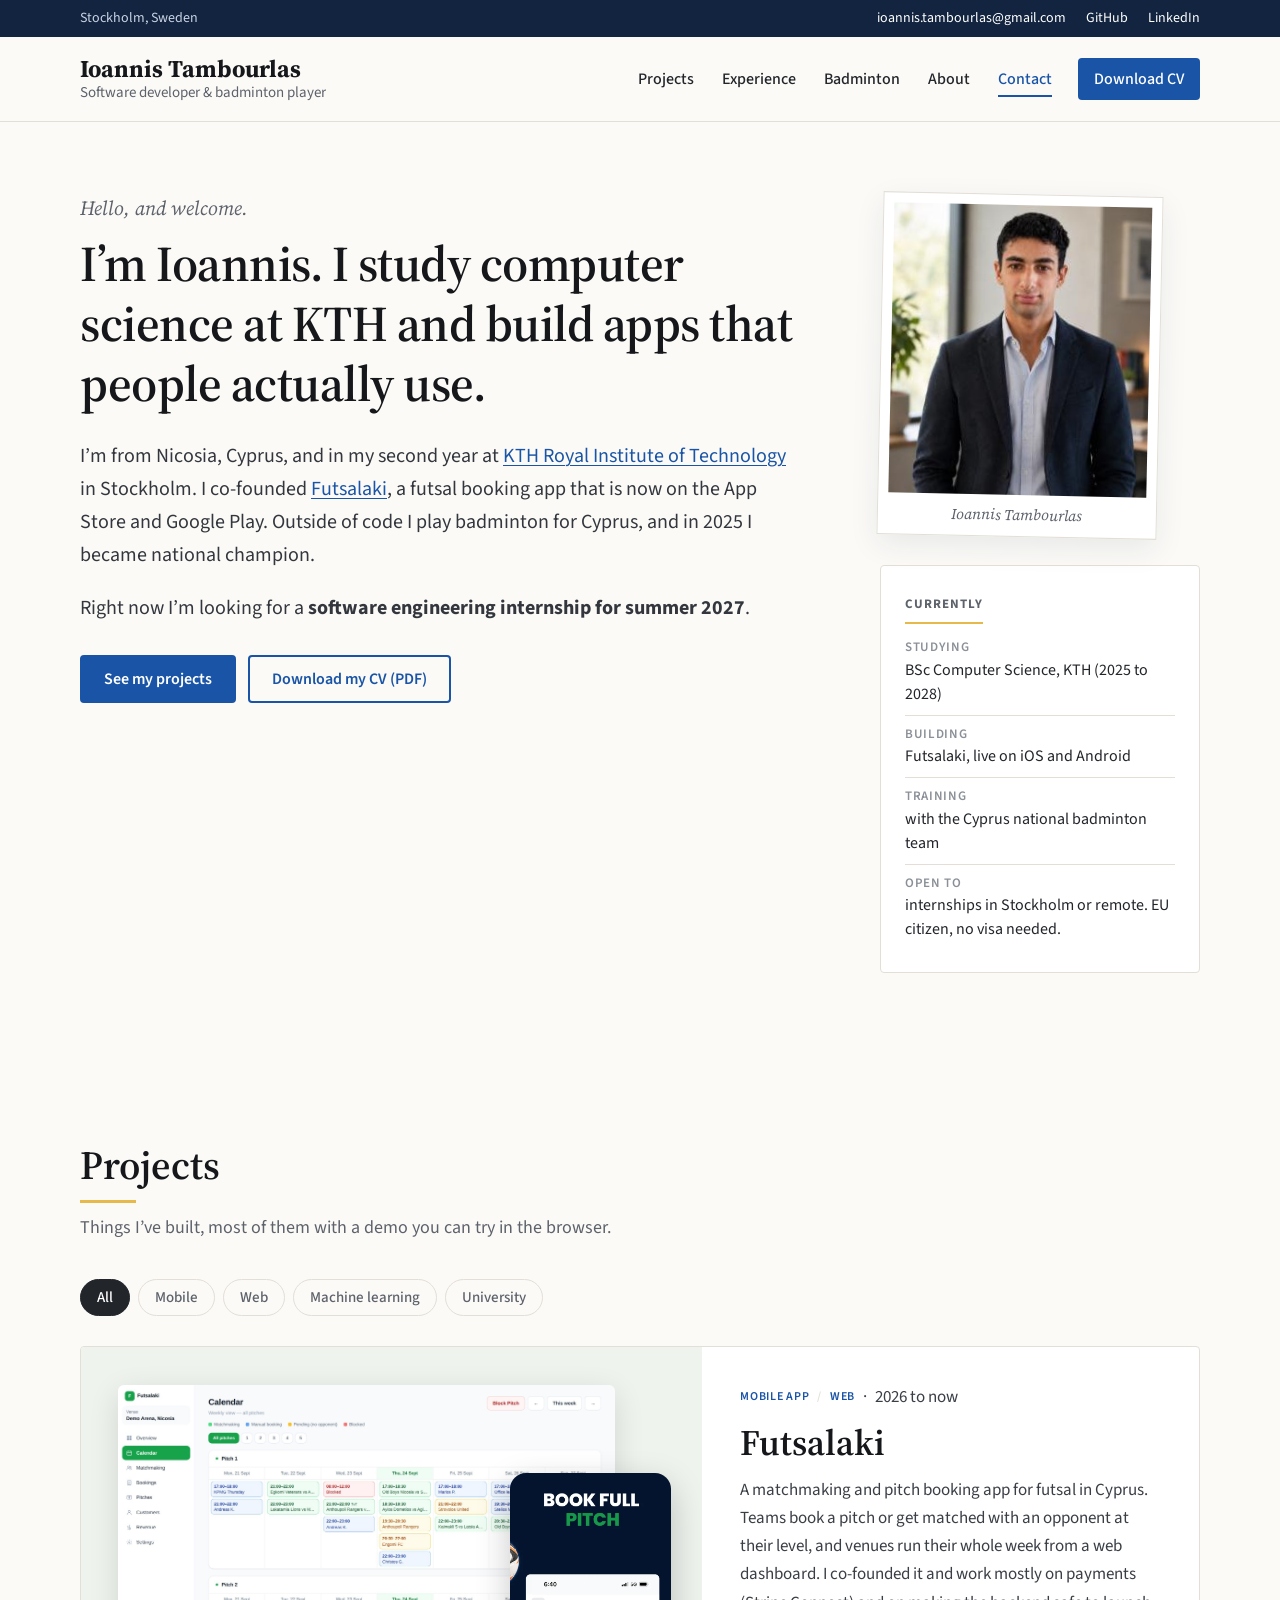
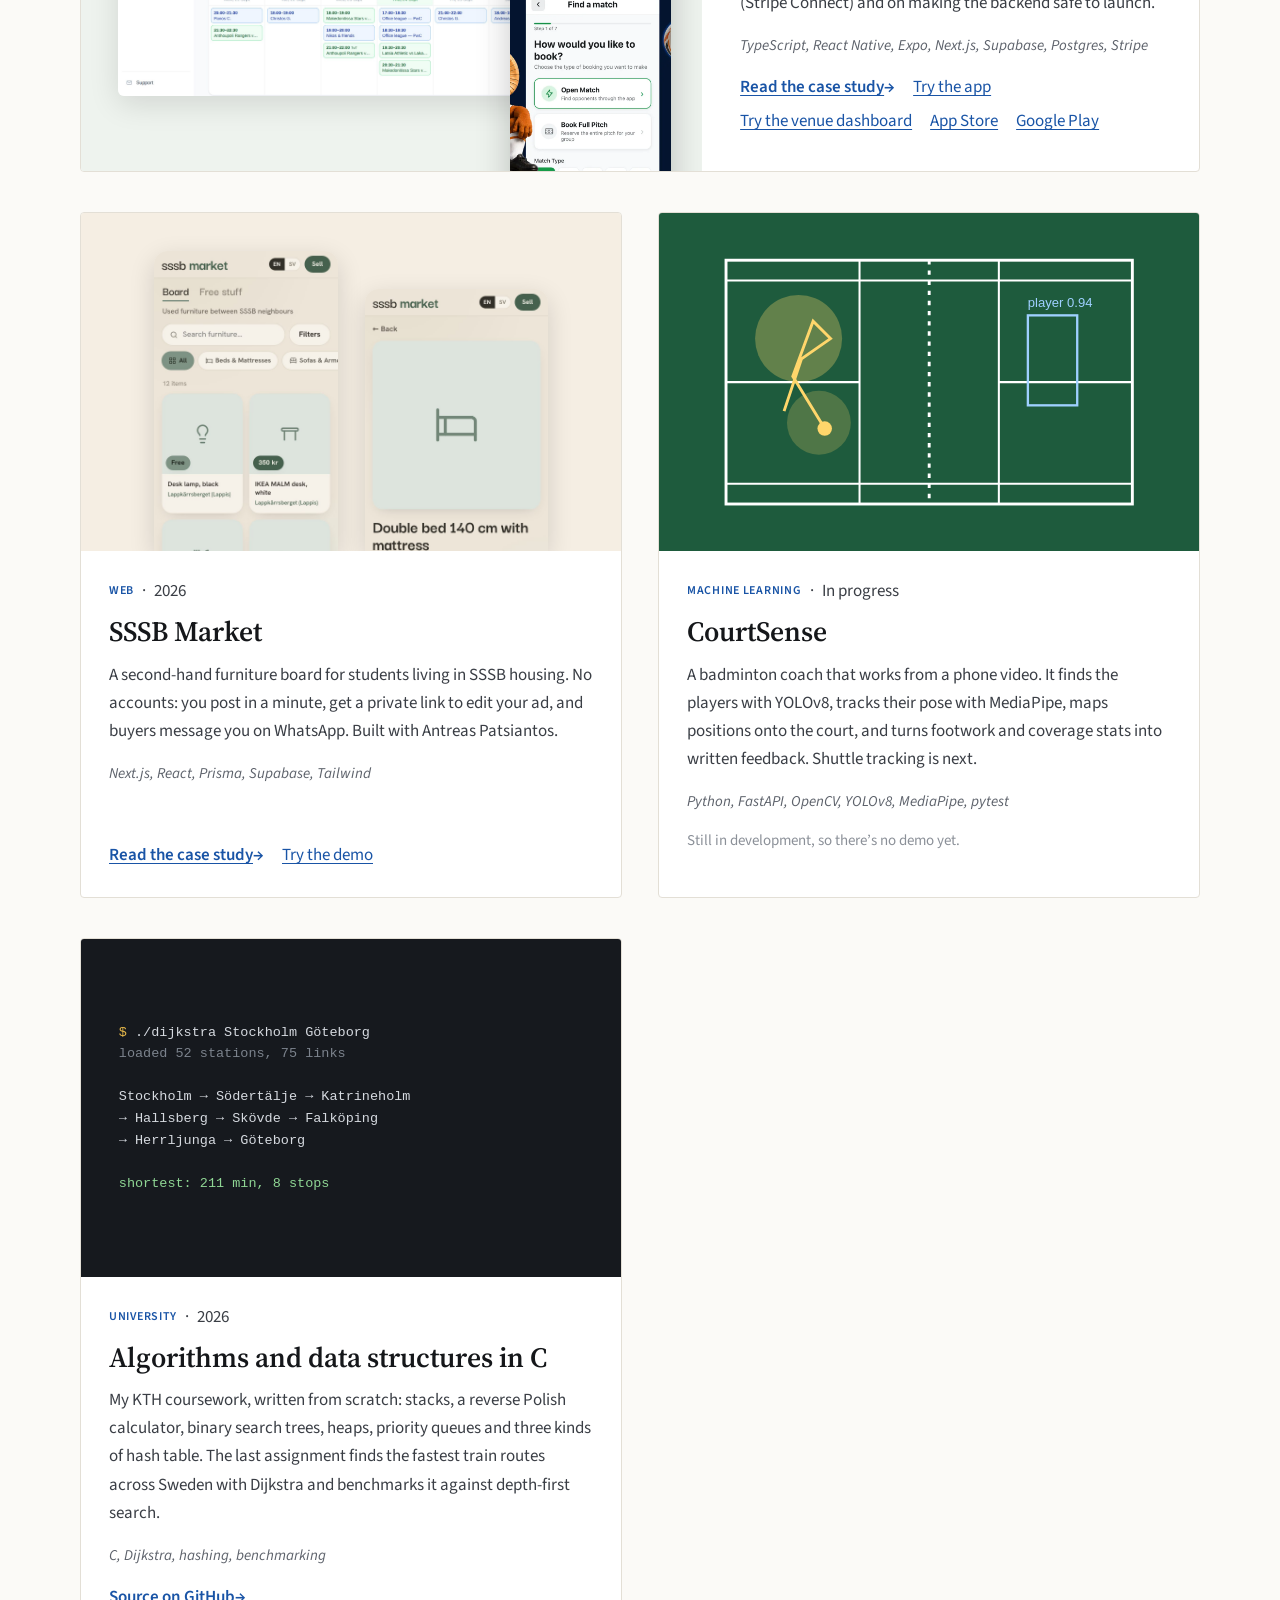
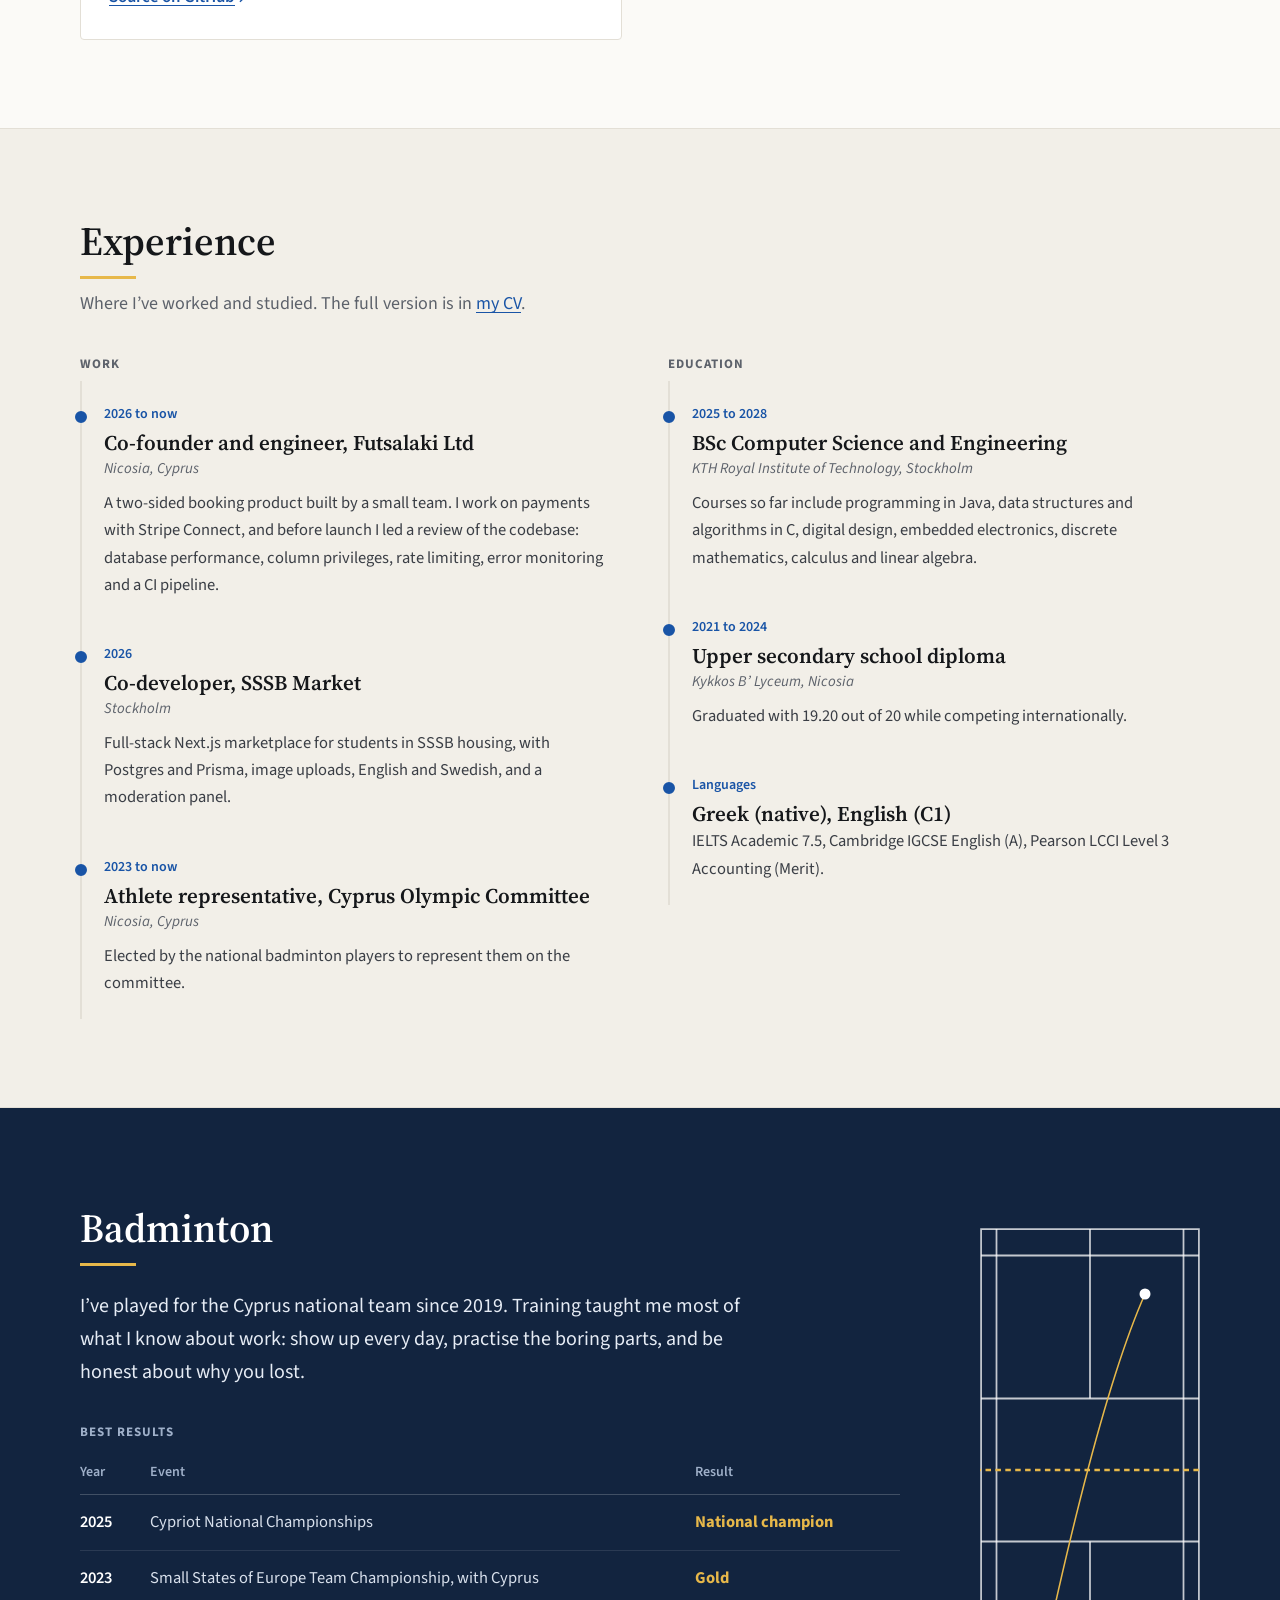
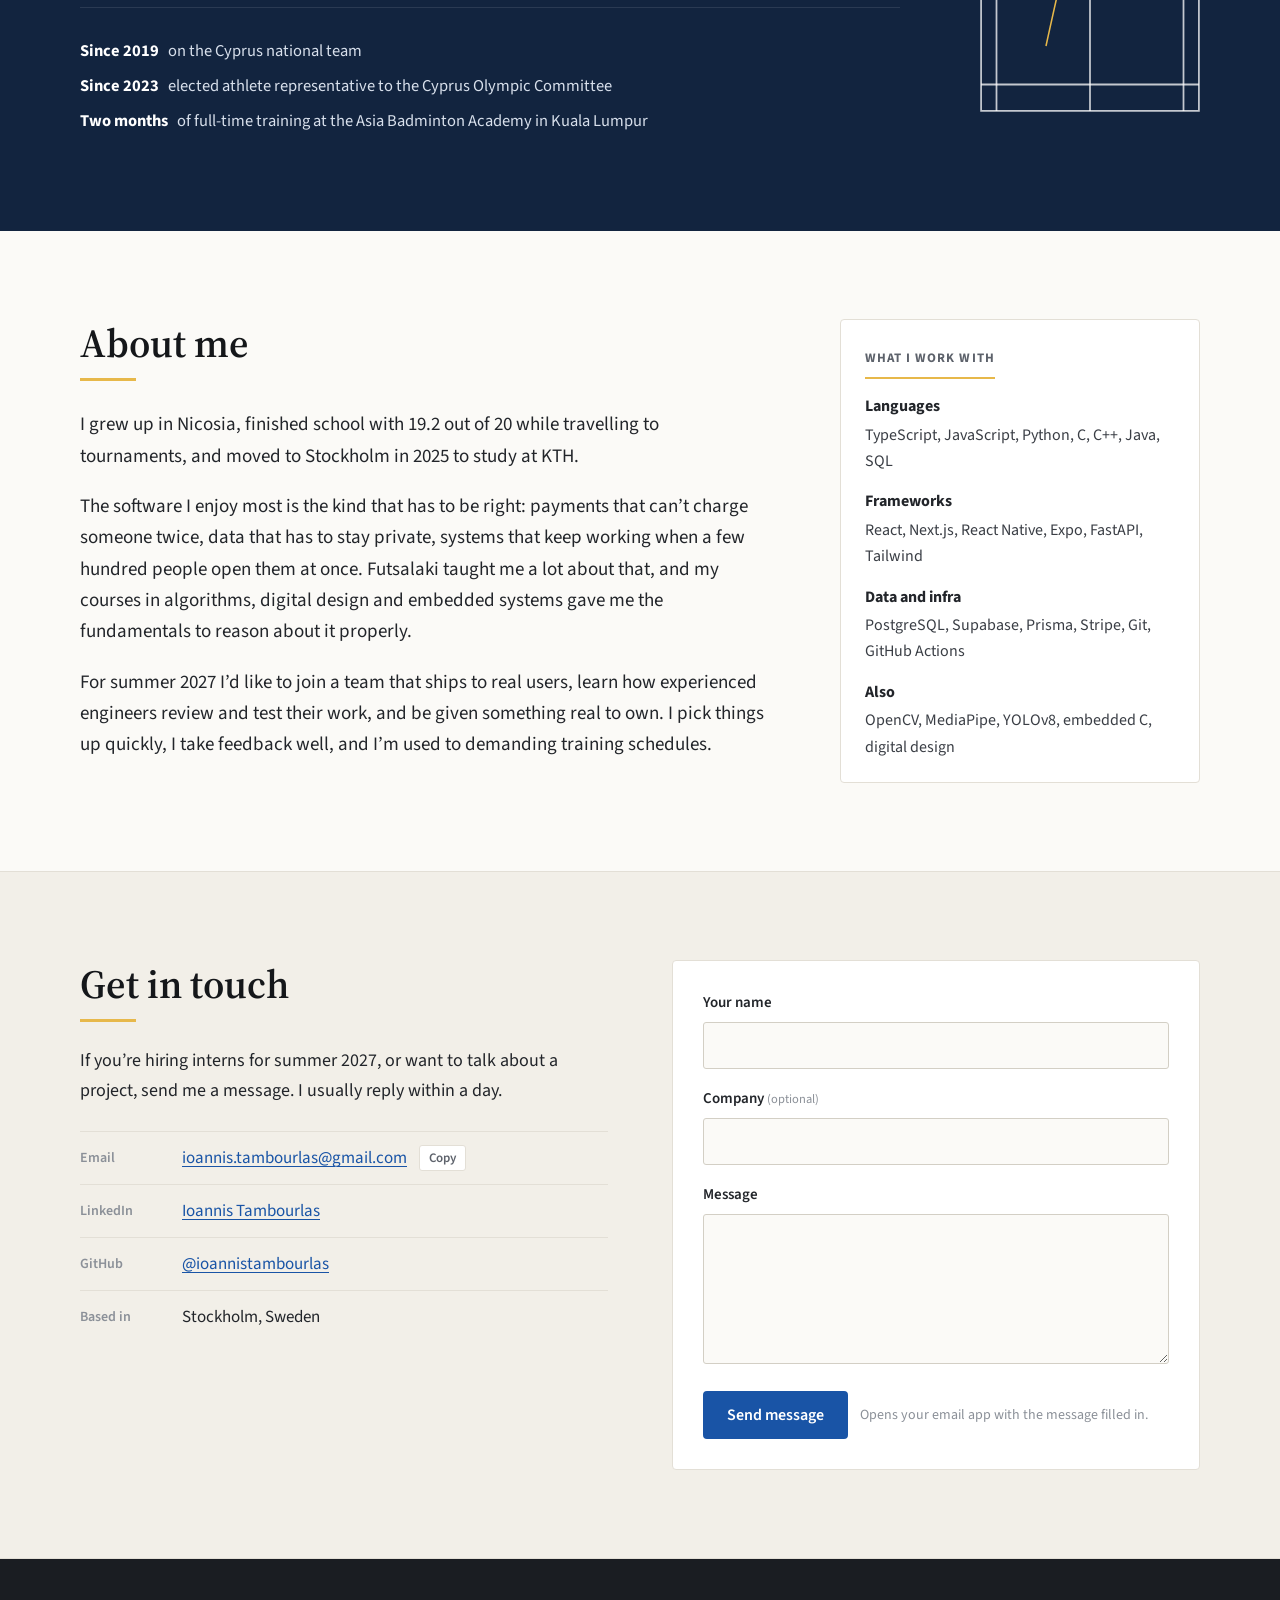
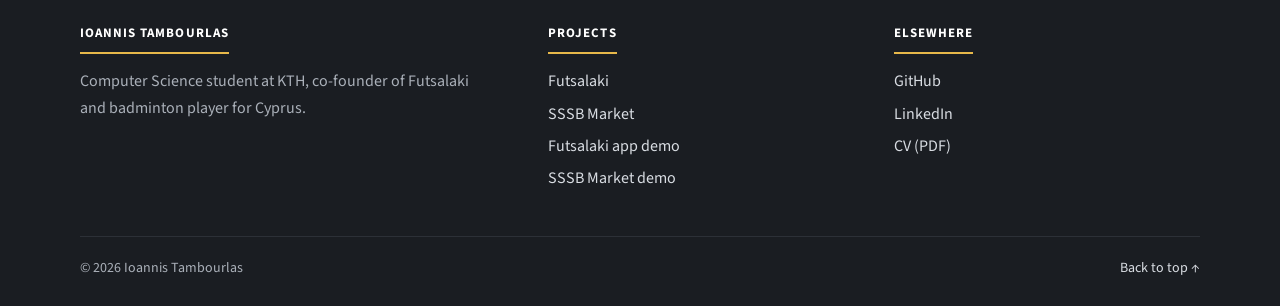
==== commit d59f9962: "Rework site as a classic hand-built personal site Serif headings, underlined links and a navy badmin" ====
--- a/docs/index.html
+++ b/docs/index.html
@@ -3,245 +3,266 @@
 <head>
   <meta charset="utf-8">
   <meta name="viewport" content="width=device-width, initial-scale=1">
-  <title>Ioannis Tambourlas — Software developer</title>
-  <meta name="description" content="Ioannis Tambourlas — Computer Science student at KTH, co-founder of Futsalaki (live on the App Store and Google Play), 2025 Cypriot national badminton champion. Looking for a software engineering internship, summer 2027.">
-  <meta property="og:title" content="Ioannis Tambourlas — Software developer">
-  <meta property="og:description" content="CS at KTH · co-founder of Futsalaki · open to summer 2027 internships.">
+  <title>Ioannis Tambourlas | Software developer</title>
+  <meta name="description" content="Ioannis Tambourlas. Computer Science student at KTH, co-founder of Futsalaki (on the App Store and Google Play) and 2025 Cypriot national badminton champion. Looking for a software engineering internship for summer 2027.">
+  <meta property="og:title" content="Ioannis Tambourlas | Software developer">
+  <meta property="og:description" content="Computer Science at KTH, co-founder of Futsalaki, looking for a summer 2027 internship.">
   <meta property="og:type" content="profile">
   <meta property="og:image" content="assets/shots/futsalaki-calendar.jpg">
-  <meta name="theme-color" content="#f7f6f2">
+  <meta name="theme-color" content="#fbfaf7">
   <link rel="icon" href="assets/favicon.svg" type="image/svg+xml">
   <link rel="preconnect" href="https://fonts.googleapis.com">
   <link rel="preconnect" href="https://fonts.gstatic.com" crossorigin>
-  <link href="https://fonts.googleapis.com/css2?family=Instrument+Sans:wght@400;500;600&family=Instrument+Serif:ital@1&family=JetBrains+Mono:wght@400;500&display=swap" rel="stylesheet">
+  <link href="https://fonts.googleapis.com/css2?family=Source+Serif+4:opsz,wght@8..60,400;8..60,600;8..60,700&family=Source+Sans+3:wght@400;500;600;700&display=swap" rel="stylesheet">
   <link rel="stylesheet" href="styles.css">
   <script>document.documentElement.classList.add('js');</script>
 </head>
 <body>
 
-<div class="progress" id="progress" aria-hidden="true"></div>
-
-<header class="nav">
-  <div class="wrap nav__inner">
-    <a class="nav__name" href="#top"><img src="assets/portrait.jpg" alt="" width="30" height="30">Ioannis Tambourlas</a>
-    <button class="nav__toggle" type="button" aria-expanded="false" aria-controls="menu">Menu</button>
-    <nav class="nav__links" id="menu" aria-label="Main">
-      <a href="#work">Work</a>
+<div class="loadbar" id="loadbar" aria-hidden="true"></div>
+
+<div class="topbar">
+  <div class="wrap topbar__inner">
+    <span>Stockholm, Sweden</span>
+    <span class="topbar__right">
+      <a href="mailto:ioannis.tambourlas@gmail.com">ioannis.tambourlas@gmail.com</a>
+      <a href="https://github.com/ioannistambourlas" rel="noopener">GitHub</a>
+      <a href="https://www.linkedin.com/in/ioannis-tambourlas-84197b3ab/" rel="noopener">LinkedIn</a>
+    </span>
+  </div>
+</div>
+
+<header class="site-header">
+  <div class="wrap site-header__inner">
+    <a class="brand" href="./">
+      <span class="brand__name">Ioannis Tambourlas</span>
+      <span class="brand__tag">Software developer &amp; badminton player</span>
+    </a>
+    <button class="menu-toggle" type="button" aria-expanded="false" aria-controls="menu"><span></span>Menu</button>
+    <nav class="menu" id="menu" aria-label="Main">
+      <a href="#projects">Projects</a>
       <a href="#experience">Experience</a>
       <a href="#badminton">Badminton</a>
       <a href="#about">About</a>
       <a href="#contact">Contact</a>
-      <a class="nav__cv" href="Ioannis-Tambourlas-CV.pdf" download>Résumé</a>
+      <a class="menu__cv" href="Ioannis-Tambourlas-CV.pdf" download>Download CV</a>
     </nav>
   </div>
 </header>
 
-<main id="top">
-
-  <!-- ================= HERO ================= -->
-  <section class="hero wrap">
-    <p class="status fade" style="--d:.05s"><i aria-hidden="true"></i>Open to Summer 2027 software internships</p>
-    <h1>
-      <span class="line"><span style="--d:.1s">Hi, I&rsquo;m Ioannis <span class="face"><img src="assets/portrait.jpg" alt="Ioannis Tambourlas" width="267" height="325"></span></span></span>
-      <span class="line"><span style="--d:.22s">I build software people use</span></span>
-      <span class="line"><span style="--d:.34s"><span class="serif">&mdash; and win at badminton.</span></span></span>
-    </h1>
-    <p class="hero__lede fade" style="--d:.55s">
-      Computer Science student at KTH in Stockholm, co-founder of Futsalaki &mdash; a matchmaking and booking app live on
-      the App Store and Google Play &mdash; and the 2025 Cypriot national badminton champion.
-    </p>
-    <div class="hero__cta fade" style="--d:.65s">
-      <a class="btn" href="#work">See my work</a>
-      <a class="btn btn--line" href="Ioannis-Tambourlas-CV.pdf" download>Download résumé</a>
-      <span class="hero__social">
-        <a href="https://github.com/ioannistambourlas" rel="noopener">GitHub</a>
-        <a href="https://www.linkedin.com/in/ioannis-tambourlas-84197b3ab/" rel="noopener">LinkedIn</a>
-      </span>
-    </div>
-
-    <dl class="glance fade" style="--d:.8s">
-      <div><dt>Studying</dt><dd>BSc Computer Science<small>KTH &middot; graduating 2028</small></dd></div>
-      <div><dt>Looking for</dt><dd>SWE internship<small>Summer 2027 &middot; Stockholm or remote</small></dd></div>
-      <div><dt>Building</dt><dd>Futsalaki<small>Live on iOS &amp; Android</small></dd></div>
-      <div><dt>Work rights</dt><dd>EU citizen<small>No visa needed in Sweden</small></dd></div>
-    </dl>
-  </section>
-
-  <!-- ================= WORK ================= -->
-  <section class="section wrap" id="work">
-    <div class="shead rv">
-      <h2>Selected <span class="serif">work</span></h2>
-      <p>Two products with real users, one in progress, and the fundamentals behind them. Every project has a demo you can click through.</p>
-    </div>
-
-    <div class="work">
-      <div class="work__stage" id="stage" aria-hidden="true"></div>
-
-      <div class="work__list">
-
-        <article class="pj" data-i="0" id="futsalaki">
-          <div class="pj__media">
-            <div class="frame frame--fut">
-              <span class="frame__tag">Venue dashboard + player app</span>
-              <img class="dash" src="assets/shots/futsalaki-calendar.jpg" alt="Futsalaki venue dashboard calendar" loading="lazy">
-              <img class="phone phone2" src="assets/shots/futsalaki-app-1.webp" alt="Futsalaki app: join an open match" loading="lazy">
-              <img class="phone" src="assets/shots/futsalaki-app-3.webp" alt="Futsalaki app: book a full pitch" loading="lazy">
-            </div>
-          </div>
-          <p class="pj__num"><b>01</b> / 04 &middot; 2026 &mdash; present</p>
-          <span class="pj__badge">Live on the App Store &amp; Google Play</span>
-          <h3>Futsalaki</h3>
-          <p class="pj__tag">Matchmaking and pitch booking for futsal in Cyprus.</p>
-          <ul>
-            <li><b>Two-sided product:</b> an iOS/Android app that pairs teams with opponents at their level, and a web dashboard venues run their pitches from.</li>
-            <li><b>Payments on Stripe Connect:</b> in-app payments, venue payouts, automatic refunds and late-cancellation forfeits.</li>
-            <li><b>Engineering review before launch:</b> database performance, column privileges, rate limiting, monitoring and CI with secret scanning.</li>
-          </ul>
-          <p class="stack"><span>TypeScript</span><span>React Native</span><span>Expo</span><span>Next.js</span><span>Supabase</span><span>Postgres</span><span>Stripe</span></p>
-          <div class="pj__cta">
-            <a class="btn btn--sm" href="work/futsalaki/">View project</a>
-            <a class="btn btn--sm btn--line" href="demos/futsalaki-app/">Player app demo</a>
-            <a class="btn btn--sm btn--line" href="demos/futsalaki/">Venue dashboard demo</a>
-          </div>
-          <p class="pj__links">
-            <a class="link link--ext" href="https://apps.apple.com/us/app/futsalaki/id6781737625" rel="noopener">App Store</a>
-            <a class="link link--ext" href="https://play.google.com/store/apps/details?id=com.futsalaki.app" rel="noopener">Google Play</a>
-            <a class="link link--ext" href="https://futsalaki.com" rel="noopener">futsalaki.com</a>
+<main id="main">
+
+  <!-- Intro -->
+  <section class="intro wrap">
+    <div class="intro__text">
+      <p class="hello fx">Hello, and welcome.</p>
+      <h1 class="fx">I&rsquo;m Ioannis. I study computer science at KTH and build apps that people actually use.</h1>
+      <p class="intro__lead fx">I&rsquo;m from Nicosia, Cyprus, and in my second year at <a href="https://www.kth.se/en" rel="noopener">KTH Royal Institute of Technology</a> in Stockholm. I co-founded <a href="#futsalaki">Futsalaki</a>, a futsal booking app that is now on the App Store and Google Play. Outside of code I play badminton for Cyprus, and in 2025 I became national champion.</p>
+      <p class="intro__lead fx">Right now I&rsquo;m looking for a <strong>software engineering internship for summer 2027</strong>.</p>
+      <p class="intro__actions fx">
+        <a class="button" href="#projects">See my projects</a>
+        <a class="button button--outline" href="Ioannis-Tambourlas-CV.pdf" download>Download my CV (PDF)</a>
+      </p>
+    </div>
+
+    <aside class="intro__side fx">
+      <figure class="photo">
+        <img src="assets/portrait.jpg" alt="Portrait of Ioannis Tambourlas" width="267" height="325">
+        <figcaption>Ioannis Tambourlas</figcaption>
+      </figure>
+      <div class="widget">
+        <h2 class="widget__title">Currently</h2>
+        <ul class="now">
+          <li><b>Studying</b> BSc Computer Science, KTH (2025 to 2028)</li>
+          <li><b>Building</b> Futsalaki, live on iOS and Android</li>
+          <li><b>Training</b> with the Cyprus national badminton team</li>
+          <li><b>Open to</b> internships in Stockholm or remote. EU citizen, no visa needed.</li>
+        </ul>
+      </div>
+    </aside>
+  </section>
+
+  <!-- Projects -->
+  <section class="block wrap" id="projects">
+    <header class="block__head">
+      <h2 class="block__title">Projects</h2>
+      <p>Things I&rsquo;ve built, most of them with a demo you can try in the browser.</p>
+    </header>
+
+    <div class="filters" role="group" aria-label="Filter projects">
+      <button type="button" class="is-on" data-filter="all" aria-pressed="true">All</button>
+      <button type="button" data-filter="mobile" aria-pressed="false">Mobile</button>
+      <button type="button" data-filter="web" aria-pressed="false">Web</button>
+      <button type="button" data-filter="ai" aria-pressed="false">Machine learning</button>
+      <button type="button" data-filter="uni" aria-pressed="false">University</button>
+    </div>
+
+    <div class="posts" id="posts">
+
+      <article class="post post--featured" id="futsalaki" data-cat="mobile web">
+        <a class="post__img post__img--fut" href="work/futsalaki/" aria-label="Futsalaki case study">
+          <img class="lazy" data-src="assets/shots/futsalaki-calendar.jpg" alt="Futsalaki venue dashboard with the weekly pitch calendar" width="2160" height="1350">
+          <img class="lazy post__phone" data-src="assets/shots/futsalaki-app-3.webp" alt="Futsalaki player app" width="600" height="1298">
+        </a>
+        <div class="post__body">
+          <p class="post__meta"><span class="cat">Mobile app</span><span class="cat">Web</span><time>2026 to now</time></p>
+          <h3 class="post__title"><a href="work/futsalaki/">Futsalaki</a></h3>
+          <p>A matchmaking and pitch booking app for futsal in Cyprus. Teams book a pitch or get matched with an opponent at their level, and venues run their whole week from a web dashboard. I co-founded it and work mostly on payments (Stripe Connect) and on making the backend safe to launch.</p>
+          <p class="post__stack">TypeScript, React Native, Expo, Next.js, Supabase, Postgres, Stripe</p>
+          <p class="post__links">
+            <a class="more" href="work/futsalaki/">Read the case study</a>
+            <a href="demos/futsalaki-app/">Try the app</a>
+            <a href="demos/futsalaki/">Try the venue dashboard</a>
+            <a href="https://apps.apple.com/us/app/futsalaki/id6781737625" rel="noopener">App Store</a>
+            <a href="https://play.google.com/store/apps/details?id=com.futsalaki.app" rel="noopener">Google Play</a>
           </p>
-        </article>
-
-        <article class="pj" data-i="1" id="sssb-market">
-          <div class="pj__media">
-            <div class="frame frame--sssb">
-              <img src="assets/shots/market-board.jpg" alt="SSSB Market board" loading="lazy">
-              <img src="assets/shots/market-listing.jpg" alt="A listing" loading="lazy">
-              <img src="assets/shots/market-sell.jpg" alt="The sell form" loading="lazy">
-            </div>
-          </div>
-          <p class="pj__num"><b>02</b> / 04 &middot; 2026</p>
-          <span class="pj__badge pj__badge--muted">Co-developed with Antreas Patsiantos</span>
-          <h3>SSSB Market</h3>
-          <p class="pj__tag">A second-hand furniture board for students in Stockholm.</p>
-          <ul>
-            <li><b>No accounts:</b> each listing gets a secret 24-byte manage token that becomes the seller&rsquo;s private edit link.</li>
-            <li><b>Built to stay clean:</b> 5 posts per IP per hour, a honeypot for bots, and listings that expire after 60 days.</li>
-            <li><b>Fast on a phone:</b> photos resized to 1280&nbsp;px in the browser before upload; English and Swedish throughout.</li>
-          </ul>
-          <p class="stack"><span>TypeScript</span><span>Next.js 16</span><span>React 19</span><span>Prisma</span><span>Supabase</span><span>Tailwind</span></p>
-          <div class="pj__cta">
-            <a class="btn btn--sm" href="work/sssb-market/">View project</a>
-            <a class="btn btn--sm btn--line" href="demos/student-market/">Live demo</a>
-          </div>
-        </article>
-
-        <article class="pj" data-i="2" id="courtsense">
-          <div class="pj__media">
-            <div class="frame frame--court">
-              <ol class="pipe">
-                <li>Rally video<small>phone</small></li>
-                <li>Player detection<small>YOLOv8</small></li>
-                <li>Pose estimation<small>MediaPipe</small></li>
-                <li>Court calibration<small>automatic</small></li>
-                <li>Footwork &amp; coverage stats<small>NumPy</small></li>
-                <li>Coaching feedback<small>LLM</small></li>
-              </ol>
-            </div>
-          </div>
-          <p class="pj__num"><b>03</b> / 04 &middot; in progress</p>
-          <span class="pj__badge pj__badge--muted">Personal project</span>
-          <h3>CourtSense</h3>
-          <p class="pj__tag">Video analysis for badminton &mdash; the tool I wanted as a player.</p>
-          <ul>
-            <li><b>Computer vision pipeline:</b> player detection and pose estimation on every frame of a phone video.</li>
-            <li><b>Automatic court calibration</b> maps positions onto real court coordinates, with a technique-only fallback.</li>
-            <li><b>Coaching layer:</b> an LLM turns the statistics into written feedback. Shuttle tracking is next.</li>
-          </ul>
-          <p class="stack"><span>Python</span><span>FastAPI</span><span>OpenCV</span><span>YOLOv8</span><span>MediaPipe</span><span>pytest</span></p>
-        </article>
-
-        <article class="pj" data-i="3" id="algorithms">
-          <div class="pj__media">
-            <div class="frame frame--algo">
-              <div><i>$</i> make dijkstra</div>
-              <div><i>$</i> ./dijkstra <b>Stockholm</b> <b>Göteborg</b></div>
-              <div><i>loaded</i> 52 stations, 75 links</div>
-              <div>&nbsp;</div>
-              <div>Stockholm &rarr; Södertälje &rarr; Katrineholm</div>
-              <div>&rarr; Hallsberg &rarr; Skövde &rarr; Falköping</div>
-              <div>&rarr; Herrljunga &rarr; Göteborg</div>
-              <div>&nbsp;</div>
-              <div><em>shortest: 211 min</em> <i>&middot; 8 stops</i></div>
-            </div>
-          </div>
-          <p class="pj__num"><b>04</b> / 04 &middot; 2026</p>
-          <span class="pj__badge pj__badge--muted">KTH coursework</span>
-          <h3>Algorithms in C</h3>
-          <p class="pj__tag">Data structures from scratch, and measured.</p>
-          <ul>
-            <li><b>Implemented without libraries:</b> stacks, a reverse-Polish calculator, BSTs, heaps and priority queues, and three kinds of hash table.</li>
-            <li><b>Graphs:</b> fastest train routes across Sweden and Europe with Dijkstra, benchmarked against depth-first search with pruning.</li>
-          </ul>
-          <p class="stack"><span>C</span><span>Dijkstra</span><span>Hashing</span><span>Benchmarking</span></p>
-          <div class="pj__cta">
-            <a class="btn btn--sm btn--line" href="https://github.com/ioannistambourlas/KTH-Data-Structure-and-Algorithms" rel="noopener">Source on GitHub</a>
-          </div>
-        </article>
-
-      </div>
-    </div>
-  </section>
-
-  <!-- ================= EXPERIENCE ================= -->
-  <section class="section wrap" id="experience">
-    <div class="shead rv">
-      <h2>Experience &amp; <span class="serif">education</span></h2>
-      <p>Most recent first.</p>
-    </div>
-    <ol class="tl" id="timeline">
-      <li class="rv">
-        <span class="tl__when">2026 &mdash; present</span>
-        <div><h3>Co-founder &amp; engineer</h3><p class="tl__org">Futsalaki Ltd &middot; Nicosia, Cyprus</p>
-        <p>Building a two-sided booking product with a small team. I work on payments with Stripe Connect and ran the engineering review before launch: database performance, privileges, rate limiting, monitoring and CI.</p></div>
-      </li>
-      <li class="rv">
-        <span class="tl__when">2026</span>
-        <div><h3>Co-developer</h3><p class="tl__org">SSSB Market &middot; Stockholm</p>
-        <p>Full-stack Next.js marketplace for student housing: Postgres with Prisma, image storage, a bilingual interface and a moderation panel.</p></div>
-      </li>
-      <li class="rv">
-        <span class="tl__when">2025 &mdash; 2028</span>
-        <div><h3>BSc Computer Science and Engineering <span class="tl__kind">Education</span></h3><p class="tl__org">KTH Royal Institute of Technology &middot; Stockholm</p>
-        <p>Programming (Java), Data Structures &amp; Algorithms (C), Digital Design, Embedded Electronics, Discrete Mathematics, Calculus, Linear Algebra.</p></div>
-      </li>
-      <li class="rv">
-        <span class="tl__when">2023 &mdash; present</span>
-        <div><h3>Athlete representative <span class="tl__kind">Leadership</span></h3><p class="tl__org">Cyprus Olympic Committee</p>
-        <p>Elected by the national badminton athletes as their official representative to the committee.</p></div>
-      </li>
-      <li class="rv">
-        <span class="tl__when">2021 &mdash; 2024</span>
-        <div><h3>Upper Secondary School Diploma <span class="tl__kind">Education</span></h3><p class="tl__org">Kykkos B&rsquo; Lyceum &middot; Nicosia</p>
-        <p>Final grade 19.20 / 20 &mdash; Excellent, while competing internationally.</p></div>
-      </li>
-    </ol>
-  </section>
-
-  <!-- ================= BADMINTON ================= -->
-  <section class="sport" id="badminton">
-    <div class="wrap sport__inner">
-      <div>
-        <p class="eyebrow rv">Badminton</p>
-        <h2 class="rv">National champion. <span class="serif">Still training.</span></h2>
-        <p class="sport__lede rv">I&rsquo;ve played for the Cyprus national team since 2019. The habits carry straight over to engineering: set a goal, put in the repetitions, and look honestly at the result.</p>
-        <div class="medals">
-          <div class="medal rv" style="--d:.05s"><span class="medal__year">2025</span><b>1<sup>st</sup></b><p>Cypriot National Champion</p></div>
-          <div class="medal rv" style="--d:.15s"><span class="medal__year">2023</span><b>1<sup>st</sup></b><p>Small States of Europe Team Championship, with Cyprus</p></div>
-        </div>
-        <ul class="sport__more rv">
-          <li><b>Cyprus Olympic Committee</b> &mdash; elected athlete representative since 2023</li>
-          <li><b>Asia Badminton Academy, Kuala Lumpur</b> &mdash; two-month elite training residency</li>
+        </div>
+      </article>
+
+      <article class="post" id="sssb-market" data-cat="web">
+        <a class="post__img post__img--phones" href="work/sssb-market/" aria-label="SSSB Market case study">
+          <img class="lazy" data-src="assets/shots/market-board.jpg" alt="SSSB Market listings board" width="780" height="1560">
+          <img class="lazy" data-src="assets/shots/market-listing.jpg" alt="A single listing" width="780" height="1560">
+        </a>
+        <div class="post__body">
+          <p class="post__meta"><span class="cat">Web</span><time>2026</time></p>
+          <h3 class="post__title"><a href="work/sssb-market/">SSSB Market</a></h3>
+          <p>A second-hand furniture board for students living in SSSB housing. No accounts: you post in a minute, get a private link to edit your ad, and buyers message you on WhatsApp. Built with Antreas Patsiantos.</p>
+          <p class="post__stack">Next.js, React, Prisma, Supabase, Tailwind</p>
+          <p class="post__links">
+            <a class="more" href="work/sssb-market/">Read the case study</a>
+            <a href="demos/student-market/">Try the demo</a>
+          </p>
+        </div>
+      </article>
+
+      <article class="post" id="courtsense" data-cat="ai">
+        <div class="post__img post__img--court" aria-hidden="true">
+          <svg viewBox="0 0 320 200">
+            <g fill="none" stroke="#fff">
+              <rect x="20" y="16" width="280" height="168" stroke-width="2"/>
+              <line x1="160" y1="16" x2="160" y2="184" stroke-width="2" stroke-dasharray="3 4"/>
+              <line x1="112" y1="16" x2="112" y2="184" stroke-width="1.4"/><line x1="208" y1="16" x2="208" y2="184" stroke-width="1.4"/>
+              <line x1="20" y1="100" x2="112" y2="100" stroke-width="1.4"/><line x1="208" y1="100" x2="300" y2="100" stroke-width="1.4"/>
+              <line x1="20" y1="30" x2="300" y2="30" stroke-width="1.4"/><line x1="20" y1="170" x2="300" y2="170" stroke-width="1.4"/>
+            </g>
+            <circle cx="70" cy="70" r="30" fill="#ffd66b" opacity=".3"/><circle cx="84" cy="128" r="22" fill="#ffd66b" opacity=".22"/>
+            <polyline class="trace" points="60,120 72,84 92,70 80,58 66,96 88,132" fill="none" stroke="#ffd66b" stroke-width="2"/>
+            <circle cx="88" cy="132" r="5" fill="#ffd66b"/>
+            <rect x="228" y="54" width="34" height="62" fill="none" stroke="#9fd0ff" stroke-width="1.6"/>
+            <text x="228" y="48" fill="#9fd0ff" font-size="9" font-family="sans-serif">player 0.94</text>
+          </svg>
+        </div>
+        <div class="post__body">
+          <p class="post__meta"><span class="cat">Machine learning</span><time>In progress</time></p>
+          <h3 class="post__title">CourtSense</h3>
+          <p>A badminton coach that works from a phone video. It finds the players with YOLOv8, tracks their pose with MediaPipe, maps positions onto the court, and turns footwork and coverage stats into written feedback. Shuttle tracking is next.</p>
+          <p class="post__stack">Python, FastAPI, OpenCV, YOLOv8, MediaPipe, pytest</p>
+          <p class="post__note">Still in development, so there&rsquo;s no demo yet.</p>
+        </div>
+      </article>
+
+      <article class="post" id="algorithms" data-cat="uni">
+        <div class="post__img post__img--term" aria-hidden="true">
+          <pre><span class="p">$</span> ./dijkstra Stockholm Göteborg
+<span class="d">loaded 52 stations, 75 links</span>
+
+Stockholm → Södertälje → Katrineholm
+→ Hallsberg → Skövde → Falköping
+→ Herrljunga → Göteborg
+
+<span class="g">shortest: 211 min, 8 stops</span></pre>
+        </div>
+        <div class="post__body">
+          <p class="post__meta"><span class="cat">University</span><time>2026</time></p>
+          <h3 class="post__title"><a href="https://github.com/ioannistambourlas/KTH-Data-Structure-and-Algorithms" rel="noopener">Algorithms and data structures in C</a></h3>
+          <p>My KTH coursework, written from scratch: stacks, a reverse Polish calculator, binary search trees, heaps, priority queues and three kinds of hash table. The last assignment finds the fastest train routes across Sweden with Dijkstra and benchmarks it against depth-first search.</p>
+          <p class="post__stack">C, Dijkstra, hashing, benchmarking</p>
+          <p class="post__links"><a class="more" href="https://github.com/ioannistambourlas/KTH-Data-Structure-and-Algorithms" rel="noopener">Source on GitHub</a></p>
+        </div>
+      </article>
+
+    </div>
+  </section>
+
+  <!-- Experience -->
+  <section class="block block--tint" id="experience">
+    <div class="wrap">
+      <header class="block__head">
+        <h2 class="block__title">Experience</h2>
+        <p>Where I&rsquo;ve worked and studied. The full version is in <a href="Ioannis-Tambourlas-CV.pdf" download>my CV</a>.</p>
+      </header>
+
+      <div class="cv">
+        <div class="cv__col">
+          <h3 class="cv__heading">Work</h3>
+          <div class="entry fx">
+            <p class="entry__when">2026 to now</p>
+            <h4>Co-founder and engineer, Futsalaki Ltd</h4>
+            <p class="entry__where">Nicosia, Cyprus</p>
+            <p>A two-sided booking product built by a small team. I work on payments with Stripe Connect, and before launch I led a review of the codebase: database performance, column privileges, rate limiting, error monitoring and a CI pipeline.</p>
+          </div>
+          <div class="entry fx">
+            <p class="entry__when">2026</p>
+            <h4>Co-developer, SSSB Market</h4>
+            <p class="entry__where">Stockholm</p>
+            <p>Full-stack Next.js marketplace for students in SSSB housing, with Postgres and Prisma, image uploads, English and Swedish, and a moderation panel.</p>
+          </div>
+          <div class="entry fx">
+            <p class="entry__when">2023 to now</p>
+            <h4>Athlete representative, Cyprus Olympic Committee</h4>
+            <p class="entry__where">Nicosia, Cyprus</p>
+            <p>Elected by the national badminton players to represent them on the committee.</p>
+          </div>
+        </div>
+
+        <div class="cv__col">
+          <h3 class="cv__heading">Education</h3>
+          <div class="entry fx">
+            <p class="entry__when">2025 to 2028</p>
+            <h4>BSc Computer Science and Engineering</h4>
+            <p class="entry__where">KTH Royal Institute of Technology, Stockholm</p>
+            <p>Courses so far include programming in Java, data structures and algorithms in C, digital design, embedded electronics, discrete mathematics, calculus and linear algebra.</p>
+          </div>
+          <div class="entry fx">
+            <p class="entry__when">2021 to 2024</p>
+            <h4>Upper secondary school diploma</h4>
+            <p class="entry__where">Kykkos B&rsquo; Lyceum, Nicosia</p>
+            <p>Graduated with 19.20 out of 20 while competing internationally.</p>
+          </div>
+          <div class="entry fx">
+            <p class="entry__when">Languages</p>
+            <h4>Greek (native), English (C1)</h4>
+            <p>IELTS Academic 7.5, Cambridge IGCSE English (A), Pearson LCCI Level 3 Accounting (Merit).</p>
+          </div>
+        </div>
+      </div>
+    </div>
+  </section>
+
+  <!-- Badminton -->
+  <section class="cover" id="badminton">
+    <div class="wrap cover__inner">
+      <div class="cover__text">
+        <h2 class="block__title block__title--light">Badminton</h2>
+        <p class="cover__lead fx">I&rsquo;ve played for the Cyprus national team since 2019. Training taught me most of what I know about work: show up every day, practise the boring parts, and be honest about why you lost.</p>
+
+        <table class="results fx">
+          <caption>Best results</caption>
+          <thead><tr><th scope="col">Year</th><th scope="col">Event</th><th scope="col">Result</th></tr></thead>
+          <tbody>
+            <tr><td>2025</td><td>Cypriot National Championships</td><td><b>National champion</b></td></tr>
+            <tr><td>2023</td><td>Small States of Europe Team Championship, with Cyprus</td><td><b>Gold</b></td></tr>
+          </tbody>
+        </table>
+
+        <ul class="cover__facts fx">
+          <li><b>Since 2019</b> on the Cyprus national team</li>
+          <li><b>Since 2023</b> elected athlete representative to the Cyprus Olympic Committee</li>
+          <li><b>Two months</b> of full-time training at the Asia Badminton Academy in Kuala Lumpur</li>
         </ul>
       </div>
+
       <svg class="courtdraw" id="court" viewBox="0 0 200 440" aria-hidden="true">
         <rect class="draw" x="1" y="1" width="198" height="438"/>
         <line class="draw" x1="15" y1="1" x2="15" y2="439"/><line class="draw" x1="185" y1="1" x2="185" y2="439"/>
@@ -249,49 +270,89 @@
         <line class="draw" x1="1" y1="155" x2="199" y2="155"/><line class="draw" x1="1" y1="285" x2="199" y2="285"/>
         <line class="draw" x1="100" y1="1" x2="100" y2="155"/><line class="draw" x1="100" y1="285" x2="100" y2="439"/>
         <line class="net" x1="-4" y1="220" x2="204" y2="220"/>
-        <circle class="dot" cx="142" cy="92" r="5"/>
+        <path class="draw shot" d="M60 380 Q 110 150 150 60"/>
+        <circle class="dot" cx="150" cy="60" r="5"/>
       </svg>
     </div>
   </section>
 
-  <!-- ================= ABOUT + SKILLS ================= -->
-  <section class="section wrap" id="about">
+  <!-- About -->
+  <section class="block wrap" id="about">
     <div class="about">
-      <div class="about__text">
-        <p class="eyebrow rv">About</p>
-        <p class="big rv">I grew up in Nicosia, finished school with 19.2 out of 20 while competing internationally, and moved to Stockholm in 2025 to study at <span class="serif">KTH.</span></p>
-        <p class="rv">I like software that has to be right: payments that must never double-charge, data that has to stay private, systems that keep working when a few hundred people open them at once. My first year gave me the fundamentals &mdash; algorithms in C, digital design, embedded electronics, discrete maths &mdash; and I spent the rest of my time turning ideas into products with friends.</p>
-        <p class="rv">For summer 2027 I&rsquo;m looking for a software engineering internship on a team that ships to real users. I learn fast, I take feedback well, and I&rsquo;m used to training hard for a result.</p>
-        <p class="certs rv">Greek (native) &middot; English (C1, IELTS Academic 7.5) &middot; Cambridge IGCSE English, A &middot; Pearson LCCI Level 3 Accounting, Merit</p>
-      </div>
-      <div class="skills">
-        <div class="rv"><h3>Languages</h3><p><span>TypeScript</span><span>JavaScript</span><span>Python</span><span>C</span><span>C++</span><span>Java</span><span>SQL</span></p></div>
-        <div class="rv"><h3>Frameworks</h3><p><span>React</span><span>Next.js</span><span>React Native</span><span>Expo</span><span>FastAPI</span><span>Tailwind</span></p></div>
-        <div class="rv"><h3>Data &amp; infra</h3><p><span>PostgreSQL</span><span>Supabase</span><span>Prisma</span><span>Stripe</span><span>Git</span><span>GitHub Actions</span></p></div>
-        <div class="rv"><h3>Also</h3><p><span>OpenCV</span><span>MediaPipe</span><span>pytest</span><span>Digital logic</span><span>Embedded</span></p></div>
-      </div>
-    </div>
-  </section>
-
-  <!-- ================= CONTACT ================= -->
-  <section class="wrap" id="contact">
-    <div class="cta rv">
-      <svg class="bg" viewBox="0 0 200 440" aria-hidden="true"><rect x="1" y="1" width="198" height="438"/><line x1="1" y1="155" x2="199" y2="155"/><line x1="1" y1="285" x2="199" y2="285"/><line x1="100" y1="1" x2="100" y2="155"/><line x1="100" y1="285" x2="100" y2="439"/><line x1="1" y1="220" x2="199" y2="220"/></svg>
-      <h2>Let&rsquo;s build something <span class="serif">next summer.</span></h2>
-      <p>I&rsquo;m looking for a software engineering internship for summer 2027. If your team ships to real users, I&rsquo;d love to hear from you.</p>
-      <div class="cta__row">
-        <button class="copy" type="button" id="copy" data-email="ioannis.tambourlas@gmail.com">ioannis.tambourlas@gmail.com <small id="copyLabel">Copy</small></button>
-        <a class="btn" href="mailto:ioannis.tambourlas@gmail.com?subject=Summer%202027%20internship">Email me</a>
-        <a class="btn btn--line" href="Ioannis-Tambourlas-CV.pdf" download>Résumé</a>
-      </div>
+      <div class="about__main">
+        <h2 class="block__title">About me</h2>
+        <p class="fx">I grew up in Nicosia, finished school with 19.2 out of 20 while travelling to tournaments, and moved to Stockholm in 2025 to study at KTH.</p>
+        <p class="fx">The software I enjoy most is the kind that has to be right: payments that can&rsquo;t charge someone twice, data that has to stay private, systems that keep working when a few hundred people open them at once. Futsalaki taught me a lot about that, and my courses in algorithms, digital design and embedded systems gave me the fundamentals to reason about it properly.</p>
+        <p class="fx">For summer 2027 I&rsquo;d like to join a team that ships to real users, learn how experienced engineers review and test their work, and be given something real to own. I pick things up quickly, I take feedback well, and I&rsquo;m used to demanding training schedules.</p>
+      </div>
+
+      <aside class="about__side">
+        <div class="widget fx">
+          <h3 class="widget__title">What I work with</h3>
+          <dl class="skills">
+            <dt>Languages</dt><dd>TypeScript, JavaScript, Python, C, C++, Java, SQL</dd>
+            <dt>Frameworks</dt><dd>React, Next.js, React Native, Expo, FastAPI, Tailwind</dd>
+            <dt>Data and infra</dt><dd>PostgreSQL, Supabase, Prisma, Stripe, Git, GitHub Actions</dd>
+            <dt>Also</dt><dd>OpenCV, MediaPipe, YOLOv8, embedded C, digital design</dd>
+          </dl>
+        </div>
+      </aside>
+    </div>
+  </section>
+
+  <!-- Contact -->
+  <section class="block block--tint" id="contact">
+    <div class="wrap contact">
+      <div class="contact__info">
+        <h2 class="block__title">Get in touch</h2>
+        <p class="fx">If you&rsquo;re hiring interns for summer 2027, or want to talk about a project, send me a message. I usually reply within a day.</p>
+        <ul class="contact__list fx">
+          <li><span>Email</span><a href="mailto:ioannis.tambourlas@gmail.com">ioannis.tambourlas@gmail.com</a> <button class="copy" type="button" id="copy" data-email="ioannis.tambourlas@gmail.com">Copy</button></li>
+          <li><span>LinkedIn</span><a href="https://www.linkedin.com/in/ioannis-tambourlas-84197b3ab/" rel="noopener">Ioannis Tambourlas</a></li>
+          <li><span>GitHub</span><a href="https://github.com/ioannistambourlas" rel="noopener">@ioannistambourlas</a></li>
+          <li><span>Based in</span>Stockholm, Sweden</li>
+        </ul>
+      </div>
+
+      <form class="form fx" id="contactForm" data-email="ioannis.tambourlas@gmail.com">
+        <p><label for="f-name">Your name</label><input id="f-name" name="name" type="text" autocomplete="name" required></p>
+        <p><label for="f-company">Company <small>(optional)</small></label><input id="f-company" name="company" type="text" autocomplete="organization"></p>
+        <p><label for="f-msg">Message</label><textarea id="f-msg" name="message" rows="5" required></textarea></p>
+        <p class="form__foot"><button class="button" type="submit">Send message</button> <small class="form__hint">Opens your email app with the message filled in.</small></p>
+      </form>
     </div>
   </section>
 
 </main>
 
-<footer class="foot wrap">
-  <span>&copy; <span id="y">2026</span> Ioannis Tambourlas &middot; Stockholm</span>
-  <span><a href="https://github.com/ioannistambourlas" rel="noopener">GitHub</a> &nbsp;&middot;&nbsp; <a href="https://www.linkedin.com/in/ioannis-tambourlas-84197b3ab/" rel="noopener">LinkedIn</a></span>
+<footer class="site-footer">
+  <div class="wrap site-footer__cols">
+    <div>
+      <h3 class="widget__title">Ioannis Tambourlas</h3>
+      <p>Computer Science student at KTH, co-founder of Futsalaki and badminton player for Cyprus.</p>
+    </div>
+    <div>
+      <h3 class="widget__title">Projects</h3>
+      <ul>
+        <li><a href="work/futsalaki/">Futsalaki</a></li>
+        <li><a href="work/sssb-market/">SSSB Market</a></li>
+        <li><a href="demos/futsalaki-app/">Futsalaki app demo</a></li>
+        <li><a href="demos/student-market/">SSSB Market demo</a></li>
+      </ul>
+    </div>
+    <div>
+      <h3 class="widget__title">Elsewhere</h3>
+      <ul>
+        <li><a href="https://github.com/ioannistambourlas" rel="noopener">GitHub</a></li>
+        <li><a href="https://www.linkedin.com/in/ioannis-tambourlas-84197b3ab/" rel="noopener">LinkedIn</a></li>
+        <li><a href="Ioannis-Tambourlas-CV.pdf" download>CV (PDF)</a></li>
+      </ul>
+    </div>
+  </div>
+  <div class="wrap site-footer__bottom">
+    <span>&copy; <span id="y">2026</span> Ioannis Tambourlas</span>
+    <a href="#main" class="totop">Back to top</a>
+  </div>
 </footer>
 
 <script src="assets/site.js"></script>
--- a/docs/styles.css
+++ b/docs/styles.css
@@ -1,339 +1,351 @@
-/* Ioannis Tambourlas — portfolio
-   Paper white, ink, and KTH blue. Motion on scroll, nothing loud. */
+/* Ioannis Tambourlas, personal site.
+   Source Serif for headings, Source Sans for text, one blue for links. */
 
 :root {
-  --paper: #f7f6f2;
-  --paper-2: #efede6;
-  --white: #ffffff;
-  --ink: #0e0f11;
-  --ink-2: #464950;
-  --ink-3: #8a8d93;
-  --rule: #e2e0d9;
-  --blue: #1954a6;
-  --blue-deep: #0f3a78;
-  --blue-soft: #e7eef9;
-  --green: #1f8a4c;
-
-  --sans: "Instrument Sans", -apple-system, "Segoe UI", Helvetica, Arial, sans-serif;
-  --serif: "Instrument Serif", Georgia, serif;
-  --mono: "JetBrains Mono", ui-monospace, Menlo, monospace;
-
-  --wrap: 1200px;
-  --pad: clamp(18px, 4.5vw, 48px);
+  --bg: #fbfaf7;
+  --tint: #f2efe8;
+  --card: #ffffff;
+  --text: #22252a;
+  --muted: #5d626b;
+  --faint: #8b9098;
+  --line: #e3dfd6;
+  --link: #1954a6;
+  --link-hover: #0f3a78;
+  --navy: #12243f;
+  --gold: #e7b84a;
+  --serif: "Source Serif 4", Georgia, "Times New Roman", serif;
+  --sans: "Source Sans 3", "Helvetica Neue", Arial, sans-serif;
+  --mono: ui-monospace, "SF Mono", Menlo, Consolas, monospace;
   --ease: cubic-bezier(.2, .7, .2, 1);
 }
 
 *, *::before, *::after { box-sizing: border-box; }
-html { scroll-behavior: smooth; scroll-padding-top: 76px; -webkit-text-size-adjust: 100%; }
-body { margin: 0; background: var(--paper); color: var(--ink); font: 400 17px/1.6 var(--sans); -webkit-font-smoothing: antialiased; text-rendering: optimizeLegibility; }
-img { max-width: 100%; display: block; }
-a { color: inherit; }
+html { scroll-behavior: smooth; scroll-padding-top: 84px; -webkit-text-size-adjust: 100%; }
+body { margin: 0; background: var(--bg); color: var(--text); font: 18px/1.65 var(--sans); -webkit-font-smoothing: antialiased; }
+img { max-width: 100%; height: auto; display: block; }
+h1, h2, h3, h4 { font-family: var(--serif); font-weight: 600; line-height: 1.2; margin: 0; color: #15171a; }
 p { margin: 0 0 1em; }
-h1, h2, h3, h4 { margin: 0; font-weight: 600; }
-button { font: inherit; }
-a:focus-visible, button:focus-visible, input:focus-visible, textarea:focus-visible { outline: 2px solid var(--blue); outline-offset: 3px; border-radius: 4px; }
-.wrap { max-width: var(--wrap); margin: 0 auto; padding-left: var(--pad); padding-right: var(--pad); }
-.serif { font-family: var(--serif); font-weight: 400; font-style: italic; letter-spacing: -.01em; }
-.eyebrow { font-family: var(--mono); font-size: 12px; letter-spacing: .06em; text-transform: uppercase; color: var(--blue); margin: 0 0 18px; display: flex; align-items: center; gap: 10px; }
-.eyebrow::before { content: ""; width: 18px; height: 1.5px; background: currentColor; }
-
-/* ---------- buttons & links ---------- */
-.btn { display: inline-flex; align-items: center; gap: 10px; font: 600 15px var(--sans); text-decoration: none; cursor: pointer; border-radius: 10px; padding: 13px 20px; border: 1.5px solid var(--ink); background: var(--ink); color: var(--paper); transition: transform .25s var(--ease), background .2s, color .2s, border-color .2s; }
-.btn:hover { transform: translateY(-2px); background: var(--blue); border-color: var(--blue); }
-.btn--line { background: transparent; color: var(--ink); border-color: var(--rule); }
-.btn--line:hover { background: var(--white); color: var(--ink); border-color: var(--ink); }
-.btn--sm { padding: 10px 16px; font-size: 14.5px; }
-.btn svg { width: 16px; height: 16px; }
-.link { font-weight: 600; text-decoration: none; color: var(--blue); display: inline-flex; align-items: center; gap: 6px; }
-.link:hover { text-decoration: underline; text-underline-offset: .2em; }
-.link--ext::after { content: "\2197"; font-size: .9em; }
-.link--go::after { content: "\2192"; transition: transform .25s var(--ease); }
-.link--go:hover::after { transform: translateX(3px); }
-
-/* ---------- scroll progress + nav ---------- */
-.progress { position: fixed; top: 0; left: 0; height: 2px; width: 100%; background: var(--blue); transform-origin: 0 50%; transform: scaleX(0); z-index: 60; }
-.nav { position: sticky; top: 0; z-index: 50; background: color-mix(in srgb, var(--paper) 88%, transparent); backdrop-filter: blur(14px); -webkit-backdrop-filter: blur(14px); border-bottom: 1px solid transparent; transition: border-color .3s; }
-.nav.is-scrolled { border-bottom-color: var(--rule); }
-.nav__inner { height: 68px; display: flex; align-items: center; justify-content: space-between; }
-.nav__name { display: flex; align-items: center; gap: 10px; font-weight: 600; font-size: 16px; text-decoration: none; letter-spacing: -.01em; }
-.nav__name img { width: 30px; height: 30px; border-radius: 50%; object-fit: cover; object-position: 50% 20%; }
-.nav__links { display: flex; align-items: center; gap: clamp(16px, 2.4vw, 30px); font-size: 15px; }
-.nav__links a { text-decoration: none; color: var(--ink-2); transition: color .15s; }
-.nav__links a:hover { color: var(--ink); }
-.nav__cv { color: var(--paper) !important; background: var(--ink); padding: 8px 14px; border-radius: 8px; font-weight: 600; }
-.nav__cv:hover { background: var(--blue); }
-.nav__toggle { display: none; background: none; border: 1.5px solid var(--rule); border-radius: 8px; padding: 7px 12px; font: 600 14px var(--sans); color: var(--ink); cursor: pointer; }
-
-/* ---------- hero ---------- */
-.hero { padding-top: clamp(56px, 9vw, 120px); padding-bottom: clamp(56px, 8vw, 100px); }
-.status { display: inline-flex; align-items: center; gap: 10px; background: var(--white); border: 1px solid var(--rule); border-radius: 999px; padding: 7px 14px 7px 12px; font-size: 14px; font-weight: 500; color: var(--ink-2); margin-bottom: clamp(28px, 4vw, 44px); }
-.status i { width: 8px; height: 8px; border-radius: 50%; background: var(--green); position: relative; }
-.status i::after { content: ""; position: absolute; inset: -4px; border-radius: 50%; background: var(--green); opacity: .3; animation: ping 2s var(--ease) infinite; }
-@keyframes ping { 0% { transform: scale(.6); opacity: .45; } 100% { transform: scale(2); opacity: 0; } }
-.hero h1 { font-weight: 600; font-size: clamp(34px, 5.6vw, 76px); line-height: 1.06; letter-spacing: -.035em; }
-.hero h1 .serif { font-weight: 400; letter-spacing: -.02em; }
-.hero h1 .line { display: block; overflow: hidden; padding-bottom: .06em; }
-.hero h1 .line > span { display: inline-block; }
-.face { display: inline-block; width: 1.5em; height: .95em; border-radius: 999px; overflow: hidden; vertical-align: -.1em; margin: 0 .08em; box-shadow: 0 0 0 3px var(--white), 0 8px 20px -10px rgb(0 0 0 / .4); }
-.face img { width: 100%; height: 100%; object-fit: cover; object-position: 50% 18%; }
-.hero__lede { font-size: clamp(18px, 1.6vw, 21px); color: var(--ink-2); max-width: 36em; margin: clamp(24px, 3vw, 34px) 0 0; }
-.hero__cta { display: flex; flex-wrap: wrap; gap: 12px; margin-top: 32px; align-items: center; }
-.hero__social { display: flex; gap: 18px; margin-left: 10px; font-size: 15px; }
-.hero__social a { color: var(--ink-2); text-decoration: none; font-weight: 500; }
-.hero__social a:hover { color: var(--blue); }
-
-.glance { display: grid; grid-template-columns: repeat(4, minmax(0, 1fr)); gap: 0; margin-top: clamp(56px, 7vw, 88px); background: var(--white); border: 1px solid var(--rule); border-radius: 16px; overflow: hidden; }
-.glance div { padding: 20px 22px; border-left: 1px solid var(--rule); }
-.glance div:first-child { border-left: 0; }
-.glance dt { font-family: var(--mono); font-size: 11.5px; letter-spacing: .05em; text-transform: uppercase; color: var(--ink-3); margin-bottom: 6px; }
-.glance dd { margin: 0; font-weight: 500; font-size: 15.5px; line-height: 1.45; }
-.glance dd small { display: block; color: var(--ink-3); font-weight: 400; font-size: 14px; }
-
-/* ---------- section head ---------- */
-.section { padding-top: clamp(88px, 11vw, 150px); }
-.shead { display: flex; justify-content: space-between; align-items: flex-end; gap: 24px; flex-wrap: wrap; margin-bottom: clamp(36px, 5vw, 64px); }
-.shead h2 { font-size: clamp(34px, 4.6vw, 60px); line-height: 1.02; letter-spacing: -.035em; max-width: 14ch; }
-.shead h2 .serif { font-weight: 400; color: var(--blue); }
-.shead p { color: var(--ink-2); max-width: 30em; margin: 0; }
-
-/* ---------- work: sticky scrollytelling ---------- */
-.work { display: grid; grid-template-columns: minmax(0, 5fr) minmax(0, 7fr); gap: clamp(28px, 5vw, 72px); }
-.work__stage { position: sticky; top: 96px; height: calc(100vh - 128px); max-height: 720px; order: 2; }
-.work__list { order: 1; }
-.frame { position: absolute; inset: 0; border-radius: 20px; overflow: hidden; opacity: 0; transform: scale(.96) translateY(14px); transition: opacity .6s var(--ease), transform .8s var(--ease); pointer-events: none; }
-.frame.is-active { opacity: 1; transform: none; pointer-events: auto; }
-.frame--fut { background: linear-gradient(160deg, #e8f3ec, #d8ebdf); }
-.frame--fut .dash { position: absolute; left: 5%; top: 12%; width: 78%; border-radius: 10px; box-shadow: 0 30px 60px -30px rgb(10 40 25 / .45); }
-.frame--fut .phone { position: absolute; right: 5%; top: 22%; width: 24%; border-radius: 14px; box-shadow: 0 30px 60px -20px rgb(10 30 50 / .55); }
-.frame--fut .phone2 { right: 26%; top: 34%; width: 20%; transform: rotate(-5deg); }
-.frame--sssb { background: #e9e1d2; display: grid; grid-template-columns: repeat(3, 1fr); gap: 4%; align-items: center; padding: 8% 7%; }
-.frame--sssb img { border-radius: 16px; box-shadow: 0 24px 44px -26px rgb(51 48 42 / .6); }
-.frame--sssb img:nth-child(2) { transform: translateY(-6%); }
-.frame--court { background: #0f1b2d; color: #dbe4f0; display: flex; flex-direction: column; justify-content: center; padding: 8%; }
-.pipe { list-style: none; margin: 0; padding: 0; display: grid; gap: 10px; counter-reset: s; }
-.pipe li { counter-increment: s; display: flex; align-items: center; gap: 14px; background: rgb(255 255 255 / .05); border: 1px solid rgb(255 255 255 / .1); border-radius: 12px; padding: 12px 16px; font-weight: 500; }
-.pipe li::before { content: counter(s, decimal-leading-zero); font-family: var(--mono); font-size: 12px; color: #7aa7ea; }
-.pipe li small { margin-left: auto; font-family: var(--mono); font-size: 12px; color: #8ba0bd; }
-.frame--algo { background: #111318; color: #d8dce4; font-family: var(--mono); font-size: 14px; line-height: 1.7; padding: 7%; display: flex; flex-direction: column; justify-content: center; }
-.frame--algo b { color: #7aa7ea; font-weight: 500; }
-.frame--algo i { color: #7c8492; font-style: normal; }
-.frame--algo em { color: #9ad3a8; font-style: normal; }
-.frame__tag { position: absolute; left: 20px; top: 18px; z-index: 2; font-family: var(--mono); font-size: 11.5px; letter-spacing: .05em; text-transform: uppercase; background: rgb(255 255 255 / .85); color: var(--ink); padding: 5px 10px; border-radius: 999px; }
-
-.pj { min-height: 88vh; display: flex; flex-direction: column; justify-content: center; padding: 24px 0; }
-.pj:first-child { min-height: 70vh; justify-content: flex-start; padding-top: 12vh; }
-.pj__num { font-family: var(--mono); font-size: 12.5px; color: var(--ink-3); margin-bottom: 14px; }
-.pj__num b { color: var(--blue); font-weight: 500; }
-.pj h3 { font-size: clamp(34px, 4vw, 52px); letter-spacing: -.035em; line-height: 1; }
-.pj__tag { font-size: 19px; color: var(--ink-2); margin: 12px 0 20px; }
-.pj__badge { display: inline-flex; align-items: center; gap: 8px; font-size: 13.5px; font-weight: 600; color: var(--green); background: #e7f5ec; border-radius: 999px; padding: 5px 12px; margin-bottom: 18px; align-self: flex-start; }
-.pj__badge::before { content: ""; width: 7px; height: 7px; border-radius: 50%; background: currentColor; }
-.pj__badge--muted { color: var(--ink-2); background: var(--paper-2); }
-.pj ul { list-style: none; margin: 0 0 20px; padding: 0; }
-.pj li { position: relative; padding: 9px 0 9px 26px; border-top: 1px solid var(--rule); color: var(--ink-2); font-size: 16px; }
-.pj li:last-child { border-bottom: 1px solid var(--rule); }
-.pj li::before { content: ""; position: absolute; left: 2px; top: 1.05em; width: 12px; height: 7px; border-left: 2px solid var(--blue); border-bottom: 2px solid var(--blue); transform: rotate(-45deg); }
-.pj li b { color: var(--ink); font-weight: 600; }
-.stack { display: flex; flex-wrap: wrap; gap: 6px; margin-bottom: 24px; }
-.stack span { font-family: var(--mono); font-size: 12px; background: var(--white); border: 1px solid var(--rule); border-radius: 6px; padding: 3px 8px; color: var(--ink-2); }
-.pj__cta { display: flex; flex-wrap: wrap; gap: 10px; align-items: center; }
-.pj__links { display: flex; flex-wrap: wrap; gap: 8px 20px; margin-top: 16px; font-size: 14.5px; }
-.pj__media { display: none; }
-
-/* ---------- experience timeline ---------- */
-.tl { position: relative; list-style: none; margin: 0; padding: 0 0 0 36px; }
-.tl::before { content: ""; position: absolute; left: 7px; top: 8px; bottom: 8px; width: 2px; background: var(--rule); }
-.tl::after { content: ""; position: absolute; left: 7px; top: 8px; width: 2px; height: var(--fill, 0px); max-height: calc(100% - 16px); background: var(--blue); }
-.tl li { position: relative; display: grid; grid-template-columns: 160px minmax(0, 1fr); gap: 8px 32px; padding: 0 0 44px; }
-.tl li::before { content: ""; position: absolute; left: -36px; top: 6px; width: 16px; height: 16px; border-radius: 50%; background: var(--paper); border: 2px solid var(--rule); transition: border-color .4s, background .4s; }
-.tl li.is-in::before { border-color: var(--blue); background: var(--blue-soft); }
-.tl__when { font-family: var(--mono); font-size: 13px; color: var(--ink-3); padding-top: 3px; }
-.tl h3 { font-size: 21px; letter-spacing: -.02em; }
-.tl__org { color: var(--blue); font-weight: 500; margin: 2px 0 10px; }
-.tl p:last-child { color: var(--ink-2); margin: 0; max-width: 42em; }
-.tl__kind { display: inline-block; font-family: var(--mono); font-size: 11px; letter-spacing: .05em; text-transform: uppercase; color: var(--ink-3); border: 1px solid var(--rule); border-radius: 4px; padding: 1px 6px; margin-left: 8px; vertical-align: 3px; font-weight: 400; }
+a { color: var(--link); text-decoration: underline; text-decoration-thickness: 1px; text-underline-offset: 3px; }
+a:hover { color: var(--link-hover); text-decoration-thickness: 2px; }
+:focus-visible { outline: 2px solid var(--link); outline-offset: 3px; }
+code { font: .88em var(--mono); background: var(--tint); padding: 1px 5px; border-radius: 3px; }
+.wrap { width: min(1120px, 100% - 48px); margin-inline: auto; }
+
+/* ---------- top bar + header ---------- */
+.topbar { background: var(--navy); color: #c9d3e3; font-size: 14px; }
+.topbar__inner { display: flex; justify-content: space-between; gap: 16px; padding: 7px 0; }
+.topbar a { color: #fff; text-decoration: none; }
+.topbar a:hover { text-decoration: underline; color: #fff; }
+.topbar__right { display: flex; gap: 20px; }
+
+.site-header { position: sticky; top: 0; z-index: 50; background: rgba(251, 250, 247, .96); border-bottom: 1px solid var(--line); transition: box-shadow .3s; }
+.site-header.is-stuck { box-shadow: 0 2px 14px rgba(20, 30, 50, .07); }
+.site-header__inner { display: flex; align-items: center; justify-content: space-between; gap: 24px; padding: 18px 0; transition: padding .3s var(--ease); }
+.site-header.is-stuck .site-header__inner { padding: 10px 0; }
+.brand { text-decoration: none; color: inherit; display: grid; line-height: 1.25; }
+.brand:hover { color: inherit; }
+.brand__name { font: 700 24px/1.2 var(--serif); color: #15171a; }
+.brand__tag { font-size: 15px; color: var(--muted); transition: opacity .3s, max-height .3s; max-height: 24px; overflow: hidden; }
+.site-header.is-stuck .brand__tag { opacity: 0; max-height: 0; }
+.menu { display: flex; align-items: center; gap: 4px; }
+.menu a { color: var(--text); text-decoration: none; font-weight: 500; font-size: 16px; padding: 8px 12px; border-radius: 4px; position: relative; }
+.menu a::after { content: ""; position: absolute; left: 12px; right: 12px; bottom: 3px; height: 2px; background: var(--link); transform: scaleX(0); transform-origin: left; transition: transform .25s var(--ease); }
+.menu a:hover::after, .menu a.is-current::after { transform: scaleX(1); }
+.menu a.is-current { color: var(--link); }
+.menu .menu__cv { margin-left: 10px; background: var(--link); color: #fff; padding: 8px 16px; }
+.menu .menu__cv::after { display: none; }
+.menu .menu__cv:hover { background: var(--link-hover); color: #fff; }
+.menu-toggle { display: none; align-items: center; gap: 10px; font: 600 16px var(--sans); color: var(--text); background: none; border: 1px solid var(--line); border-radius: 4px; padding: 8px 12px; cursor: pointer; }
+.menu-toggle span, .menu-toggle span::before, .menu-toggle span::after { display: block; width: 16px; height: 2px; background: currentColor; position: relative; transition: transform .25s; }
+.menu-toggle span::before, .menu-toggle span::after { content: ""; position: absolute; left: 0; }
+.menu-toggle span::before { top: -5px; } .menu-toggle span::after { top: 5px; }
+.menu-toggle[aria-expanded="true"] span { background: transparent; }
+.menu-toggle[aria-expanded="true"] span::before { transform: translateY(5px) rotate(45deg); }
+.menu-toggle[aria-expanded="true"] span::after { transform: translateY(-5px) rotate(-45deg); }
+
+/* page-load bar used by the AJAX navigation */
+.loadbar { position: fixed; top: 0; left: 0; height: 3px; width: 100%; background: var(--gold); transform-origin: left; transform: scaleX(0); opacity: 0; z-index: 100; pointer-events: none; }
+.loadbar.is-going { opacity: 1; transform: scaleX(.7); transition: transform 2.5s cubic-bezier(.1, .8, .2, 1); }
+.loadbar.is-done { opacity: 0; transform: scaleX(1); transition: transform .25s, opacity .3s .2s; }
+#main { transition: opacity .25s; }
+.is-leaving #main { opacity: 0; }
+
+/* ---------- buttons ---------- */
+.button, .btn { display: inline-block; font: 600 16px/1 var(--sans); padding: 14px 22px; border-radius: 4px; background: var(--link); color: #fff; text-decoration: none; border: 2px solid var(--link); cursor: pointer; transition: background .2s, color .2s, transform .2s; }
+.button:hover, .btn:hover { background: var(--link-hover); border-color: var(--link-hover); color: #fff; }
+.button:active, .btn:active { transform: translateY(1px); }
+.button--outline, .btn--ghost { background: transparent; color: var(--link); }
+.button--outline:hover, .btn--ghost:hover { background: var(--link); color: #fff; border-color: var(--link); }
+
+/* ---------- intro ---------- */
+.intro { display: grid; grid-template-columns: minmax(0, 1fr) 320px; gap: 64px; padding: 72px 0 80px; align-items: start; }
+.hello { font: italic 400 20px var(--serif); color: var(--muted); margin-bottom: 12px; }
+.intro h1 { font-size: clamp(32px, 4.2vw, 50px); letter-spacing: -.01em; margin-bottom: 26px; max-width: 18em; }
+.intro__lead { font-size: 20px; color: #33373d; max-width: 36em; }
+.intro__actions { display: flex; flex-wrap: wrap; gap: 12px; margin-top: 30px; }
+.photo { margin: 0 0 28px; background: #fff; padding: 10px 10px 0; border: 1px solid var(--line); box-shadow: 0 10px 30px rgba(18, 36, 63, .08); transform: rotate(1.2deg); transition: transform .5s var(--ease); max-width: 280px; }
+.photo:hover { transform: rotate(0); }
+.photo img { width: 100%; aspect-ratio: 267 / 300; object-fit: cover; object-position: top; }
+.photo figcaption { font: italic 15px var(--serif); color: var(--muted); padding: 9px 2px 11px; text-align: center; }
+.widget { background: var(--card); border: 1px solid var(--line); border-radius: 4px; padding: 22px 24px; }
+.widget__title { font: 700 13px/1.3 var(--sans); letter-spacing: .08em; text-transform: uppercase; color: var(--muted); margin-bottom: 14px; padding-bottom: 10px; border-bottom: 2px solid var(--gold); display: inline-block; }
+.now { list-style: none; margin: 0; padding: 0; font-size: 16px; line-height: 1.5; }
+.now li { padding: 9px 0; border-top: 1px solid var(--line); }
+.now li:first-child { border-top: 0; padding-top: 0; }
+.now b { display: block; font-size: 13px; color: var(--faint); font-weight: 600; text-transform: uppercase; letter-spacing: .05em; }
+
+/* ---------- blocks ---------- */
+.block { padding: 88px 0; }
+.block--tint { background: var(--tint); border-block: 1px solid var(--line); }
+.block__head { margin-bottom: 36px; max-width: 40em; }
+.block__head p { color: var(--muted); margin: 10px 0 0; }
+.block__title { font-size: clamp(30px, 3.4vw, 40px); position: relative; padding-bottom: 14px; }
+.block__title::after { content: ""; position: absolute; left: 0; bottom: 0; width: 56px; height: 3px; background: var(--gold); transform: scaleX(0); transform-origin: left; transition: transform .8s .15s var(--ease); }
+.block__title.is-in::after, .no-js .block__title::after { transform: scaleX(1); }
+.block__title--light { color: #fff; }
+
+/* ---------- projects ---------- */
+.filters { display: flex; flex-wrap: wrap; gap: 8px; margin-bottom: 30px; }
+.filters button { font: 500 15px var(--sans); color: var(--muted); background: none; border: 1px solid var(--line); border-radius: 30px; padding: 7px 16px; cursor: pointer; transition: all .2s; }
+.filters button:hover { color: var(--text); border-color: var(--faint); }
+.filters button.is-on { background: var(--text); color: #fff; border-color: var(--text); }
+.posts { display: grid; grid-template-columns: repeat(2, minmax(0, 1fr)); gap: 40px 36px; }
+.post { background: var(--card); border: 1px solid var(--line); border-radius: 4px; overflow: hidden; display: flex; flex-direction: column; transition: box-shadow .3s, transform .3s var(--ease), opacity .35s; }
+.post:hover { box-shadow: 0 14px 40px rgba(18, 36, 63, .09); }
+.post.is-hidden { display: none; }
+.post.is-filtering { opacity: 0; transform: translateY(10px); }
+.post--featured { grid-column: 1 / -1; display: grid; grid-template-columns: 1.25fr 1fr; }
+.post__img { position: relative; display: block; aspect-ratio: 16 / 10; overflow: hidden; background: #e9e6de; }
+.post--featured .post__img { aspect-ratio: auto; min-height: 100%; }
+.post__img img { transition: transform .6s var(--ease), opacity .6s; }
+.post:hover .post__img img { transform: scale(1.025); }
+.post__img--fut { background: #eef3ee; }
+.post__img--fut img:first-child { position: absolute; left: 6%; top: 9%; width: 80%; border-radius: 6px; box-shadow: 0 8px 30px rgba(0, 0, 0, .12); }
+.post__img--fut .post__phone { position: absolute; right: 5%; bottom: -12%; width: 26%; border-radius: 16px; box-shadow: 0 12px 34px rgba(0, 0, 0, .22); }
+.post:hover .post__img--fut .post__phone { transform: translateY(-8px); }
+.post__img--phones { display: flex; justify-content: center; gap: 5%; padding-top: 7%; background: #f5eee3; }
+.post__img--phones img { width: 34%; border-radius: 14px 14px 0 0; box-shadow: 0 8px 26px rgba(0, 0, 0, .14); object-fit: cover; object-position: top; }
+.post__img--phones img:nth-child(2) { margin-top: 7%; }
+.post__img--court { background: #1e5b3d; display: grid; place-items: center; }
+.post__img--court svg { width: 86%; }
+.post__img--court .trace { stroke-dasharray: 260; stroke-dashoffset: 260; transition: stroke-dashoffset 2.4s .3s var(--ease); }
+.post.is-in .post__img--court .trace { stroke-dashoffset: 0; }
+.post__img--term { background: #16191e; color: #d6dae0; display: flex; align-items: center; padding: 6% 7%; }
+.post__img--term pre { margin: 0; font: 13.5px/1.6 var(--mono); white-space: pre; overflow: hidden; }
+.post__img--term .p { color: var(--gold); } .post__img--term .d { color: #7c838d; } .post__img--term .g { color: #8fd694; }
+.post__body { padding: 26px 28px 28px; display: flex; flex-direction: column; flex: 1; }
+.post--featured .post__body { padding: 36px 38px; }
+.post__meta { display: flex; flex-wrap: wrap; align-items: center; gap: 8px; font-size: 14px; color: var(--faint); margin-bottom: 10px; }
+.cat { font-weight: 600; font-size: 12px; letter-spacing: .06em; text-transform: uppercase; color: var(--link); }
+.cat + .cat::before { content: "/"; color: var(--line); margin-right: 8px; }
+.post__meta time::before { content: "\00b7"; margin-right: 8px; }
+.post__title { font-size: 28px; margin-bottom: 12px; }
+.post--featured .post__title { font-size: 36px; }
+.post__title a { color: inherit; text-decoration: none; background: linear-gradient(var(--gold), var(--gold)) 0 100% / 0 3px no-repeat; transition: background-size .35s var(--ease); }
+.post__title a:hover { background-size: 100% 3px; color: inherit; }
+.post__body > p { font-size: 17px; color: #3a3e45; }
+.post__stack { font-size: 15px !important; color: var(--muted) !important; font-style: italic; }
+.post__note { font-size: 15px !important; color: var(--faint) !important; margin-top: auto; }
+.post__links { margin: auto 0 0; display: flex; flex-wrap: wrap; gap: 6px 18px; font-size: 16px; }
+.post__links .more { font-weight: 600; }
+.post__links .more::after { content: " \2192"; display: inline-block; transition: transform .2s; }
+.post__links .more:hover::after { transform: translateX(3px); }
+
+/* lazy images: shimmer until loaded, then fade in */
+img.lazy { opacity: 0; }
+img.lazy.is-loaded { opacity: 1; }
+.post__img.is-loading::before { content: ""; position: absolute; inset: 0; background: linear-gradient(100deg, transparent 30%, rgba(255, 255, 255, .55) 50%, transparent 70%) -100% 0 / 60% 100% no-repeat; animation: shimmer 1.3s infinite; z-index: 1; }
+@keyframes shimmer { to { background-position: 250% 0; } }
+
+/* ---------- experience ---------- */
+.cv { display: grid; grid-template-columns: 1fr 1fr; gap: 56px; }
+.cv__heading { font: 700 13px var(--sans); letter-spacing: .08em; text-transform: uppercase; color: var(--muted); margin-bottom: 8px; }
+.entry { position: relative; padding: 22px 0 22px 22px; border-left: 2px solid var(--line); }
+.entry::before { content: ""; position: absolute; left: -7px; top: 30px; width: 12px; height: 12px; border-radius: 50%; background: var(--bg); border: 2px solid var(--link); transition: background .4s .3s; }
+.entry.is-in::before { background: var(--link); }
+.entry__when { font-size: 14px; font-weight: 600; color: var(--link); margin: 0 0 4px; }
+.entry h4 { font-size: 21px; margin-bottom: 2px; }
+.entry__where { font-size: 15px; color: var(--muted); margin: 0 0 8px; font-style: italic; }
+.entry p:last-child { margin: 0; font-size: 16.5px; color: #3a3e45; }
 
 /* ---------- badminton ---------- */
-.sport { margin-top: clamp(88px, 11vw, 150px); background: var(--white); border-top: 1px solid var(--rule); border-bottom: 1px solid var(--rule); }
-.sport__inner { display: grid; grid-template-columns: minmax(0, 7fr) minmax(0, 5fr); gap: clamp(32px, 6vw, 90px); align-items: center; padding-top: clamp(72px, 9vw, 120px); padding-bottom: clamp(72px, 9vw, 120px); }
-.sport h2 { font-size: clamp(34px, 4.6vw, 60px); line-height: 1.02; letter-spacing: -.035em; margin-bottom: 18px; }
-.sport h2 .serif { color: var(--blue); }
-.sport__lede { color: var(--ink-2); max-width: 32em; }
-.medals { display: grid; grid-template-columns: 1fr 1fr; gap: 14px; margin: 30px 0 22px; }
-.medal { border: 1px solid var(--rule); border-radius: 16px; padding: 20px; background: var(--paper); }
-.medal__year { font-family: var(--mono); font-size: 12px; color: var(--ink-3); }
-.medal b { display: block; font-size: 44px; font-weight: 600; letter-spacing: -.04em; line-height: 1; margin: 12px 0 8px; color: var(--blue); }
-.medal b sup { font-size: 16px; vertical-align: 22px; margin-left: 2px; }
-.medal p { margin: 0; font-weight: 500; line-height: 1.4; }
-.sport__more { list-style: none; margin: 0; padding: 0; color: var(--ink-2); font-size: 15.5px; }
-.sport__more li { padding: 10px 0; border-top: 1px solid var(--rule); }
-.sport__more b { color: var(--ink); font-weight: 600; }
-.courtdraw { width: 100%; max-width: 230px; margin-left: auto; display: block; fill: none; stroke: var(--blue); stroke-width: 1.6; }
-.courtdraw .net { stroke: var(--ink); stroke-width: 2.2; stroke-dasharray: 4 4; }
-.courtdraw .draw { stroke-dasharray: var(--len, 1200); stroke-dashoffset: var(--len, 1200); transition: stroke-dashoffset 2.2s var(--ease); }
+.cover { background: var(--navy); color: #d8e0ec; padding: 96px 0; position: relative; overflow: hidden; }
+.cover__inner { display: grid; grid-template-columns: minmax(0, 1fr) 220px; gap: 80px; align-items: center; }
+.cover__lead { font-size: 20px; max-width: 34em; margin-top: 24px; color: #e6ecf5; }
+.results { width: 100%; border-collapse: collapse; margin: 34px 0 30px; font-size: 16.5px; }
+.results caption { text-align: left; font: 700 13px var(--sans); letter-spacing: .08em; text-transform: uppercase; color: #9fb0c9; padding-bottom: 10px; }
+.results th { text-align: left; font-weight: 600; font-size: 14px; color: #9fb0c9; padding: 10px 14px 10px 0; border-bottom: 1px solid rgba(255, 255, 255, .2); }
+.results td { padding: 14px 14px 14px 0; border-bottom: 1px solid rgba(255, 255, 255, .1); vertical-align: top; }
+.results td:first-child { font-weight: 600; color: #fff; width: 70px; }
+.results b { color: var(--gold); }
+.cover__facts { list-style: none; margin: 0; padding: 0; display: grid; gap: 8px; font-size: 16.5px; }
+.cover__facts b { color: #fff; margin-right: 6px; }
+.courtdraw { width: 100%; fill: none; stroke: rgba(255, 255, 255, .75); stroke-width: 1.6; }
+.courtdraw .net { stroke: var(--gold); stroke-width: 2.4; stroke-dasharray: 5 4; }
+.courtdraw .draw { stroke-dasharray: var(--len, 1200); stroke-dashoffset: var(--len, 1200); transition: stroke-dashoffset 2s var(--ease); }
+.courtdraw .shot { stroke: var(--gold); stroke-width: 1.4; transition-delay: 1.2s; transition-duration: 1.2s; }
 .courtdraw.is-in .draw { stroke-dashoffset: 0; }
-.courtdraw .dot { fill: var(--blue); stroke: none; opacity: 0; transition: opacity .6s 1.6s; }
+.courtdraw .dot { fill: #fff; stroke: none; opacity: 0; transition: opacity .4s 2.3s; }
 .courtdraw.is-in .dot { opacity: 1; }
 
 /* ---------- about ---------- */
-.about { display: grid; grid-template-columns: minmax(0, 7fr) minmax(0, 5fr); gap: clamp(32px, 6vw, 90px); }
-.about__text .big { font-size: clamp(22px, 2.3vw, 29px); line-height: 1.35; letter-spacing: -.02em; font-weight: 500; margin-bottom: 26px; }
-.about__text .big .serif { color: var(--blue); }
-.about__text p { color: var(--ink-2); max-width: 38em; }
-.skills { display: grid; gap: 20px; align-content: start; }
-.skills div { border-top: 1px solid var(--ink); padding-top: 14px; }
-.skills h3 { font-family: var(--mono); font-size: 11.5px; letter-spacing: .05em; text-transform: uppercase; color: var(--ink-3); font-weight: 400; margin-bottom: 10px; }
-.skills p { display: flex; flex-wrap: wrap; gap: 6px; margin: 0; }
-.skills span { background: var(--white); border: 1px solid var(--rule); border-radius: 8px; padding: 5px 10px; font-size: 14.5px; font-weight: 500; }
-.certs { font-size: 14px; color: var(--ink-3); margin-top: 8px; }
+.about { display: grid; grid-template-columns: minmax(0, 1fr) 360px; gap: 64px; align-items: start; }
+.about__main .block__title { margin-bottom: 28px; }
+.about__main p { font-size: 19px; max-width: 36em; }
+.skills { margin: 0; font-size: 16px; }
+.skills dt { font-weight: 700; margin-top: 14px; }
+.skills dt:first-child { margin-top: 0; }
+.skills dd { margin: 2px 0 0; color: #3a3e45; }
 
 /* ---------- contact ---------- */
-.cta { margin-top: clamp(88px, 11vw, 150px); background: var(--ink); color: var(--paper); border-radius: 28px; padding: clamp(40px, 7vw, 88px) clamp(24px, 6vw, 80px); position: relative; overflow: hidden; }
-.cta h2 { font-size: clamp(36px, 5.6vw, 76px); line-height: 1; letter-spacing: -.04em; max-width: 13ch; }
-.cta h2 .serif { color: #8fb4ee; }
-.cta p { color: rgb(247 246 242 / .72); max-width: 32em; margin: 22px 0 32px; font-size: 18px; }
-.cta__row { display: flex; flex-wrap: wrap; gap: 12px; align-items: center; }
-.copy { display: inline-flex; align-items: center; gap: 12px; background: rgb(255 255 255 / .08); border: 1px solid rgb(255 255 255 / .18); color: var(--paper); border-radius: 12px; padding: 14px 18px; font: 500 17px var(--sans); cursor: pointer; transition: background .2s; }
-.copy:hover { background: rgb(255 255 255 / .14); }
-.copy small { font-family: var(--mono); font-size: 11.5px; letter-spacing: .05em; text-transform: uppercase; color: #8fb4ee; }
-.cta .btn { background: var(--paper); color: var(--ink); border-color: var(--paper); }
-.cta .btn:hover { background: #8fb4ee; border-color: #8fb4ee; }
-.cta .btn--line { background: transparent; color: var(--paper); border-color: rgb(255 255 255 / .25); }
-.cta .btn--line:hover { background: rgb(255 255 255 / .08); color: var(--paper); border-color: var(--paper); }
-.cta svg.bg { position: absolute; right: -60px; bottom: -80px; width: 420px; opacity: .09; fill: none; stroke: #fff; stroke-width: .8; pointer-events: none; }
-
-.foot { display: flex; justify-content: space-between; gap: 12px; flex-wrap: wrap; padding-top: 28px; padding-bottom: 40px; font-size: 14px; color: var(--ink-3); }
-.foot a { color: var(--ink-2); text-decoration: none; }
-.foot a:hover { color: var(--blue); }
+.contact { display: grid; grid-template-columns: 1fr 1fr; gap: 64px; }
+.contact__info .block__title { margin-bottom: 24px; }
+.contact__list { list-style: none; padding: 0; margin: 26px 0 0; font-size: 17px; }
+.contact__list li { display: flex; flex-wrap: wrap; align-items: center; gap: 4px 12px; padding: 12px 0; border-top: 1px solid var(--line); }
+.contact__list span { width: 90px; font-size: 14px; color: var(--faint); font-weight: 600; }
+.copy { font: 600 13px var(--sans); color: var(--muted); background: #fff; border: 1px solid var(--line); border-radius: 3px; padding: 3px 9px; cursor: pointer; }
+.copy:hover { color: var(--text); border-color: var(--faint); }
+.form { background: var(--card); border: 1px solid var(--line); border-radius: 4px; padding: 30px; }
+.form p { margin: 0 0 18px; }
+.form label { display: block; font-weight: 600; font-size: 15px; margin-bottom: 6px; }
+.form label small { font-weight: 400; color: var(--faint); }
+.form input, .form textarea { width: 100%; font: 17px/1.5 var(--sans); color: var(--text); background: var(--bg); border: 1px solid #d3cfc5; border-radius: 3px; padding: 10px 12px; transition: border-color .2s, box-shadow .2s; }
+.form input:focus, .form textarea:focus { outline: none; border-color: var(--link); box-shadow: 0 0 0 3px rgba(25, 84, 166, .15); }
+.form textarea { resize: vertical; }
+.form__foot { display: flex; flex-wrap: wrap; align-items: center; gap: 12px; margin: 0 !important; }
+.form__hint { color: var(--faint); font-size: 14px; }
+
+/* ---------- footer ---------- */
+.site-footer { background: #1a1d22; color: #aab0b9; font-size: 16px; padding-top: 60px; }
+.site-footer__cols { display: grid; grid-template-columns: 1.4fr 1fr 1fr; gap: 40px; padding-bottom: 44px; }
+.site-footer .widget__title { color: #fff; }
+.site-footer ul { list-style: none; margin: 0; padding: 0; display: grid; gap: 6px; }
+.site-footer a { color: #d9dde3; text-decoration: none; }
+.site-footer a:hover { color: #fff; text-decoration: underline; }
+.site-footer p { max-width: 26em; }
+.site-footer__bottom { display: flex; justify-content: space-between; gap: 16px; padding: 20px 0 26px; border-top: 1px solid #2c3037; font-size: 14px; }
+.totop::after { content: " \2191"; }
+
+/* ---------- case study pages ---------- */
+.case { padding-bottom: 40px; }
+.case-hero { padding: 48px 0 40px; }
+.case-back { display: inline-block; font-size: 16px; margin-bottom: 30px; }
+.label { display: block; font: 700 13px/1.3 var(--sans); letter-spacing: .08em; text-transform: uppercase; color: var(--link); margin-bottom: 10px; }
+.case-hero h1 { font-size: clamp(42px, 6vw, 68px); letter-spacing: -.015em; margin-bottom: 16px; }
+.case-hero__sub { font: 400 clamp(20px, 2.1vw, 24px)/1.5 var(--serif); color: #3a3e45; max-width: 34em; }
+.case-meta { display: grid; grid-template-columns: repeat(4, minmax(0, 1fr)); margin: 36px 0 0; border-top: 2px solid var(--text); }
+.case-meta div { padding: 14px 18px 0 0; }
+.case-meta dt { font-size: 13px; font-weight: 700; letter-spacing: .06em; text-transform: uppercase; color: var(--faint); }
+.case-meta dd { margin: 4px 0 0; font-size: 17px; }
+.case-img { display: block; border: 1px solid var(--line); border-radius: 4px; overflow: hidden; background: #fff; }
+.case-img img { transition: transform .6s var(--ease); width: 100%; }
+.case-img:hover img { transform: scale(1.015); }
+.case-cap { font-size: 15px; color: var(--muted); font-style: italic; margin: 12px 0 0; max-width: 46em; }
+.case-sec { display: grid; grid-template-columns: 260px minmax(0, 1fr); gap: 48px; padding: 64px 0; border-bottom: 1px solid var(--line); }
+.case-sec h2 { font-size: 28px; }
+.case-sec h2 .label { margin-bottom: 8px; }
+.case-sec__body { max-width: 42em; }
+.case-sec__body p { font-size: 18px; }
+.case-sec__body .big, .big { font: 400 22px/1.5 var(--serif); color: #15171a; }
+.case-sec__body ul { padding-left: 20px; margin: 0; }
+.case-sec__body li { margin-bottom: 6px; font-size: 17px; }
+.split { display: grid; grid-template-columns: 1fr 1fr; gap: 32px; margin-top: 24px; }
+.split h3 { font-size: 19px; margin-bottom: 10px; }
+.steps { list-style: none; counter-reset: s; margin: 0; padding: 0; }
+.steps li { counter-increment: s; display: grid; grid-template-columns: 44px 1fr; gap: 14px; padding: 16px 0; border-top: 1px solid var(--line); }
+.steps li:first-child { border-top: 0; padding-top: 0; }
+.steps li::before { content: counter(s); font: 600 22px/1.2 var(--serif); color: var(--link); }
+.steps b { font-size: 18px; }
+.steps p { margin: 4px 0 0; font-size: 17px; color: #3a3e45; }
+.tech { margin: 0; display: grid; grid-template-columns: 170px 1fr; gap: 14px 24px; font-size: 17px; }
+.tech dt { font-weight: 700; }
+.tech dd { margin: 0; color: #3a3e45; }
+.gallery { display: grid; grid-template-columns: 1fr 1fr; gap: 28px; margin: 56px 0 0; }
+.gallery figure { margin: 0; }
+.gallery--phones { grid-template-columns: repeat(4, minmax(0, 1fr)); gap: 20px; }
+.gallery--app { display: block; background: #eef3ee; border-radius: 4px; padding: 36px; }
+.appshots { display: grid; grid-template-columns: repeat(4, minmax(0, 1fr)); gap: 18px; }
+.appshots img { border-radius: 14px; box-shadow: 0 8px 24px rgba(0, 0, 0, .12); }
+.case-cta { display: flex; flex-wrap: wrap; justify-content: space-between; align-items: center; gap: 24px; margin: 72px 0 0; padding: 36px 38px; background: var(--navy); color: #d8e0ec; border-radius: 4px; }
+.case-cta p { margin: 0; font: 600 26px/1.3 var(--serif); color: #fff; max-width: 28em; }
+.case-cta p span { display: block; font: 400 17px/1.55 var(--sans); color: #c3cddc; margin-top: 8px; }
+.case-cta__links { display: flex; flex-wrap: wrap; gap: 10px; }
+.case-cta .btn { background: var(--gold); border-color: var(--gold); color: #1a1d22; }
+.case-cta .btn:hover { background: #fff; border-color: #fff; }
+.case-cta .btn--ghost { background: transparent; color: #fff; border-color: rgba(255, 255, 255, .45); }
+.case-cta .btn--ghost:hover { background: #fff; color: var(--navy); }
+.next { display: block; text-decoration: none; color: inherit; padding: 48px 0 24px; margin-top: 48px; border-top: 1px solid var(--line); }
+.next strong { font: 600 clamp(30px, 4vw, 44px)/1.2 var(--serif); color: #15171a; }
+.next strong::after { content: " \2192"; display: inline-block; transition: transform .25s var(--ease); color: var(--link); }
+.next:hover strong::after { transform: translateX(8px); }
+.next:hover { color: inherit; }
 
 /* ---------- motion ---------- */
-.js .rv { opacity: 0; transform: translateY(26px); transition: opacity .9s var(--ease), transform .9s var(--ease); transition-delay: var(--d, 0s); }
-.js .rv.is-in { opacity: 1; transform: none; }
-.js .hero h1 .line > span { transform: translateY(105%); transition: transform 1s var(--ease); transition-delay: var(--d, 0s); }
-.js.is-loaded .hero h1 .line > span { transform: none; }
-.js .hero .fade { opacity: 0; transform: translateY(12px); transition: opacity .8s var(--ease), transform .8s var(--ease); transition-delay: var(--d, 0s); }
-.js.is-loaded .hero .fade { opacity: 1; transform: none; }
+.js .fx, .js [data-reveal] { opacity: 0; transform: translateY(18px); transition: opacity .7s var(--ease), transform .7s var(--ease); transition-delay: var(--d, 0s); }
+.js .fx.is-in, .js [data-reveal].is-in { opacity: 1; transform: none; }
+.js .post { opacity: 0; transform: translateY(24px); }
+.js .post.is-in { opacity: 1; transform: none; transition: opacity .7s var(--ease), transform .7s var(--ease), box-shadow .3s; transition-delay: var(--d, 0s); }
+.js .post.is-in.is-filtering { opacity: 0; transform: translateY(10px); transition-delay: 0s; }
+
 @media (prefers-reduced-motion: reduce) {
   html { scroll-behavior: auto; }
-  .js .rv, .js .hero .fade, .js .hero h1 .line > span { opacity: 1 !important; transform: none !important; transition: none !important; }
-  .frame { transition: none; }
-  .status i::after { animation: none; }
-}
-
-/* =================================================================
-   Case-study pages (work/<project>/)
-   ================================================================= */
-.label { font-family: var(--mono); font-size: 12px; letter-spacing: .06em; text-transform: uppercase; color: var(--blue); margin: 0 0 14px; }
-.arrow, .ext { font-weight: 600; text-decoration: none; color: var(--blue); }
-.arrow::after { content: " \2192"; }
-.ext::after { content: " \2197"; font-size: .9em; }
-.arrow:hover, .ext:hover { text-decoration: underline; text-underline-offset: .2em; }
-.btn--ghost { background: transparent; color: var(--ink); border-color: var(--rule); }
-.btn--ghost:hover { background: var(--white); color: var(--ink); border-color: var(--ink); }
-.case-hero { padding-top: clamp(28px, 5vw, 56px); padding-bottom: clamp(32px, 4vw, 48px); }
-.case-back { display: inline-block; font-size: 15px; font-weight: 500; color: var(--ink-3); text-decoration: none; margin-bottom: clamp(28px, 5vw, 52px); }
-.case-back:hover { color: var(--blue); }
-.case-hero h1 { font-size: clamp(52px, 8.5vw, 116px); line-height: .95; letter-spacing: -.045em; }
-.case-hero__sub { font-size: clamp(19px, 2vw, 24px); line-height: 1.4; color: var(--ink-2); max-width: 30em; margin: clamp(16px, 2.2vw, 26px) 0 0; }
-.case-meta { display: grid; grid-template-columns: repeat(4, minmax(0, 1fr)); margin: clamp(36px, 5vw, 56px) 0 0; background: var(--white); border: 1px solid var(--rule); border-radius: 16px; overflow: hidden; }
-.case-meta > div { padding: 18px 20px; border-left: 1px solid var(--rule); }
-.case-meta > div:first-child { border-left: 0; }
-.case-meta dt { font-family: var(--mono); font-size: 11.5px; letter-spacing: .05em; text-transform: uppercase; color: var(--ink-3); margin-bottom: 6px; }
-.case-meta dd { margin: 0; font-size: 15.5px; font-weight: 500; line-height: 1.5; }
-.case-meta a { color: var(--blue); }
-.case-img { display: block; border-radius: 14px; overflow: hidden; border: 1px solid var(--rule); background: var(--paper-2); }
-.case-img img { width: 100%; height: auto; }
-.case-cap { font-size: 14px; color: var(--ink-3); margin: 12px 0 0; }
-.case-cap a { color: var(--blue); }
-.case-sec { display: grid; grid-template-columns: minmax(0, 4fr) minmax(0, 8fr); gap: clamp(20px, 5vw, 72px); padding-top: clamp(64px, 8vw, 104px); }
-.case-sec > h2 { font-size: clamp(28px, 3vw, 40px); letter-spacing: -.03em; line-height: 1.08; }
-.case-sec > h2 .label { display: block; margin-bottom: 12px; font-weight: 400; }
-.case-sec__body > p { color: var(--ink-2); max-width: 40em; }
-.case-sec__body > p.big { font-size: clamp(20px, 2vw, 25px); line-height: 1.4; color: var(--ink); letter-spacing: -.015em; font-weight: 500; }
-.split { display: grid; grid-template-columns: 1fr 1fr; gap: clamp(16px, 3vw, 28px); margin-top: 12px; }
-.split > div { background: var(--white); border: 1px solid var(--rule); border-radius: 14px; padding: 20px 22px; }
-.split h3 { font-size: 18px; margin-bottom: 8px; }
-.split p, .split li { color: var(--ink-2); font-size: 15.5px; }
-.split ul { margin: 0; padding: 0; list-style: none; }
-.split li { padding: 7px 0 7px 18px; position: relative; border-top: 1px solid var(--rule); }
-.split li:first-child { border-top: 0; }
-.split li::before { content: ""; position: absolute; left: 0; top: 1.1em; width: 7px; height: 7px; border-radius: 50%; background: var(--blue); }
-.steps { list-style: none; margin: 0; padding: 0; counter-reset: step; }
-.steps li { counter-increment: step; display: grid; grid-template-columns: 56px minmax(0, 1fr); gap: 14px; padding: 18px 0; border-top: 1px solid var(--rule); }
-.steps li::before { content: counter(step); width: 36px; height: 36px; border-radius: 50%; display: grid; place-items: center; background: var(--blue-soft); color: var(--blue); font-weight: 600; font-size: 15px; }
-.steps b { display: block; font-size: 18px; margin-bottom: 4px; }
-.steps p { margin: 0; color: var(--ink-2); }
-.tech { margin: 0; display: grid; grid-template-columns: minmax(0, 3fr) minmax(0, 7fr); border-top: 1px solid var(--ink); }
-.tech dt, .tech dd { margin: 0; padding: 15px 0; border-bottom: 1px solid var(--rule); }
-.tech dt { font-weight: 600; padding-right: 20px; }
-.tech dd { color: var(--ink-2); }
-.tech code { font-family: var(--mono); font-size: .84em; background: var(--paper-2); padding: 1px 5px; border-radius: 4px; color: var(--ink); }
-.gallery { display: grid; grid-template-columns: 1fr 1fr; gap: clamp(12px, 2vw, 22px); margin-top: clamp(64px, 8vw, 104px); }
-.gallery figure { margin: 0; }
-.gallery--phones { grid-template-columns: repeat(4, minmax(0, 1fr)); padding: clamp(20px, 4vw, 52px); background: #e9e1d2; border-radius: 20px; }
-.gallery--phones .case-img { border: 0; border-radius: clamp(10px, 1.4vw, 18px); box-shadow: 0 24px 48px -30px rgb(51 48 42 / .55); background: transparent; }
-.gallery--phones .case-cap { color: #7b7466; font-size: 13px; }
-.gallery--app { display: block; margin-top: clamp(40px, 5vw, 60px); }
-.appshots { display: grid; grid-template-columns: repeat(4, minmax(0, 1fr)); gap: clamp(8px, 1.4vw, 16px); padding: clamp(12px, 2vw, 24px); background: #0c1b33; border-radius: 20px; }
-.appshots img { width: 100%; height: auto; border-radius: 6px; }
-.case-cta { margin-top: clamp(72px, 9vw, 120px); padding: clamp(36px, 6vw, 64px); background: var(--ink); color: var(--paper); border-radius: 24px; display: flex; justify-content: space-between; align-items: center; gap: 24px; flex-wrap: wrap; }
-.case-cta p { margin: 0; font-size: clamp(28px, 3.4vw, 44px); font-weight: 600; letter-spacing: -.035em; line-height: 1.05; max-width: 15em; }
-.case-cta p span { display: block; font-size: 17px; font-weight: 400; letter-spacing: 0; color: rgb(247 246 242 / .7); margin-top: 12px; line-height: 1.5; }
-.case-cta__links { display: flex; flex-wrap: wrap; gap: 12px; }
-.case-cta .btn { background: var(--paper); color: var(--ink); border-color: var(--paper); }
-.case-cta .btn:hover { background: #8fb4ee; border-color: #8fb4ee; }
-.case-cta .btn--ghost { background: transparent; color: var(--paper); border-color: rgb(255 255 255 / .25); }
-.case-cta .btn--ghost:hover { border-color: var(--paper); background: rgb(255 255 255 / .06); color: var(--paper); }
-.next { display: block; text-decoration: none; padding: clamp(48px, 7vw, 88px) 0 0; }
-.next .label { color: var(--ink-3); }
-.next strong { display: inline-block; font-size: clamp(44px, 7vw, 96px); letter-spacing: -.045em; line-height: .95; transition: color .2s, transform .45s var(--ease); }
-.next strong::after { content: " \2192"; color: var(--blue); }
-.next:hover strong { color: var(--blue); transform: translateX(8px); }
-.reveal { opacity: 0; transform: translateY(20px); transition: opacity .8s var(--ease), transform .8s var(--ease); }
-.reveal.is-in { opacity: 1; transform: none; }
+  *, *::before, *::after { transition-duration: .01ms !important; animation: none !important; }
+  .js .fx, .js [data-reveal], .js .post { opacity: 1; transform: none; }
+  .courtdraw .draw { stroke-dashoffset: 0; }
+  .courtdraw .dot { opacity: 1; }
+}
 
 /* ---------- responsive ---------- */
-@media (max-width: 980px) {
-  .glance { grid-template-columns: 1fr 1fr; }
-  .glance div:nth-child(3) { border-left: 0; }
-  .glance div:nth-child(n+3) { border-top: 1px solid var(--rule); }
-  .work { grid-template-columns: 1fr; }
-  .work__stage { display: none; }
-  .pj, .pj:first-child { min-height: 0; padding: 0 0 72px; }
-  .pj__media { display: block; position: relative; aspect-ratio: 16 / 11; margin-bottom: 26px; }
-  .pj__media .frame { opacity: 1; transform: none; }
-  .sport__inner, .about { grid-template-columns: 1fr; }
-  .courtdraw { margin: 0; max-width: 200px; }
-}
-@media (max-width: 760px) {
-  body { font-size: 16px; }
-  .nav__toggle { display: inline-block; }
-  .nav__links { display: none; position: absolute; top: 68px; left: 0; right: 0; flex-direction: column; align-items: stretch; gap: 0; background: var(--paper); border-bottom: 1px solid var(--rule); padding: 8px var(--pad) 18px; }
-  .nav__links.is-open { display: flex; }
-  .nav__links a { padding: 13px 0; border-bottom: 1px solid var(--rule); font-size: 17px; }
-  .nav__cv { margin-top: 12px; text-align: center; border-bottom: 0 !important; }
-  .hero__social { margin-left: 0; width: 100%; }
-  .tl { padding-left: 30px; }
-  .tl li { grid-template-columns: 1fr; gap: 4px; }
-  .tl li::before { left: -30px; }
-  .medals { grid-template-columns: 1fr; }
-  .frame--sssb { padding: 6% 5%; }
-  .frame--algo { font-size: 12px; }
-  .pipe li { padding: 9px 12px; font-size: 14px; }
+@media (max-width: 1000px) {
+  .intro { grid-template-columns: 1fr; gap: 40px; padding-top: 48px; }
+  .intro__side { display: grid; grid-template-columns: 220px 1fr; gap: 28px; align-items: start; }
+  .photo { margin: 0; }
+  .post--featured { grid-template-columns: 1fr; }
+  .post--featured .post__img { aspect-ratio: 16 / 10; min-height: 0; }
+  .about { grid-template-columns: 1fr; gap: 40px; }
+  .case-sec { grid-template-columns: 1fr; gap: 20px; }
+}
+@media (max-width: 820px) {
+  body { font-size: 17px; }
+  .topbar__right a:not(:first-child) { display: none; }
+  .menu-toggle { display: inline-flex; }
+  .menu { position: absolute; left: 0; right: 0; top: 100%; flex-direction: column; align-items: stretch; gap: 0; background: var(--bg); border-bottom: 1px solid var(--line); padding: 8px 24px 18px; box-shadow: 0 12px 20px rgba(0, 0, 0, .06); display: none; }
+  .menu.is-open { display: flex; }
+  .menu a { padding: 12px 0; border-bottom: 1px solid var(--line); }
+  .menu a::after { display: none; }
+  .menu .menu__cv { margin: 14px 0 0; text-align: center; border: 0; }
+  .site-header__inner { position: relative; }
+  .posts { grid-template-columns: 1fr; }
+  .cv { grid-template-columns: 1fr; gap: 24px; }
+  .cover__inner { grid-template-columns: 1fr; gap: 40px; }
+  .courtdraw { max-width: 150px; }
+  .contact { grid-template-columns: 1fr; gap: 36px; }
+  .site-footer__cols { grid-template-columns: 1fr 1fr; }
+  .site-footer__cols > div:first-child { grid-column: 1 / -1; }
   .case-meta { grid-template-columns: 1fr 1fr; }
-  .case-meta > div:nth-child(3) { border-left: 0; }
-  .case-meta > div:nth-child(n+3) { border-top: 1px solid var(--rule); }
-  .case-sec { grid-template-columns: 1fr; }
-  .gallery--phones { grid-template-columns: 1fr 1fr; }
+  .split, .gallery { grid-template-columns: 1fr; }
+  .gallery--phones, .appshots { grid-template-columns: repeat(2, minmax(0, 1fr)); }
+  .tech { grid-template-columns: 1fr; gap: 2px; }
+  .tech dd { margin-bottom: 12px; }
 }
 @media (max-width: 560px) {
-  .glance { grid-template-columns: 1fr; }
-  .glance div { border-left: 0 !important; border-top: 1px solid var(--rule); }
-  .glance div:first-child { border-top: 0; }
-  .split, .gallery { grid-template-columns: 1fr; }
-  .appshots { grid-template-columns: 1fr 1fr; }
-  .tech { grid-template-columns: 1fr; }
-  .tech dt { border-bottom: 0; padding-bottom: 2px; }
-  .tech dd { padding-top: 0; }
-  .cta { border-radius: 20px; }
-}
+  .wrap { width: calc(100% - 32px); }
+  .topbar__inner > span:first-child { display: none; }
+  .brand__name { font-size: 21px; }
+  .brand__tag { font-size: 14px; }
+  .intro h1 { font-size: 31px; }
+  .intro__lead { font-size: 18px; }
+  .intro__side { grid-template-columns: 1fr; }
+  .photo { max-width: 220px; }
+  .block { padding: 64px 0; }
+  .post__body, .post--featured .post__body { padding: 22px 20px 24px; }
+  .post__title, .post--featured .post__title { font-size: 26px; }
+  .post__img--term pre { font-size: 11px; }
+  .results thead { display: none; }
+  .results td { display: block; padding: 0; border: 0; }
+  .results tr { display: block; padding: 12px 0; border-bottom: 1px solid rgba(255, 255, 255, .12); }
+  .results td:first-child { width: auto; }
+  .form { padding: 22px 18px; }
+  .gallery--app { padding: 18px; }
+  .case-cta { padding: 26px 22px; }
+}
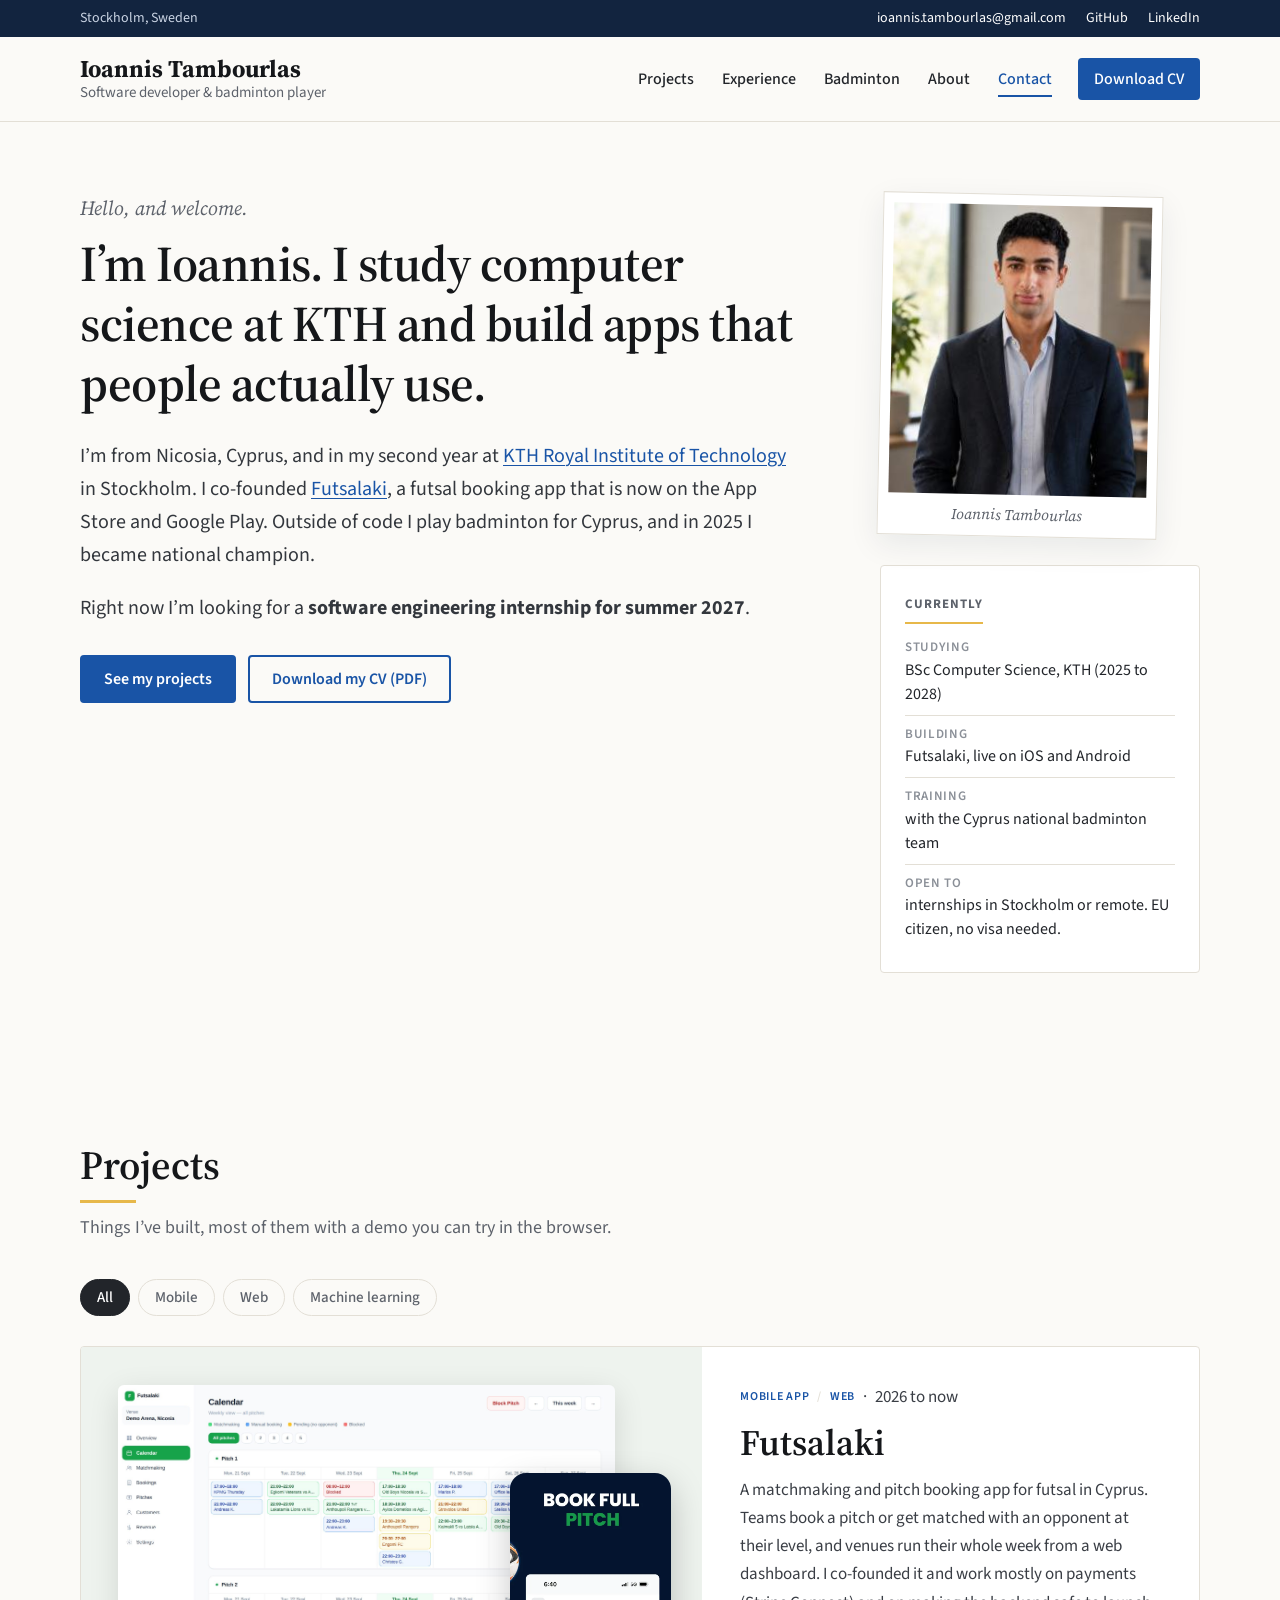
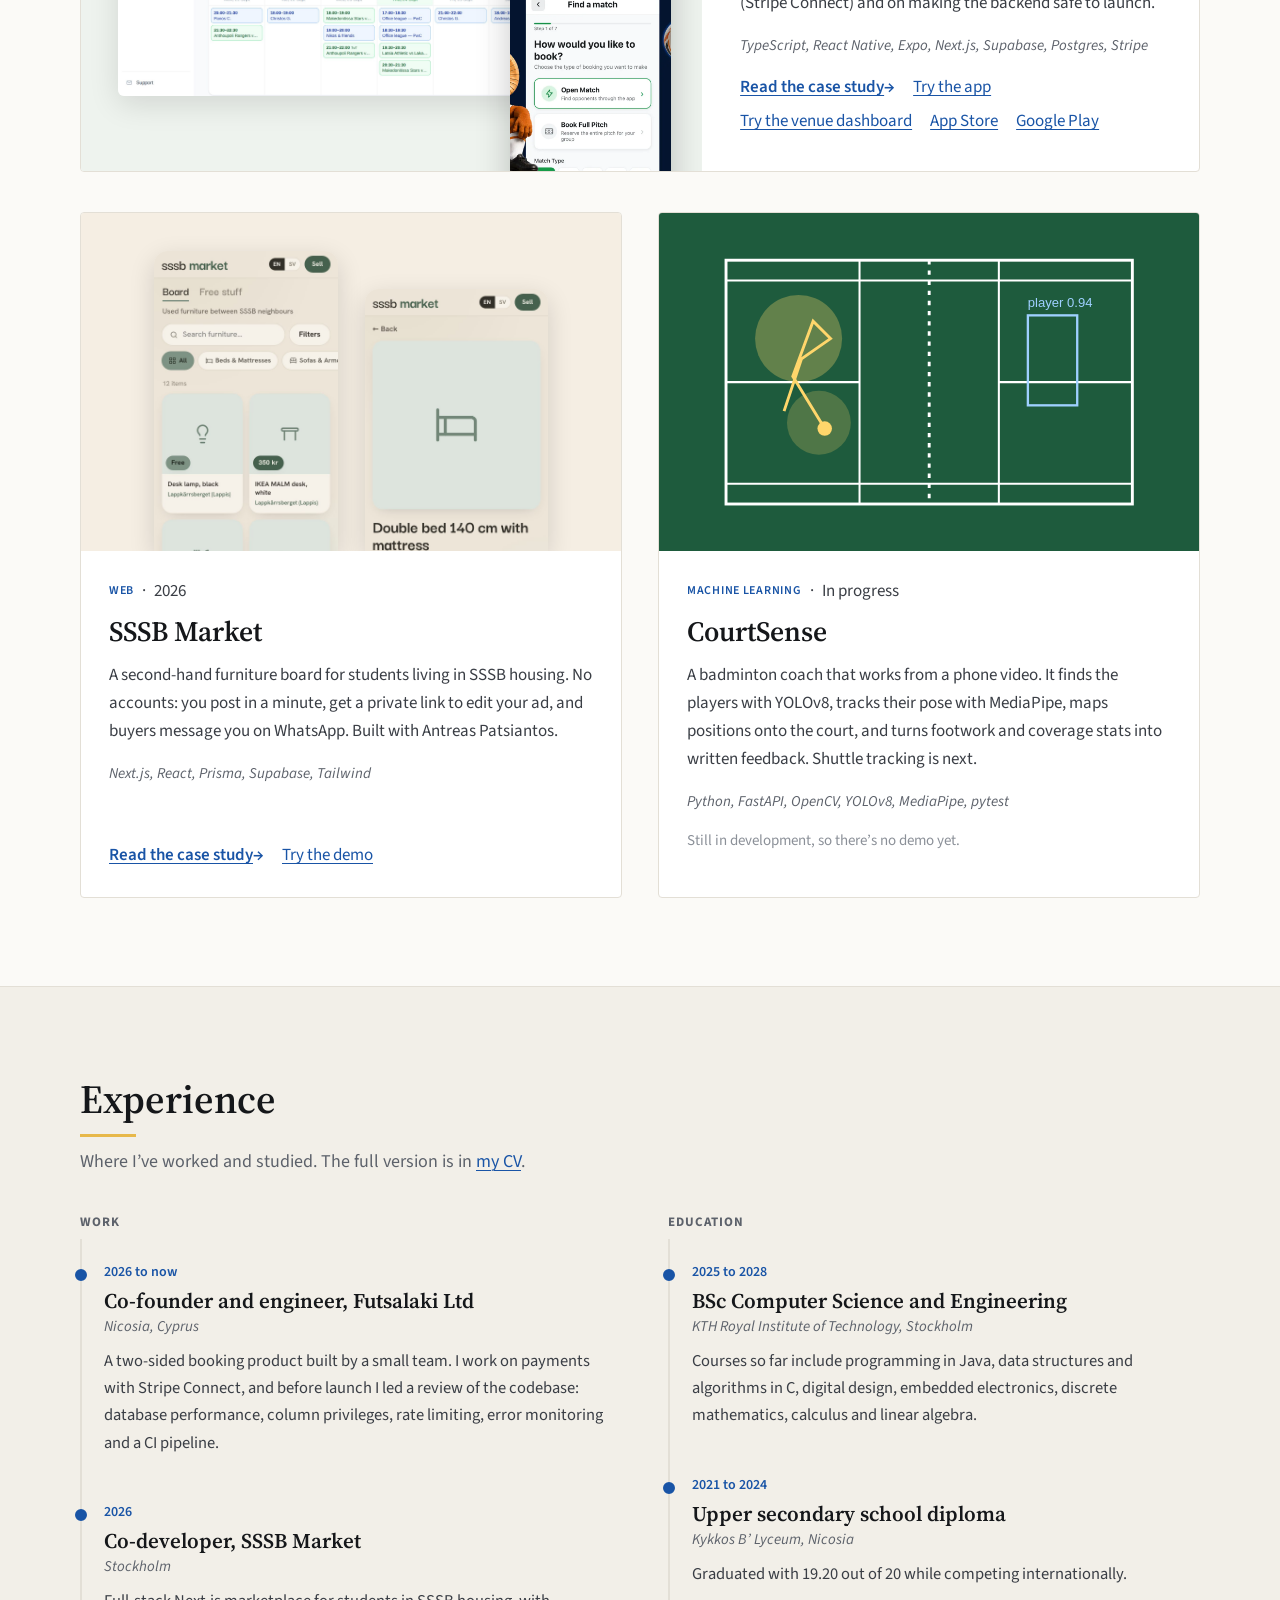
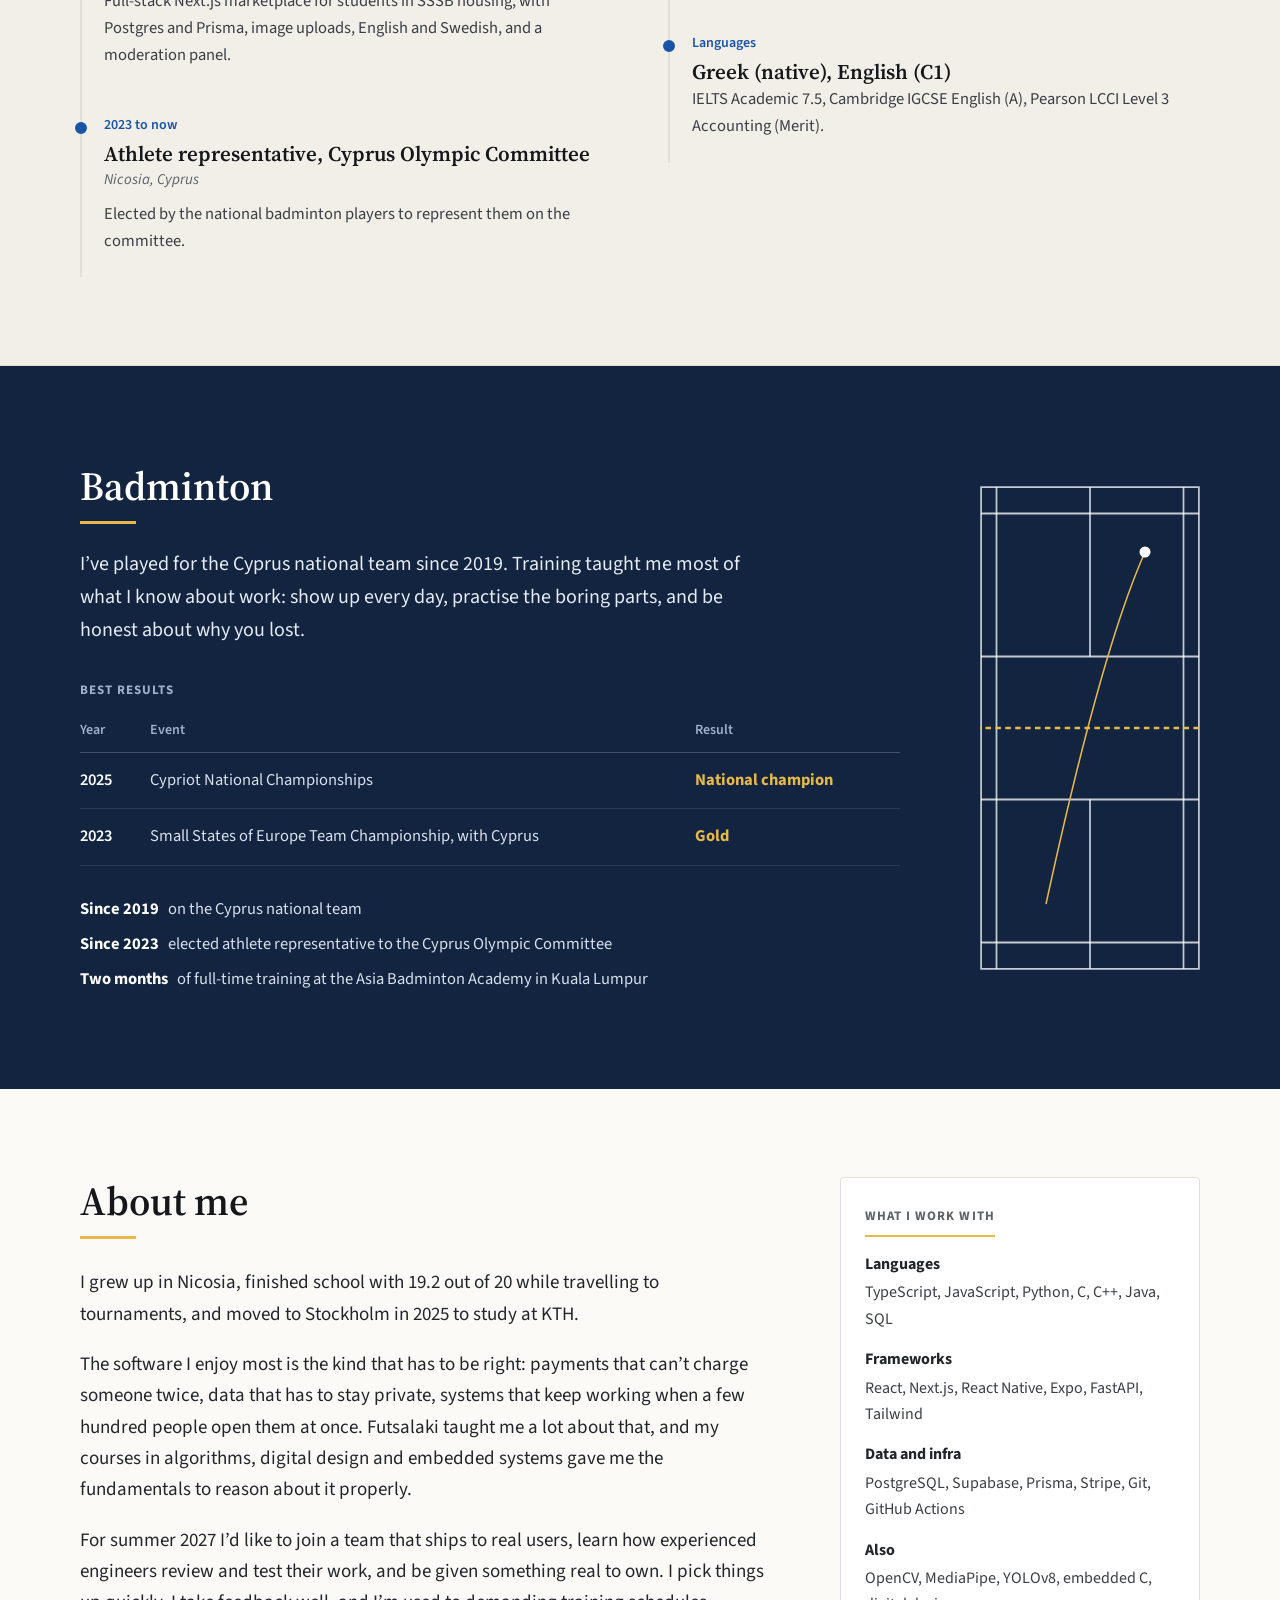
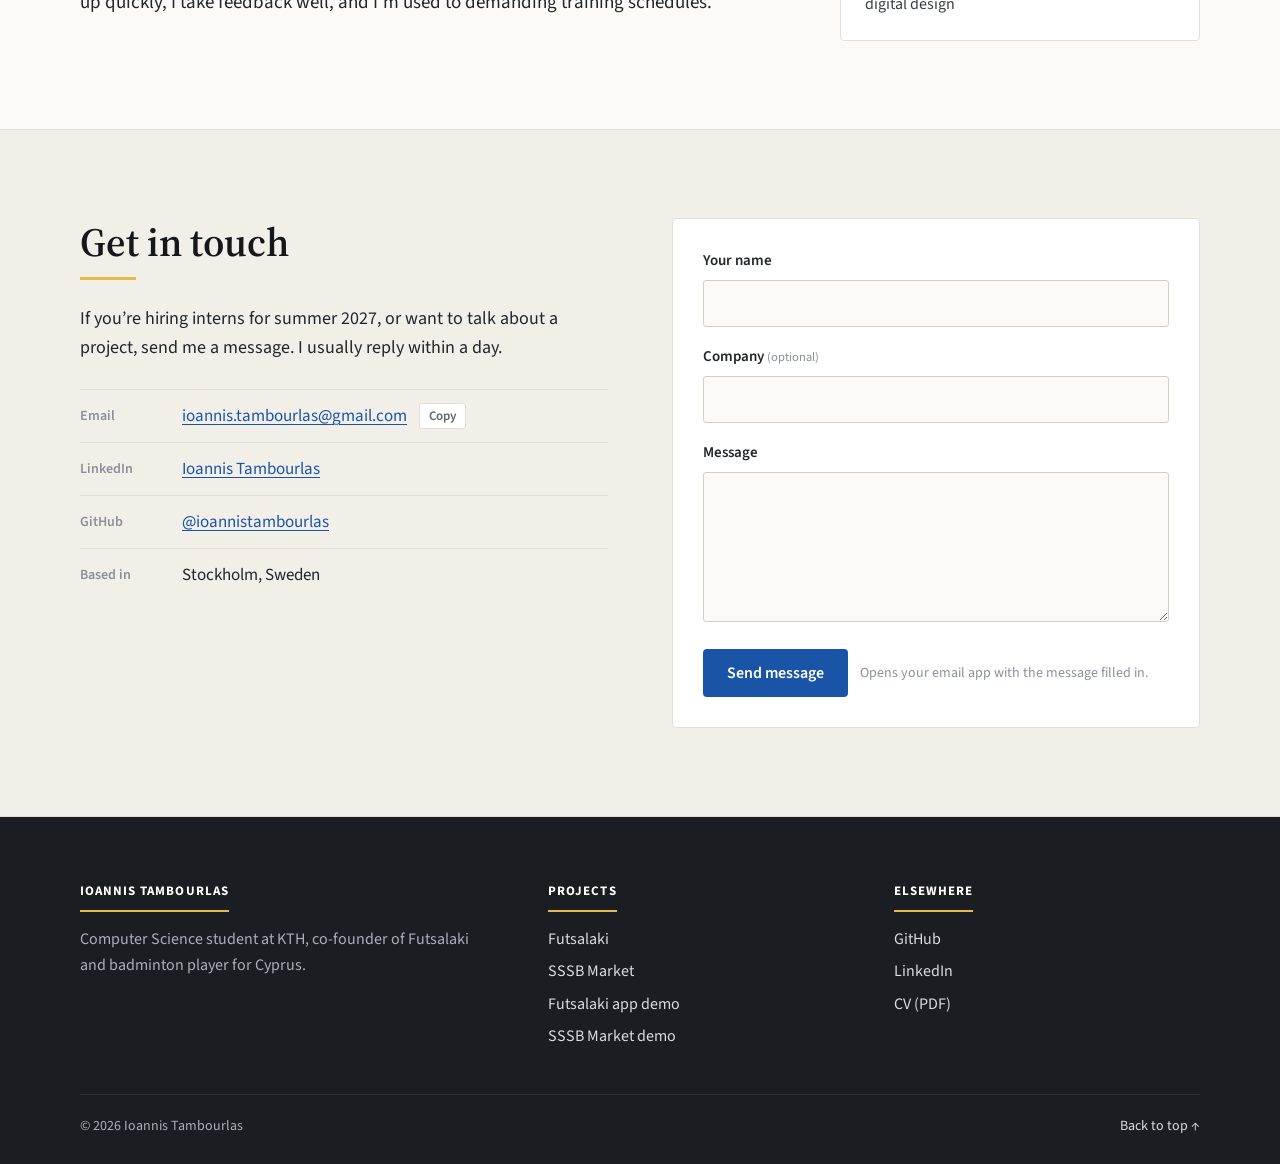
==== commit 63a5dff7: "Show only Futsalaki, SSSB Market and CourtSense in projects Co-Authored-By: Claude Opus 5.5 <noreply" ====
--- a/docs/index.html
+++ b/docs/index.html
@@ -94,7 +94,6 @@
       <button type="button" data-filter="mobile" aria-pressed="false">Mobile</button>
       <button type="button" data-filter="web" aria-pressed="false">Web</button>
       <button type="button" data-filter="ai" aria-pressed="false">Machine learning</button>
-      <button type="button" data-filter="uni" aria-pressed="false">University</button>
     </div>
 
     <div class="posts" id="posts">
@@ -162,25 +161,6 @@
         </div>
       </article>
 
-      <article class="post" id="algorithms" data-cat="uni">
-        <div class="post__img post__img--term" aria-hidden="true">
-          <pre><span class="p">$</span> ./dijkstra Stockholm Göteborg
-<span class="d">loaded 52 stations, 75 links</span>
-
-Stockholm → Södertälje → Katrineholm
-→ Hallsberg → Skövde → Falköping
-→ Herrljunga → Göteborg
-
-<span class="g">shortest: 211 min, 8 stops</span></pre>
-        </div>
-        <div class="post__body">
-          <p class="post__meta"><span class="cat">University</span><time>2026</time></p>
-          <h3 class="post__title"><a href="https://github.com/ioannistambourlas/KTH-Data-Structure-and-Algorithms" rel="noopener">Algorithms and data structures in C</a></h3>
-          <p>My KTH coursework, written from scratch: stacks, a reverse Polish calculator, binary search trees, heaps, priority queues and three kinds of hash table. The last assignment finds the fastest train routes across Sweden with Dijkstra and benchmarks it against depth-first search.</p>
-          <p class="post__stack">C, Dijkstra, hashing, benchmarking</p>
-          <p class="post__links"><a class="more" href="https://github.com/ioannistambourlas/KTH-Data-Structure-and-Algorithms" rel="noopener">Source on GitHub</a></p>
-        </div>
-      </article>
 
     </div>
   </section>
--- a/docs/styles.css
+++ b/docs/styles.css
@@ -130,9 +130,6 @@
 .post__img--court svg { width: 86%; }
 .post__img--court .trace { stroke-dasharray: 260; stroke-dashoffset: 260; transition: stroke-dashoffset 2.4s .3s var(--ease); }
 .post.is-in .post__img--court .trace { stroke-dashoffset: 0; }
-.post__img--term { background: #16191e; color: #d6dae0; display: flex; align-items: center; padding: 6% 7%; }
-.post__img--term pre { margin: 0; font: 13.5px/1.6 var(--mono); white-space: pre; overflow: hidden; }
-.post__img--term .p { color: var(--gold); } .post__img--term .d { color: #7c838d; } .post__img--term .g { color: #8fd694; }
 .post__body { padding: 26px 28px 28px; display: flex; flex-direction: column; flex: 1; }
 .post--featured .post__body { padding: 36px 38px; }
 .post__meta { display: flex; flex-wrap: wrap; align-items: center; gap: 8px; font-size: 14px; color: var(--faint); margin-bottom: 10px; }
@@ -340,8 +337,7 @@
   .block { padding: 64px 0; }
   .post__body, .post--featured .post__body { padding: 22px 20px 24px; }
   .post__title, .post--featured .post__title { font-size: 26px; }
-  .post__img--term pre { font-size: 11px; }
-  .results thead { display: none; }
+    .results thead { display: none; }
   .results td { display: block; padding: 0; border: 0; }
   .results tr { display: block; padding: 12px 0; border-bottom: 1px solid rgba(255, 255, 255, .12); }
   .results td:first-child { width: auto; }
